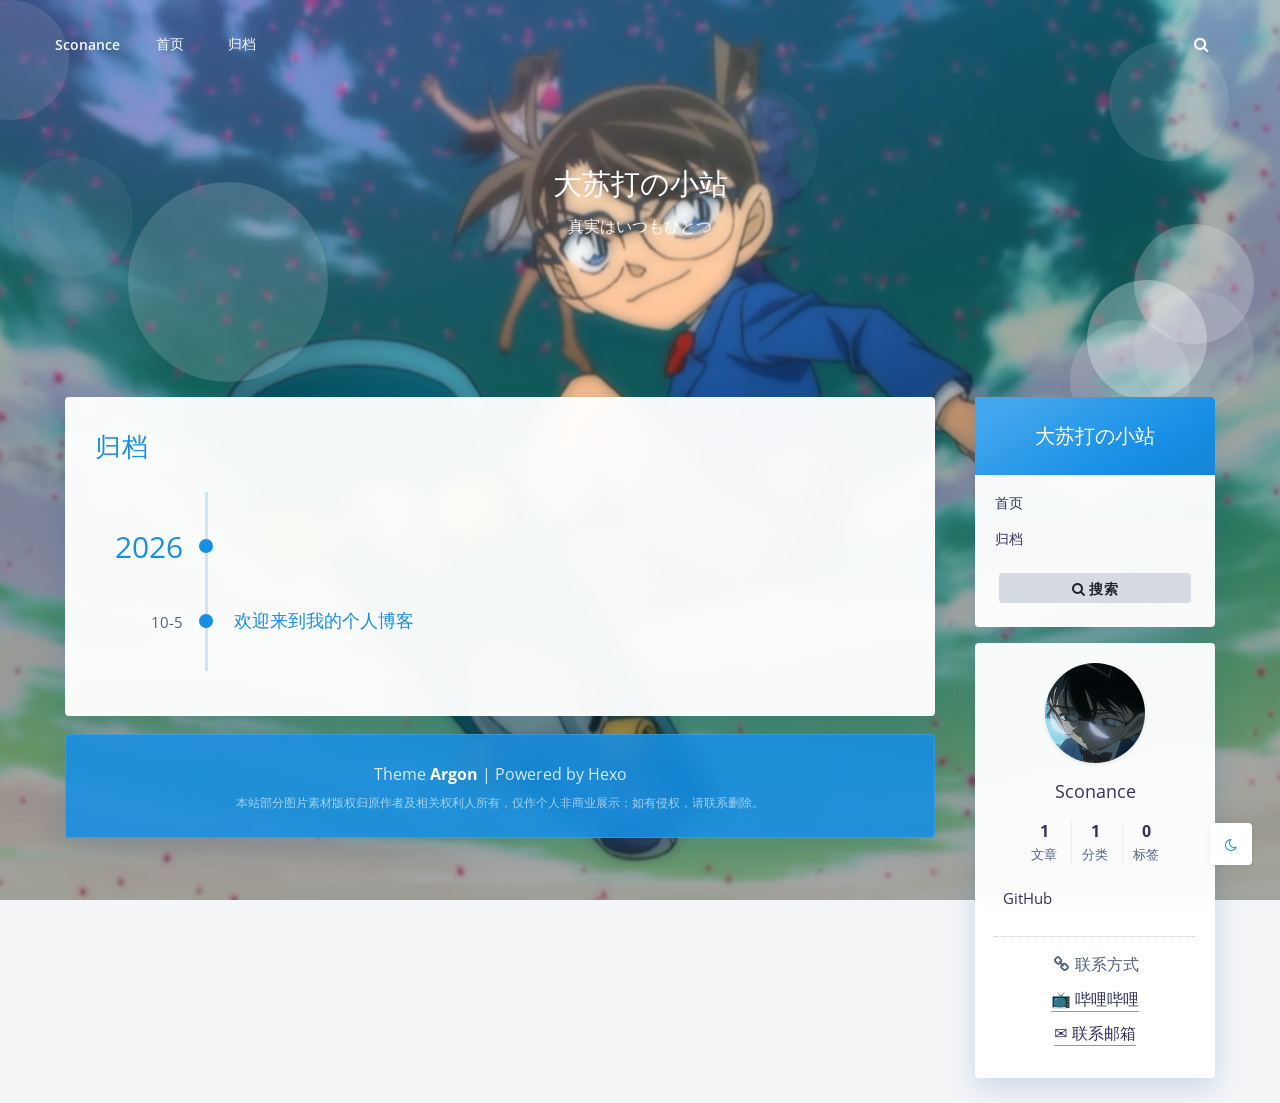
==== archives/index.html @ a4f04bf8 "Site updated: 2026-10-06 13:23:00" ====
<!DOCTYPE html>

<html class="article-header-style-default">
<head>
	
	<title>归档 - 大苏打の小站</title>
	<meta charset="utf-8">
	
		<meta name="viewport" content="width=device-width, initial-scale=1, maximum-scale=1, user-scalable=no">
	
	<meta name="description" content="阿巴阿巴阿巴测试测试">
<meta property="og:type" content="website">
<meta property="og:title" content="大苏打の小站">
<meta property="og:url" content="https://sconance.github.io/archives/index.html">
<meta property="og:site_name" content="大苏打の小站">
<meta property="og:description" content="阿巴阿巴阿巴测试测试">
<meta property="og:locale" content="zh_CN">
<meta property="article:author" content="Sconance">
<meta name="twitter:card" content="summary">

	<meta name="theme-color" content="#168fe5">
	<meta name="theme-color-rgb" content="22,143,229">
	<meta name="theme-color-origin" content="#168fe5">
	<meta name="argon-enable-custom-theme-color" content="true">
	<meta name="theme-card-radius" content="4">
	<meta name="theme-version" content="1.0.2">
	<link rel="icon" href="/assets/img/favicon.ico" type="image/x-icon">
	<link rel="shortcut icon" href="/assets/img/favicon.ico" type="image/x-icon">

	
<link rel="stylesheet" href="/assets/argon_css_merged.css">

	
<link rel="stylesheet" href="/style.css">

	
<link rel="stylesheet" href="//fonts.loli.net/css?family=Open+Sans:300,400,600,700|Noto+Serif+SC:300,600&display=swap.css">

	
<script src="/assets/argon_js_merged.js"></script>

	
<script src="/assets/js/argon.min.js"></script>

	
<script src="//busuanzi.ibruce.info/busuanzi/2.3/busuanzi.pure.mini.js"></script>


	

	<script>
		var argonConfig = {
			language: "zh_CN",
			
				zoomify: {
					duration: 200,
					easing: "cubic-bezier(0.4,0,0,1)",
					scale: 0.9
				},
			
			pangu: "false",
			
				lazyload: {
					threshold: 800,
					effect: "fadeIn"
				},
			
			disable_pjax: false,
			headroom: false
		}
	</script>
	<script>
		var darkmodeAutoSwitch = "false";
		function setDarkmode(enable){
			if (enable == true){
				$("html").addClass("darkmode");
			}else{
				$("html").removeClass("darkmode");
			}
			$(window).trigger("scroll");
		}
		function toggleDarkmode(){
			if ($("html").hasClass("darkmode")){
				setDarkmode(false);
				sessionStorage.setItem("Argon_Enable_Dark_Mode", "false");
			}else{
				setDarkmode(true);
				sessionStorage.setItem("Argon_Enable_Dark_Mode", "true");
			}
		}
		if (sessionStorage.getItem("Argon_Enable_Dark_Mode") == "true"){
			setDarkmode(true);
		}
		function toggleDarkmodeByPrefersColorScheme(media){
			if (sessionStorage.getItem('Argon_Enable_Dark_Mode') == "false" || sessionStorage.getItem('Argon_Enable_Dark_Mode') == "true"){
				return;
			}
			if (media.matches){
				setDarkmode(true);
			}else{
				setDarkmode(false);
			}
		}
		function toggleDarkmodeByTime(){
			if (sessionStorage.getItem('Argon_Enable_Dark_Mode') == "false" || sessionStorage.getItem('Argon_Enable_Dark_Mode') == "true"){
				return;
			}
			let hour = new Date().getHours();
			if (hour < 7 || hour >= 22){
				setDarkmode(true);
			}else{
				setDarkmode(false);
			}
		}
		if (darkmodeAutoSwitch == 'system'){
			var darkmodeMediaQuery = window.matchMedia("(prefers-color-scheme: dark)");
			darkmodeMediaQuery.addListener(toggleDarkmodeByPrefersColorScheme);
			toggleDarkmodeByPrefersColorScheme(darkmodeMediaQuery);
		}
		if (darkmodeAutoSwitch == 'time'){
			toggleDarkmodeByTime();
		}
		if (darkmodeAutoSwitch == 'alwayson'){
			setDarkmode(true);
		}

		function toggleAmoledDarkMode(){
			$("html").toggleClass("amoled-dark");
			if ($("html").hasClass("amoled-dark")){
				localStorage.setItem("Argon_Enable_Amoled_Dark_Mode", "true");
			}else{
				localStorage.setItem("Argon_Enable_Amoled_Dark_Mode", "false");
			}
		}
		if (localStorage.getItem("Argon_Enable_Amoled_Dark_Mode") == "true"){
			$("html").addClass("amoled-dark");
		}else if (localStorage.getItem("Argon_Enable_Amoled_Dark_Mode") == "false"){
			$("html").removeClass("amoled-dark");
		}
	</script>
	<script>
		if (navigator.userAgent.indexOf("Safari") !== -1 && navigator.userAgent.indexOf("Chrome") === -1){
			$("html").addClass("using-safari");
		}
	</script>

	
		
<script src="/assets/vendor/smoothscroll/smoothscroll1.js"></script>

	
<meta name="generator" content="Hexo 8.1.2"></head>



<style id="themecolor_css">
	
	:root{
		--themecolor: #168fe5;
		--themecolor-dark0: #1588D9;
		--themecolor-dark: #1480CE;
		--themecolor-dark2: #1272B6;
		--themecolor-dark3: #0F639F;
		--themecolor-light: #41A6ED;
		--themecolor-rgbstr: 22,143,229;
		--themecolor-gradient: linear-gradient(150deg,var(--themecolor-light) 15%, var(--themecolor) 70%, var(--themecolor-dark0) 94%);

	}
</style>
<style id="theme_cardradius_css">
	:root{
		--card-radius: 4px;
	}
</style>

<body>
<div id="toolbar">
	<header class="header-global">
		<nav id="navbar-main" class="navbar navbar-main navbar-expand-lg navbar-transparent navbar-light bg-primary headroom--not-bottom headroom--not-top headroom--pinned">
			<div class="container">
				
				<button class="navbar-toggler" type="button" data-toggle="collapse" data-target="#navbar_global" aria-controls="navbar_global" aria-expanded="false" aria-label="Toggle navigation">
					<span class="navbar-toggler-icon"></span>
				</button>
				<a class="navbar-brand" href="/">Sconance</a>
				<div class="navbar-collapse collapse" id="navbar_global">
					<div class="navbar-collapse-header">
						<div class="row">
							<div class="col-6 collapse-brand"></div>
							<div class="col-6 collapse-close">
								<button type="button" class="navbar-toggler" data-toggle="collapse" data-target="#navbar_global" aria-controls="navbar_global" aria-expanded="false" aria-label="Toggle navigation">
									<span></span>
									<span></span>
								</button>
							</div>
						</div>
					</div>
					<ul id="navbar_search_btn_mobile" class="navbar-nav align-items-lg-center ml-lg-auto">
						<li class="nav-item" data-toggle="modal" data-target="#argon_search_modal" style="padding-left: 5px;">
							<a class="nav-link nav-link-icon">
								<i class="fa fa-search"></i>
								<span class="nav-link-inner--text d-lg-none">搜索</span>
							</a>
						</li>
					</ul>
					
							<ul class='navbar-nav navbar-nav-hover align-items-lg-center'>
								
										<li class='nav-item'>
											<a href='/' class='nav-link' >
												<i class='ni ni-book-bookmark d-lg-none'></i>
												<span class='nav-link-inner--text'>首页</span>
											</a>
											
										</li>
									
										<li class='nav-item'>
											<a href='/archives' class='nav-link' >
												<i class='ni ni-book-bookmark d-lg-none'></i>
												<span class='nav-link-inner--text'>归档</span>
											</a>
											
										</li>
									
							</ul>
						
					<ul class="navbar-nav align-items-lg-center ml-lg-auto">
						<li class="nav-item" data-toggle="modal" data-target="#argon_search_modal" id="navbar_search_btn_pc">
							<a class="nav-link nav-link-icon">
								<i class="fa fa-search"></i>
								<span class="nav-link-inner--text d-lg-none">搜索</span>
							</a>
						</li>
					</ul>
				</div>
				
				<div id="navbar_menu_mask" data-toggle="collapse" data-target="#navbar_global"></div>
			</div>
		</nav>
	</header>
</div>
<div class="modal fade" id="argon_search_modal" tabindex="-1" role="dialog" aria-labelledby="" aria-hidden="true">
	<div class="modal-dialog modal-dialog-centered modal-lg" role="document">
		<div class="modal-content">
			<div class="modal-header">
				<h5 class="modal-title">搜索</h5>
				<button type="button" class="close" data-dismiss="modal" aria-label="Close">
					<span aria-hidden="true">&times;</span>
				</button>
			</div>
			<div class="modal-body">
				<!-- TODO -->
<div class="form-group mb-3">
	<div class="input-group input-group-alternative">
		<div class="input-group-prepend">
			<span class="input-group-text"><i class="fa fa-search"></i></span>
		</div>
		<input id="local-search-input" class="form-control" placeholder="搜索什么..." type="text"  autocomplete="off" data-search.path="search.xml" data-config.root="/">
	</div>
	<div id="local-search-result"></div>
</div>

			</div>
		</div>
	</div>
</div>
<!--Banner-->
<section id="banner" class="banner section section-lg section-shaped">
	<div class="shape shape-style-1 shape-primary">
		<span></span>
		<span></span>
		<span></span>
		<span></span>
		<span></span>
		<span></span>
		<span></span>
		<span></span>
		<span></span>
	</div>

	
	<div id="banner_container" class="banner-container container text-center">
		
			<div class="banner-title text-white"><span class="banner-title-inner">大苏打の小站</span>
		
		<span class="banner-subtitle d-block">真実はいつもひとつ</span></div>
	</div>

	
	
	
		<style>
			section.banner{
				background-image: url(/assets/img/backgrounds/3.png) !important;
			}
		</style>
	
</section>


	<style>
		#content:before {
			content: '';
			display: block;
			position: fixed;
			left: 0;
			right: 0;
			top: 0;
			bottom: 0;
			z-index: -2;
			background: url(/assets/img/backgrounds/3.png);
			background-position: center;
			background-size: cover;
			background-repeat: no-repeat;
			opacity: 1;
			transition: opacity .5s ease;
		}
		html.darkmode #content:before{
			filter: brightness(0.65);
		}
		
			#content:after {
				content: '';
				display: block;
				position: fixed;
				left: 0;
				right: 0;
				top: 0;
				bottom: 0;
				z-index: -2;
				background: url(/assets/img/backgrounds/1.png);
				background-position: center;
				background-size: cover;
				background-repeat: no-repeat;
				opacity: 0;
				transition: opacity .5s ease;
			}
			html.darkmode #content:after {
				opacity: 1;
			}
			html.darkmode #content:before {
				opacity: 0;
			}
		
		
			#banner, #banner .shape {
				background: transparent !important;
			}
		
	</style>




<div id="float_action_buttons" class="float-action-buttons fabtns-unloaded">
	<button id="fabtn_toggle_sides" class="btn btn-icon btn-neutral fabtn shadow-sm" type="button" aria-hidden="true" tooltip-move-to-left="移至左侧" tooltip-move-to-right="移至右侧">
		<span class="btn-inner--icon fabtn-show-on-right"><i class="fa fa-caret-left"></i></span>
		<span class="btn-inner--icon fabtn-show-on-left"><i class="fa fa-caret-right"></i></span>
	</button>
	<button id="fabtn_back_to_top" class="btn btn-icon btn-neutral fabtn shadow-sm" type="button" aria-label="Back To Top" tooltip="回到顶部">
		<span class="btn-inner--icon"><i class="fa fa-angle-up"></i></span>
	</button>
	<button id="fabtn_go_to_comment" class="btn btn-icon btn-neutral fabtn shadow-sm d-none" type="button" style='display: none;'  aria-label="Comment" tooltip="评论">
		<span class="btn-inner--icon"><i class="fa fa-comment-o"></i></span>
	</button>
	<button id="fabtn_toggle_darkmode" class="btn btn-icon btn-neutral fabtn shadow-sm" type="button"  aria-label="Toggle Darkmode" tooltip-darkmode="夜间模式" tooltip-blackmode="暗黑模式" tooltip-lightmode="日间模式">
		<span class="btn-inner--icon"><i class="fa fa-moon-o"></i><i class='fa fa-lightbulb-o'></i></span>
	</button>
	<button id="fabtn_toggle_blog_settings_popup" class="btn btn-icon btn-neutral fabtn shadow-sm" type="button" style='display: none;'  aria-label="Open Blog Settings Menu" tooltip="设置">
		<span class="btn-inner--icon"><i class="fa fa-cog"></i></span>
	</button>
	<div id="fabtn_blog_settings_popup" class="card shadow-sm" style="opacity: 0;" aria-hidden="true">
		<div id="close_blog_settings"><i class="fa fa-close"></i></div>
		<div class="blog-setting-item mt-3">
			<div style="transform: translateY(-4px);"><div id="blog_setting_toggle_darkmode_and_amoledarkmode" tooltip-switch-to-darkmode="切换到夜间模式" tooltip-switch-to-blackmode="切换到暗黑模式"><span>夜间模式</span><span>暗黑模式</span></div></div>
			<div style="flex: 1;"></div>
			<label id="blog_setting_darkmode_switch" class="custom-toggle">
				<span class="custom-toggle-slider rounded-circle"></span>
			</label>
		</div>
		<div class="blog-setting-item mt-3">
			<div style="flex: 1;">字体</div>
			<div>
				<button id="blog_setting_font_sans_serif" type="button" class="blog-setting-font btn btn-outline-primary blog-setting-selector-left">Sans Serif</button><button id="blog_setting_font_serif" type="button" class="blog-setting-font btn btn-outline-primary blog-setting-selector-right">Serif</button>
			</div>
		</div>
		<div class="blog-setting-item mt-3">
			<div style="flex: 1;">阴影</div>
			<div>
				<button id="blog_setting_shadow_small" type="button" class="blog-setting-shadow btn btn-outline-primary blog-setting-selector-left">浅阴影</button><button id="blog_setting_shadow_big" type="button" class="blog-setting-shadow btn btn-outline-primary blog-setting-selector-right">深阴影</button>
			</div>
		</div>
		<div class="blog-setting-item mt-3 mb-3">
			<div style="flex: 1;">滤镜</div>
			<div id="blog_setting_filters" class="ml-3">
				<button id="blog_setting_filter_off" type="button" class="blog-setting-filter-btn ml-0" filter-name="off">关闭</button>
				<button id="blog_setting_filter_sunset" type="button" class="blog-setting-filter-btn" filter-name="sunset">日落</button>
				<button id="blog_setting_filter_darkness" type="button" class="blog-setting-filter-btn" filter-name="darkness">暗化</button>
				<button id="blog_setting_filter_grayscale" type="button" class="blog-setting-filter-btn" filter-name="grayscale">灰度</button>
			</div>
		</div>
		<div class="blog-setting-item mb-3">
			<div id="blog_setting_card_radius_to_default" style="cursor: pointer;" tooltip="恢复默认">圆角</div>
			<div style="flex: 1;margin-left: 20px;margin-right: 8px;transform: translateY(2px);">
				<div id="blog_setting_card_radius"></div>
			</div>
		</div>
		
			<div class="blog-setting-item mt-1 mb-3">
				<div style="flex: 1;">主题色</div>
				<div id="theme-color-picker" class="ml-3"></div>
			</div>
		
	</div>
	<button id="fabtn_open_sidebar" class="btn btn-icon btn-neutral fabtn shadow-sm" type="button" aria-label="Open Sidebar Menu" tooltip="菜单">
		<span class="btn-inner--icon"><i class="fa fa-bars"></i></span>
	</button>
	<button id="fabtn_reading_progress" class="btn btn-icon btn-neutral fabtn shadow-sm" type="button" aria-hidden="true" tooltip="阅读进度">
		<div id="fabtn_reading_progress_bar" style="width: 0%;"></div>
		<span id="fabtn_reading_progress_details">0%</span>
	</button>
</div>

<div id="content" class="site-content">









<div class="page-information-card-container">
	
</div>

<div id="sidebar_mask"></div>
<aside id="leftbar" class="leftbar widget-area" role="complementary">
		
		<div id="leftbar_part1" class="widget widget_search card bg-white shadow-sm border-0">
			<div class="leftbar-banner card-body">
				<span class="leftbar-banner-title text-white">大苏打の小站</span>
				
				
			</div>
			
			
				<ul id='leftbar_part1_menu' class='leftbar-menu'>
					<li class='leftbar-menu-item'><a href='/'>首页</a></li><li class='leftbar-menu-item current'><a href='/archives'>归档</a></li>
				</ul>
			
			<div class="card-body text-center leftbar-search-button">
				<button id="leftbar_search" class="btn btn-secondary btn-lg active btn-sm btn-block border-0" role="button" data-toggle="modal" data-target="#argon_search_modal" >
					<i class="menu-item-icon fa fa-search mr-0"></i> 搜索
				</button>
			</div>
		</div>
		<div id="leftbar_part2" class="widget widget_search card bg-white shadow-sm border-0">
			<div id="leftbar_part2_inner" class="card-body">
				
				<div class="nav-wrapper" style="padding-top: 5px; display:none; ">
	                <ul class="nav nav-pills nav-fill" role="tablist">
						
						<li class="nav-item sidebar-tab-switcher">
							<a class="active show" id="leftbar_tab_overview_btn" data-toggle="tab" href="#leftbar_tab_overview" role="tab" aria-controls="leftbar_tab_overview" no-pjax>站点概览</a>
						</li>
	                </ul>
				</div>
				<div>
					<div class="tab-content" style="padding: 10px 10px 0 10px;">
						
						<div class="tab-pane fade text-center active show" id="leftbar_tab_overview" role="tabpanel" aria-labelledby="leftbar_tab_overview_btn">
							<img id="leftbar_overview_author_image" src="/assets/img/Conan1.png" class="img-fluid rounded-circle shadow-sm" style="width: 100px;" alt="avatar">
							<h6 id="leftbar_overview_author_name">Sconance</h6>
							<nav class="site-state">
								<div class="site-state-item site-state-posts">
									<a href="/archives">
										<span class="site-state-item-count">1</span>
										<span class="site-state-item-name">文章</span>
									</a>
								</div>
								<div class="site-state-item site-state-categories">
									<a data-toggle="modal" data-target="#blog_categories">
										<span class="site-state-item-count">1</span>
										<span class="site-state-item-name">分类</span>
									</a>
								</div>      
								<div class="site-state-item site-state-tags">
									<a data-toggle="modal" data-target="#blog_tags">
										<span class="site-state-item-count">0</span>
										<span class="site-state-item-name">标签</span>
									</a>
								</div>
							</nav>
							
									<div class="site-author-links">
										
											<div class='site-author-links-item'>
												<a href="https://github.com/Sconance" rel='noopener' target='_blank'>GitHub</a>
											</div>
										
									</div>
								
							<div class='site-friend-links'>
    <div class='site-friend-links-title'>
        <i class='fa fa-fw fa-link'></i> 联系方式
    </div>

    <ul class='site-friend-links-ul'>
        <li class='site-friend-links-item'>
            <a href='https://space.bilibili.com/393615749'
               rel='noopener'
               target='_blank'>
                📺 哔哩哔哩
            </a>
        </li>

        <li class='site-friend-links-item'>
            <a href='mailto:3560176896@qq.com'>
                ✉️ 联系邮箱
            </a>
        </li>
    </ul>
</div>
						</div>
					</div>
				</div>
			</div>
		</div>
</aside>
<div class="modal fade" id="blog_categories" tabindex="-1" role="dialog" aria-labelledby="" aria-hidden="true">
	<div class="modal-dialog modal-dialog-centered">
		<div class="modal-content">
			<div class="modal-header">
				<h5 class="modal-title">分类</h5>
				<button type="button" class="close" data-dismiss="modal" aria-label="Close">
					<span aria-hidden="true">&times;</span>
				</button>
			</div>
			<div class="modal-body">
				<a class="badge badge-secondary tag" href="/categories/%E9%9A%8F%E7%AC%94/" rel="tag">随笔 <span class="tag-num">1</span></a>
			</div>
		</div>
	</div>
</div>
<div class="modal fade" id="blog_tags" tabindex="-1" role="dialog" aria-labelledby="" aria-hidden="true">
	<div class="modal-dialog modal-dialog-centered">
		<div class="modal-content">
			<div class="modal-header">
				<h5 class="modal-title">标签</h5>
				<button type="button" class="close" data-dismiss="modal" aria-label="Close">
					<span aria-hidden="true">&times;</span>
				</button>
			</div>
			<div class="modal-body">
				
			</div>
		</div>
	</div>
</div>


<div id="primary" class="content-area">
	<main id="main" class="site-main" role="main">
		
		
		
				<article class="post post-full card bg-white shadow-sm border-0">
	<header class="post-header text-center">
		<a class="post-title" href="/archives/">归档</a>
	</header>

	<div class="post-content" id="post_content">
		<div class='argon-timeline'>
			
						<div class='argon-timeline-node'>
							<div class='argon-timeline-time archive-timeline-year'>2026</div>
							<div class='argon-timeline-card card bg-gradient-secondary archive-timeline-title'></div>
						</div>
						
					<div class='argon-timeline-node'>
						<div class='argon-timeline-time'>10-5</div>
						<div class='argon-timeline-card card bg-gradient-secondary archive-timeline-title'>
							<a href="/%E6%AC%A2%E8%BF%8E%E6%9D%A5%E5%88%B0%E6%88%91%E7%9A%84%E4%B8%AA%E4%BA%BA%E5%8D%9A%E5%AE%A2/">欢迎来到我的个人博客</a>
						</div>
					</div>
			
		</div>
	</div>
</article>

		
		
		

					<footer id="footer" class="site-footer card shadow-sm border-0">
						
						<div>Theme <a target="_blank" rel="noopener" href="https://github.com/solstice23/hexo-theme-argon"><strong>Argon</strong></a> | Powered by Hexo</div>
						<div class="footer-image-notice">本站部分图片素材版权归原作者及相关权利人所有，仅作个人非商业展示；如有侵权，请联系删除。</div>
					</footer>
				</main>
			</div>
		</div>
		
<script src="/argontheme.js"></script>

		
		
		

		

	</div>
</div>
<noscript>
	<style>
		article img.lazyload[src^="[data-uri]"]{display: none;}
		.comment-item-text .comment-sticker.lazyload{display: none;}
	</style>
</noscript>
</body>



</html>
---- assets/argon_css_merged.css ----
/* assets/css/argon.min.css */
:root{--blue:#5e72e4;--indigo:#5603ad;--purple:#8965e0;--pink:#f3a4b5;--red:#f5365c;--orange:#fb6340;--yellow:#ffd600;--green:#2dce89;--teal:#11cdef;--cyan:#2bffc6;--white:#fff;--gray:#8898aa;--gray-dark:#32325d;--light:#ced4da;--lighter:#e9ecef;--primary:#5e72e4;--secondary:#f4f5f7;--success:#2dce89;--info:#11cdef;--warning:#fb6340;--danger:#f5365c;--light:#adb5bd;--dark:#212529;--default:#172b4d;--white:#fff;--neutral:#fff;--darker:black;--breakpoint-xs:0;--breakpoint-sm:576px;--breakpoint-md:768px;--breakpoint-lg:992px;--breakpoint-xl:1200px;--font-family-sans-serif:-apple-system,BlinkMacSystemFont,'Segoe UI',Roboto,'Helvetica Neue',Arial,'Noto Sans',sans-serif,'Apple Color Emoji','Segoe UI Emoji','Segoe UI Symbol','Noto Color Emoji';--font-family-monospace:SFMono-Regular,Menlo,Monaco,Consolas,'Liberation Mono','Courier New',monospace}*,::after,::before{box-sizing:border-box}html{font-family:sans-serif;line-height:1.15;-webkit-text-size-adjust:100%;-webkit-tap-highlight-color:transparent}article,aside,figcaption,figure,footer,header,hgroup,main,nav,section{display:block}body{font-family:'Open Sans',sans-serif;font-size:1rem;font-weight:400;line-height:1.5;margin:0;text-align:left;color:#525f7f;background-color:#fff}[tabindex='-1']:focus{outline:0!important}hr{overflow:visible;box-sizing:content-box;height:0}h1,h2,h3,h4,h5,h6{margin-top:0;margin-bottom:.5rem}p{margin-top:0;margin-bottom:1rem}abbr[data-original-title],abbr[title]{cursor:help;text-decoration:underline;text-decoration:underline dotted;border-bottom:0;-webkit-text-decoration:underline dotted;text-decoration-skip-ink:none}address{font-style:normal;line-height:inherit;margin-bottom:1rem}dl,ol,ul{margin-top:0;margin-bottom:1rem}ol ol,ol ul,ul ol,ul ul{margin-bottom:0}dt{font-weight:600}dd{margin-bottom:.5rem;margin-left:0}blockquote{margin:0 0 1rem}b,strong{font-weight:bolder}small{font-size:80%}sub,sup{font-size:75%;line-height:0;position:relative;vertical-align:baseline}sub{bottom:-.25em}sup{top:-.5em}a{text-decoration:none;color:#5e72e4;background-color:transparent}a:hover{text-decoration:none;color:#233dd2}a:not([href]):not([tabindex]){text-decoration:none;color:inherit}a:not([href]):not([tabindex]):focus,a:not([href]):not([tabindex]):hover{text-decoration:none;color:inherit}a:not([href]):not([tabindex]):focus{outline:0}code,kbd,pre,samp{font-family:SFMono-Regular,Menlo,Monaco,Consolas,'Liberation Mono','Courier New',monospace;font-size:1em}pre{overflow:auto;margin-top:0;margin-bottom:1rem}figure{margin:0 0 1rem}img{vertical-align:middle;border-style:none}svg{overflow:hidden;vertical-align:middle}table{border-collapse:collapse}caption{padding-top:1rem;padding-bottom:1rem;caption-side:bottom;text-align:left;color:#8898aa}th{text-align:inherit}label{display:inline-block;margin-bottom:.5rem}button{border-radius:0}button:focus{outline:1px dotted;outline:5px auto -webkit-focus-ring-color}button,input,optgroup,select,textarea{font-family:inherit;font-size:inherit;line-height:inherit;margin:0}button,input{overflow:visible}button,select{text-transform:none}select{word-wrap:normal}[type=button],[type=reset],[type=submit],button{-webkit-appearance:button}[type=button]:not(:disabled),[type=reset]:not(:disabled),[type=submit]:not(:disabled),button:not(:disabled){cursor:pointer}[type=button]::-moz-focus-inner,[type=reset]::-moz-focus-inner,[type=submit]::-moz-focus-inner,button::-moz-focus-inner{padding:0;border-style:none}input[type=checkbox],input[type=radio]{box-sizing:border-box;padding:0}input[type=date],input[type=datetime-local],input[type=month],input[type=time]{-webkit-appearance:listbox}textarea{overflow:auto;resize:vertical}fieldset{min-width:0;margin:0;padding:0;border:0}legend{font-size:1.5rem;line-height:inherit;display:block;width:100%;max-width:100%;margin-bottom:.5rem;padding:0;white-space:normal;color:inherit}progress{vertical-align:baseline}[type=number]::-webkit-inner-spin-button,[type=number]::-webkit-outer-spin-button{height:auto}[type=search]{outline-offset:-2px;-webkit-appearance:none}[type=search]::-webkit-search-decoration{-webkit-appearance:none}::-webkit-file-upload-button{font:inherit;-webkit-appearance:button}output{display:inline-block}summary{display:list-item;cursor:pointer}template{display:none}[hidden]{display:none!important}.h1,.h2,.h3,.h4,.h5,.h6,h1,h2,h3,h4,h5,h6{font-family:inherit;font-weight:400;line-height:1.5;margin-bottom:.5rem;color:#32325d}.h1,h1{font-size:2.5rem}.h2,h2{font-size:2rem}.h3,h3{font-size:1.75rem}.h4,h4{font-size:1.5rem}.h5,h5{font-size:1.25rem}.h6,h6{font-size:1rem}.lead{font-size:1.25rem;font-weight:300}.display-1{font-size:3.3rem;font-weight:600;line-height:1.5}.display-2{font-size:2.75rem;font-weight:600;line-height:1.5}.display-3{font-size:2.1875rem;font-weight:600;line-height:1.5}.display-4{font-size:1.6275rem;font-weight:600;line-height:1.5}hr{margin-top:2rem;margin-bottom:2rem;border:0;border-top:.0625rem solid rgba(0,0,0,.1)}.small,small{font-size:80%;font-weight:400}.mark,mark{padding:.2em;background-color:#fcf8e3}.list-unstyled{padding-left:0;list-style:none}.list-inline{padding-left:0;list-style:none}.list-inline-item{display:inline-block}.list-inline-item:not(:last-child){margin-right:.5rem}.initialism{font-size:90%;text-transform:uppercase}.blockquote{font-size:1.25rem;margin-bottom:1rem}.blockquote-footer{font-size:80%;display:block;color:#8898aa}.blockquote-footer::before{content:'\2014\00A0'}.img-fluid{max-width:100%;height:auto}.img-thumbnail{max-width:100%;height:auto;padding:.25rem;border:.0625rem solid #dee2e6;border-radius:.25rem;background-color:#fff;box-shadow:0 1px 2px rgba(0,0,0,.075)}.figure{display:inline-block}.figure-img{line-height:1;margin-bottom:.5rem}.figure-caption{font-size:90%;color:#8898aa}code{font-size:87.5%;word-break:break-word;color:#f3a4b5}a>code{color:inherit}kbd{font-size:87.5%;padding:.2rem .4rem;color:#fff;border-radius:.2rem;background-color:#212529;box-shadow:inset 0 -.1rem 0 rgba(0,0,0,.25)}kbd kbd{font-size:100%;font-weight:600;padding:0;box-shadow:none}pre{font-size:87.5%;display:block;color:#212529}pre code{font-size:inherit;word-break:normal;color:inherit}.pre-scrollable{overflow-y:scroll;max-height:340px}.container{width:100%;margin-right:auto;margin-left:auto;padding-right:15px;padding-left:15px}@media (min-width:576px){.container{max-width:540px}}@media (min-width:768px){.container{max-width:720px}}@media (min-width:992px){.container{max-width:960px}}@media (min-width:1200px){.container{max-width:1040px}}.container-fluid{width:100%;margin-right:auto;margin-left:auto;padding-right:15px;padding-left:15px}.row{display:flex;margin-right:-15px;margin-left:-15px;flex-wrap:wrap}.no-gutters{margin-right:0;margin-left:0}.no-gutters>.col,.no-gutters>[class*=col-]{padding-right:0;padding-left:0}.col,.col-1,.col-10,.col-11,.col-12,.col-2,.col-3,.col-4,.col-5,.col-6,.col-7,.col-8,.col-9,.col-auto,.col-lg,.col-lg-1,.col-lg-10,.col-lg-11,.col-lg-12,.col-lg-2,.col-lg-3,.col-lg-4,.col-lg-5,.col-lg-6,.col-lg-7,.col-lg-8,.col-lg-9,.col-lg-auto,.col-md,.col-md-1,.col-md-10,.col-md-11,.col-md-12,.col-md-2,.col-md-3,.col-md-4,.col-md-5,.col-md-6,.col-md-7,.col-md-8,.col-md-9,.col-md-auto,.col-sm,.col-sm-1,.col-sm-10,.col-sm-11,.col-sm-12,.col-sm-2,.col-sm-3,.col-sm-4,.col-sm-5,.col-sm-6,.col-sm-7,.col-sm-8,.col-sm-9,.col-sm-auto,.col-xl,.col-xl-1,.col-xl-10,.col-xl-11,.col-xl-12,.col-xl-2,.col-xl-3,.col-xl-4,.col-xl-5,.col-xl-6,.col-xl-7,.col-xl-8,.col-xl-9,.col-xl-auto{position:relative;width:100%;padding-right:15px;padding-left:15px}.col{max-width:100%;flex-basis:0;flex-grow:1}.col-auto{width:auto;max-width:100%;flex:0 0 auto}.col-1{max-width:8.33333%;flex:0 0 8.33333%}.col-2{max-width:16.66667%;flex:0 0 16.66667%}.col-3{max-width:25%;flex:0 0 25%}.col-4{max-width:33.33333%;flex:0 0 33.33333%}.col-5{max-width:41.66667%;flex:0 0 41.66667%}.col-6{max-width:50%;flex:0 0 50%}.col-7{max-width:58.33333%;flex:0 0 58.33333%}.col-8{max-width:66.66667%;flex:0 0 66.66667%}.col-9{max-width:75%;flex:0 0 75%}.col-10{max-width:83.33333%;flex:0 0 83.33333%}.col-11{max-width:91.66667%;flex:0 0 91.66667%}.col-12{max-width:100%;flex:0 0 100%}.order-first{order:-1}.order-last{order:13}.order-0{order:0}.order-1{order:1}.order-2{order:2}.order-3{order:3}.order-4{order:4}.order-5{order:5}.order-6{order:6}.order-7{order:7}.order-8{order:8}.order-9{order:9}.order-10{order:10}.order-11{order:11}.order-12{order:12}.offset-1{margin-left:8.33333%}.offset-2{margin-left:16.66667%}.offset-3{margin-left:25%}.offset-4{margin-left:33.33333%}.offset-5{margin-left:41.66667%}.offset-6{margin-left:50%}.offset-7{margin-left:58.33333%}.offset-8{margin-left:66.66667%}.offset-9{margin-left:75%}.offset-10{margin-left:83.33333%}.offset-11{margin-left:91.66667%}@media (min-width:576px){.col-sm{max-width:100%;flex-basis:0;flex-grow:1}.col-sm-auto{width:auto;max-width:100%;flex:0 0 auto}.col-sm-1{max-width:8.33333%;flex:0 0 8.33333%}.col-sm-2{max-width:16.66667%;flex:0 0 16.66667%}.col-sm-3{max-width:25%;flex:0 0 25%}.col-sm-4{max-width:33.33333%;flex:0 0 33.33333%}.col-sm-5{max-width:41.66667%;flex:0 0 41.66667%}.col-sm-6{max-width:50%;flex:0 0 50%}.col-sm-7{max-width:58.33333%;flex:0 0 58.33333%}.col-sm-8{max-width:66.66667%;flex:0 0 66.66667%}.col-sm-9{max-width:75%;flex:0 0 75%}.col-sm-10{max-width:83.33333%;flex:0 0 83.33333%}.col-sm-11{max-width:91.66667%;flex:0 0 91.66667%}.col-sm-12{max-width:100%;flex:0 0 100%}.order-sm-first{order:-1}.order-sm-last{order:13}.order-sm-0{order:0}.order-sm-1{order:1}.order-sm-2{order:2}.order-sm-3{order:3}.order-sm-4{order:4}.order-sm-5{order:5}.order-sm-6{order:6}.order-sm-7{order:7}.order-sm-8{order:8}.order-sm-9{order:9}.order-sm-10{order:10}.order-sm-11{order:11}.order-sm-12{order:12}.offset-sm-0{margin-left:0}.offset-sm-1{margin-left:8.33333%}.offset-sm-2{margin-left:16.66667%}.offset-sm-3{margin-left:25%}.offset-sm-4{margin-left:33.33333%}.offset-sm-5{margin-left:41.66667%}.offset-sm-6{margin-left:50%}.offset-sm-7{margin-left:58.33333%}.offset-sm-8{margin-left:66.66667%}.offset-sm-9{margin-left:75%}.offset-sm-10{margin-left:83.33333%}.offset-sm-11{margin-left:91.66667%}}@media (min-width:768px){.col-md{max-width:100%;flex-basis:0;flex-grow:1}.col-md-auto{width:auto;max-width:100%;flex:0 0 auto}.col-md-1{max-width:8.33333%;flex:0 0 8.33333%}.col-md-2{max-width:16.66667%;flex:0 0 16.66667%}.col-md-3{max-width:25%;flex:0 0 25%}.col-md-4{max-width:33.33333%;flex:0 0 33.33333%}.col-md-5{max-width:41.66667%;flex:0 0 41.66667%}.col-md-6{max-width:50%;flex:0 0 50%}.col-md-7{max-width:58.33333%;flex:0 0 58.33333%}.col-md-8{max-width:66.66667%;flex:0 0 66.66667%}.col-md-9{max-width:75%;flex:0 0 75%}.col-md-10{max-width:83.33333%;flex:0 0 83.33333%}.col-md-11{max-width:91.66667%;flex:0 0 91.66667%}.col-md-12{max-width:100%;flex:0 0 100%}.order-md-first{order:-1}.order-md-last{order:13}.order-md-0{order:0}.order-md-1{order:1}.order-md-2{order:2}.order-md-3{order:3}.order-md-4{order:4}.order-md-5{order:5}.order-md-6{order:6}.order-md-7{order:7}.order-md-8{order:8}.order-md-9{order:9}.order-md-10{order:10}.order-md-11{order:11}.order-md-12{order:12}.offset-md-0{margin-left:0}.offset-md-1{margin-left:8.33333%}.offset-md-2{margin-left:16.66667%}.offset-md-3{margin-left:25%}.offset-md-4{margin-left:33.33333%}.offset-md-5{margin-left:41.66667%}.offset-md-6{margin-left:50%}.offset-md-7{margin-left:58.33333%}.offset-md-8{margin-left:66.66667%}.offset-md-9{margin-left:75%}.offset-md-10{margin-left:83.33333%}.offset-md-11{margin-left:91.66667%}}@media (min-width:992px){.col-lg{max-width:100%;flex-basis:0;flex-grow:1}.col-lg-auto{width:auto;max-width:100%;flex:0 0 auto}.col-lg-1{max-width:8.33333%;flex:0 0 8.33333%}.col-lg-2{max-width:16.66667%;flex:0 0 16.66667%}.col-lg-3{max-width:25%;flex:0 0 25%}.col-lg-4{max-width:33.33333%;flex:0 0 33.33333%}.col-lg-5{max-width:41.66667%;flex:0 0 41.66667%}.col-lg-6{max-width:50%;flex:0 0 50%}.col-lg-7{max-width:58.33333%;flex:0 0 58.33333%}.col-lg-8{max-width:66.66667%;flex:0 0 66.66667%}.col-lg-9{max-width:75%;flex:0 0 75%}.col-lg-10{max-width:83.33333%;flex:0 0 83.33333%}.col-lg-11{max-width:91.66667%;flex:0 0 91.66667%}.col-lg-12{max-width:100%;flex:0 0 100%}.order-lg-first{order:-1}.order-lg-last{order:13}.order-lg-0{order:0}.order-lg-1{order:1}.order-lg-2{order:2}.order-lg-3{order:3}.order-lg-4{order:4}.order-lg-5{order:5}.order-lg-6{order:6}.order-lg-7{order:7}.order-lg-8{order:8}.order-lg-9{order:9}.order-lg-10{order:10}.order-lg-11{order:11}.order-lg-12{order:12}.offset-lg-0{margin-left:0}.offset-lg-1{margin-left:8.33333%}.offset-lg-2{margin-left:16.66667%}.offset-lg-3{margin-left:25%}.offset-lg-4{margin-left:33.33333%}.offset-lg-5{margin-left:41.66667%}.offset-lg-6{margin-left:50%}.offset-lg-7{margin-left:58.33333%}.offset-lg-8{margin-left:66.66667%}.offset-lg-9{margin-left:75%}.offset-lg-10{margin-left:83.33333%}.offset-lg-11{margin-left:91.66667%}}@media (min-width:1200px){.col-xl{max-width:100%;flex-basis:0;flex-grow:1}.col-xl-auto{width:auto;max-width:100%;flex:0 0 auto}.col-xl-1{max-width:8.33333%;flex:0 0 8.33333%}.col-xl-2{max-width:16.66667%;flex:0 0 16.66667%}.col-xl-3{max-width:25%;flex:0 0 25%}.col-xl-4{max-width:33.33333%;flex:0 0 33.33333%}.col-xl-5{max-width:41.66667%;flex:0 0 41.66667%}.col-xl-6{max-width:50%;flex:0 0 50%}.col-xl-7{max-width:58.33333%;flex:0 0 58.33333%}.col-xl-8{max-width:66.66667%;flex:0 0 66.66667%}.col-xl-9{max-width:75%;flex:0 0 75%}.col-xl-10{max-width:83.33333%;flex:0 0 83.33333%}.col-xl-11{max-width:91.66667%;flex:0 0 91.66667%}.col-xl-12{max-width:100%;flex:0 0 100%}.order-xl-first{order:-1}.order-xl-last{order:13}.order-xl-0{order:0}.order-xl-1{order:1}.order-xl-2{order:2}.order-xl-3{order:3}.order-xl-4{order:4}.order-xl-5{order:5}.order-xl-6{order:6}.order-xl-7{order:7}.order-xl-8{order:8}.order-xl-9{order:9}.order-xl-10{order:10}.order-xl-11{order:11}.order-xl-12{order:12}.offset-xl-0{margin-left:0}.offset-xl-1{margin-left:8.33333%}.offset-xl-2{margin-left:16.66667%}.offset-xl-3{margin-left:25%}.offset-xl-4{margin-left:33.33333%}.offset-xl-5{margin-left:41.66667%}.offset-xl-6{margin-left:50%}.offset-xl-7{margin-left:58.33333%}.offset-xl-8{margin-left:66.66667%}.offset-xl-9{margin-left:75%}.offset-xl-10{margin-left:83.33333%}.offset-xl-11{margin-left:91.66667%}}.table{width:100%;margin-bottom:1rem;color:#525f7f;background-color:transparent}.table td,.table th{padding:1rem;vertical-align:top;border-top:.0625rem solid #dee2e6}.table thead th{vertical-align:bottom;border-bottom:.125rem solid #dee2e6}.table tbody+tbody{border-top:.125rem solid #dee2e6}.table-sm td,.table-sm th{padding:.3rem}.table-bordered{border:.0625rem solid #dee2e6}.table-bordered td,.table-bordered th{border:.0625rem solid #dee2e6}.table-bordered thead td,.table-bordered thead th{border-bottom-width:.125rem}.table-borderless tbody+tbody,.table-borderless td,.table-borderless th,.table-borderless thead th{border:0}.table-striped tbody tr:nth-of-type(odd){background-color:rgba(0,0,0,.05)}.table-hover tbody tr:hover{color:#525f7f;background-color:rgba(0,0,0,.075)}.table-primary,.table-primary>td,.table-primary>th{background-color:#d2d8f7}.table-primary tbody+tbody,.table-primary td,.table-primary th,.table-primary thead th{border-color:#abb6f1}.table-hover .table-primary:hover{background-color:#bcc5f3}.table-hover .table-primary:hover>td,.table-hover .table-primary:hover>th{background-color:#bcc5f3}.table-secondary,.table-secondary>td,.table-secondary>th{background-color:#fcfcfd}.table-secondary tbody+tbody,.table-secondary td,.table-secondary th,.table-secondary thead th{border-color:#f9fafb}.table-hover .table-secondary:hover{background-color:#ededf3}.table-hover .table-secondary:hover>td,.table-hover .table-secondary:hover>th{background-color:#ededf3}.table-success,.table-success>td,.table-success>th{background-color:#c4f1de}.table-success tbody+tbody,.table-success td,.table-success th,.table-success thead th{border-color:#92e6c2}.table-hover .table-success:hover{background-color:#afecd2}.table-hover .table-success:hover>td,.table-hover .table-success:hover>th{background-color:#afecd2}.table-info,.table-info>td,.table-info>th{background-color:#bcf1fb}.table-info tbody+tbody,.table-info td,.table-info th,.table-info thead th{border-color:#83e5f7}.table-hover .table-info:hover{background-color:#a4ecfa}.table-hover .table-info:hover>td,.table-hover .table-info:hover>th{background-color:#a4ecfa}.table-warning,.table-warning>td,.table-warning>th{background-color:#fed3ca}.table-warning tbody+tbody,.table-warning td,.table-warning th,.table-warning thead th{border-color:#fdae9c}.table-hover .table-warning:hover{background-color:#febeb1}.table-hover .table-warning:hover>td,.table-hover .table-warning:hover>th{background-color:#febeb1}.table-danger,.table-danger>td,.table-danger>th{background-color:#fcc7d1}.table-danger tbody+tbody,.table-danger td,.table-danger th,.table-danger thead th{border-color:#fa96aa}.table-hover .table-danger:hover{background-color:#fbafbd}.table-hover .table-danger:hover>td,.table-hover .table-danger:hover>th{background-color:#fbafbd}.table-light,.table-light>td,.table-light>th{background-color:#e8eaed}.table-light tbody+tbody,.table-light td,.table-light th,.table-light thead th{border-color:#d4d9dd}.table-hover .table-light:hover{background-color:#dadde2}.table-hover .table-light:hover>td,.table-hover .table-light:hover>th{background-color:#dadde2}.table-dark,.table-dark>td,.table-dark>th{background-color:#c1c2c3}.table-dark tbody+tbody,.table-dark td,.table-dark th,.table-dark thead th{border-color:#8c8e90}.table-hover .table-dark:hover{background-color:#b4b5b6}.table-hover .table-dark:hover>td,.table-hover .table-dark:hover>th{background-color:#b4b5b6}.table-default,.table-default>td,.table-default>th{background-color:#bec4cd}.table-default tbody+tbody,.table-default td,.table-default th,.table-default thead th{border-color:#8691a2}.table-hover .table-default:hover{background-color:#b0b7c2}.table-hover .table-default:hover>td,.table-hover .table-default:hover>th{background-color:#b0b7c2}.table-white,.table-white>td,.table-white>th{background-color:#fff}.table-white tbody+tbody,.table-white td,.table-white th,.table-white thead th{border-color:#fff}.table-hover .table-white:hover{background-color:#f2f2f2}.table-hover .table-white:hover>td,.table-hover .table-white:hover>th{background-color:#f2f2f2}.table-neutral,.table-neutral>td,.table-neutral>th{background-color:#fff}.table-neutral tbody+tbody,.table-neutral td,.table-neutral th,.table-neutral thead th{border-color:#fff}.table-hover .table-neutral:hover{background-color:#f2f2f2}.table-hover .table-neutral:hover>td,.table-hover .table-neutral:hover>th{background-color:#f2f2f2}.table-darker,.table-darker>td,.table-darker>th{background-color:#b8b8b8}.table-darker tbody+tbody,.table-darker td,.table-darker th,.table-darker thead th{border-color:#7a7a7a}.table-hover .table-darker:hover{background-color:#ababab}.table-hover .table-darker:hover>td,.table-hover .table-darker:hover>th{background-color:#ababab}.table-active,.table-active>td,.table-active>th{background-color:rgba(0,0,0,.075)}.table-hover .table-active:hover{background-color:rgba(0,0,0,.075)}.table-hover .table-active:hover>td,.table-hover .table-active:hover>th{background-color:rgba(0,0,0,.075)}.table .thead-dark th{color:#fff;border-color:#32383e;background-color:#212529}.table .thead-light th{color:#525f7f;border-color:#dee2e6;background-color:#e9ecef}.table-dark{color:#fff;background-color:#212529}.table-dark td,.table-dark th,.table-dark thead th{border-color:#32383e}.table-dark.table-bordered{border:0}.table-dark.table-striped tbody tr:nth-of-type(odd){background-color:rgba(255,255,255,.05)}.table-dark.table-hover tbody tr:hover{color:#fff;background-color:rgba(255,255,255,.075)}@media (max-width:575.98px){.table-responsive-sm{display:block;overflow-x:auto;width:100%;-webkit-overflow-scrolling:touch}.table-responsive-sm>.table-bordered{border:0}}@media (max-width:767.98px){.table-responsive-md{display:block;overflow-x:auto;width:100%;-webkit-overflow-scrolling:touch}.table-responsive-md>.table-bordered{border:0}}@media (max-width:991.98px){.table-responsive-lg{display:block;overflow-x:auto;width:100%;-webkit-overflow-scrolling:touch}.table-responsive-lg>.table-bordered{border:0}}@media (max-width:1199.98px){.table-responsive-xl{display:block;overflow-x:auto;width:100%;-webkit-overflow-scrolling:touch}.table-responsive-xl>.table-bordered{border:0}}.table-responsive{display:block;overflow-x:auto;width:100%;-webkit-overflow-scrolling:touch}.table-responsive>.table-bordered{border:0}.form-control{font-size:.875rem;font-weight:400;line-height:1.5;display:block;width:100%;height:calc(1.5em + 1.25rem + 2px);padding:.625rem .75rem;transition:all .2s cubic-bezier(.68,-.55,.265,1.55);color:#8898aa;border:1px solid #cad1d7;border-radius:.25rem;background-color:#fff;background-clip:padding-box;box-shadow:none}@media (prefers-reduced-motion:reduce){.form-control{transition:none}}.form-control::-ms-expand{border:0;background-color:transparent}.form-control:focus{color:#8898aa;border-color:rgba(50,151,211,.25);outline:0;background-color:#fff;box-shadow:none,none}.form-control::-ms-input-placeholder{opacity:1;color:#adb5bd}.form-control::placeholder{opacity:1;color:#adb5bd}.form-control:disabled,.form-control[readonly]{opacity:1;background-color:#e9ecef}select.form-control:focus::-ms-value{color:#8898aa;background-color:#fff}.form-control-file,.form-control-range{display:block;width:100%}.col-form-label{font-size:inherit;line-height:1.5;margin-bottom:0;padding-top:calc(.625rem + 1px);padding-bottom:calc(.625rem + 1px)}.col-form-label-lg{font-size:.875rem;line-height:1.5;padding-top:calc(.875rem + 1px);padding-bottom:calc(.875rem + 1px)}.col-form-label-sm{font-size:.75rem;line-height:1.5;padding-top:calc(.25rem + 1px);padding-bottom:calc(.25rem + 1px)}.form-control-plaintext{line-height:1.5;display:block;width:100%;margin-bottom:0;padding-top:.625rem;padding-bottom:.625rem;color:#525f7f;border:solid transparent;border-width:1px 0;background-color:transparent}.form-control-plaintext.form-control-lg,.form-control-plaintext.form-control-sm{padding-right:0;padding-left:0}.form-control-sm{font-size:.75rem;line-height:1.5;height:calc(1.5em + .5rem + 2px);padding:.25rem .5rem;border-radius:.2rem}.form-control-lg{font-size:.875rem;line-height:1.5;height:calc(1.5em + 1.75rem + 2px);padding:.875rem 1rem;border-radius:.3rem}select.form-control[multiple],select.form-control[size]{height:auto}textarea.form-control{height:auto}.form-group{margin-bottom:1rem}.form-text{display:block;margin-top:.25rem}.form-row{display:flex;margin-right:-5px;margin-left:-5px;flex-wrap:wrap}.form-row>.col,.form-row>[class*=col-]{padding-right:5px;padding-left:5px}.form-check{position:relative;display:block;padding-left:1.25rem}.form-check-input{position:absolute;margin-top:.3rem;margin-left:-1.25rem}.form-check-input:disabled~.form-check-label{color:#8898aa}.form-check-label{margin-bottom:0}.form-check-inline{display:inline-flex;margin-right:.75rem;padding-left:0;align-items:center}.form-check-inline .form-check-input{position:static;margin-top:0;margin-right:.3125rem;margin-left:0}.valid-feedback{font-size:80%;display:none;width:100%;margin-top:.25rem;color:#2dce89}.valid-tooltip{font-size:.875rem;line-height:1;position:absolute;z-index:5;top:100%;display:none;max-width:100%;margin-top:.1rem;padding:.5rem;color:#fff;border-radius:.2rem;background-color:rgba(45,206,137,.8)}.custom-select.is-valid,.form-control.is-valid,.was-validated .custom-select:valid,.was-validated .form-control:valid{border-color:#2dce89}.custom-select.is-valid:focus,.form-control.is-valid:focus,.was-validated .custom-select:valid:focus,.was-validated .form-control:valid:focus{border-color:#2dce89}.custom-select.is-valid~.valid-feedback,.custom-select.is-valid~.valid-tooltip,.form-control.is-valid~.valid-feedback,.form-control.is-valid~.valid-tooltip,.was-validated .custom-select:valid~.valid-feedback,.was-validated .custom-select:valid~.valid-tooltip,.was-validated .form-control:valid~.valid-feedback,.was-validated .form-control:valid~.valid-tooltip{display:block}.form-check-input.is-valid~.form-check-label,.was-validated .form-check-input:valid~.form-check-label{color:#2dce89}.form-check-input.is-valid~.valid-feedback,.form-check-input.is-valid~.valid-tooltip,.was-validated .form-check-input:valid~.valid-feedback,.was-validated .form-check-input:valid~.valid-tooltip{display:block}.custom-control-input.is-valid~.custom-control-label,.was-validated .custom-control-input:valid~.custom-control-label{color:#2dce89}.custom-control-input.is-valid~.custom-control-label::before,.was-validated .custom-control-input:valid~.custom-control-label::before{border-color:#93e7c3;background-color:#93e7c3}.custom-control-input.is-valid~.valid-feedback,.custom-control-input.is-valid~.valid-tooltip,.was-validated .custom-control-input:valid~.valid-feedback,.was-validated .custom-control-input:valid~.valid-tooltip{display:block}.custom-control-input.is-valid:checked~.custom-control-label::before,.was-validated .custom-control-input:valid:checked~.custom-control-label::before{border-color:#93e7c3;background-color:#54daa1}.custom-control-input.is-valid:focus~.custom-control-label::before,.was-validated .custom-control-input:valid:focus~.custom-control-label::before{box-shadow:0 0 0 1px #fff,0 0 0 0 rgba(45,206,137,.25)}.custom-file-input.is-valid~.custom-file-label,.was-validated .custom-file-input:valid~.custom-file-label{border-color:#2dce89}.custom-file-input.is-valid~.custom-file-label::before,.was-validated .custom-file-input:valid~.custom-file-label::before{border-color:inherit}.custom-file-input.is-valid~.valid-feedback,.custom-file-input.is-valid~.valid-tooltip,.was-validated .custom-file-input:valid~.valid-feedback,.was-validated .custom-file-input:valid~.valid-tooltip{display:block}.custom-file-input.is-valid:focus~.custom-file-label,.was-validated .custom-file-input:valid:focus~.custom-file-label{box-shadow:0 0 0 0 rgba(45,206,137,.25)}.invalid-feedback{font-size:80%;display:none;width:100%;margin-top:.25rem;color:#fb6340}.invalid-tooltip{font-size:.875rem;line-height:1;position:absolute;z-index:5;top:100%;display:none;max-width:100%;margin-top:.1rem;padding:.5rem;color:#fff;border-radius:.2rem;background-color:rgba(251,99,64,.8)}.custom-select.is-invalid,.form-control.is-invalid,.was-validated .custom-select:invalid,.was-validated .form-control:invalid{border-color:#fb6340}.custom-select.is-invalid:focus,.form-control.is-invalid:focus,.was-validated .custom-select:invalid:focus,.was-validated .form-control:invalid:focus{border-color:#fb6340}.custom-select.is-invalid~.invalid-feedback,.custom-select.is-invalid~.invalid-tooltip,.form-control.is-invalid~.invalid-feedback,.form-control.is-invalid~.invalid-tooltip,.was-validated .custom-select:invalid~.invalid-feedback,.was-validated .custom-select:invalid~.invalid-tooltip,.was-validated .form-control:invalid~.invalid-feedback,.was-validated .form-control:invalid~.invalid-tooltip{display:block}.form-check-input.is-invalid~.form-check-label,.was-validated .form-check-input:invalid~.form-check-label{color:#fb6340}.form-check-input.is-invalid~.invalid-feedback,.form-check-input.is-invalid~.invalid-tooltip,.was-validated .form-check-input:invalid~.invalid-feedback,.was-validated .form-check-input:invalid~.invalid-tooltip{display:block}.custom-control-input.is-invalid~.custom-control-label,.was-validated .custom-control-input:invalid~.custom-control-label{color:#fb6340}.custom-control-input.is-invalid~.custom-control-label::before,.was-validated .custom-control-input:invalid~.custom-control-label::before{border-color:#fec9bd;background-color:#fec9bd}.custom-control-input.is-invalid~.invalid-feedback,.custom-control-input.is-invalid~.invalid-tooltip,.was-validated .custom-control-input:invalid~.invalid-feedback,.was-validated .custom-control-input:invalid~.invalid-tooltip{display:block}.custom-control-input.is-invalid:checked~.custom-control-label::before,.was-validated .custom-control-input:invalid:checked~.custom-control-label::before{border-color:#fec9bd;background-color:#fc8c72}.custom-control-input.is-invalid:focus~.custom-control-label::before,.was-validated .custom-control-input:invalid:focus~.custom-control-label::before{box-shadow:0 0 0 1px #fff,0 0 0 0 rgba(251,99,64,.25)}.custom-file-input.is-invalid~.custom-file-label,.was-validated .custom-file-input:invalid~.custom-file-label{border-color:#fb6340}.custom-file-input.is-invalid~.custom-file-label::before,.was-validated .custom-file-input:invalid~.custom-file-label::before{border-color:inherit}.custom-file-input.is-invalid~.invalid-feedback,.custom-file-input.is-invalid~.invalid-tooltip,.was-validated .custom-file-input:invalid~.invalid-feedback,.was-validated .custom-file-input:invalid~.invalid-tooltip{display:block}.custom-file-input.is-invalid:focus~.custom-file-label,.was-validated .custom-file-input:invalid:focus~.custom-file-label{box-shadow:0 0 0 0 rgba(251,99,64,.25)}.form-inline{display:flex;flex-flow:row wrap;align-items:center}.form-inline .form-check{width:100%}@media (min-width:576px){.form-inline label{display:flex;margin-bottom:0;align-items:center;justify-content:center}.form-inline .form-group{display:flex;margin-bottom:0;flex:0 0 auto;flex-flow:row wrap;align-items:center}.form-inline .form-control{display:inline-block;width:auto;vertical-align:middle}.form-inline .form-control-plaintext{display:inline-block}.form-inline .custom-select,.form-inline .input-group{width:auto}.form-inline .form-check{display:flex;width:auto;padding-left:0;align-items:center;justify-content:center}.form-inline .form-check-input{position:relative;margin-top:0;margin-right:.25rem;margin-left:0;flex-shrink:0}.form-inline .custom-control{align-items:center;justify-content:center}.form-inline .custom-control-label{margin-bottom:0}}.btn{font-size:.875rem;font-weight:600;line-height:1.5;display:inline-block;padding:.625rem 1.25rem;-webkit-user-select:none;-moz-user-select:none;-ms-user-select:none;user-select:none;transition:color .15s ease-in-out,background-color .15s ease-in-out,border-color .15s ease-in-out,box-shadow .15s ease-in-out;text-align:center;vertical-align:middle;color:#525f7f;border:1px solid transparent;border-radius:.25rem;background-color:transparent}@media (prefers-reduced-motion:reduce){.btn{transition:none}}.btn:hover{text-decoration:none;color:#525f7f}.btn.focus,.btn:focus{outline:0;box-shadow:0 7px 14px rgba(50,50,93,.1),0 3px 6px rgba(0,0,0,.08)}.btn.disabled,.btn:disabled{opacity:.65;box-shadow:none}.btn:not(:disabled):not(.disabled).active,.btn:not(:disabled):not(.disabled):active{box-shadow:none}.btn:not(:disabled):not(.disabled).active:focus,.btn:not(:disabled):not(.disabled):active:focus{box-shadow:0 7px 14px rgba(50,50,93,.1),0 3px 6px rgba(0,0,0,.08)}a.btn.disabled,fieldset:disabled a.btn{pointer-events:none}.btn-primary{color:#fff;border-color:#5e72e4;background-color:#5e72e4;box-shadow:0 4px 6px rgba(50,50,93,.11),0 1px 3px rgba(0,0,0,.08)}.btn-primary:hover{color:#fff;border-color:#5e72e4;background-color:#5e72e4}.btn-primary.focus,.btn-primary:focus{box-shadow:0 4px 6px rgba(50,50,93,.11),0 1px 3px rgba(0,0,0,.08),0 0 0 0 rgba(94,114,228,.5)}.btn-primary.disabled,.btn-primary:disabled{color:#fff;border-color:#5e72e4;background-color:#5e72e4}.btn-primary:not(:disabled):not(.disabled).active,.btn-primary:not(:disabled):not(.disabled):active,.show>.btn-primary.dropdown-toggle{color:#fff;border-color:#5e72e4;background-color:#324cdd}.btn-primary:not(:disabled):not(.disabled).active:focus,.btn-primary:not(:disabled):not(.disabled):active:focus,.show>.btn-primary.dropdown-toggle:focus{box-shadow:none,0 0 0 0 rgba(94,114,228,.5)}.btn-secondary{color:#212529;border-color:#f4f5f7;background-color:#f4f5f7;box-shadow:0 4px 6px rgba(50,50,93,.11),0 1px 3px rgba(0,0,0,.08)}.btn-secondary:hover{color:#212529;border-color:#f4f5f7;background-color:#f4f5f7}.btn-secondary.focus,.btn-secondary:focus{box-shadow:0 4px 6px rgba(50,50,93,.11),0 1px 3px rgba(0,0,0,.08),0 0 0 0 rgba(244,245,247,.5)}.btn-secondary.disabled,.btn-secondary:disabled{color:#212529;border-color:#f4f5f7;background-color:#f4f5f7}.btn-secondary:not(:disabled):not(.disabled).active,.btn-secondary:not(:disabled):not(.disabled):active,.show>.btn-secondary.dropdown-toggle{color:#212529;border-color:#f4f5f7;background-color:#d6dae2}.btn-secondary:not(:disabled):not(.disabled).active:focus,.btn-secondary:not(:disabled):not(.disabled):active:focus,.show>.btn-secondary.dropdown-toggle:focus{box-shadow:none,0 0 0 0 rgba(244,245,247,.5)}.btn-success{color:#fff;border-color:#2dce89;background-color:#2dce89;box-shadow:0 4px 6px rgba(50,50,93,.11),0 1px 3px rgba(0,0,0,.08)}.btn-success:hover{color:#fff;border-color:#2dce89;background-color:#2dce89}.btn-success.focus,.btn-success:focus{box-shadow:0 4px 6px rgba(50,50,93,.11),0 1px 3px rgba(0,0,0,.08),0 0 0 0 rgba(45,206,137,.5)}.btn-success.disabled,.btn-success:disabled{color:#fff;border-color:#2dce89;background-color:#2dce89}.btn-success:not(:disabled):not(.disabled).active,.btn-success:not(:disabled):not(.disabled):active,.show>.btn-success.dropdown-toggle{color:#fff;border-color:#2dce89;background-color:#24a46d}.btn-success:not(:disabled):not(.disabled).active:focus,.btn-success:not(:disabled):not(.disabled):active:focus,.show>.btn-success.dropdown-toggle:focus{box-shadow:none,0 0 0 0 rgba(45,206,137,.5)}.btn-info{color:#fff;border-color:#11cdef;background-color:#11cdef;box-shadow:0 4px 6px rgba(50,50,93,.11),0 1px 3px rgba(0,0,0,.08)}.btn-info:hover{color:#fff;border-color:#11cdef;background-color:#11cdef}.btn-info.focus,.btn-info:focus{box-shadow:0 4px 6px rgba(50,50,93,.11),0 1px 3px rgba(0,0,0,.08),0 0 0 0 rgba(17,205,239,.5)}.btn-info.disabled,.btn-info:disabled{color:#fff;border-color:#11cdef;background-color:#11cdef}.btn-info:not(:disabled):not(.disabled).active,.btn-info:not(:disabled):not(.disabled):active,.show>.btn-info.dropdown-toggle{color:#fff;border-color:#11cdef;background-color:#0da5c0}.btn-info:not(:disabled):not(.disabled).active:focus,.btn-info:not(:disabled):not(.disabled):active:focus,.show>.btn-info.dropdown-toggle:focus{box-shadow:none,0 0 0 0 rgba(17,205,239,.5)}.btn-warning{color:#fff;border-color:#fb6340;background-color:#fb6340;box-shadow:0 4px 6px rgba(50,50,93,.11),0 1px 3px rgba(0,0,0,.08)}.btn-warning:hover{color:#fff;border-color:#fb6340;background-color:#fb6340}.btn-warning.focus,.btn-warning:focus{box-shadow:0 4px 6px rgba(50,50,93,.11),0 1px 3px rgba(0,0,0,.08),0 0 0 0 rgba(251,99,64,.5)}.btn-warning.disabled,.btn-warning:disabled{color:#fff;border-color:#fb6340;background-color:#fb6340}.btn-warning:not(:disabled):not(.disabled).active,.btn-warning:not(:disabled):not(.disabled):active,.show>.btn-warning.dropdown-toggle{color:#fff;border-color:#fb6340;background-color:#fa3a0e}.btn-warning:not(:disabled):not(.disabled).active:focus,.btn-warning:not(:disabled):not(.disabled):active:focus,.show>.btn-warning.dropdown-toggle:focus{box-shadow:none,0 0 0 0 rgba(251,99,64,.5)}.btn-danger{color:#fff;border-color:#f5365c;background-color:#f5365c;box-shadow:0 4px 6px rgba(50,50,93,.11),0 1px 3px rgba(0,0,0,.08)}.btn-danger:hover{color:#fff;border-color:#f5365c;background-color:#f5365c}.btn-danger.focus,.btn-danger:focus{box-shadow:0 4px 6px rgba(50,50,93,.11),0 1px 3px rgba(0,0,0,.08),0 0 0 0 rgba(245,54,92,.5)}.btn-danger.disabled,.btn-danger:disabled{color:#fff;border-color:#f5365c;background-color:#f5365c}.btn-danger:not(:disabled):not(.disabled).active,.btn-danger:not(:disabled):not(.disabled):active,.show>.btn-danger.dropdown-toggle{color:#fff;border-color:#f5365c;background-color:#ec0c38}.btn-danger:not(:disabled):not(.disabled).active:focus,.btn-danger:not(:disabled):not(.disabled):active:focus,.show>.btn-danger.dropdown-toggle:focus{box-shadow:none,0 0 0 0 rgba(245,54,92,.5)}.btn-light{color:#fff;border-color:#adb5bd;background-color:#adb5bd;box-shadow:0 4px 6px rgba(50,50,93,.11),0 1px 3px rgba(0,0,0,.08)}.btn-light:hover{color:#fff;border-color:#adb5bd;background-color:#adb5bd}.btn-light.focus,.btn-light:focus{box-shadow:0 4px 6px rgba(50,50,93,.11),0 1px 3px rgba(0,0,0,.08),0 0 0 0 rgba(173,181,189,.5)}.btn-light.disabled,.btn-light:disabled{color:#fff;border-color:#adb5bd;background-color:#adb5bd}.btn-light:not(:disabled):not(.disabled).active,.btn-light:not(:disabled):not(.disabled):active,.show>.btn-light.dropdown-toggle{color:#fff;border-color:#adb5bd;background-color:#919ca6}.btn-light:not(:disabled):not(.disabled).active:focus,.btn-light:not(:disabled):not(.disabled):active:focus,.show>.btn-light.dropdown-toggle:focus{box-shadow:none,0 0 0 0 rgba(173,181,189,.5)}.btn-dark{color:#fff;border-color:#212529;background-color:#212529;box-shadow:0 4px 6px rgba(50,50,93,.11),0 1px 3px rgba(0,0,0,.08)}.btn-dark:hover{color:#fff;border-color:#212529;background-color:#212529}.btn-dark.focus,.btn-dark:focus{box-shadow:0 4px 6px rgba(50,50,93,.11),0 1px 3px rgba(0,0,0,.08),0 0 0 0 rgba(33,37,41,.5)}.btn-dark.disabled,.btn-dark:disabled{color:#fff;border-color:#212529;background-color:#212529}.btn-dark:not(:disabled):not(.disabled).active,.btn-dark:not(:disabled):not(.disabled):active,.show>.btn-dark.dropdown-toggle{color:#fff;border-color:#212529;background-color:#0a0c0d}.btn-dark:not(:disabled):not(.disabled).active:focus,.btn-dark:not(:disabled):not(.disabled):active:focus,.show>.btn-dark.dropdown-toggle:focus{box-shadow:none,0 0 0 0 rgba(33,37,41,.5)}.btn-default{color:#fff;border-color:#172b4d;background-color:#172b4d;box-shadow:0 4px 6px rgba(50,50,93,.11),0 1px 3px rgba(0,0,0,.08)}.btn-default:hover{color:#fff;border-color:#172b4d;background-color:#172b4d}.btn-default.focus,.btn-default:focus{box-shadow:0 4px 6px rgba(50,50,93,.11),0 1px 3px rgba(0,0,0,.08),0 0 0 0 rgba(23,43,77,.5)}.btn-default.disabled,.btn-default:disabled{color:#fff;border-color:#172b4d;background-color:#172b4d}.btn-default:not(:disabled):not(.disabled).active,.btn-default:not(:disabled):not(.disabled):active,.show>.btn-default.dropdown-toggle{color:#fff;border-color:#172b4d;background-color:#0b1526}.btn-default:not(:disabled):not(.disabled).active:focus,.btn-default:not(:disabled):not(.disabled):active:focus,.show>.btn-default.dropdown-toggle:focus{box-shadow:none,0 0 0 0 rgba(23,43,77,.5)}.btn-white{color:#212529;border-color:#fff;background-color:#fff;box-shadow:0 4px 6px rgba(50,50,93,.11),0 1px 3px rgba(0,0,0,.08)}.btn-white:hover{color:#212529;border-color:#fff;background-color:#fff}.btn-white.focus,.btn-white:focus{box-shadow:0 4px 6px rgba(50,50,93,.11),0 1px 3px rgba(0,0,0,.08),0 0 0 0 rgba(255,255,255,.5)}.btn-white.disabled,.btn-white:disabled{color:#212529;border-color:#fff;background-color:#fff}.btn-white:not(:disabled):not(.disabled).active,.btn-white:not(:disabled):not(.disabled):active,.show>.btn-white.dropdown-toggle{color:#212529;border-color:#fff;background-color:#e6e6e6}.btn-white:not(:disabled):not(.disabled).active:focus,.btn-white:not(:disabled):not(.disabled):active:focus,.show>.btn-white.dropdown-toggle:focus{box-shadow:none,0 0 0 0 rgba(255,255,255,.5)}.btn-neutral{color:#212529;border-color:#fff;background-color:#fff;box-shadow:0 4px 6px rgba(50,50,93,.11),0 1px 3px rgba(0,0,0,.08)}.btn-neutral:hover{color:#212529;border-color:#fff;background-color:#fff}.btn-neutral.focus,.btn-neutral:focus{box-shadow:0 4px 6px rgba(50,50,93,.11),0 1px 3px rgba(0,0,0,.08),0 0 0 0 rgba(255,255,255,.5)}.btn-neutral.disabled,.btn-neutral:disabled{color:#212529;border-color:#fff;background-color:#fff}.btn-neutral:not(:disabled):not(.disabled).active,.btn-neutral:not(:disabled):not(.disabled):active,.show>.btn-neutral.dropdown-toggle{color:#212529;border-color:#fff;background-color:#e6e6e6}.btn-neutral:not(:disabled):not(.disabled).active:focus,.btn-neutral:not(:disabled):not(.disabled):active:focus,.show>.btn-neutral.dropdown-toggle:focus{box-shadow:none,0 0 0 0 rgba(255,255,255,.5)}.btn-darker{color:#fff;border-color:#000;background-color:#000;box-shadow:0 4px 6px rgba(50,50,93,.11),0 1px 3px rgba(0,0,0,.08)}.btn-darker:hover{color:#fff;border-color:#000;background-color:#000}.btn-darker.focus,.btn-darker:focus{box-shadow:0 4px 6px rgba(50,50,93,.11),0 1px 3px rgba(0,0,0,.08),0 0 0 0 rgba(0,0,0,.5)}.btn-darker.disabled,.btn-darker:disabled{color:#fff;border-color:#000;background-color:#000}.btn-darker:not(:disabled):not(.disabled).active,.btn-darker:not(:disabled):not(.disabled):active,.show>.btn-darker.dropdown-toggle{color:#fff;border-color:#000;background-color:#000}.btn-darker:not(:disabled):not(.disabled).active:focus,.btn-darker:not(:disabled):not(.disabled):active:focus,.show>.btn-darker.dropdown-toggle:focus{box-shadow:none,0 0 0 0 rgba(0,0,0,.5)}.btn-outline-primary{color:#5e72e4;border-color:#5e72e4;background-color:transparent;background-image:none}.btn-outline-primary:hover{color:#fff;border-color:#5e72e4;background-color:#5e72e4}.btn-outline-primary.focus,.btn-outline-primary:focus{box-shadow:0 0 0 0 rgba(94,114,228,.5)}.btn-outline-primary.disabled,.btn-outline-primary:disabled{color:#5e72e4;background-color:transparent}.btn-outline-primary:not(:disabled):not(.disabled).active,.btn-outline-primary:not(:disabled):not(.disabled):active,.show>.btn-outline-primary.dropdown-toggle{color:#fff;border-color:#5e72e4;background-color:#5e72e4}.btn-outline-primary:not(:disabled):not(.disabled).active:focus,.btn-outline-primary:not(:disabled):not(.disabled):active:focus,.show>.btn-outline-primary.dropdown-toggle:focus{box-shadow:0 0 0 0 rgba(94,114,228,.5)}.btn-outline-secondary{color:#f4f5f7;border-color:#f4f5f7;background-color:transparent;background-image:none}.btn-outline-secondary:hover{color:#212529;border-color:#f4f5f7;background-color:#f4f5f7}.btn-outline-secondary.focus,.btn-outline-secondary:focus{box-shadow:0 0 0 0 rgba(244,245,247,.5)}.btn-outline-secondary.disabled,.btn-outline-secondary:disabled{color:#f4f5f7;background-color:transparent}.btn-outline-secondary:not(:disabled):not(.disabled).active,.btn-outline-secondary:not(:disabled):not(.disabled):active,.show>.btn-outline-secondary.dropdown-toggle{color:#212529;border-color:#f4f5f7;background-color:#f4f5f7}.btn-outline-secondary:not(:disabled):not(.disabled).active:focus,.btn-outline-secondary:not(:disabled):not(.disabled):active:focus,.show>.btn-outline-secondary.dropdown-toggle:focus{box-shadow:0 0 0 0 rgba(244,245,247,.5)}.btn-outline-success{color:#2dce89;border-color:#2dce89;background-color:transparent;background-image:none}.btn-outline-success:hover{color:#fff;border-color:#2dce89;background-color:#2dce89}.btn-outline-success.focus,.btn-outline-success:focus{box-shadow:0 0 0 0 rgba(45,206,137,.5)}.btn-outline-success.disabled,.btn-outline-success:disabled{color:#2dce89;background-color:transparent}.btn-outline-success:not(:disabled):not(.disabled).active,.btn-outline-success:not(:disabled):not(.disabled):active,.show>.btn-outline-success.dropdown-toggle{color:#fff;border-color:#2dce89;background-color:#2dce89}.btn-outline-success:not(:disabled):not(.disabled).active:focus,.btn-outline-success:not(:disabled):not(.disabled):active:focus,.show>.btn-outline-success.dropdown-toggle:focus{box-shadow:0 0 0 0 rgba(45,206,137,.5)}.btn-outline-info{color:#11cdef;border-color:#11cdef;background-color:transparent;background-image:none}.btn-outline-info:hover{color:#fff;border-color:#11cdef;background-color:#11cdef}.btn-outline-info.focus,.btn-outline-info:focus{box-shadow:0 0 0 0 rgba(17,205,239,.5)}.btn-outline-info.disabled,.btn-outline-info:disabled{color:#11cdef;background-color:transparent}.btn-outline-info:not(:disabled):not(.disabled).active,.btn-outline-info:not(:disabled):not(.disabled):active,.show>.btn-outline-info.dropdown-toggle{color:#fff;border-color:#11cdef;background-color:#11cdef}.btn-outline-info:not(:disabled):not(.disabled).active:focus,.btn-outline-info:not(:disabled):not(.disabled):active:focus,.show>.btn-outline-info.dropdown-toggle:focus{box-shadow:0 0 0 0 rgba(17,205,239,.5)}.btn-outline-warning{color:#fb6340;border-color:#fb6340;background-color:transparent;background-image:none}.btn-outline-warning:hover{color:#fff;border-color:#fb6340;background-color:#fb6340}.btn-outline-warning.focus,.btn-outline-warning:focus{box-shadow:0 0 0 0 rgba(251,99,64,.5)}.btn-outline-warning.disabled,.btn-outline-warning:disabled{color:#fb6340;background-color:transparent}.btn-outline-warning:not(:disabled):not(.disabled).active,.btn-outline-warning:not(:disabled):not(.disabled):active,.show>.btn-outline-warning.dropdown-toggle{color:#fff;border-color:#fb6340;background-color:#fb6340}.btn-outline-warning:not(:disabled):not(.disabled).active:focus,.btn-outline-warning:not(:disabled):not(.disabled):active:focus,.show>.btn-outline-warning.dropdown-toggle:focus{box-shadow:0 0 0 0 rgba(251,99,64,.5)}.btn-outline-danger{color:#f5365c;border-color:#f5365c;background-color:transparent;background-image:none}.btn-outline-danger:hover{color:#fff;border-color:#f5365c;background-color:#f5365c}.btn-outline-danger.focus,.btn-outline-danger:focus{box-shadow:0 0 0 0 rgba(245,54,92,.5)}.btn-outline-danger.disabled,.btn-outline-danger:disabled{color:#f5365c;background-color:transparent}.btn-outline-danger:not(:disabled):not(.disabled).active,.btn-outline-danger:not(:disabled):not(.disabled):active,.show>.btn-outline-danger.dropdown-toggle{color:#fff;border-color:#f5365c;background-color:#f5365c}.btn-outline-danger:not(:disabled):not(.disabled).active:focus,.btn-outline-danger:not(:disabled):not(.disabled):active:focus,.show>.btn-outline-danger.dropdown-toggle:focus{box-shadow:0 0 0 0 rgba(245,54,92,.5)}.btn-outline-light{color:#adb5bd;border-color:#adb5bd;background-color:transparent;background-image:none}.btn-outline-light:hover{color:#fff;border-color:#adb5bd;background-color:#adb5bd}.btn-outline-light.focus,.btn-outline-light:focus{box-shadow:0 0 0 0 rgba(173,181,189,.5)}.btn-outline-light.disabled,.btn-outline-light:disabled{color:#adb5bd;background-color:transparent}.btn-outline-light:not(:disabled):not(.disabled).active,.btn-outline-light:not(:disabled):not(.disabled):active,.show>.btn-outline-light.dropdown-toggle{color:#fff;border-color:#adb5bd;background-color:#adb5bd}.btn-outline-light:not(:disabled):not(.disabled).active:focus,.btn-outline-light:not(:disabled):not(.disabled):active:focus,.show>.btn-outline-light.dropdown-toggle:focus{box-shadow:0 0 0 0 rgba(173,181,189,.5)}.btn-outline-dark{color:#212529;border-color:#212529;background-color:transparent;background-image:none}.btn-outline-dark:hover{color:#fff;border-color:#212529;background-color:#212529}.btn-outline-dark.focus,.btn-outline-dark:focus{box-shadow:0 0 0 0 rgba(33,37,41,.5)}.btn-outline-dark.disabled,.btn-outline-dark:disabled{color:#212529;background-color:transparent}.btn-outline-dark:not(:disabled):not(.disabled).active,.btn-outline-dark:not(:disabled):not(.disabled):active,.show>.btn-outline-dark.dropdown-toggle{color:#fff;border-color:#212529;background-color:#212529}.btn-outline-dark:not(:disabled):not(.disabled).active:focus,.btn-outline-dark:not(:disabled):not(.disabled):active:focus,.show>.btn-outline-dark.dropdown-toggle:focus{box-shadow:0 0 0 0 rgba(33,37,41,.5)}.btn-outline-default{color:#172b4d;border-color:#172b4d;background-color:transparent;background-image:none}.btn-outline-default:hover{color:#fff;border-color:#172b4d;background-color:#172b4d}.btn-outline-default.focus,.btn-outline-default:focus{box-shadow:0 0 0 0 rgba(23,43,77,.5)}.btn-outline-default.disabled,.btn-outline-default:disabled{color:#172b4d;background-color:transparent}.btn-outline-default:not(:disabled):not(.disabled).active,.btn-outline-default:not(:disabled):not(.disabled):active,.show>.btn-outline-default.dropdown-toggle{color:#fff;border-color:#172b4d;background-color:#172b4d}.btn-outline-default:not(:disabled):not(.disabled).active:focus,.btn-outline-default:not(:disabled):not(.disabled):active:focus,.show>.btn-outline-default.dropdown-toggle:focus{box-shadow:0 0 0 0 rgba(23,43,77,.5)}.btn-outline-white{color:#fff;border-color:#fff;background-color:transparent;background-image:none}.btn-outline-white:hover{color:#212529;border-color:#fff;background-color:#fff}.btn-outline-white.focus,.btn-outline-white:focus{box-shadow:0 0 0 0 rgba(255,255,255,.5)}.btn-outline-white.disabled,.btn-outline-white:disabled{color:#fff;background-color:transparent}.btn-outline-white:not(:disabled):not(.disabled).active,.btn-outline-white:not(:disabled):not(.disabled):active,.show>.btn-outline-white.dropdown-toggle{color:#212529;border-color:#fff;background-color:#fff}.btn-outline-white:not(:disabled):not(.disabled).active:focus,.btn-outline-white:not(:disabled):not(.disabled):active:focus,.show>.btn-outline-white.dropdown-toggle:focus{box-shadow:0 0 0 0 rgba(255,255,255,.5)}.btn-outline-neutral{color:#fff;border-color:#fff;background-color:transparent;background-image:none}.btn-outline-neutral:hover{color:#212529;border-color:#fff;background-color:#fff}.btn-outline-neutral.focus,.btn-outline-neutral:focus{box-shadow:0 0 0 0 rgba(255,255,255,.5)}.btn-outline-neutral.disabled,.btn-outline-neutral:disabled{color:#fff;background-color:transparent}.btn-outline-neutral:not(:disabled):not(.disabled).active,.btn-outline-neutral:not(:disabled):not(.disabled):active,.show>.btn-outline-neutral.dropdown-toggle{color:#212529;border-color:#fff;background-color:#fff}.btn-outline-neutral:not(:disabled):not(.disabled).active:focus,.btn-outline-neutral:not(:disabled):not(.disabled):active:focus,.show>.btn-outline-neutral.dropdown-toggle:focus{box-shadow:0 0 0 0 rgba(255,255,255,.5)}.btn-outline-darker{color:#000;border-color:#000;background-color:transparent;background-image:none}.btn-outline-darker:hover{color:#fff;border-color:#000;background-color:#000}.btn-outline-darker.focus,.btn-outline-darker:focus{box-shadow:0 0 0 0 rgba(0,0,0,.5)}.btn-outline-darker.disabled,.btn-outline-darker:disabled{color:#000;background-color:transparent}.btn-outline-darker:not(:disabled):not(.disabled).active,.btn-outline-darker:not(:disabled):not(.disabled):active,.show>.btn-outline-darker.dropdown-toggle{color:#fff;border-color:#000;background-color:#000}.btn-outline-darker:not(:disabled):not(.disabled).active:focus,.btn-outline-darker:not(:disabled):not(.disabled):active:focus,.show>.btn-outline-darker.dropdown-toggle:focus{box-shadow:0 0 0 0 rgba(0,0,0,.5)}.btn-link{font-weight:400;text-decoration:none;color:#5e72e4}.btn-link:hover{text-decoration:none;color:#233dd2}.btn-link.focus,.btn-link:focus{text-decoration:none;box-shadow:none}.btn-link.disabled,.btn-link:disabled{pointer-events:none;color:#8898aa}.btn-group-lg>.btn,.btn-lg{font-size:.875rem;line-height:1.5;padding:.875rem 1rem;border-radius:.3rem}.btn-group-sm>.btn,.btn-sm{font-size:.75rem;line-height:1.5;padding:.25rem .5rem;border-radius:.25rem}.btn-block{display:block;width:100%}.btn-block+.btn-block{margin-top:.5rem}input[type=button].btn-block,input[type=reset].btn-block,input[type=submit].btn-block{width:100%}.fade{transition:opacity .15s linear}@media (prefers-reduced-motion:reduce){.fade{transition:none}}.fade:not(.show){opacity:0}.collapse:not(.show){display:none}.collapsing{position:relative;overflow:hidden;height:0;transition:height .35s ease}@media (prefers-reduced-motion:reduce){.collapsing{transition:none}}.dropdown,.dropleft,.dropright,.dropup{position:relative}.dropdown-toggle{white-space:nowrap}.dropdown-toggle::after{display:inline-block;margin-left:.255em;content:'';vertical-align:.255em;border-top:.3em solid;border-right:.3em solid transparent;border-bottom:0;border-left:.3em solid transparent}.dropdown-toggle:empty::after{margin-left:0}.dropdown-menu{font-size:1rem;position:absolute;z-index:1000;top:100%;left:0;display:none;float:left;min-width:10rem;margin:.125rem 0 0;padding:.5rem 0;list-style:none;text-align:left;color:#525f7f;border:0 solid rgba(0,0,0,.15);border-radius:.3rem;background-color:#fff;background-clip:padding-box;box-shadow:0 50px 100px rgba(50,50,93,.1),0 15px 35px rgba(50,50,93,.15),0 5px 15px rgba(0,0,0,.1)}.dropdown-menu-left{right:auto;left:0}.dropdown-menu-right{right:0;left:auto}@media (min-width:576px){.dropdown-menu-sm-left{right:auto;left:0}.dropdown-menu-sm-right{right:0;left:auto}}@media (min-width:768px){.dropdown-menu-md-left{right:auto;left:0}.dropdown-menu-md-right{right:0;left:auto}}@media (min-width:992px){.dropdown-menu-lg-left{right:auto;left:0}.dropdown-menu-lg-right{right:0;left:auto}}@media (min-width:1200px){.dropdown-menu-xl-left{right:auto;left:0}.dropdown-menu-xl-right{right:0;left:auto}}.dropup .dropdown-menu{top:auto;bottom:100%;margin-top:0;margin-bottom:.125rem}.dropup .dropdown-toggle::after{display:inline-block;margin-left:.255em;content:'';vertical-align:.255em;border-top:0;border-right:.3em solid transparent;border-bottom:.3em solid;border-left:.3em solid transparent}.dropup .dropdown-toggle:empty::after{margin-left:0}.dropright .dropdown-menu{top:0;right:auto;left:100%;margin-top:0;margin-left:.125rem}.dropright .dropdown-toggle::after{display:inline-block;margin-left:.255em;content:'';vertical-align:.255em;border-top:.3em solid transparent;border-right:0;border-bottom:.3em solid transparent;border-left:.3em solid}.dropright .dropdown-toggle:empty::after{margin-left:0}.dropright .dropdown-toggle::after{vertical-align:0}.dropleft .dropdown-menu{top:0;right:100%;left:auto;margin-top:0;margin-right:.125rem}.dropleft .dropdown-toggle::after{display:inline-block;margin-left:.255em;content:'';vertical-align:.255em}.dropleft .dropdown-toggle::after{display:none}.dropleft .dropdown-toggle::before{display:inline-block;margin-right:.255em;content:'';vertical-align:.255em;border-top:.3em solid transparent;border-right:.3em solid;border-bottom:.3em solid transparent}.dropleft .dropdown-toggle:empty::after{margin-left:0}.dropleft .dropdown-toggle::before{vertical-align:0}.dropdown-menu[x-placement^=bottom],.dropdown-menu[x-placement^=left],.dropdown-menu[x-placement^=right],.dropdown-menu[x-placement^=top]{right:auto;bottom:auto}.dropdown-divider{overflow:hidden;height:0;margin:.5rem 0;border-top:1px solid #e9ecef}.dropdown-item{font-weight:400;display:block;clear:both;width:100%;padding:.25rem 1.5rem;text-align:inherit;white-space:nowrap;color:#212529;border:0;background-color:transparent}.dropdown-item:focus,.dropdown-item:hover{text-decoration:none;color:#16181b;background-color:#f6f9fc}.dropdown-item.active,.dropdown-item:active{text-decoration:none;color:#fff;background-color:#5e72e4}.dropdown-item.disabled,.dropdown-item:disabled{pointer-events:none;color:#8898aa;background-color:transparent}.dropdown-menu.show{display:block}.dropdown-header{font-size:.875rem;display:block;margin-bottom:0;padding:.5rem 1.5rem;white-space:nowrap;color:#8898aa}.dropdown-item-text{display:block;padding:.25rem 1.5rem;color:#212529}.btn-group,.btn-group-vertical{position:relative;display:inline-flex;vertical-align:middle}.btn-group-vertical>.btn,.btn-group>.btn{position:relative;flex:1 1 auto}.btn-group-vertical>.btn:hover,.btn-group>.btn:hover{z-index:1}.btn-group-vertical>.btn.active,.btn-group-vertical>.btn:active,.btn-group-vertical>.btn:focus,.btn-group>.btn.active,.btn-group>.btn:active,.btn-group>.btn:focus{z-index:1}.btn-toolbar{display:flex;flex-wrap:wrap;justify-content:flex-start}.btn-toolbar .input-group{width:auto}.btn-group>.btn-group:not(:first-child),.btn-group>.btn:not(:first-child){margin-left:-1px}.btn-group>.btn-group:not(:last-child)>.btn,.btn-group>.btn:not(:last-child):not(.dropdown-toggle){border-top-right-radius:0;border-bottom-right-radius:0}.btn-group>.btn-group:not(:first-child)>.btn,.btn-group>.btn:not(:first-child){border-top-left-radius:0;border-bottom-left-radius:0}.dropdown-toggle-split{padding-right:.9375rem;padding-left:.9375rem}.dropdown-toggle-split::after,.dropright .dropdown-toggle-split::after,.dropup .dropdown-toggle-split::after{margin-left:0}.dropleft .dropdown-toggle-split::before{margin-right:0}.btn-group-sm>.btn+.dropdown-toggle-split,.btn-sm+.dropdown-toggle-split{padding-right:.375rem;padding-left:.375rem}.btn-group-lg>.btn+.dropdown-toggle-split,.btn-lg+.dropdown-toggle-split{padding-right:.75rem;padding-left:.75rem}.btn-group.show .dropdown-toggle{box-shadow:none}.btn-group.show .dropdown-toggle.btn-link{box-shadow:none}.btn-group-vertical{flex-direction:column;align-items:flex-start;justify-content:center}.btn-group-vertical>.btn,.btn-group-vertical>.btn-group{width:100%}.btn-group-vertical>.btn-group:not(:first-child),.btn-group-vertical>.btn:not(:first-child){margin-top:-1px}.btn-group-vertical>.btn-group:not(:last-child)>.btn,.btn-group-vertical>.btn:not(:last-child):not(.dropdown-toggle){border-bottom-right-radius:0;border-bottom-left-radius:0}.btn-group-vertical>.btn-group:not(:first-child)>.btn,.btn-group-vertical>.btn:not(:first-child){border-top-left-radius:0;border-top-right-radius:0}.btn-group-toggle>.btn,.btn-group-toggle>.btn-group>.btn{margin-bottom:0}.btn-group-toggle>.btn input[type=checkbox],.btn-group-toggle>.btn input[type=radio],.btn-group-toggle>.btn-group>.btn input[type=checkbox],.btn-group-toggle>.btn-group>.btn input[type=radio]{position:absolute;clip:rect(0,0,0,0);pointer-events:none}.input-group{position:relative;display:flex;width:100%;flex-wrap:wrap;align-items:stretch}.input-group>.custom-file,.input-group>.custom-select,.input-group>.form-control,.input-group>.form-control-plaintext{position:relative;width:1%;margin-bottom:0;flex:1 1 auto}.input-group>.custom-file+.custom-file,.input-group>.custom-file+.custom-select,.input-group>.custom-file+.form-control,.input-group>.custom-select+.custom-file,.input-group>.custom-select+.custom-select,.input-group>.custom-select+.form-control,.input-group>.form-control+.custom-file,.input-group>.form-control+.custom-select,.input-group>.form-control+.form-control,.input-group>.form-control-plaintext+.custom-file,.input-group>.form-control-plaintext+.custom-select,.input-group>.form-control-plaintext+.form-control{margin-left:-1px}.input-group>.custom-file .custom-file-input:focus~.custom-file-label,.input-group>.custom-select:focus,.input-group>.form-control:focus{z-index:3}.input-group>.custom-file .custom-file-input:focus{z-index:4}.input-group>.custom-select:not(:last-child),.input-group>.form-control:not(:last-child){border-top-right-radius:0;border-bottom-right-radius:0}.input-group>.custom-select:not(:first-child),.input-group>.form-control:not(:first-child){border-top-left-radius:0;border-bottom-left-radius:0}.input-group>.custom-file{display:flex;align-items:center}.input-group>.custom-file:not(:last-child) .custom-file-label,.input-group>.custom-file:not(:last-child) .custom-file-label::after{border-top-right-radius:0;border-bottom-right-radius:0}.input-group>.custom-file:not(:first-child) .custom-file-label{border-top-left-radius:0;border-bottom-left-radius:0}.input-group-append,.input-group-prepend{display:flex}.input-group-append .btn,.input-group-prepend .btn{position:relative;z-index:2}.input-group-append .btn:focus,.input-group-prepend .btn:focus{z-index:3}.input-group-append .btn+.btn,.input-group-append .btn+.input-group-text,.input-group-append .input-group-text+.btn,.input-group-append .input-group-text+.input-group-text,.input-group-prepend .btn+.btn,.input-group-prepend .btn+.input-group-text,.input-group-prepend .input-group-text+.btn,.input-group-prepend .input-group-text+.input-group-text{margin-left:-1px}.input-group-prepend{margin-right:-1px}.input-group-append{margin-left:-1px}.input-group-text{font-size:.875rem;font-weight:400;line-height:1.5;display:flex;margin-bottom:0;padding:.625rem .75rem;text-align:center;white-space:nowrap;color:#adb5bd;border:1px solid #cad1d7;border-radius:.25rem;background-color:#fff;align-items:center}.input-group-text input[type=checkbox],.input-group-text input[type=radio]{margin-top:0}.input-group-lg>.custom-select,.input-group-lg>.form-control:not(textarea){height:calc(1.5em + 1.75rem + 2px)}.input-group-lg>.custom-select,.input-group-lg>.form-control,.input-group-lg>.input-group-append>.btn,.input-group-lg>.input-group-append>.input-group-text,.input-group-lg>.input-group-prepend>.btn,.input-group-lg>.input-group-prepend>.input-group-text{font-size:.875rem;line-height:1.5;padding:.875rem 1rem;border-radius:.3rem}.input-group-sm>.custom-select,.input-group-sm>.form-control:not(textarea){height:calc(1.5em + .5rem + 2px)}.input-group-sm>.custom-select,.input-group-sm>.form-control,.input-group-sm>.input-group-append>.btn,.input-group-sm>.input-group-append>.input-group-text,.input-group-sm>.input-group-prepend>.btn,.input-group-sm>.input-group-prepend>.input-group-text{font-size:.75rem;line-height:1.5;padding:.25rem .5rem;border-radius:.2rem}.input-group-lg>.custom-select,.input-group-sm>.custom-select{padding-right:1.75rem}.input-group>.input-group-append:last-child>.btn:not(:last-child):not(.dropdown-toggle),.input-group>.input-group-append:last-child>.input-group-text:not(:last-child),.input-group>.input-group-append:not(:last-child)>.btn,.input-group>.input-group-append:not(:last-child)>.input-group-text,.input-group>.input-group-prepend>.btn,.input-group>.input-group-prepend>.input-group-text{border-top-right-radius:0;border-bottom-right-radius:0}.input-group>.input-group-append>.btn,.input-group>.input-group-append>.input-group-text,.input-group>.input-group-prepend:first-child>.btn:not(:first-child),.input-group>.input-group-prepend:first-child>.input-group-text:not(:first-child),.input-group>.input-group-prepend:not(:first-child)>.btn,.input-group>.input-group-prepend:not(:first-child)>.input-group-text{border-top-left-radius:0;border-bottom-left-radius:0}.custom-control{position:relative;display:block;min-height:1.5rem;padding-left:3rem}.custom-control-inline{display:inline-flex;margin-right:1rem}.custom-control-input{position:absolute;z-index:-1;opacity:0}.custom-control-input:checked~.custom-control-label::before{color:#fff;border-color:#5e72e4;background-color:#5e72e4;box-shadow:none}.custom-control-input:focus~.custom-control-label::before{box-shadow:none,none}.custom-control-input:focus:not(:checked)~.custom-control-label::before{border-color:rgba(50,151,211,.25)}.custom-control-input:not(:disabled):active~.custom-control-label::before{color:#fff;border-color:#5e72e4;background-color:#5e72e4;box-shadow:none}.custom-control-input:disabled~.custom-control-label{color:#8898aa}.custom-control-input:disabled~.custom-control-label::before{background-color:#e9ecef}.custom-control-label{position:relative;margin-bottom:0;vertical-align:top}.custom-control-label::before{position:absolute;top:.125rem;left:-3rem;display:block;width:1.25rem;height:1.25rem;content:'';pointer-events:none;border:#cad1d7 solid 1px;background-color:#fff;box-shadow:none}.custom-control-label::after{position:absolute;top:.125rem;left:-3rem;display:block;width:1.25rem;height:1.25rem;content:'';background:no-repeat 50%/50% 50%}.custom-checkbox .custom-control-label::before{border-radius:.2rem}.custom-checkbox .custom-control-input:checked~.custom-control-label::after{background-image:url('data:image/svg+xml,%3csvg xmlns=\'http://www.w3.org/2000/svg\' viewBox=\'0 0 8 8\'%3e%3cpath fill=\'%23fff\' d=\'M6.564.75l-3.59 3.612-1.538-1.55L0 4.26 2.974 7.25 8 2.193z\'/%3e%3c/svg%3e')}.custom-checkbox .custom-control-input:indeterminate~.custom-control-label::before{border-color:#5e72e4;background-color:#5e72e4;box-shadow:none}.custom-checkbox .custom-control-input:indeterminate~.custom-control-label::after{background-image:url('data:image/svg+xml,%3csvg xmlns=\'http://www.w3.org/2000/svg\' viewBox=\'0 0 4 4\'%3e%3cpath stroke=\'%23fff\' d=\'M0 2h4\'/%3e%3c/svg%3e')}.custom-checkbox .custom-control-input:disabled:checked~.custom-control-label::before{background-color:rgba(94,114,228,.5)}.custom-checkbox .custom-control-input:disabled:indeterminate~.custom-control-label::before{background-color:rgba(94,114,228,.5)}.custom-radio .custom-control-label::before{border-radius:50%}.custom-radio .custom-control-input:checked~.custom-control-label::after{background-image:url('data:image/svg+xml,%3csvg xmlns=\'http://www.w3.org/2000/svg\' viewBox=\'-4 -4 8 8\'%3e%3ccircle r=\'3\' fill=\'%23fff\'/%3e%3c/svg%3e')}.custom-radio .custom-control-input:disabled:checked~.custom-control-label::before{background-color:rgba(94,114,228,.5)}.custom-switch{padding-left:3.9375rem}.custom-switch .custom-control-label::before{left:-3.9375rem;width:2.1875rem;pointer-events:all;border-radius:.625rem}.custom-switch .custom-control-label::after{top:calc(.125rem + 2px);left:calc(-3.9375rem + 2px);width:calc(1.25rem - 4px);height:calc(1.25rem - 4px);transition:transform .15s ease-in-out,background-color .15s ease-in-out,border-color .15s ease-in-out,box-shadow .15s ease-in-out;border-radius:.625rem;background-color:#cad1d7}@media (prefers-reduced-motion:reduce){.custom-switch .custom-control-label::after{transition:none}}.custom-switch .custom-control-input:checked~.custom-control-label::after{transform:translateX(.9375rem);background-color:#fff}.custom-switch .custom-control-input:disabled:checked~.custom-control-label::before{background-color:rgba(94,114,228,.5)}.custom-select{font-size:.875rem;font-weight:400;line-height:1.5;display:inline-block;width:100%;height:calc(1.5em + 1.25rem + 2px);padding:.625rem 1.75rem .625rem .75rem;vertical-align:middle;color:#8898aa;border:1px solid #cad1d7;border-radius:.25rem;background:url('data:image/svg+xml,%3csvg xmlns=\'http://www.w3.org/2000/svg\' viewBox=\'0 0 4 5\'%3e%3cpath fill=\'%2332325d\' d=\'M2 0L0 2h4zm0 5L0 3h4z\'/%3e%3c/svg%3e') no-repeat right .75rem center/8px 10px;background-color:#fff;box-shadow:inset 0 1px 2px rgba(0,0,0,.075);-webkit-appearance:none;-moz-appearance:none;appearance:none}.custom-select:focus{border-color:rgba(50,151,211,.25);outline:0;box-shadow:inset 0 1px 2px rgba(0,0,0,.075),0 0 0 0 #5e72e4}.custom-select:focus::-ms-value{color:#8898aa;background-color:#fff}.custom-select[multiple],.custom-select[size]:not([size='1']){height:auto;padding-right:.75rem;background-image:none}.custom-select:disabled{color:#8898aa;background-color:#e9ecef}.custom-select::-ms-expand{display:none}.custom-select-sm{font-size:.75rem;height:calc(1.5em + .5rem + 2px);padding-top:.25rem;padding-bottom:.25rem;padding-left:.5rem}.custom-select-lg{font-size:.875rem;height:calc(1.5em + 1.75rem + 2px);padding-top:.875rem;padding-bottom:.875rem;padding-left:1rem}.custom-file{position:relative;display:inline-block;width:100%;height:calc(1.5em + 1.25rem + 2px);margin-bottom:0}.custom-file-input{position:relative;z-index:2;width:100%;height:calc(1.5em + 1.25rem + 2px);margin:0;opacity:0}.custom-file-input:focus~.custom-file-label{border-color:rgba(50,151,211,.25);box-shadow:none}.custom-file-input:disabled~.custom-file-label{background-color:#e9ecef}.custom-file-input:lang(en)~.custom-file-label::after{content:'Browse'}.custom-file-input~.custom-file-label[data-browse]::after{content:attr(data-browse)}.custom-file-label{font-weight:400;line-height:1.5;position:absolute;z-index:1;top:0;right:0;left:0;height:calc(1.5em + 1.25rem + 2px);padding:.625rem .75rem;color:#8898aa;border:1px solid #cad1d7;border-radius:.25rem;background-color:#fff;box-shadow:none}.custom-file-label::after{line-height:1.5;position:absolute;z-index:3;top:0;right:0;bottom:0;display:block;height:calc(1.5em + 1.25rem);padding:.625rem .75rem;content:'Browse';color:#8898aa;border-left:inherit;border-radius:0 .25rem .25rem 0;background-color:#fff}.custom-range{width:100%;height:calc(1rem + 0);padding:0;background-color:transparent;-webkit-appearance:none;-moz-appearance:none;appearance:none}.custom-range:focus{outline:0}.custom-range:focus::-webkit-slider-thumb{box-shadow:0 0 0 1px #fff,none}.custom-range:focus::-moz-range-thumb{box-shadow:0 0 0 1px #fff,none}.custom-range:focus::-ms-thumb{box-shadow:0 0 0 1px #fff,none}.custom-range::-moz-focus-outer{border:0}.custom-range::-webkit-slider-thumb{width:1rem;height:1rem;margin-top:-.25rem;transition:background-color .15s ease-in-out,border-color .15s ease-in-out,box-shadow .15s ease-in-out;border:0;border-radius:1rem;background-color:#5e72e4;box-shadow:0 .1rem .25rem rgba(0,0,0,.1);-webkit-appearance:none;appearance:none}@media (prefers-reduced-motion:reduce){.custom-range::-webkit-slider-thumb{transition:none}}.custom-range::-webkit-slider-thumb:active{background-color:#f7f8fe}.custom-range::-webkit-slider-runnable-track{width:100%;height:.5rem;cursor:pointer;color:transparent;border-color:transparent;border-radius:1rem;background-color:#dee2e6;box-shadow:inset 0 .25rem .25rem rgba(0,0,0,.1)}.custom-range::-moz-range-thumb{width:1rem;height:1rem;transition:background-color .15s ease-in-out,border-color .15s ease-in-out,box-shadow .15s ease-in-out;border:0;border-radius:1rem;background-color:#5e72e4;box-shadow:0 .1rem .25rem rgba(0,0,0,.1);-moz-appearance:none;appearance:none}@media (prefers-reduced-motion:reduce){.custom-range::-moz-range-thumb{transition:none}}.custom-range::-moz-range-thumb:active{background-color:#f7f8fe}.custom-range::-moz-range-track{width:100%;height:.5rem;cursor:pointer;color:transparent;border-color:transparent;border-radius:1rem;background-color:#dee2e6;box-shadow:inset 0 .25rem .25rem rgba(0,0,0,.1)}.custom-range::-ms-thumb{width:1rem;height:1rem;margin-top:0;margin-right:0;margin-left:0;transition:background-color .15s ease-in-out,border-color .15s ease-in-out,box-shadow .15s ease-in-out;border:0;border-radius:1rem;background-color:#5e72e4;box-shadow:0 .1rem .25rem rgba(0,0,0,.1);appearance:none}@media (prefers-reduced-motion:reduce){.custom-range::-ms-thumb{transition:none}}.custom-range::-ms-thumb:active{background-color:#f7f8fe}.custom-range::-ms-track{width:100%;height:.5rem;cursor:pointer;color:transparent;border-width:.5rem;border-color:transparent;background-color:transparent;box-shadow:inset 0 .25rem .25rem rgba(0,0,0,.1)}.custom-range::-ms-fill-lower{border-radius:1rem;background-color:#dee2e6}.custom-range::-ms-fill-upper{margin-right:15px;border-radius:1rem;background-color:#dee2e6}.custom-range:disabled::-webkit-slider-thumb{background-color:#adb5bd}.custom-range:disabled::-webkit-slider-runnable-track{cursor:default}.custom-range:disabled::-moz-range-thumb{background-color:#adb5bd}.custom-range:disabled::-moz-range-track{cursor:default}.custom-range:disabled::-ms-thumb{background-color:#adb5bd}.custom-control-label::before,.custom-file-label,.custom-select{transition:background-color .15s ease-in-out,border-color .15s ease-in-out,box-shadow .15s ease-in-out}@media (prefers-reduced-motion:reduce){.custom-control-label::before,.custom-file-label,.custom-select{transition:none}}.nav{display:flex;margin-bottom:0;padding-left:0;list-style:none;flex-wrap:wrap}.nav-link{display:block;padding:.25rem .75rem}.nav-link:focus,.nav-link:hover{text-decoration:none}.nav-link.disabled{cursor:default;pointer-events:none;color:#8898aa}.nav-tabs{border-bottom:.0625rem solid #dee2e6}.nav-tabs .nav-item{margin-bottom:-.0625rem}.nav-tabs .nav-link{border:.0625rem solid transparent;border-top-left-radius:.25rem;border-top-right-radius:.25rem}.nav-tabs .nav-link:focus,.nav-tabs .nav-link:hover{border-color:#e9ecef #e9ecef #dee2e6}.nav-tabs .nav-link.disabled{color:#8898aa;border-color:transparent;background-color:transparent}.nav-tabs .nav-item.show .nav-link,.nav-tabs .nav-link.active{color:#525f7f;border-color:#dee2e6 #dee2e6 #fff;background-color:#fff}.nav-tabs .dropdown-menu{margin-top:-.0625rem;border-top-left-radius:0;border-top-right-radius:0}.nav-pills .nav-link{border-radius:.25rem}.nav-pills .nav-link.active,.nav-pills .show>.nav-link{color:#fff;background-color:#5e72e4}.nav-fill .nav-item{text-align:center;flex:1 1 auto}.nav-justified .nav-item{text-align:center;flex-basis:0;flex-grow:1}.tab-content>.tab-pane{display:none}.tab-content>.active{display:block}.navbar{position:relative;display:flex;padding:1rem 1rem;flex-wrap:wrap;align-items:center;justify-content:space-between}.navbar>.container,.navbar>.container-fluid{display:flex;flex-wrap:wrap;align-items:center;justify-content:space-between}.navbar-brand{font-size:1.25rem;line-height:inherit;display:inline-block;margin-right:1rem;padding-top:.0625rem;padding-bottom:.0625rem;white-space:nowrap}.navbar-brand:focus,.navbar-brand:hover{text-decoration:none}.navbar-nav{display:flex;flex-direction:column;margin-bottom:0;padding-left:0;list-style:none}.navbar-nav .nav-link{padding-right:0;padding-left:0}.navbar-nav .dropdown-menu{position:static;float:none}.navbar-text{display:inline-block;padding-top:.25rem;padding-bottom:.25rem}.navbar-collapse{flex-basis:100%;flex-grow:1;align-items:center}.navbar-toggler{font-size:1.25rem;line-height:1;padding:.25rem .75rem;border:.0625rem solid transparent;border-radius:.25rem;background-color:transparent}.navbar-toggler:focus,.navbar-toggler:hover{text-decoration:none}.navbar-toggler-icon{display:inline-block;width:1.5em;height:1.5em;content:'';vertical-align:middle;background:no-repeat center center;background-size:100% 100%}@media (max-width:575.98px){.navbar-expand-sm>.container,.navbar-expand-sm>.container-fluid{padding-right:0;padding-left:0}}@media (min-width:576px){.navbar-expand-sm{flex-flow:row nowrap;justify-content:flex-start}.navbar-expand-sm .navbar-nav{flex-direction:row}.navbar-expand-sm .navbar-nav .dropdown-menu{position:absolute}.navbar-expand-sm .navbar-nav .nav-link{padding-right:1rem;padding-left:1rem}.navbar-expand-sm>.container,.navbar-expand-sm>.container-fluid{flex-wrap:nowrap}.navbar-expand-sm .navbar-collapse{display:flex!important;flex-basis:auto}.navbar-expand-sm .navbar-toggler{display:none}}@media (max-width:767.98px){.navbar-expand-md>.container,.navbar-expand-md>.container-fluid{padding-right:0;padding-left:0}}@media (min-width:768px){.navbar-expand-md{flex-flow:row nowrap;justify-content:flex-start}.navbar-expand-md .navbar-nav{flex-direction:row}.navbar-expand-md .navbar-nav .dropdown-menu{position:absolute}.navbar-expand-md .navbar-nav .nav-link{padding-right:1rem;padding-left:1rem}.navbar-expand-md>.container,.navbar-expand-md>.container-fluid{flex-wrap:nowrap}.navbar-expand-md .navbar-collapse{display:flex!important;flex-basis:auto}.navbar-expand-md .navbar-toggler{display:none}}@media (max-width:991.98px){.navbar-expand-lg>.container,.navbar-expand-lg>.container-fluid{padding-right:0;padding-left:0}}@media (min-width:992px){.navbar-expand-lg{flex-flow:row nowrap;justify-content:flex-start}.navbar-expand-lg .navbar-nav{flex-direction:row}.navbar-expand-lg .navbar-nav .dropdown-menu{position:absolute}.navbar-expand-lg .navbar-nav .nav-link{padding-right:1rem;padding-left:1rem}.navbar-expand-lg>.container,.navbar-expand-lg>.container-fluid{flex-wrap:nowrap}.navbar-expand-lg .navbar-collapse{display:flex!important;flex-basis:auto}.navbar-expand-lg .navbar-toggler{display:none}}@media (max-width:1199.98px){.navbar-expand-xl>.container,.navbar-expand-xl>.container-fluid{padding-right:0;padding-left:0}}@media (min-width:1200px){.navbar-expand-xl{flex-flow:row nowrap;justify-content:flex-start}.navbar-expand-xl .navbar-nav{flex-direction:row}.navbar-expand-xl .navbar-nav .dropdown-menu{position:absolute}.navbar-expand-xl .navbar-nav .nav-link{padding-right:1rem;padding-left:1rem}.navbar-expand-xl>.container,.navbar-expand-xl>.container-fluid{flex-wrap:nowrap}.navbar-expand-xl .navbar-collapse{display:flex!important;flex-basis:auto}.navbar-expand-xl .navbar-toggler{display:none}}.navbar-expand{flex-flow:row nowrap;justify-content:flex-start}.navbar-expand>.container,.navbar-expand>.container-fluid{padding-right:0;padding-left:0}.navbar-expand .navbar-nav{flex-direction:row}.navbar-expand .navbar-nav .dropdown-menu{position:absolute}.navbar-expand .navbar-nav .nav-link{padding-right:1rem;padding-left:1rem}.navbar-expand>.container,.navbar-expand>.container-fluid{flex-wrap:nowrap}.navbar-expand .navbar-collapse{display:flex!important;flex-basis:auto}.navbar-expand .navbar-toggler{display:none}.navbar-light .navbar-brand{color:rgba(0,0,0,.9)}.navbar-light .navbar-brand:focus,.navbar-light .navbar-brand:hover{color:rgba(0,0,0,.9)}.navbar-light .navbar-nav .nav-link{color:rgba(0,0,0,.5)}.navbar-light .navbar-nav .nav-link:focus,.navbar-light .navbar-nav .nav-link:hover{color:rgba(0,0,0,.7)}.navbar-light .navbar-nav .nav-link.disabled{color:rgba(0,0,0,.3)}.navbar-light .navbar-nav .active>.nav-link,.navbar-light .navbar-nav .nav-link.active,.navbar-light .navbar-nav .nav-link.show,.navbar-light .navbar-nav .show>.nav-link{color:rgba(0,0,0,.9)}.navbar-light .navbar-toggler{color:rgba(0,0,0,.5);border-color:transparent}.navbar-light .navbar-toggler-icon{background-image:url('data:image/svg+xml !default;charset=utf8,%3Csvg viewBox=\'0 0 30 30\' xmlns=\'http://www.w3.org/2000/svg\'%3E%3Cpath stroke=\'rgba(0, 0, 0, 0.5)\' stroke-width=\'2\' stroke-linecap=\'round\' stroke-miterlimit=\'10\' d=\'M4 7h22M4 15h22M4 23h22\'/%3E%3C/svg%3E')}.navbar-light .navbar-text{color:rgba(0,0,0,.5)}.navbar-light .navbar-text a{color:rgba(0,0,0,.9)}.navbar-light .navbar-text a:focus,.navbar-light .navbar-text a:hover{color:rgba(0,0,0,.9)}.navbar-dark .navbar-brand{color:rgba(255,255,255,.65)}.navbar-dark .navbar-brand:focus,.navbar-dark .navbar-brand:hover{color:rgba(255,255,255,.65)}.navbar-dark .navbar-nav .nav-link{color:rgba(255,255,255,.95)}.navbar-dark .navbar-nav .nav-link:focus,.navbar-dark .navbar-nav .nav-link:hover{color:rgba(255,255,255,.65)}.navbar-dark .navbar-nav .nav-link.disabled{color:rgba(255,255,255,.25)}.navbar-dark .navbar-nav .active>.nav-link,.navbar-dark .navbar-nav .nav-link.active,.navbar-dark .navbar-nav .nav-link.show,.navbar-dark .navbar-nav .show>.nav-link{color:rgba(255,255,255,.65)}.navbar-dark .navbar-toggler{color:rgba(255,255,255,.95);border-color:transparent}.navbar-dark .navbar-toggler-icon{background-image:url('data:image/svg+xml,%3csvg viewBox=\'0 0 30 30\' xmlns=\'http://www.w3.org/2000/svg\'%3e%3cpath stroke=\'rgba(255, 255, 255, 0.95)\' stroke-width=\'2\' stroke-linecap=\'round\' stroke-miterlimit=\'10\' d=\'M4 7h22M4 15h22M4 23h22\'/%3e%3c/svg%3e')}.navbar-dark .navbar-text{color:rgba(255,255,255,.95)}.navbar-dark .navbar-text a{color:rgba(255,255,255,.65)}.navbar-dark .navbar-text a:focus,.navbar-dark .navbar-text a:hover{color:rgba(255,255,255,.65)}.card{position:relative;display:flex;flex-direction:column;min-width:0;word-wrap:break-word;border:.0625rem solid rgba(0,0,0,.05);border-radius:.25rem;background-color:#fff;background-clip:border-box}.card>hr{margin-right:0;margin-left:0}.card>.list-group:first-child .list-group-item:first-child{border-top-left-radius:.25rem;border-top-right-radius:.25rem}.card>.list-group:last-child .list-group-item:last-child{border-bottom-right-radius:.25rem;border-bottom-left-radius:.25rem}.card-body{padding:1.5rem;flex:1 1 auto}.card-title{margin-bottom:1.25rem}.card-subtitle{margin-top:-.625rem;margin-bottom:0}.card-text:last-child{margin-bottom:0}.card-link:hover{text-decoration:none}.card-link+.card-link{margin-left:1.5rem}.card-header{margin-bottom:0;padding:1.25rem 1.5rem;border-bottom:.0625rem solid rgba(0,0,0,.05);background-color:#f6f9fc}.card-header:first-child{border-radius:calc(.25rem - .0625rem) calc(.25rem - .0625rem) 0 0}.card-header+.list-group .list-group-item:first-child{border-top:0}.card-footer{padding:1.25rem 1.5rem;border-top:.0625rem solid rgba(0,0,0,.05);background-color:#f6f9fc}.card-footer:last-child{border-radius:0 0 calc(.25rem - .0625rem) calc(.25rem - .0625rem)}.card-header-tabs{margin-right:-.75rem;margin-bottom:-1.25rem;margin-left:-.75rem;border-bottom:0}.card-header-pills{margin-right:-.75rem;margin-left:-.75rem}.card-img-overlay{position:absolute;top:0;right:0;bottom:0;left:0;padding:1.25rem}.card-img{width:100%;border-radius:calc(.25rem - .0625rem)}.card-img-top{width:100%;border-top-left-radius:calc(.25rem - .0625rem);border-top-right-radius:calc(.25rem - .0625rem)}.card-img-bottom{width:100%;border-bottom-right-radius:calc(.25rem - .0625rem);border-bottom-left-radius:calc(.25rem - .0625rem)}.card-deck{display:flex;flex-direction:column}.card-deck .card{margin-bottom:15px}@media (min-width:576px){.card-deck{margin-right:-15px;margin-left:-15px;flex-flow:row wrap}.card-deck .card{display:flex;flex-direction:column;margin-right:15px;margin-bottom:0;margin-left:15px;flex:1 0}}.card-group{display:flex;flex-direction:column}.card-group>.card{margin-bottom:15px}@media (min-width:576px){.card-group{flex-flow:row wrap}.card-group>.card{margin-bottom:0;flex:1 0}.card-group>.card+.card{margin-left:0;border-left:0}.card-group>.card:not(:last-child){border-top-right-radius:0;border-bottom-right-radius:0}.card-group>.card:not(:last-child) .card-header,.card-group>.card:not(:last-child) .card-img-top{border-top-right-radius:0}.card-group>.card:not(:last-child) .card-footer,.card-group>.card:not(:last-child) .card-img-bottom{border-bottom-right-radius:0}.card-group>.card:not(:first-child){border-top-left-radius:0;border-bottom-left-radius:0}.card-group>.card:not(:first-child) .card-header,.card-group>.card:not(:first-child) .card-img-top{border-top-left-radius:0}.card-group>.card:not(:first-child) .card-footer,.card-group>.card:not(:first-child) .card-img-bottom{border-bottom-left-radius:0}}.card-columns .card{margin-bottom:1.25rem}@media (min-width:576px){.card-columns{column-count:3;column-gap:1.25rem;orphans:1;widows:1}.card-columns .card{display:inline-block;width:100%}}.accordion>.card{overflow:hidden}.accordion>.card:not(:first-of-type) .card-header:first-child{border-radius:0}.accordion>.card:not(:first-of-type):not(:last-of-type){border-bottom:0;border-radius:0}.accordion>.card:first-of-type{border-bottom:0;border-bottom-right-radius:0;border-bottom-left-radius:0}.accordion>.card:last-of-type{border-top-left-radius:0;border-top-right-radius:0}.accordion>.card .card-header{margin-bottom:-.0625rem}.breadcrumb{display:flex;margin-bottom:1rem;padding:.75rem 1rem;list-style:none;border-radius:.25rem;background-color:#e9ecef;flex-wrap:wrap}.breadcrumb-item+.breadcrumb-item{padding-left:.5rem}.breadcrumb-item+.breadcrumb-item::before{display:inline-block;padding-right:.5rem;content:'/';color:#8898aa}.breadcrumb-item+.breadcrumb-item:hover::before{text-decoration:underline}.breadcrumb-item+.breadcrumb-item:hover::before{text-decoration:none}.breadcrumb-item.active{color:#8898aa}.pagination{display:flex;padding-left:0;list-style:none;border-radius:.25rem}.page-link{line-height:1.25;position:relative;display:block;margin-left:-.0625rem;padding:.5rem .75rem;color:#8898aa;border:.0625rem solid #dee2e6;background-color:#fff}.page-link:hover{z-index:2;text-decoration:none;color:#8898aa;border-color:#dee2e6;background-color:#dee2e6}.page-link:focus{z-index:2;outline:0;box-shadow:none}.page-item:first-child .page-link{margin-left:0;border-top-left-radius:.25rem;border-bottom-left-radius:.25rem}.page-item:last-child .page-link{border-top-right-radius:.25rem;border-bottom-right-radius:.25rem}.page-item.active .page-link{z-index:1;color:#fff;border-color:#5e72e4;background-color:#5e72e4}.page-item.disabled .page-link{cursor:auto;pointer-events:none;color:#8898aa;border-color:#dee2e6;background-color:#fff}.pagination-lg .page-link{font-size:1.25rem;line-height:1.5;padding:.75rem 1.5rem}.pagination-lg .page-item:first-child .page-link{border-top-left-radius:.3rem;border-bottom-left-radius:.3rem}.pagination-lg .page-item:last-child .page-link{border-top-right-radius:.3rem;border-bottom-right-radius:.3rem}.pagination-sm .page-link{font-size:.875rem;line-height:1.5;padding:.25rem .5rem}.pagination-sm .page-item:first-child .page-link{border-top-left-radius:.2rem;border-bottom-left-radius:.2rem}.pagination-sm .page-item:last-child .page-link{border-top-right-radius:.2rem;border-bottom-right-radius:.2rem}.badge{font-size:66%;font-weight:600;line-height:1;display:inline-block;padding:.35rem .375rem;transition:color .15s ease-in-out,background-color .15s ease-in-out,border-color .15s ease-in-out,box-shadow .15s ease-in-out;text-align:center;vertical-align:baseline;white-space:nowrap;border-radius:.25rem}@media (prefers-reduced-motion:reduce){.badge{transition:none}}a.badge:focus,a.badge:hover{text-decoration:none}.badge:empty{display:none}.btn .badge{position:relative;top:-1px}.badge-pill{padding-right:.875em;padding-left:.875em;border-radius:10rem}.badge-primary{color:#2643e9;background-color:rgba(203,210,246,.5)}.badge-primary[href]:focus,.badge-primary[href]:hover{text-decoration:none;color:#fff;background-color:#324cdd}.badge-secondary{color:#d3d9e5;background-color:rgba(255,255,255,.5)}.badge-secondary[href]:focus,.badge-secondary[href]:hover{text-decoration:none;color:#212529;background-color:#d6dae2}.badge-success{color:#1aae6f;background-color:rgba(147,231,195,.5)}.badge-success[href]:focus,.badge-success[href]:hover{text-decoration:none;color:#fff;background-color:#24a46d}.badge-info{color:#03acca;background-color:rgba(136,230,247,.5)}.badge-info[href]:focus,.badge-info[href]:hover{text-decoration:none;color:#fff;background-color:#0da5c0}.badge-warning{color:#ff3709;background-color:rgba(254,201,189,.5)}.badge-warning[href]:focus,.badge-warning[href]:hover{text-decoration:none;color:#fff;background-color:#fa3a0e}.badge-danger{color:#f80031;background-color:rgba(251,175,190,.5)}.badge-danger[href]:focus,.badge-danger[href]:hover{text-decoration:none;color:#fff;background-color:#ec0c38}.badge-light{color:#879cb0;background-color:rgba(244,245,246,.5)}.badge-light[href]:focus,.badge-light[href]:hover{text-decoration:none;color:#fff;background-color:#919ca6}.badge-dark{color:#090c0e;background-color:rgba(90,101,112,.5)}.badge-dark[href]:focus,.badge-dark[href]:hover{text-decoration:none;color:#fff;background-color:#0a0c0d}.badge-default{color:#091428;background-color:rgba(52,98,175,.5)}.badge-default[href]:focus,.badge-default[href]:hover{text-decoration:none;color:#fff;background-color:#0b1526}.badge-white{color:#e8e3e3;background-color:rgba(255,255,255,.5)}.badge-white[href]:focus,.badge-white[href]:hover{text-decoration:none;color:#212529;background-color:#e6e6e6}.badge-neutral{color:#e8e3e3;background-color:rgba(255,255,255,.5)}.badge-neutral[href]:focus,.badge-neutral[href]:hover{text-decoration:none;color:#212529;background-color:#e6e6e6}.badge-darker{color:#000;background-color:rgba(64,64,64,.5)}.badge-darker[href]:focus,.badge-darker[href]:hover{text-decoration:none;color:#fff;background-color:#000}.jumbotron{margin-bottom:2rem;padding:2rem 1rem;border-radius:.3rem;background-color:#e9ecef}@media (min-width:576px){.jumbotron{padding:4rem 2rem}}.jumbotron-fluid{padding-right:0;padding-left:0;border-radius:0}.alert{position:relative;margin-bottom:1rem;padding:1rem 1.5rem;border:.0625rem solid transparent;border-radius:.25rem}.alert-heading{color:inherit}.alert-link{font-weight:600}.alert-dismissible{padding-right:4.5rem}.alert-dismissible .close{position:absolute;top:0;right:0;padding:1rem 1.5rem;color:inherit}.alert-primary{color:#fff;border-color:#7889e8;background-color:#7889e8}.alert-primary hr{border-top-color:#6276e4}.alert-primary .alert-link{color:#324cdd}.alert-secondary{color:#212529;border-color:#f6f7f8;background-color:#f6f7f8}.alert-secondary hr{border-top-color:#e8eaed}.alert-secondary .alert-link{color:#d6dae2}.alert-success{color:#fff;border-color:#4fd69c;background-color:#4fd69c}.alert-success hr{border-top-color:#3ad190}.alert-success .alert-link{color:#24a46d}.alert-info{color:#fff;border-color:#37d5f2;background-color:#37d5f2}.alert-info hr{border-top-color:#1fd0f0}.alert-info .alert-link{color:#0da5c0}.alert-warning{color:#fff;border-color:#fc7c5f;background-color:#fc7c5f}.alert-warning hr{border-top-color:#fc6846}.alert-warning .alert-link{color:#fa3a0e}.alert-danger{color:#fff;border-color:#f75676;background-color:#f75676}.alert-danger hr{border-top-color:#f63e62}.alert-danger .alert-link{color:#ec0c38}.alert-light{color:#fff;border-color:#bac1c8;background-color:#bac1c8}.alert-light hr{border-top-color:#acb4bd}.alert-light .alert-link{color:#919ca6}.alert-dark{color:#fff;border-color:#45484b;background-color:#45484b}.alert-dark hr{border-top-color:#393b3e}.alert-dark .alert-link{color:#0a0c0d}.alert-default{color:#fff;border-color:#3c4d69;background-color:#3c4d69}.alert-default hr{border-top-color:#334159}.alert-default .alert-link{color:#0b1526}.alert-white{color:#212529;border-color:#fff;background-color:#fff}.alert-white hr{border-top-color:#f2f2f2}.alert-white .alert-link{color:#e6e6e6}.alert-neutral{color:#212529;border-color:#fff;background-color:#fff}.alert-neutral hr{border-top-color:#f2f2f2}.alert-neutral .alert-link{color:#e6e6e6}.alert-darker{color:#fff;border-color:#292929;background-color:#292929}.alert-darker hr{border-top-color:#1c1c1c}.alert-darker .alert-link{color:#000}@keyframes progress-bar-stripes{from{background-position:1rem 0}to{background-position:0 0}}.progress{font-size:.75rem;display:flex;overflow:hidden;height:1rem;border-radius:.25rem;background-color:#e9ecef;box-shadow:inset 0 .1rem .1rem rgba(0,0,0,.1)}.progress-bar{display:flex;flex-direction:column;transition:width .6s ease;text-align:center;white-space:nowrap;color:#fff;background-color:#5e72e4;justify-content:center}@media (prefers-reduced-motion:reduce){.progress-bar{transition:none}}.progress-bar-striped{background-image:linear-gradient(45deg,rgba(255,255,255,.15) 25%,transparent 25%,transparent 50%,rgba(255,255,255,.15) 50%,rgba(255,255,255,.15) 75%,transparent 75%,transparent);background-size:1rem 1rem}.progress-bar-animated{animation:progress-bar-stripes 1s linear infinite}@media (prefers-reduced-motion:reduce){.progress-bar-animated{animation:none}}.media{display:flex;align-items:flex-start}.media-body{flex:1 1}.list-group{display:flex;flex-direction:column;margin-bottom:0;padding-left:0}.list-group-item-action{width:100%;text-align:inherit;color:#525f7f}.list-group-item-action:focus,.list-group-item-action:hover{z-index:1;text-decoration:none;color:#525f7f;background-color:#f6f9fc}.list-group-item-action:active{color:#525f7f;background-color:#e9ecef}.list-group-item{position:relative;display:block;margin-bottom:-.0625rem;padding:1rem 1rem;border:.0625rem solid #e9ecef;background-color:#fff}.list-group-item:first-child{border-top-left-radius:.25rem;border-top-right-radius:.25rem}.list-group-item:last-child{margin-bottom:0;border-bottom-right-radius:.25rem;border-bottom-left-radius:.25rem}.list-group-item.disabled,.list-group-item:disabled{pointer-events:none;color:#8898aa;background-color:#fff}.list-group-item.active{z-index:2;color:#fff;border-color:#5e72e4;background-color:#5e72e4}.list-group-horizontal{flex-direction:row}.list-group-horizontal .list-group-item{margin-right:-.0625rem;margin-bottom:0}.list-group-horizontal .list-group-item:first-child{border-top-left-radius:.25rem;border-top-right-radius:0;border-bottom-left-radius:.25rem}.list-group-horizontal .list-group-item:last-child{margin-right:0;border-top-right-radius:.25rem;border-bottom-right-radius:.25rem;border-bottom-left-radius:0}@media (min-width:576px){.list-group-horizontal-sm{flex-direction:row}.list-group-horizontal-sm .list-group-item{margin-right:-.0625rem;margin-bottom:0}.list-group-horizontal-sm .list-group-item:first-child{border-top-left-radius:.25rem;border-top-right-radius:0;border-bottom-left-radius:.25rem}.list-group-horizontal-sm .list-group-item:last-child{margin-right:0;border-top-right-radius:.25rem;border-bottom-right-radius:.25rem;border-bottom-left-radius:0}}@media (min-width:768px){.list-group-horizontal-md{flex-direction:row}.list-group-horizontal-md .list-group-item{margin-right:-.0625rem;margin-bottom:0}.list-group-horizontal-md .list-group-item:first-child{border-top-left-radius:.25rem;border-top-right-radius:0;border-bottom-left-radius:.25rem}.list-group-horizontal-md .list-group-item:last-child{margin-right:0;border-top-right-radius:.25rem;border-bottom-right-radius:.25rem;border-bottom-left-radius:0}}@media (min-width:992px){.list-group-horizontal-lg{flex-direction:row}.list-group-horizontal-lg .list-group-item{margin-right:-.0625rem;margin-bottom:0}.list-group-horizontal-lg .list-group-item:first-child{border-top-left-radius:.25rem;border-top-right-radius:0;border-bottom-left-radius:.25rem}.list-group-horizontal-lg .list-group-item:last-child{margin-right:0;border-top-right-radius:.25rem;border-bottom-right-radius:.25rem;border-bottom-left-radius:0}}@media (min-width:1200px){.list-group-horizontal-xl{flex-direction:row}.list-group-horizontal-xl .list-group-item{margin-right:-.0625rem;margin-bottom:0}.list-group-horizontal-xl .list-group-item:first-child{border-top-left-radius:.25rem;border-top-right-radius:0;border-bottom-left-radius:.25rem}.list-group-horizontal-xl .list-group-item:last-child{margin-right:0;border-top-right-radius:.25rem;border-bottom-right-radius:.25rem;border-bottom-left-radius:0}}.list-group-flush .list-group-item{border-right:0;border-left:0;border-radius:0}.list-group-flush .list-group-item:last-child{margin-bottom:-.0625rem}.list-group-flush:first-child .list-group-item:first-child{border-top:0}.list-group-flush:last-child .list-group-item:last-child{margin-bottom:0;border-bottom:0}.list-group-item-primary{color:#313b77;background-color:#d2d8f7}.list-group-item-primary.list-group-item-action:focus,.list-group-item-primary.list-group-item-action:hover{color:#313b77;background-color:#bcc5f3}.list-group-item-primary.list-group-item-action.active{color:#fff;border-color:#313b77;background-color:#313b77}.list-group-item-secondary{color:#7f7f80;background-color:#fcfcfd}.list-group-item-secondary.list-group-item-action:focus,.list-group-item-secondary.list-group-item-action:hover{color:#7f7f80;background-color:#ededf3}.list-group-item-secondary.list-group-item-action.active{color:#fff;border-color:#7f7f80;background-color:#7f7f80}.list-group-item-success{color:#176b47;background-color:#c4f1de}.list-group-item-success.list-group-item-action:focus,.list-group-item-success.list-group-item-action:hover{color:#176b47;background-color:#afecd2}.list-group-item-success.list-group-item-action.active{color:#fff;border-color:#176b47;background-color:#176b47}.list-group-item-info{color:#096b7c;background-color:#bcf1fb}.list-group-item-info.list-group-item-action:focus,.list-group-item-info.list-group-item-action:hover{color:#096b7c;background-color:#a4ecfa}.list-group-item-info.list-group-item-action.active{color:#fff;border-color:#096b7c;background-color:#096b7c}.list-group-item-warning{color:#833321;background-color:#fed3ca}.list-group-item-warning.list-group-item-action:focus,.list-group-item-warning.list-group-item-action:hover{color:#833321;background-color:#febeb1}.list-group-item-warning.list-group-item-action.active{color:#fff;border-color:#833321;background-color:#833321}.list-group-item-danger{color:#7f1c30;background-color:#fcc7d1}.list-group-item-danger.list-group-item-action:focus,.list-group-item-danger.list-group-item-action:hover{color:#7f1c30;background-color:#fbafbd}.list-group-item-danger.list-group-item-action.active{color:#fff;border-color:#7f1c30;background-color:#7f1c30}.list-group-item-light{color:#5a5e62;background-color:#e8eaed}.list-group-item-light.list-group-item-action:focus,.list-group-item-light.list-group-item-action:hover{color:#5a5e62;background-color:#dadde2}.list-group-item-light.list-group-item-action.active{color:#fff;border-color:#5a5e62;background-color:#5a5e62}.list-group-item-dark{color:#111315;background-color:#c1c2c3}.list-group-item-dark.list-group-item-action:focus,.list-group-item-dark.list-group-item-action:hover{color:#111315;background-color:#b4b5b6}.list-group-item-dark.list-group-item-action.active{color:#fff;border-color:#111315;background-color:#111315}.list-group-item-default{color:#0c1628;background-color:#bec4cd}.list-group-item-default.list-group-item-action:focus,.list-group-item-default.list-group-item-action:hover{color:#0c1628;background-color:#b0b7c2}.list-group-item-default.list-group-item-action.active{color:#fff;border-color:#0c1628;background-color:#0c1628}.list-group-item-white{color:#858585;background-color:#fff}.list-group-item-white.list-group-item-action:focus,.list-group-item-white.list-group-item-action:hover{color:#858585;background-color:#f2f2f2}.list-group-item-white.list-group-item-action.active{color:#fff;border-color:#858585;background-color:#858585}.list-group-item-neutral{color:#858585;background-color:#fff}.list-group-item-neutral.list-group-item-action:focus,.list-group-item-neutral.list-group-item-action:hover{color:#858585;background-color:#f2f2f2}.list-group-item-neutral.list-group-item-action.active{color:#fff;border-color:#858585;background-color:#858585}.list-group-item-darker{color:#000;background-color:#b8b8b8}.list-group-item-darker.list-group-item-action:focus,.list-group-item-darker.list-group-item-action:hover{color:#000;background-color:#ababab}.list-group-item-darker.list-group-item-action.active{color:#fff;border-color:#000;background-color:#000}.close{font-size:1.5rem;font-weight:600;line-height:1;float:right;opacity:.5;color:rgba(0,0,0,.6);text-shadow:none}.close:hover{text-decoration:none;color:rgba(0,0,0,.6)}.close:not(:disabled):not(.disabled):focus,.close:not(:disabled):not(.disabled):hover{opacity:.75}button.close{padding:0;border:0;background-color:transparent;-webkit-appearance:none;-moz-appearance:none;appearance:none}a.close.disabled{pointer-events:none}.modal-open{overflow:hidden}.modal-open .modal{overflow-x:hidden;overflow-y:auto}.modal{position:fixed;z-index:1050;top:0;left:0;display:none;overflow:hidden;width:100%;height:100%;outline:0}.modal-dialog{position:relative;width:auto;margin:.5rem;pointer-events:none}.modal.fade .modal-dialog{transition:transform .3s ease-out;transform:translate(0,-50px)}@media (prefers-reduced-motion:reduce){.modal.fade .modal-dialog{transition:none}}.modal.show .modal-dialog{transform:none}.modal-dialog-scrollable{display:flex;max-height:calc(100% - 1rem)}.modal-dialog-scrollable .modal-content{overflow:hidden;max-height:calc(100vh - 1rem)}.modal-dialog-scrollable .modal-footer,.modal-dialog-scrollable .modal-header{flex-shrink:0}.modal-dialog-scrollable .modal-body{overflow-y:auto}.modal-dialog-centered{display:flex;min-height:calc(100% - 1rem);align-items:center}.modal-dialog-centered::before{display:block;height:calc(100vh - 1rem);content:''}.modal-dialog-centered.modal-dialog-scrollable{flex-direction:column;height:100%;justify-content:center}.modal-dialog-centered.modal-dialog-scrollable .modal-content{max-height:none}.modal-dialog-centered.modal-dialog-scrollable::before{content:none}.modal-content{position:relative;display:flex;flex-direction:column;width:100%;pointer-events:auto;border:1px solid rgba(0,0,0,.2);border-radius:.3rem;outline:0;background-color:#fff;background-clip:padding-box;box-shadow:0 15px 35px rgba(50,50,93,.2),0 5px 15px rgba(0,0,0,.17)}.modal-backdrop{position:fixed;z-index:1040;top:0;left:0;width:100vw;height:100vh;background-color:#000}.modal-backdrop.fade{opacity:0}.modal-backdrop.show{opacity:.16}.modal-header{display:flex;padding:1.25rem;border-bottom:1px solid #e9ecef;border-top-left-radius:.3rem;border-top-right-radius:.3rem;align-items:flex-start;justify-content:space-between}.modal-header .close{margin:-1rem -1rem -1rem auto;padding:1.25rem}.modal-title{line-height:1.1;margin-bottom:0}.modal-body{position:relative;padding:1.5rem;flex:1 1 auto}.modal-footer{display:flex;padding:1.5rem;border-top:1px solid #e9ecef;border-bottom-right-radius:.3rem;border-bottom-left-radius:.3rem;align-items:center;justify-content:flex-end}.modal-footer>:not(:first-child){margin-left:.25rem}.modal-footer>:not(:last-child){margin-right:.25rem}.modal-scrollbar-measure{position:absolute;top:-9999px;overflow:scroll;width:50px;height:50px}@media (min-width:576px){.modal-dialog{max-width:500px;margin:1.75rem auto}.modal-dialog-scrollable{max-height:calc(100% - 3.5rem)}.modal-dialog-scrollable .modal-content{max-height:calc(100vh - 3.5rem)}.modal-dialog-centered{min-height:calc(100% - 3.5rem)}.modal-dialog-centered::before{height:calc(100vh - 3.5rem)}.modal-content{box-shadow:0 15px 35px rgba(50,50,93,.2),0 5px 15px rgba(0,0,0,.17)}.modal-sm{max-width:380px}}@media (min-width:992px){.modal-lg,.modal-xl{max-width:800px}}@media (min-width:1200px){.modal-xl{max-width:1140px}}.tooltip{font-family:'Open Sans',sans-serif;font-size:.875rem;font-weight:400;font-style:normal;line-height:1.5;position:absolute;z-index:1070;display:block;margin:0;text-align:left;text-align:start;white-space:normal;text-decoration:none;letter-spacing:normal;word-spacing:normal;text-transform:none;word-wrap:break-word;word-break:normal;opacity:0;text-shadow:none;line-break:auto}.tooltip.show{opacity:.9}.tooltip .arrow{position:absolute;display:block;width:.8rem;height:.4rem}.tooltip .arrow::before{position:absolute;content:'';border-style:solid;border-color:transparent}.bs-tooltip-auto[x-placement^=top],.bs-tooltip-top{padding:.4rem 0}.bs-tooltip-auto[x-placement^=top] .arrow,.bs-tooltip-top .arrow{bottom:0}.bs-tooltip-auto[x-placement^=top] .arrow::before,.bs-tooltip-top .arrow::before{top:0;border-width:.4rem .4rem 0;border-top-color:#000}.bs-tooltip-auto[x-placement^=right],.bs-tooltip-right{padding:0 .4rem}.bs-tooltip-auto[x-placement^=right] .arrow,.bs-tooltip-right .arrow{left:0;width:.4rem;height:.8rem}.bs-tooltip-auto[x-placement^=right] .arrow::before,.bs-tooltip-right .arrow::before{right:0;border-width:.4rem .4rem .4rem 0;border-right-color:#000}.bs-tooltip-auto[x-placement^=bottom],.bs-tooltip-bottom{padding:.4rem 0}.bs-tooltip-auto[x-placement^=bottom] .arrow,.bs-tooltip-bottom .arrow{top:0}.bs-tooltip-auto[x-placement^=bottom] .arrow::before,.bs-tooltip-bottom .arrow::before{bottom:0;border-width:0 .4rem .4rem;border-bottom-color:#000}.bs-tooltip-auto[x-placement^=left],.bs-tooltip-left{padding:0 .4rem}.bs-tooltip-auto[x-placement^=left] .arrow,.bs-tooltip-left .arrow{right:0;width:.4rem;height:.8rem}.bs-tooltip-auto[x-placement^=left] .arrow::before,.bs-tooltip-left .arrow::before{left:0;border-width:.4rem 0 .4rem .4rem;border-left-color:#000}.tooltip-inner{max-width:200px;padding:.25rem .5rem;text-align:center;color:#fff;border-radius:.25rem;background-color:#000}.popover{font-family:'Open Sans',sans-serif;font-size:.875rem;font-weight:400;font-style:normal;line-height:1.5;position:absolute;z-index:1060;top:0;left:0;display:block;max-width:276px;text-align:left;text-align:start;white-space:normal;text-decoration:none;letter-spacing:normal;word-spacing:normal;text-transform:none;word-wrap:break-word;word-break:normal;border:1px solid rgba(0,0,0,.05);border-radius:.3rem;background-color:#fff;background-clip:padding-box;box-shadow:0 .5rem 2rem 0 rgba(0,0,0,.2);text-shadow:none;line-break:auto}.popover .arrow{position:absolute;display:block;width:1.5rem;height:.75rem;margin:0 .3rem}.popover .arrow::after,.popover .arrow::before{position:absolute;display:block;content:'';border-style:solid;border-color:transparent}.bs-popover-auto[x-placement^=top],.bs-popover-top{margin-bottom:.75rem}.bs-popover-auto[x-placement^=top]>.arrow,.bs-popover-top>.arrow{bottom:calc((.75rem + 1px) * -1)}.bs-popover-auto[x-placement^=top]>.arrow::before,.bs-popover-top>.arrow::before{bottom:0;border-width:.75rem .75rem 0;border-top-color:transparent}.bs-popover-auto[x-placement^=top]>.arrow::after,.bs-popover-top>.arrow::after{bottom:1px;border-width:.75rem .75rem 0;border-top-color:#fff}.bs-popover-auto[x-placement^=right],.bs-popover-right{margin-left:.75rem}.bs-popover-auto[x-placement^=right]>.arrow,.bs-popover-right>.arrow{left:calc((.75rem + 1px) * -1);width:.75rem;height:1.5rem;margin:.3rem 0}.bs-popover-auto[x-placement^=right]>.arrow::before,.bs-popover-right>.arrow::before{left:0;border-width:.75rem .75rem .75rem 0;border-right-color:transparent}.bs-popover-auto[x-placement^=right]>.arrow::after,.bs-popover-right>.arrow::after{left:1px;border-width:.75rem .75rem .75rem 0;border-right-color:#fff}.bs-popover-auto[x-placement^=bottom],.bs-popover-bottom{margin-top:.75rem}.bs-popover-auto[x-placement^=bottom]>.arrow,.bs-popover-bottom>.arrow{top:calc((.75rem + 1px) * -1)}.bs-popover-auto[x-placement^=bottom]>.arrow::before,.bs-popover-bottom>.arrow::before{top:0;border-width:0 .75rem .75rem .75rem;border-bottom-color:transparent}.bs-popover-auto[x-placement^=bottom]>.arrow::after,.bs-popover-bottom>.arrow::after{top:1px;border-width:0 .75rem .75rem .75rem;border-bottom-color:#fff}.bs-popover-auto[x-placement^=bottom] .popover-header::before,.bs-popover-bottom .popover-header::before{position:absolute;top:0;left:50%;display:block;width:1.5rem;margin-left:-.75rem;content:'';border-bottom:1px solid #fff}.bs-popover-auto[x-placement^=left],.bs-popover-left{margin-right:.75rem}.bs-popover-auto[x-placement^=left]>.arrow,.bs-popover-left>.arrow{right:calc((.75rem + 1px) * -1);width:.75rem;height:1.5rem;margin:.3rem 0}.bs-popover-auto[x-placement^=left]>.arrow::before,.bs-popover-left>.arrow::before{right:0;border-width:.75rem 0 .75rem .75rem;border-left-color:transparent}.bs-popover-auto[x-placement^=left]>.arrow::after,.bs-popover-left>.arrow::after{right:1px;border-width:.75rem 0 .75rem .75rem;border-left-color:#fff}.popover-header{font-size:1rem;margin-bottom:0;padding:.75rem .75rem;color:#32325d;border-bottom:1px solid #f2f2f2;border-top-left-radius:calc(.3rem - 1px);border-top-right-radius:calc(.3rem - 1px);background-color:#fff}.popover-header:empty{display:none}.popover-body{padding:.75rem .75rem;color:#525f7f}.carousel{position:relative}.carousel.pointer-event{touch-action:pan-y}.carousel-inner{position:relative;overflow:hidden;width:100%}.carousel-inner::after{display:block;clear:both;content:''}.carousel-item{position:relative;display:none;float:left;width:100%;margin-right:-100%;transition:transform .6s ease-in-out;-webkit-backface-visibility:hidden;backface-visibility:hidden}@media (prefers-reduced-motion:reduce){.carousel-item{transition:none}}.carousel-item-next,.carousel-item-prev,.carousel-item.active{display:block}.active.carousel-item-right,.carousel-item-next:not(.carousel-item-left){transform:translateX(100%)}.active.carousel-item-left,.carousel-item-prev:not(.carousel-item-right){transform:translateX(-100%)}.carousel-fade .carousel-item{transition-property:opacity;transform:none;opacity:0}.carousel-fade .carousel-item-next.carousel-item-left,.carousel-fade .carousel-item-prev.carousel-item-right,.carousel-fade .carousel-item.active{z-index:1;opacity:1}.carousel-fade .active.carousel-item-left,.carousel-fade .active.carousel-item-right{z-index:0;transition:0s .6s opacity;opacity:0}@media (prefers-reduced-motion:reduce){.carousel-fade .active.carousel-item-left,.carousel-fade .active.carousel-item-right{transition:none}}.carousel-control-next,.carousel-control-prev{position:absolute;z-index:1;top:0;bottom:0;display:flex;width:15%;transition:opacity .15s ease;text-align:center;opacity:.5;color:#fff;align-items:center;justify-content:center}@media (prefers-reduced-motion:reduce){.carousel-control-next,.carousel-control-prev{transition:none}}.carousel-control-next:focus,.carousel-control-next:hover,.carousel-control-prev:focus,.carousel-control-prev:hover{text-decoration:none;opacity:.9;color:#fff;outline:0}.carousel-control-prev{left:0}.carousel-control-next{right:0}.carousel-control-next-icon,.carousel-control-prev-icon{display:inline-block;width:20px;height:20px;background:no-repeat 50%/100% 100%}.carousel-control-prev-icon{background-image:url('data:image/svg+xml,%3csvg xmlns=\'http://www.w3.org/2000/svg\' fill=\'%23fff\' viewBox=\'0 0 8 8\'%3e%3cpath d=\'M5.25 0l-4 4 4 4 1.5-1.5-2.5-2.5 2.5-2.5-1.5-1.5z\'/%3e%3c/svg%3e')}.carousel-control-next-icon{background-image:url('data:image/svg+xml,%3csvg xmlns=\'http://www.w3.org/2000/svg\' fill=\'%23fff\' viewBox=\'0 0 8 8\'%3e%3cpath d=\'M2.75 0l-1.5 1.5 2.5 2.5-2.5 2.5 1.5 1.5 4-4-4-4z\'/%3e%3c/svg%3e')}.carousel-indicators{position:absolute;z-index:15;right:0;bottom:0;left:0;display:flex;margin-right:15%;margin-left:15%;padding-left:0;list-style:none;justify-content:center}.carousel-indicators li{box-sizing:content-box;width:30px;height:3px;margin-right:3px;margin-left:3px;cursor:pointer;transition:opacity .6s ease;text-indent:-999px;opacity:.5;border-top:10px solid transparent;border-bottom:10px solid transparent;background-color:#fff;background-clip:padding-box;flex:0 1 auto}@media (prefers-reduced-motion:reduce){.carousel-indicators li{transition:none}}.carousel-indicators .active{opacity:1}.carousel-caption{position:absolute;z-index:10;right:15%;bottom:20px;left:15%;padding-top:20px;padding-bottom:20px;text-align:center;color:#fff}.align-baseline{vertical-align:baseline!important}.align-top{vertical-align:top!important}.align-middle{vertical-align:middle!important}.align-bottom{vertical-align:bottom!important}.align-text-bottom{vertical-align:text-bottom!important}.align-text-top{vertical-align:text-top!important}.bg-primary{background-color:#5e72e4!important}a.bg-primary:focus,a.bg-primary:hover,button.bg-primary:focus,button.bg-primary:hover{background-color:#324cdd!important}.bg-secondary{background-color:#f4f5f7!important}a.bg-secondary:focus,a.bg-secondary:hover,button.bg-secondary:focus,button.bg-secondary:hover{background-color:#d6dae2!important}.bg-success{background-color:#2dce89!important}a.bg-success:focus,a.bg-success:hover,button.bg-success:focus,button.bg-success:hover{background-color:#24a46d!important}.bg-info{background-color:#11cdef!important}a.bg-info:focus,a.bg-info:hover,button.bg-info:focus,button.bg-info:hover{background-color:#0da5c0!important}.bg-warning{background-color:#fb6340!important}a.bg-warning:focus,a.bg-warning:hover,button.bg-warning:focus,button.bg-warning:hover{background-color:#fa3a0e!important}.bg-danger{background-color:#f5365c!important}a.bg-danger:focus,a.bg-danger:hover,button.bg-danger:focus,button.bg-danger:hover{background-color:#ec0c38!important}.bg-light{background-color:#adb5bd!important}a.bg-light:focus,a.bg-light:hover,button.bg-light:focus,button.bg-light:hover{background-color:#919ca6!important}.bg-dark{background-color:#212529!important}a.bg-dark:focus,a.bg-dark:hover,button.bg-dark:focus,button.bg-dark:hover{background-color:#0a0c0d!important}.bg-default{background-color:#172b4d!important}a.bg-default:focus,a.bg-default:hover,button.bg-default:focus,button.bg-default:hover{background-color:#0b1526!important}.bg-white{background-color:#fff!important}a.bg-white:focus,a.bg-white:hover,button.bg-white:focus,button.bg-white:hover{background-color:#e6e6e6!important}.bg-neutral{background-color:#fff!important}a.bg-neutral:focus,a.bg-neutral:hover,button.bg-neutral:focus,button.bg-neutral:hover{background-color:#e6e6e6!important}.bg-darker{background-color:#000!important}a.bg-darker:focus,a.bg-darker:hover,button.bg-darker:focus,button.bg-darker:hover{background-color:#000!important}.bg-white{background-color:#fff!important}.bg-transparent{background-color:transparent!important}.border{border:.0625rem solid #e9ecef!important}.border-top{border-top:.0625rem solid #e9ecef!important}.border-right{border-right:.0625rem solid #e9ecef!important}.border-bottom{border-bottom:.0625rem solid #e9ecef!important}.border-left{border-left:.0625rem solid #e9ecef!important}.border-0{border:0!important}.border-top-0{border-top:0!important}.border-right-0{border-right:0!important}.border-bottom-0{border-bottom:0!important}.border-left-0{border-left:0!important}.border-primary{border-color:#5e72e4!important}.border-secondary{border-color:#f4f5f7!important}.border-success{border-color:#2dce89!important}.border-info{border-color:#11cdef!important}.border-warning{border-color:#fb6340!important}.border-danger{border-color:#f5365c!important}.border-light{border-color:#adb5bd!important}.border-dark{border-color:#212529!important}.border-default{border-color:#172b4d!important}.border-white{border-color:#fff!important}.border-neutral{border-color:#fff!important}.border-darker{border-color:#000!important}.border-white{border-color:#fff!important}.rounded-sm{border-radius:.2rem!important}.rounded{border-radius:.25rem!important}.rounded-top{border-top-left-radius:.25rem!important;border-top-right-radius:.25rem!important}.rounded-right{border-top-right-radius:.25rem!important;border-bottom-right-radius:.25rem!important}.rounded-bottom{border-bottom-right-radius:.25rem!important;border-bottom-left-radius:.25rem!important}.rounded-left{border-top-left-radius:.25rem!important;border-bottom-left-radius:.25rem!important}.rounded-lg{border-radius:.3rem!important}.rounded-circle{border-radius:50%!important}.rounded-pill{border-radius:50rem!important}.rounded-0{border-radius:0!important}.clearfix::after{display:block;clear:both;content:''}.d-none{display:none!important}.d-inline{display:inline!important}.d-inline-block{display:inline-block!important}.d-block{display:block!important}.d-table{display:table!important}.d-table-row{display:table-row!important}.d-table-cell{display:table-cell!important}.d-flex{display:flex!important}.d-inline-flex{display:inline-flex!important}@media (min-width:576px){.d-sm-none{display:none!important}.d-sm-inline{display:inline!important}.d-sm-inline-block{display:inline-block!important}.d-sm-block{display:block!important}.d-sm-table{display:table!important}.d-sm-table-row{display:table-row!important}.d-sm-table-cell{display:table-cell!important}.d-sm-flex{display:flex!important}.d-sm-inline-flex{display:inline-flex!important}}@media (min-width:768px){.d-md-none{display:none!important}.d-md-inline{display:inline!important}.d-md-inline-block{display:inline-block!important}.d-md-block{display:block!important}.d-md-table{display:table!important}.d-md-table-row{display:table-row!important}.d-md-table-cell{display:table-cell!important}.d-md-flex{display:flex!important}.d-md-inline-flex{display:inline-flex!important}}@media (min-width:992px){.d-lg-none{display:none!important}.d-lg-inline{display:inline!important}.d-lg-inline-block{display:inline-block!important}.d-lg-block{display:block!important}.d-lg-table{display:table!important}.d-lg-table-row{display:table-row!important}.d-lg-table-cell{display:table-cell!important}.d-lg-flex{display:flex!important}.d-lg-inline-flex{display:inline-flex!important}}@media (min-width:1200px){.d-xl-none{display:none!important}.d-xl-inline{display:inline!important}.d-xl-inline-block{display:inline-block!important}.d-xl-block{display:block!important}.d-xl-table{display:table!important}.d-xl-table-row{display:table-row!important}.d-xl-table-cell{display:table-cell!important}.d-xl-flex{display:flex!important}.d-xl-inline-flex{display:inline-flex!important}}@media print{.d-print-none{display:none!important}.d-print-inline{display:inline!important}.d-print-inline-block{display:inline-block!important}.d-print-block{display:block!important}.d-print-table{display:table!important}.d-print-table-row{display:table-row!important}.d-print-table-cell{display:table-cell!important}.d-print-flex{display:flex!important}.d-print-inline-flex{display:inline-flex!important}}.embed-responsive{position:relative;display:block;overflow:hidden;width:100%;padding:0}.embed-responsive::before{display:block;content:''}.embed-responsive .embed-responsive-item,.embed-responsive embed,.embed-responsive iframe,.embed-responsive object,.embed-responsive video{position:absolute;top:0;bottom:0;left:0;width:100%;height:100%;border:0}.embed-responsive-21by9::before{padding-top:42.85714%}.embed-responsive-16by9::before{padding-top:56.25%}.embed-responsive-4by3::before{padding-top:75%}.embed-responsive-1by1::before{padding-top:100%}.flex-row{flex-direction:row!important}.flex-column{flex-direction:column!important}.flex-row-reverse{flex-direction:row-reverse!important}.flex-column-reverse{flex-direction:column-reverse!important}.flex-wrap{flex-wrap:wrap!important}.flex-nowrap{flex-wrap:nowrap!important}.flex-wrap-reverse{flex-wrap:wrap-reverse!important}.flex-fill{flex:1 1 auto!important}.flex-grow-0{flex-grow:0!important}.flex-grow-1{flex-grow:1!important}.flex-shrink-0{flex-shrink:0!important}.flex-shrink-1{flex-shrink:1!important}.justify-content-start{justify-content:flex-start!important}.justify-content-end{justify-content:flex-end!important}.justify-content-center{justify-content:center!important}.justify-content-between{justify-content:space-between!important}.justify-content-around{justify-content:space-around!important}.align-items-start{align-items:flex-start!important}.align-items-end{align-items:flex-end!important}.align-items-center{align-items:center!important}.align-items-baseline{align-items:baseline!important}.align-items-stretch{align-items:stretch!important}.align-content-start{align-content:flex-start!important}.align-content-end{align-content:flex-end!important}.align-content-center{align-content:center!important}.align-content-between{align-content:space-between!important}.align-content-around{align-content:space-around!important}.align-content-stretch{align-content:stretch!important}.align-self-auto{align-self:auto!important}.align-self-start{align-self:flex-start!important}.align-self-end{align-self:flex-end!important}.align-self-center{align-self:center!important}.align-self-baseline{align-self:baseline!important}.align-self-stretch{align-self:stretch!important}@media (min-width:576px){.flex-sm-row{flex-direction:row!important}.flex-sm-column{flex-direction:column!important}.flex-sm-row-reverse{flex-direction:row-reverse!important}.flex-sm-column-reverse{flex-direction:column-reverse!important}.flex-sm-wrap{flex-wrap:wrap!important}.flex-sm-nowrap{flex-wrap:nowrap!important}.flex-sm-wrap-reverse{flex-wrap:wrap-reverse!important}.flex-sm-fill{flex:1 1 auto!important}.flex-sm-grow-0{flex-grow:0!important}.flex-sm-grow-1{flex-grow:1!important}.flex-sm-shrink-0{flex-shrink:0!important}.flex-sm-shrink-1{flex-shrink:1!important}.justify-content-sm-start{justify-content:flex-start!important}.justify-content-sm-end{justify-content:flex-end!important}.justify-content-sm-center{justify-content:center!important}.justify-content-sm-between{justify-content:space-between!important}.justify-content-sm-around{justify-content:space-around!important}.align-items-sm-start{align-items:flex-start!important}.align-items-sm-end{align-items:flex-end!important}.align-items-sm-center{align-items:center!important}.align-items-sm-baseline{align-items:baseline!important}.align-items-sm-stretch{align-items:stretch!important}.align-content-sm-start{align-content:flex-start!important}.align-content-sm-end{align-content:flex-end!important}.align-content-sm-center{align-content:center!important}.align-content-sm-between{align-content:space-between!important}.align-content-sm-around{align-content:space-around!important}.align-content-sm-stretch{align-content:stretch!important}.align-self-sm-auto{align-self:auto!important}.align-self-sm-start{align-self:flex-start!important}.align-self-sm-end{align-self:flex-end!important}.align-self-sm-center{align-self:center!important}.align-self-sm-baseline{align-self:baseline!important}.align-self-sm-stretch{align-self:stretch!important}}@media (min-width:768px){.flex-md-row{flex-direction:row!important}.flex-md-column{flex-direction:column!important}.flex-md-row-reverse{flex-direction:row-reverse!important}.flex-md-column-reverse{flex-direction:column-reverse!important}.flex-md-wrap{flex-wrap:wrap!important}.flex-md-nowrap{flex-wrap:nowrap!important}.flex-md-wrap-reverse{flex-wrap:wrap-reverse!important}.flex-md-fill{flex:1 1 auto!important}.flex-md-grow-0{flex-grow:0!important}.flex-md-grow-1{flex-grow:1!important}.flex-md-shrink-0{flex-shrink:0!important}.flex-md-shrink-1{flex-shrink:1!important}.justify-content-md-start{justify-content:flex-start!important}.justify-content-md-end{justify-content:flex-end!important}.justify-content-md-center{justify-content:center!important}.justify-content-md-between{justify-content:space-between!important}.justify-content-md-around{justify-content:space-around!important}.align-items-md-start{align-items:flex-start!important}.align-items-md-end{align-items:flex-end!important}.align-items-md-center{align-items:center!important}.align-items-md-baseline{align-items:baseline!important}.align-items-md-stretch{align-items:stretch!important}.align-content-md-start{align-content:flex-start!important}.align-content-md-end{align-content:flex-end!important}.align-content-md-center{align-content:center!important}.align-content-md-between{align-content:space-between!important}.align-content-md-around{align-content:space-around!important}.align-content-md-stretch{align-content:stretch!important}.align-self-md-auto{align-self:auto!important}.align-self-md-start{align-self:flex-start!important}.align-self-md-end{align-self:flex-end!important}.align-self-md-center{align-self:center!important}.align-self-md-baseline{align-self:baseline!important}.align-self-md-stretch{align-self:stretch!important}}@media (min-width:992px){.flex-lg-row{flex-direction:row!important}.flex-lg-column{flex-direction:column!important}.flex-lg-row-reverse{flex-direction:row-reverse!important}.flex-lg-column-reverse{flex-direction:column-reverse!important}.flex-lg-wrap{flex-wrap:wrap!important}.flex-lg-nowrap{flex-wrap:nowrap!important}.flex-lg-wrap-reverse{flex-wrap:wrap-reverse!important}.flex-lg-fill{flex:1 1 auto!important}.flex-lg-grow-0{flex-grow:0!important}.flex-lg-grow-1{flex-grow:1!important}.flex-lg-shrink-0{flex-shrink:0!important}.flex-lg-shrink-1{flex-shrink:1!important}.justify-content-lg-start{justify-content:flex-start!important}.justify-content-lg-end{justify-content:flex-end!important}.justify-content-lg-center{justify-content:center!important}.justify-content-lg-between{justify-content:space-between!important}.justify-content-lg-around{justify-content:space-around!important}.align-items-lg-start{align-items:flex-start!important}.align-items-lg-end{align-items:flex-end!important}.align-items-lg-center{align-items:center!important}.align-items-lg-baseline{align-items:baseline!important}.align-items-lg-stretch{align-items:stretch!important}.align-content-lg-start{align-content:flex-start!important}.align-content-lg-end{align-content:flex-end!important}.align-content-lg-center{align-content:center!important}.align-content-lg-between{align-content:space-between!important}.align-content-lg-around{align-content:space-around!important}.align-content-lg-stretch{align-content:stretch!important}.align-self-lg-auto{align-self:auto!important}.align-self-lg-start{align-self:flex-start!important}.align-self-lg-end{align-self:flex-end!important}.align-self-lg-center{align-self:center!important}.align-self-lg-baseline{align-self:baseline!important}.align-self-lg-stretch{align-self:stretch!important}}@media (min-width:1200px){.flex-xl-row{flex-direction:row!important}.flex-xl-column{flex-direction:column!important}.flex-xl-row-reverse{flex-direction:row-reverse!important}.flex-xl-column-reverse{flex-direction:column-reverse!important}.flex-xl-wrap{flex-wrap:wrap!important}.flex-xl-nowrap{flex-wrap:nowrap!important}.flex-xl-wrap-reverse{flex-wrap:wrap-reverse!important}.flex-xl-fill{flex:1 1 auto!important}.flex-xl-grow-0{flex-grow:0!important}.flex-xl-grow-1{flex-grow:1!important}.flex-xl-shrink-0{flex-shrink:0!important}.flex-xl-shrink-1{flex-shrink:1!important}.justify-content-xl-start{justify-content:flex-start!important}.justify-content-xl-end{justify-content:flex-end!important}.justify-content-xl-center{justify-content:center!important}.justify-content-xl-between{justify-content:space-between!important}.justify-content-xl-around{justify-content:space-around!important}.align-items-xl-start{align-items:flex-start!important}.align-items-xl-end{align-items:flex-end!important}.align-items-xl-center{align-items:center!important}.align-items-xl-baseline{align-items:baseline!important}.align-items-xl-stretch{align-items:stretch!important}.align-content-xl-start{align-content:flex-start!important}.align-content-xl-end{align-content:flex-end!important}.align-content-xl-center{align-content:center!important}.align-content-xl-between{align-content:space-between!important}.align-content-xl-around{align-content:space-around!important}.align-content-xl-stretch{align-content:stretch!important}.align-self-xl-auto{align-self:auto!important}.align-self-xl-start{align-self:flex-start!important}.align-self-xl-end{align-self:flex-end!important}.align-self-xl-center{align-self:center!important}.align-self-xl-baseline{align-self:baseline!important}.align-self-xl-stretch{align-self:stretch!important}}.float-left{float:left!important}.float-right{float:right!important}.float-none{float:none!important}@media (min-width:576px){.float-sm-left{float:left!important}.float-sm-right{float:right!important}.float-sm-none{float:none!important}}@media (min-width:768px){.float-md-left{float:left!important}.float-md-right{float:right!important}.float-md-none{float:none!important}}@media (min-width:992px){.float-lg-left{float:left!important}.float-lg-right{float:right!important}.float-lg-none{float:none!important}}@media (min-width:1200px){.float-xl-left{float:left!important}.float-xl-right{float:right!important}.float-xl-none{float:none!important}}.overflow-auto{overflow:auto!important}.overflow-hidden{overflow:hidden!important}.position-static{position:static!important}.position-relative{position:relative!important}.position-absolute{position:absolute!important}.headroom--pinned,.headroom--unpinned,.position-fixed{position:fixed!important}.position-sticky{position:-webkit-sticky!important;position:sticky!important}.fixed-top{position:fixed;z-index:1030;top:0;right:0;left:0}.fixed-bottom{position:fixed;z-index:1030;right:0;bottom:0;left:0}@supports ((position:-webkit-sticky) or (position:sticky)){.sticky-top{position:-webkit-sticky;position:sticky;z-index:1020;top:0}}.sr-only{position:absolute;overflow:hidden;clip:rect(0,0,0,0);width:1px;height:1px;padding:0;white-space:nowrap;border:0}.sr-only-focusable:active,.sr-only-focusable:focus{position:static;overflow:visible;clip:auto;width:auto;height:auto;white-space:normal}.shadow-sm{box-shadow:0 .125rem .25rem rgba(0,0,0,.075)!important}.profile-page .card-profile .card-profile-image img,.shadow{box-shadow:0 15px 35px rgba(50,50,93,.1),0 5px 15px rgba(0,0,0,.07)!important}.shadow-lg{box-shadow:0 1rem 3rem rgba(0,0,0,.175)!important}.shadow-none{box-shadow:none!important}.w-25{width:25%!important}.w-50{width:50%!important}.w-75{width:75%!important}.w-100{width:100%!important}.w-auto{width:auto!important}.h-25{height:25%!important}.h-50{height:50%!important}.h-75{height:75%!important}.h-100{height:100%!important}.h-auto{height:auto!important}.mw-100{max-width:100%!important}.mh-100{max-height:100%!important}.min-vw-100{min-width:100vw!important}.min-vh-100{min-height:100vh!important}.vw-100{width:100vw!important}.vh-100{height:100vh!important}.stretched-link::after{position:absolute;z-index:1;top:0;right:0;bottom:0;left:0;content:'';pointer-events:auto;background-color:rgba(0,0,0,0)}.m-0{margin:0!important}.mt-0,.my-0{margin-top:0!important}.mr-0,.mx-0{margin-right:0!important}.mb-0,.my-0{margin-bottom:0!important}.ml-0,.mx-0{margin-left:0!important}.m-1{margin:.25rem!important}.mt-1,.my-1{margin-top:.25rem!important}.mr-1,.mx-1{margin-right:.25rem!important}.mb-1,.my-1{margin-bottom:.25rem!important}.ml-1,.mx-1{margin-left:.25rem!important}.m-2{margin:.5rem!important}.mt-2,.my-2{margin-top:.5rem!important}.mr-2,.mx-2{margin-right:.5rem!important}.mb-2,.my-2{margin-bottom:.5rem!important}.ml-2,.mx-2{margin-left:.5rem!important}.m-3{margin:1rem!important}.mt-3,.my-3{margin-top:1rem!important}.mr-3,.mx-3{margin-right:1rem!important}.mb-3,.my-3{margin-bottom:1rem!important}.ml-3,.mx-3{margin-left:1rem!important}.m-4{margin:1.5rem!important}.mt-4,.my-4{margin-top:1.5rem!important}.mr-4,.mx-4{margin-right:1.5rem!important}.mb-4,.my-4{margin-bottom:1.5rem!important}.ml-4,.mx-4{margin-left:1.5rem!important}.m-5{margin:3rem!important}.mt-5,.my-5{margin-top:3rem!important}.mr-5,.mx-5{margin-right:3rem!important}.mb-5,.my-5{margin-bottom:3rem!important}.ml-5,.mx-5{margin-left:3rem!important}.m-sm{margin:2rem!important}.mt-sm,.my-sm{margin-top:2rem!important}.mr-sm,.mx-sm{margin-right:2rem!important}.mb-sm,.my-sm{margin-bottom:2rem!important}.ml-sm,.mx-sm{margin-left:2rem!important}.m-md{margin:4rem!important}.mt-md,.my-md{margin-top:4rem!important}.mr-md,.mx-md{margin-right:4rem!important}.mb-md,.my-md{margin-bottom:4rem!important}.ml-md,.mx-md{margin-left:4rem!important}.m-lg{margin:6rem!important}.mt-lg,.my-lg{margin-top:6rem!important}.mr-lg,.mx-lg{margin-right:6rem!important}.mb-lg,.my-lg{margin-bottom:6rem!important}.ml-lg,.mx-lg{margin-left:6rem!important}.m-xl{margin:8rem!important}.mt-xl,.my-xl{margin-top:8rem!important}.mr-xl,.mx-xl{margin-right:8rem!important}.mb-xl,.my-xl{margin-bottom:8rem!important}.ml-xl,.mx-xl{margin-left:8rem!important}.p-0{padding:0!important}.pt-0,.py-0{padding-top:0!important}.pr-0,.px-0{padding-right:0!important}.pb-0,.py-0{padding-bottom:0!important}.pl-0,.px-0{padding-left:0!important}.p-1{padding:.25rem!important}.pt-1,.py-1{padding-top:.25rem!important}.pr-1,.px-1{padding-right:.25rem!important}.pb-1,.py-1{padding-bottom:.25rem!important}.pl-1,.px-1{padding-left:.25rem!important}.p-2{padding:.5rem!important}.pt-2,.py-2{padding-top:.5rem!important}.pr-2,.px-2{padding-right:.5rem!important}.pb-2,.py-2{padding-bottom:.5rem!important}.pl-2,.px-2{padding-left:.5rem!important}.p-3{padding:1rem!important}.pt-3,.py-3{padding-top:1rem!important}.pr-3,.px-3{padding-right:1rem!important}.pb-3,.py-3{padding-bottom:1rem!important}.pl-3,.px-3{padding-left:1rem!important}.p-4{padding:1.5rem!important}.pt-4,.py-4{padding-top:1.5rem!important}.pr-4,.px-4{padding-right:1.5rem!important}.pb-4,.py-4{padding-bottom:1.5rem!important}.pl-4,.px-4{padding-left:1.5rem!important}.p-5{padding:3rem!important}.pt-5,.py-5{padding-top:3rem!important}.pr-5,.px-5{padding-right:3rem!important}.pb-5,.py-5{padding-bottom:3rem!important}.pl-5,.px-5{padding-left:3rem!important}.p-sm{padding:2rem!important}.pt-sm,.py-sm{padding-top:2rem!important}.pr-sm,.px-sm{padding-right:2rem!important}.pb-sm,.py-sm{padding-bottom:2rem!important}.pl-sm,.px-sm{padding-left:2rem!important}.p-md{padding:4rem!important}.pt-md,.py-md{padding-top:4rem!important}.pr-md,.px-md{padding-right:4rem!important}.pb-md,.py-md{padding-bottom:4rem!important}.pl-md,.px-md{padding-left:4rem!important}.p-lg{padding:6rem!important}.pt-lg,.py-lg{padding-top:6rem!important}.pr-lg,.px-lg{padding-right:6rem!important}.pb-lg,.py-lg{padding-bottom:6rem!important}.pl-lg,.px-lg{padding-left:6rem!important}.p-xl{padding:8rem!important}.pt-xl,.py-xl{padding-top:8rem!important}.pr-xl,.px-xl{padding-right:8rem!important}.pb-xl,.py-xl{padding-bottom:8rem!important}.pl-xl,.px-xl{padding-left:8rem!important}.m-n1{margin:-.25rem!important}.mt-n1,.my-n1{margin-top:-.25rem!important}.mr-n1,.mx-n1{margin-right:-.25rem!important}.mb-n1,.my-n1{margin-bottom:-.25rem!important}.ml-n1,.mx-n1{margin-left:-.25rem!important}.m-n2{margin:-.5rem!important}.mt-n2,.my-n2{margin-top:-.5rem!important}.mr-n2,.mx-n2{margin-right:-.5rem!important}.mb-n2,.my-n2{margin-bottom:-.5rem!important}.ml-n2,.mx-n2{margin-left:-.5rem!important}.m-n3{margin:-1rem!important}.mt-n3,.my-n3{margin-top:-1rem!important}.mr-n3,.mx-n3{margin-right:-1rem!important}.mb-n3,.my-n3{margin-bottom:-1rem!important}.ml-n3,.mx-n3{margin-left:-1rem!important}.m-n4{margin:-1.5rem!important}.mt-n4,.my-n4{margin-top:-1.5rem!important}.mr-n4,.mx-n4{margin-right:-1.5rem!important}.mb-n4,.my-n4{margin-bottom:-1.5rem!important}.ml-n4,.mx-n4{margin-left:-1.5rem!important}.m-n5{margin:-3rem!important}.mt-n5,.my-n5{margin-top:-3rem!important}.mr-n5,.mx-n5{margin-right:-3rem!important}.mb-n5,.my-n5{margin-bottom:-3rem!important}.ml-n5,.mx-n5{margin-left:-3rem!important}.m-nsm{margin:-2rem!important}.mt-nsm,.my-nsm{margin-top:-2rem!important}.mr-nsm,.mx-nsm{margin-right:-2rem!important}.mb-nsm,.my-nsm{margin-bottom:-2rem!important}.ml-nsm,.mx-nsm{margin-left:-2rem!important}.m-nmd{margin:-4rem!important}.mt-nmd,.my-nmd{margin-top:-4rem!important}.mr-nmd,.mx-nmd{margin-right:-4rem!important}.mb-nmd,.my-nmd{margin-bottom:-4rem!important}.ml-nmd,.mx-nmd{margin-left:-4rem!important}.m-nlg{margin:-6rem!important}.mt-nlg,.my-nlg{margin-top:-6rem!important}.mr-nlg,.mx-nlg{margin-right:-6rem!important}.mb-nlg,.my-nlg{margin-bottom:-6rem!important}.ml-nlg,.mx-nlg{margin-left:-6rem!important}.m-nxl{margin:-8rem!important}.mt-nxl,.my-nxl{margin-top:-8rem!important}.mr-nxl,.mx-nxl{margin-right:-8rem!important}.mb-nxl,.my-nxl{margin-bottom:-8rem!important}.ml-nxl,.mx-nxl{margin-left:-8rem!important}.m-auto{margin:auto!important}.mt-auto,.my-auto{margin-top:auto!important}.mr-auto,.mx-auto{margin-right:auto!important}.mb-auto,.my-auto{margin-bottom:auto!important}.ml-auto,.mx-auto{margin-left:auto!important}@media (min-width:576px){.m-sm-0{margin:0!important}.mt-sm-0,.my-sm-0{margin-top:0!important}.mr-sm-0,.mx-sm-0{margin-right:0!important}.mb-sm-0,.my-sm-0{margin-bottom:0!important}.ml-sm-0,.mx-sm-0{margin-left:0!important}.m-sm-1{margin:.25rem!important}.mt-sm-1,.my-sm-1{margin-top:.25rem!important}.mr-sm-1,.mx-sm-1{margin-right:.25rem!important}.mb-sm-1,.my-sm-1{margin-bottom:.25rem!important}.ml-sm-1,.mx-sm-1{margin-left:.25rem!important}.m-sm-2{margin:.5rem!important}.mt-sm-2,.my-sm-2{margin-top:.5rem!important}.mr-sm-2,.mx-sm-2{margin-right:.5rem!important}.mb-sm-2,.my-sm-2{margin-bottom:.5rem!important}.ml-sm-2,.mx-sm-2{margin-left:.5rem!important}.m-sm-3{margin:1rem!important}.mt-sm-3,.my-sm-3{margin-top:1rem!important}.mr-sm-3,.mx-sm-3{margin-right:1rem!important}.mb-sm-3,.my-sm-3{margin-bottom:1rem!important}.ml-sm-3,.mx-sm-3{margin-left:1rem!important}.m-sm-4{margin:1.5rem!important}.mt-sm-4,.my-sm-4{margin-top:1.5rem!important}.mr-sm-4,.mx-sm-4{margin-right:1.5rem!important}.mb-sm-4,.my-sm-4{margin-bottom:1.5rem!important}.ml-sm-4,.mx-sm-4{margin-left:1.5rem!important}.m-sm-5{margin:3rem!important}.mt-sm-5,.my-sm-5{margin-top:3rem!important}.mr-sm-5,.mx-sm-5{margin-right:3rem!important}.mb-sm-5,.my-sm-5{margin-bottom:3rem!important}.ml-sm-5,.mx-sm-5{margin-left:3rem!important}.m-sm-sm{margin:2rem!important}.mt-sm-sm,.my-sm-sm{margin-top:2rem!important}.mr-sm-sm,.mx-sm-sm{margin-right:2rem!important}.mb-sm-sm,.my-sm-sm{margin-bottom:2rem!important}.ml-sm-sm,.mx-sm-sm{margin-left:2rem!important}.m-sm-md{margin:4rem!important}.mt-sm-md,.my-sm-md{margin-top:4rem!important}.mr-sm-md,.mx-sm-md{margin-right:4rem!important}.mb-sm-md,.my-sm-md{margin-bottom:4rem!important}.ml-sm-md,.mx-sm-md{margin-left:4rem!important}.m-sm-lg{margin:6rem!important}.mt-sm-lg,.my-sm-lg{margin-top:6rem!important}.mr-sm-lg,.mx-sm-lg{margin-right:6rem!important}.mb-sm-lg,.my-sm-lg{margin-bottom:6rem!important}.ml-sm-lg,.mx-sm-lg{margin-left:6rem!important}.m-sm-xl{margin:8rem!important}.mt-sm-xl,.my-sm-xl{margin-top:8rem!important}.mr-sm-xl,.mx-sm-xl{margin-right:8rem!important}.mb-sm-xl,.my-sm-xl{margin-bottom:8rem!important}.ml-sm-xl,.mx-sm-xl{margin-left:8rem!important}.p-sm-0{padding:0!important}.pt-sm-0,.py-sm-0{padding-top:0!important}.pr-sm-0,.px-sm-0{padding-right:0!important}.pb-sm-0,.py-sm-0{padding-bottom:0!important}.pl-sm-0,.px-sm-0{padding-left:0!important}.p-sm-1{padding:.25rem!important}.pt-sm-1,.py-sm-1{padding-top:.25rem!important}.pr-sm-1,.px-sm-1{padding-right:.25rem!important}.pb-sm-1,.py-sm-1{padding-bottom:.25rem!important}.pl-sm-1,.px-sm-1{padding-left:.25rem!important}.p-sm-2{padding:.5rem!important}.pt-sm-2,.py-sm-2{padding-top:.5rem!important}.pr-sm-2,.px-sm-2{padding-right:.5rem!important}.pb-sm-2,.py-sm-2{padding-bottom:.5rem!important}.pl-sm-2,.px-sm-2{padding-left:.5rem!important}.p-sm-3{padding:1rem!important}.pt-sm-3,.py-sm-3{padding-top:1rem!important}.pr-sm-3,.px-sm-3{padding-right:1rem!important}.pb-sm-3,.py-sm-3{padding-bottom:1rem!important}.pl-sm-3,.px-sm-3{padding-left:1rem!important}.p-sm-4{padding:1.5rem!important}.pt-sm-4,.py-sm-4{padding-top:1.5rem!important}.pr-sm-4,.px-sm-4{padding-right:1.5rem!important}.pb-sm-4,.py-sm-4{padding-bottom:1.5rem!important}.pl-sm-4,.px-sm-4{padding-left:1.5rem!important}.p-sm-5{padding:3rem!important}.pt-sm-5,.py-sm-5{padding-top:3rem!important}.pr-sm-5,.px-sm-5{padding-right:3rem!important}.pb-sm-5,.py-sm-5{padding-bottom:3rem!important}.pl-sm-5,.px-sm-5{padding-left:3rem!important}.p-sm-sm{padding:2rem!important}.pt-sm-sm,.py-sm-sm{padding-top:2rem!important}.pr-sm-sm,.px-sm-sm{padding-right:2rem!important}.pb-sm-sm,.py-sm-sm{padding-bottom:2rem!important}.pl-sm-sm,.px-sm-sm{padding-left:2rem!important}.p-sm-md{padding:4rem!important}.pt-sm-md,.py-sm-md{padding-top:4rem!important}.pr-sm-md,.px-sm-md{padding-right:4rem!important}.pb-sm-md,.py-sm-md{padding-bottom:4rem!important}.pl-sm-md,.px-sm-md{padding-left:4rem!important}.p-sm-lg{padding:6rem!important}.pt-sm-lg,.py-sm-lg{padding-top:6rem!important}.pr-sm-lg,.px-sm-lg{padding-right:6rem!important}.pb-sm-lg,.py-sm-lg{padding-bottom:6rem!important}.pl-sm-lg,.px-sm-lg{padding-left:6rem!important}.p-sm-xl{padding:8rem!important}.pt-sm-xl,.py-sm-xl{padding-top:8rem!important}.pr-sm-xl,.px-sm-xl{padding-right:8rem!important}.pb-sm-xl,.py-sm-xl{padding-bottom:8rem!important}.pl-sm-xl,.px-sm-xl{padding-left:8rem!important}.m-sm-n1{margin:-.25rem!important}.mt-sm-n1,.my-sm-n1{margin-top:-.25rem!important}.mr-sm-n1,.mx-sm-n1{margin-right:-.25rem!important}.mb-sm-n1,.my-sm-n1{margin-bottom:-.25rem!important}.ml-sm-n1,.mx-sm-n1{margin-left:-.25rem!important}.m-sm-n2{margin:-.5rem!important}.mt-sm-n2,.my-sm-n2{margin-top:-.5rem!important}.mr-sm-n2,.mx-sm-n2{margin-right:-.5rem!important}.mb-sm-n2,.my-sm-n2{margin-bottom:-.5rem!important}.ml-sm-n2,.mx-sm-n2{margin-left:-.5rem!important}.m-sm-n3{margin:-1rem!important}.mt-sm-n3,.my-sm-n3{margin-top:-1rem!important}.mr-sm-n3,.mx-sm-n3{margin-right:-1rem!important}.mb-sm-n3,.my-sm-n3{margin-bottom:-1rem!important}.ml-sm-n3,.mx-sm-n3{margin-left:-1rem!important}.m-sm-n4{margin:-1.5rem!important}.mt-sm-n4,.my-sm-n4{margin-top:-1.5rem!important}.mr-sm-n4,.mx-sm-n4{margin-right:-1.5rem!important}.mb-sm-n4,.my-sm-n4{margin-bottom:-1.5rem!important}.ml-sm-n4,.mx-sm-n4{margin-left:-1.5rem!important}.m-sm-n5{margin:-3rem!important}.mt-sm-n5,.my-sm-n5{margin-top:-3rem!important}.mr-sm-n5,.mx-sm-n5{margin-right:-3rem!important}.mb-sm-n5,.my-sm-n5{margin-bottom:-3rem!important}.ml-sm-n5,.mx-sm-n5{margin-left:-3rem!important}.m-sm-nsm{margin:-2rem!important}.mt-sm-nsm,.my-sm-nsm{margin-top:-2rem!important}.mr-sm-nsm,.mx-sm-nsm{margin-right:-2rem!important}.mb-sm-nsm,.my-sm-nsm{margin-bottom:-2rem!important}.ml-sm-nsm,.mx-sm-nsm{margin-left:-2rem!important}.m-sm-nmd{margin:-4rem!important}.mt-sm-nmd,.my-sm-nmd{margin-top:-4rem!important}.mr-sm-nmd,.mx-sm-nmd{margin-right:-4rem!important}.mb-sm-nmd,.my-sm-nmd{margin-bottom:-4rem!important}.ml-sm-nmd,.mx-sm-nmd{margin-left:-4rem!important}.m-sm-nlg{margin:-6rem!important}.mt-sm-nlg,.my-sm-nlg{margin-top:-6rem!important}.mr-sm-nlg,.mx-sm-nlg{margin-right:-6rem!important}.mb-sm-nlg,.my-sm-nlg{margin-bottom:-6rem!important}.ml-sm-nlg,.mx-sm-nlg{margin-left:-6rem!important}.m-sm-nxl{margin:-8rem!important}.mt-sm-nxl,.my-sm-nxl{margin-top:-8rem!important}.mr-sm-nxl,.mx-sm-nxl{margin-right:-8rem!important}.mb-sm-nxl,.my-sm-nxl{margin-bottom:-8rem!important}.ml-sm-nxl,.mx-sm-nxl{margin-left:-8rem!important}.m-sm-auto{margin:auto!important}.mt-sm-auto,.my-sm-auto{margin-top:auto!important}.mr-sm-auto,.mx-sm-auto{margin-right:auto!important}.mb-sm-auto,.my-sm-auto{margin-bottom:auto!important}.ml-sm-auto,.mx-sm-auto{margin-left:auto!important}}@media (min-width:768px){.m-md-0{margin:0!important}.mt-md-0,.my-md-0{margin-top:0!important}.mr-md-0,.mx-md-0{margin-right:0!important}.mb-md-0,.my-md-0{margin-bottom:0!important}.ml-md-0,.mx-md-0{margin-left:0!important}.m-md-1{margin:.25rem!important}.mt-md-1,.my-md-1{margin-top:.25rem!important}.mr-md-1,.mx-md-1{margin-right:.25rem!important}.mb-md-1,.my-md-1{margin-bottom:.25rem!important}.ml-md-1,.mx-md-1{margin-left:.25rem!important}.m-md-2{margin:.5rem!important}.mt-md-2,.my-md-2{margin-top:.5rem!important}.mr-md-2,.mx-md-2{margin-right:.5rem!important}.mb-md-2,.my-md-2{margin-bottom:.5rem!important}.ml-md-2,.mx-md-2{margin-left:.5rem!important}.m-md-3{margin:1rem!important}.mt-md-3,.my-md-3{margin-top:1rem!important}.mr-md-3,.mx-md-3{margin-right:1rem!important}.mb-md-3,.my-md-3{margin-bottom:1rem!important}.ml-md-3,.mx-md-3{margin-left:1rem!important}.m-md-4{margin:1.5rem!important}.mt-md-4,.my-md-4{margin-top:1.5rem!important}.mr-md-4,.mx-md-4{margin-right:1.5rem!important}.mb-md-4,.my-md-4{margin-bottom:1.5rem!important}.ml-md-4,.mx-md-4{margin-left:1.5rem!important}.m-md-5{margin:3rem!important}.mt-md-5,.my-md-5{margin-top:3rem!important}.mr-md-5,.mx-md-5{margin-right:3rem!important}.mb-md-5,.my-md-5{margin-bottom:3rem!important}.ml-md-5,.mx-md-5{margin-left:3rem!important}.m-md-sm{margin:2rem!important}.mt-md-sm,.my-md-sm{margin-top:2rem!important}.mr-md-sm,.mx-md-sm{margin-right:2rem!important}.mb-md-sm,.my-md-sm{margin-bottom:2rem!important}.ml-md-sm,.mx-md-sm{margin-left:2rem!important}.m-md-md{margin:4rem!important}.mt-md-md,.my-md-md{margin-top:4rem!important}.mr-md-md,.mx-md-md{margin-right:4rem!important}.mb-md-md,.my-md-md{margin-bottom:4rem!important}.ml-md-md,.mx-md-md{margin-left:4rem!important}.m-md-lg{margin:6rem!important}.mt-md-lg,.my-md-lg{margin-top:6rem!important}.mr-md-lg,.mx-md-lg{margin-right:6rem!important}.mb-md-lg,.my-md-lg{margin-bottom:6rem!important}.ml-md-lg,.mx-md-lg{margin-left:6rem!important}.m-md-xl{margin:8rem!important}.mt-md-xl,.my-md-xl{margin-top:8rem!important}.mr-md-xl,.mx-md-xl{margin-right:8rem!important}.mb-md-xl,.my-md-xl{margin-bottom:8rem!important}.ml-md-xl,.mx-md-xl{margin-left:8rem!important}.p-md-0{padding:0!important}.pt-md-0,.py-md-0{padding-top:0!important}.pr-md-0,.px-md-0{padding-right:0!important}.pb-md-0,.py-md-0{padding-bottom:0!important}.pl-md-0,.px-md-0{padding-left:0!important}.p-md-1{padding:.25rem!important}.pt-md-1,.py-md-1{padding-top:.25rem!important}.pr-md-1,.px-md-1{padding-right:.25rem!important}.pb-md-1,.py-md-1{padding-bottom:.25rem!important}.pl-md-1,.px-md-1{padding-left:.25rem!important}.p-md-2{padding:.5rem!important}.pt-md-2,.py-md-2{padding-top:.5rem!important}.pr-md-2,.px-md-2{padding-right:.5rem!important}.pb-md-2,.py-md-2{padding-bottom:.5rem!important}.pl-md-2,.px-md-2{padding-left:.5rem!important}.p-md-3{padding:1rem!important}.pt-md-3,.py-md-3{padding-top:1rem!important}.pr-md-3,.px-md-3{padding-right:1rem!important}.pb-md-3,.py-md-3{padding-bottom:1rem!important}.pl-md-3,.px-md-3{padding-left:1rem!important}.p-md-4{padding:1.5rem!important}.pt-md-4,.py-md-4{padding-top:1.5rem!important}.pr-md-4,.px-md-4{padding-right:1.5rem!important}.pb-md-4,.py-md-4{padding-bottom:1.5rem!important}.pl-md-4,.px-md-4{padding-left:1.5rem!important}.p-md-5{padding:3rem!important}.pt-md-5,.py-md-5{padding-top:3rem!important}.pr-md-5,.px-md-5{padding-right:3rem!important}.pb-md-5,.py-md-5{padding-bottom:3rem!important}.pl-md-5,.px-md-5{padding-left:3rem!important}.p-md-sm{padding:2rem!important}.pt-md-sm,.py-md-sm{padding-top:2rem!important}.pr-md-sm,.px-md-sm{padding-right:2rem!important}.pb-md-sm,.py-md-sm{padding-bottom:2rem!important}.pl-md-sm,.px-md-sm{padding-left:2rem!important}.p-md-md{padding:4rem!important}.pt-md-md,.py-md-md{padding-top:4rem!important}.pr-md-md,.px-md-md{padding-right:4rem!important}.pb-md-md,.py-md-md{padding-bottom:4rem!important}.pl-md-md,.px-md-md{padding-left:4rem!important}.p-md-lg{padding:6rem!important}.pt-md-lg,.py-md-lg{padding-top:6rem!important}.pr-md-lg,.px-md-lg{padding-right:6rem!important}.pb-md-lg,.py-md-lg{padding-bottom:6rem!important}.pl-md-lg,.px-md-lg{padding-left:6rem!important}.p-md-xl{padding:8rem!important}.pt-md-xl,.py-md-xl{padding-top:8rem!important}.pr-md-xl,.px-md-xl{padding-right:8rem!important}.pb-md-xl,.py-md-xl{padding-bottom:8rem!important}.pl-md-xl,.px-md-xl{padding-left:8rem!important}.m-md-n1{margin:-.25rem!important}.mt-md-n1,.my-md-n1{margin-top:-.25rem!important}.mr-md-n1,.mx-md-n1{margin-right:-.25rem!important}.mb-md-n1,.my-md-n1{margin-bottom:-.25rem!important}.ml-md-n1,.mx-md-n1{margin-left:-.25rem!important}.m-md-n2{margin:-.5rem!important}.mt-md-n2,.my-md-n2{margin-top:-.5rem!important}.mr-md-n2,.mx-md-n2{margin-right:-.5rem!important}.mb-md-n2,.my-md-n2{margin-bottom:-.5rem!important}.ml-md-n2,.mx-md-n2{margin-left:-.5rem!important}.m-md-n3{margin:-1rem!important}.mt-md-n3,.my-md-n3{margin-top:-1rem!important}.mr-md-n3,.mx-md-n3{margin-right:-1rem!important}.mb-md-n3,.my-md-n3{margin-bottom:-1rem!important}.ml-md-n3,.mx-md-n3{margin-left:-1rem!important}.m-md-n4{margin:-1.5rem!important}.mt-md-n4,.my-md-n4{margin-top:-1.5rem!important}.mr-md-n4,.mx-md-n4{margin-right:-1.5rem!important}.mb-md-n4,.my-md-n4{margin-bottom:-1.5rem!important}.ml-md-n4,.mx-md-n4{margin-left:-1.5rem!important}.m-md-n5{margin:-3rem!important}.mt-md-n5,.my-md-n5{margin-top:-3rem!important}.mr-md-n5,.mx-md-n5{margin-right:-3rem!important}.mb-md-n5,.my-md-n5{margin-bottom:-3rem!important}.ml-md-n5,.mx-md-n5{margin-left:-3rem!important}.m-md-nsm{margin:-2rem!important}.mt-md-nsm,.my-md-nsm{margin-top:-2rem!important}.mr-md-nsm,.mx-md-nsm{margin-right:-2rem!important}.mb-md-nsm,.my-md-nsm{margin-bottom:-2rem!important}.ml-md-nsm,.mx-md-nsm{margin-left:-2rem!important}.m-md-nmd{margin:-4rem!important}.mt-md-nmd,.my-md-nmd{margin-top:-4rem!important}.mr-md-nmd,.mx-md-nmd{margin-right:-4rem!important}.mb-md-nmd,.my-md-nmd{margin-bottom:-4rem!important}.ml-md-nmd,.mx-md-nmd{margin-left:-4rem!important}.m-md-nlg{margin:-6rem!important}.mt-md-nlg,.my-md-nlg{margin-top:-6rem!important}.mr-md-nlg,.mx-md-nlg{margin-right:-6rem!important}.mb-md-nlg,.my-md-nlg{margin-bottom:-6rem!important}.ml-md-nlg,.mx-md-nlg{margin-left:-6rem!important}.m-md-nxl{margin:-8rem!important}.mt-md-nxl,.my-md-nxl{margin-top:-8rem!important}.mr-md-nxl,.mx-md-nxl{margin-right:-8rem!important}.mb-md-nxl,.my-md-nxl{margin-bottom:-8rem!important}.ml-md-nxl,.mx-md-nxl{margin-left:-8rem!important}.m-md-auto{margin:auto!important}.mt-md-auto,.my-md-auto{margin-top:auto!important}.mr-md-auto,.mx-md-auto{margin-right:auto!important}.mb-md-auto,.my-md-auto{margin-bottom:auto!important}.ml-md-auto,.mx-md-auto{margin-left:auto!important}}@media (min-width:992px){.m-lg-0{margin:0!important}.mt-lg-0,.my-lg-0{margin-top:0!important}.mr-lg-0,.mx-lg-0{margin-right:0!important}.mb-lg-0,.my-lg-0{margin-bottom:0!important}.ml-lg-0,.mx-lg-0{margin-left:0!important}.m-lg-1{margin:.25rem!important}.mt-lg-1,.my-lg-1{margin-top:.25rem!important}.mr-lg-1,.mx-lg-1{margin-right:.25rem!important}.mb-lg-1,.my-lg-1{margin-bottom:.25rem!important}.ml-lg-1,.mx-lg-1{margin-left:.25rem!important}.m-lg-2{margin:.5rem!important}.mt-lg-2,.my-lg-2{margin-top:.5rem!important}.mr-lg-2,.mx-lg-2{margin-right:.5rem!important}.mb-lg-2,.my-lg-2{margin-bottom:.5rem!important}.ml-lg-2,.mx-lg-2{margin-left:.5rem!important}.m-lg-3{margin:1rem!important}.mt-lg-3,.my-lg-3{margin-top:1rem!important}.mr-lg-3,.mx-lg-3{margin-right:1rem!important}.mb-lg-3,.my-lg-3{margin-bottom:1rem!important}.ml-lg-3,.mx-lg-3{margin-left:1rem!important}.m-lg-4{margin:1.5rem!important}.mt-lg-4,.my-lg-4{margin-top:1.5rem!important}.mr-lg-4,.mx-lg-4{margin-right:1.5rem!important}.mb-lg-4,.my-lg-4{margin-bottom:1.5rem!important}.ml-lg-4,.mx-lg-4{margin-left:1.5rem!important}.m-lg-5{margin:3rem!important}.mt-lg-5,.my-lg-5{margin-top:3rem!important}.mr-lg-5,.mx-lg-5{margin-right:3rem!important}.mb-lg-5,.my-lg-5{margin-bottom:3rem!important}.ml-lg-5,.mx-lg-5{margin-left:3rem!important}.m-lg-sm{margin:2rem!important}.mt-lg-sm,.my-lg-sm{margin-top:2rem!important}.mr-lg-sm,.mx-lg-sm{margin-right:2rem!important}.mb-lg-sm,.my-lg-sm{margin-bottom:2rem!important}.ml-lg-sm,.mx-lg-sm{margin-left:2rem!important}.m-lg-md{margin:4rem!important}.mt-lg-md,.my-lg-md{margin-top:4rem!important}.mr-lg-md,.mx-lg-md{margin-right:4rem!important}.mb-lg-md,.my-lg-md{margin-bottom:4rem!important}.ml-lg-md,.mx-lg-md{margin-left:4rem!important}.m-lg-lg{margin:6rem!important}.mt-lg-lg,.my-lg-lg{margin-top:6rem!important}.mr-lg-lg,.mx-lg-lg{margin-right:6rem!important}.mb-lg-lg,.my-lg-lg{margin-bottom:6rem!important}.ml-lg-lg,.mx-lg-lg{margin-left:6rem!important}.m-lg-xl{margin:8rem!important}.mt-lg-xl,.my-lg-xl{margin-top:8rem!important}.mr-lg-xl,.mx-lg-xl{margin-right:8rem!important}.mb-lg-xl,.my-lg-xl{margin-bottom:8rem!important}.ml-lg-xl,.mx-lg-xl{margin-left:8rem!important}.p-lg-0{padding:0!important}.pt-lg-0,.py-lg-0{padding-top:0!important}.pr-lg-0,.px-lg-0{padding-right:0!important}.pb-lg-0,.py-lg-0{padding-bottom:0!important}.pl-lg-0,.px-lg-0{padding-left:0!important}.p-lg-1{padding:.25rem!important}.pt-lg-1,.py-lg-1{padding-top:.25rem!important}.pr-lg-1,.px-lg-1{padding-right:.25rem!important}.pb-lg-1,.py-lg-1{padding-bottom:.25rem!important}.pl-lg-1,.px-lg-1{padding-left:.25rem!important}.p-lg-2{padding:.5rem!important}.pt-lg-2,.py-lg-2{padding-top:.5rem!important}.pr-lg-2,.px-lg-2{padding-right:.5rem!important}.pb-lg-2,.py-lg-2{padding-bottom:.5rem!important}.pl-lg-2,.px-lg-2{padding-left:.5rem!important}.p-lg-3{padding:1rem!important}.pt-lg-3,.py-lg-3{padding-top:1rem!important}.pr-lg-3,.px-lg-3{padding-right:1rem!important}.pb-lg-3,.py-lg-3{padding-bottom:1rem!important}.pl-lg-3,.px-lg-3{padding-left:1rem!important}.p-lg-4{padding:1.5rem!important}.pt-lg-4,.py-lg-4{padding-top:1.5rem!important}.pr-lg-4,.px-lg-4{padding-right:1.5rem!important}.pb-lg-4,.py-lg-4{padding-bottom:1.5rem!important}.pl-lg-4,.px-lg-4{padding-left:1.5rem!important}.p-lg-5{padding:3rem!important}.pt-lg-5,.py-lg-5{padding-top:3rem!important}.pr-lg-5,.px-lg-5{padding-right:3rem!important}.pb-lg-5,.py-lg-5{padding-bottom:3rem!important}.pl-lg-5,.px-lg-5{padding-left:3rem!important}.p-lg-sm{padding:2rem!important}.pt-lg-sm,.py-lg-sm{padding-top:2rem!important}.pr-lg-sm,.px-lg-sm{padding-right:2rem!important}.pb-lg-sm,.py-lg-sm{padding-bottom:2rem!important}.pl-lg-sm,.px-lg-sm{padding-left:2rem!important}.p-lg-md{padding:4rem!important}.pt-lg-md,.py-lg-md{padding-top:4rem!important}.pr-lg-md,.px-lg-md{padding-right:4rem!important}.pb-lg-md,.py-lg-md{padding-bottom:4rem!important}.pl-lg-md,.px-lg-md{padding-left:4rem!important}.p-lg-lg{padding:6rem!important}.pt-lg-lg,.py-lg-lg{padding-top:6rem!important}.pr-lg-lg,.px-lg-lg{padding-right:6rem!important}.pb-lg-lg,.py-lg-lg{padding-bottom:6rem!important}.pl-lg-lg,.px-lg-lg{padding-left:6rem!important}.p-lg-xl{padding:8rem!important}.pt-lg-xl,.py-lg-xl{padding-top:8rem!important}.pr-lg-xl,.px-lg-xl{padding-right:8rem!important}.pb-lg-xl,.py-lg-xl{padding-bottom:8rem!important}.pl-lg-xl,.px-lg-xl{padding-left:8rem!important}.m-lg-n1{margin:-.25rem!important}.mt-lg-n1,.my-lg-n1{margin-top:-.25rem!important}.mr-lg-n1,.mx-lg-n1{margin-right:-.25rem!important}.mb-lg-n1,.my-lg-n1{margin-bottom:-.25rem!important}.ml-lg-n1,.mx-lg-n1{margin-left:-.25rem!important}.m-lg-n2{margin:-.5rem!important}.mt-lg-n2,.my-lg-n2{margin-top:-.5rem!important}.mr-lg-n2,.mx-lg-n2{margin-right:-.5rem!important}.mb-lg-n2,.my-lg-n2{margin-bottom:-.5rem!important}.ml-lg-n2,.mx-lg-n2{margin-left:-.5rem!important}.m-lg-n3{margin:-1rem!important}.mt-lg-n3,.my-lg-n3{margin-top:-1rem!important}.mr-lg-n3,.mx-lg-n3{margin-right:-1rem!important}.mb-lg-n3,.my-lg-n3{margin-bottom:-1rem!important}.ml-lg-n3,.mx-lg-n3{margin-left:-1rem!important}.m-lg-n4{margin:-1.5rem!important}.mt-lg-n4,.my-lg-n4{margin-top:-1.5rem!important}.mr-lg-n4,.mx-lg-n4{margin-right:-1.5rem!important}.mb-lg-n4,.my-lg-n4{margin-bottom:-1.5rem!important}.ml-lg-n4,.mx-lg-n4{margin-left:-1.5rem!important}.m-lg-n5{margin:-3rem!important}.mt-lg-n5,.my-lg-n5{margin-top:-3rem!important}.mr-lg-n5,.mx-lg-n5{margin-right:-3rem!important}.mb-lg-n5,.my-lg-n5{margin-bottom:-3rem!important}.ml-lg-n5,.mx-lg-n5{margin-left:-3rem!important}.m-lg-nsm{margin:-2rem!important}.mt-lg-nsm,.my-lg-nsm{margin-top:-2rem!important}.mr-lg-nsm,.mx-lg-nsm{margin-right:-2rem!important}.mb-lg-nsm,.my-lg-nsm{margin-bottom:-2rem!important}.ml-lg-nsm,.mx-lg-nsm{margin-left:-2rem!important}.m-lg-nmd{margin:-4rem!important}.mt-lg-nmd,.my-lg-nmd{margin-top:-4rem!important}.mr-lg-nmd,.mx-lg-nmd{margin-right:-4rem!important}.mb-lg-nmd,.my-lg-nmd{margin-bottom:-4rem!important}.ml-lg-nmd,.mx-lg-nmd{margin-left:-4rem!important}.m-lg-nlg{margin:-6rem!important}.mt-lg-nlg,.my-lg-nlg{margin-top:-6rem!important}.mr-lg-nlg,.mx-lg-nlg{margin-right:-6rem!important}.mb-lg-nlg,.my-lg-nlg{margin-bottom:-6rem!important}.ml-lg-nlg,.mx-lg-nlg{margin-left:-6rem!important}.m-lg-nxl{margin:-8rem!important}.mt-lg-nxl,.my-lg-nxl{margin-top:-8rem!important}.mr-lg-nxl,.mx-lg-nxl{margin-right:-8rem!important}.mb-lg-nxl,.my-lg-nxl{margin-bottom:-8rem!important}.ml-lg-nxl,.mx-lg-nxl{margin-left:-8rem!important}.m-lg-auto{margin:auto!important}.mt-lg-auto,.my-lg-auto{margin-top:auto!important}.mr-lg-auto,.mx-lg-auto{margin-right:auto!important}.mb-lg-auto,.my-lg-auto{margin-bottom:auto!important}.ml-lg-auto,.mx-lg-auto{margin-left:auto!important}}@media (min-width:1200px){.m-xl-0{margin:0!important}.mt-xl-0,.my-xl-0{margin-top:0!important}.mr-xl-0,.mx-xl-0{margin-right:0!important}.mb-xl-0,.my-xl-0{margin-bottom:0!important}.ml-xl-0,.mx-xl-0{margin-left:0!important}.m-xl-1{margin:.25rem!important}.mt-xl-1,.my-xl-1{margin-top:.25rem!important}.mr-xl-1,.mx-xl-1{margin-right:.25rem!important}.mb-xl-1,.my-xl-1{margin-bottom:.25rem!important}.ml-xl-1,.mx-xl-1{margin-left:.25rem!important}.m-xl-2{margin:.5rem!important}.mt-xl-2,.my-xl-2{margin-top:.5rem!important}.mr-xl-2,.mx-xl-2{margin-right:.5rem!important}.mb-xl-2,.my-xl-2{margin-bottom:.5rem!important}.ml-xl-2,.mx-xl-2{margin-left:.5rem!important}.m-xl-3{margin:1rem!important}.mt-xl-3,.my-xl-3{margin-top:1rem!important}.mr-xl-3,.mx-xl-3{margin-right:1rem!important}.mb-xl-3,.my-xl-3{margin-bottom:1rem!important}.ml-xl-3,.mx-xl-3{margin-left:1rem!important}.m-xl-4{margin:1.5rem!important}.mt-xl-4,.my-xl-4{margin-top:1.5rem!important}.mr-xl-4,.mx-xl-4{margin-right:1.5rem!important}.mb-xl-4,.my-xl-4{margin-bottom:1.5rem!important}.ml-xl-4,.mx-xl-4{margin-left:1.5rem!important}.m-xl-5{margin:3rem!important}.mt-xl-5,.my-xl-5{margin-top:3rem!important}.mr-xl-5,.mx-xl-5{margin-right:3rem!important}.mb-xl-5,.my-xl-5{margin-bottom:3rem!important}.ml-xl-5,.mx-xl-5{margin-left:3rem!important}.m-xl-sm{margin:2rem!important}.mt-xl-sm,.my-xl-sm{margin-top:2rem!important}.mr-xl-sm,.mx-xl-sm{margin-right:2rem!important}.mb-xl-sm,.my-xl-sm{margin-bottom:2rem!important}.ml-xl-sm,.mx-xl-sm{margin-left:2rem!important}.m-xl-md{margin:4rem!important}.mt-xl-md,.my-xl-md{margin-top:4rem!important}.mr-xl-md,.mx-xl-md{margin-right:4rem!important}.mb-xl-md,.my-xl-md{margin-bottom:4rem!important}.ml-xl-md,.mx-xl-md{margin-left:4rem!important}.m-xl-lg{margin:6rem!important}.mt-xl-lg,.my-xl-lg{margin-top:6rem!important}.mr-xl-lg,.mx-xl-lg{margin-right:6rem!important}.mb-xl-lg,.my-xl-lg{margin-bottom:6rem!important}.ml-xl-lg,.mx-xl-lg{margin-left:6rem!important}.m-xl-xl{margin:8rem!important}.mt-xl-xl,.my-xl-xl{margin-top:8rem!important}.mr-xl-xl,.mx-xl-xl{margin-right:8rem!important}.mb-xl-xl,.my-xl-xl{margin-bottom:8rem!important}.ml-xl-xl,.mx-xl-xl{margin-left:8rem!important}.p-xl-0{padding:0!important}.pt-xl-0,.py-xl-0{padding-top:0!important}.pr-xl-0,.px-xl-0{padding-right:0!important}.pb-xl-0,.py-xl-0{padding-bottom:0!important}.pl-xl-0,.px-xl-0{padding-left:0!important}.p-xl-1{padding:.25rem!important}.pt-xl-1,.py-xl-1{padding-top:.25rem!important}.pr-xl-1,.px-xl-1{padding-right:.25rem!important}.pb-xl-1,.py-xl-1{padding-bottom:.25rem!important}.pl-xl-1,.px-xl-1{padding-left:.25rem!important}.p-xl-2{padding:.5rem!important}.pt-xl-2,.py-xl-2{padding-top:.5rem!important}.pr-xl-2,.px-xl-2{padding-right:.5rem!important}.pb-xl-2,.py-xl-2{padding-bottom:.5rem!important}.pl-xl-2,.px-xl-2{padding-left:.5rem!important}.p-xl-3{padding:1rem!important}.pt-xl-3,.py-xl-3{padding-top:1rem!important}.pr-xl-3,.px-xl-3{padding-right:1rem!important}.pb-xl-3,.py-xl-3{padding-bottom:1rem!important}.pl-xl-3,.px-xl-3{padding-left:1rem!important}.p-xl-4{padding:1.5rem!important}.pt-xl-4,.py-xl-4{padding-top:1.5rem!important}.pr-xl-4,.px-xl-4{padding-right:1.5rem!important}.pb-xl-4,.py-xl-4{padding-bottom:1.5rem!important}.pl-xl-4,.px-xl-4{padding-left:1.5rem!important}.p-xl-5{padding:3rem!important}.pt-xl-5,.py-xl-5{padding-top:3rem!important}.pr-xl-5,.px-xl-5{padding-right:3rem!important}.pb-xl-5,.py-xl-5{padding-bottom:3rem!important}.pl-xl-5,.px-xl-5{padding-left:3rem!important}.p-xl-sm{padding:2rem!important}.pt-xl-sm,.py-xl-sm{padding-top:2rem!important}.pr-xl-sm,.px-xl-sm{padding-right:2rem!important}.pb-xl-sm,.py-xl-sm{padding-bottom:2rem!important}.pl-xl-sm,.px-xl-sm{padding-left:2rem!important}.p-xl-md{padding:4rem!important}.pt-xl-md,.py-xl-md{padding-top:4rem!important}.pr-xl-md,.px-xl-md{padding-right:4rem!important}.pb-xl-md,.py-xl-md{padding-bottom:4rem!important}.pl-xl-md,.px-xl-md{padding-left:4rem!important}.p-xl-lg{padding:6rem!important}.pt-xl-lg,.py-xl-lg{padding-top:6rem!important}.pr-xl-lg,.px-xl-lg{padding-right:6rem!important}.pb-xl-lg,.py-xl-lg{padding-bottom:6rem!important}.pl-xl-lg,.px-xl-lg{padding-left:6rem!important}.p-xl-xl{padding:8rem!important}.pt-xl-xl,.py-xl-xl{padding-top:8rem!important}.pr-xl-xl,.px-xl-xl{padding-right:8rem!important}.pb-xl-xl,.py-xl-xl{padding-bottom:8rem!important}.pl-xl-xl,.px-xl-xl{padding-left:8rem!important}.m-xl-n1{margin:-.25rem!important}.mt-xl-n1,.my-xl-n1{margin-top:-.25rem!important}.mr-xl-n1,.mx-xl-n1{margin-right:-.25rem!important}.mb-xl-n1,.my-xl-n1{margin-bottom:-.25rem!important}.ml-xl-n1,.mx-xl-n1{margin-left:-.25rem!important}.m-xl-n2{margin:-.5rem!important}.mt-xl-n2,.my-xl-n2{margin-top:-.5rem!important}.mr-xl-n2,.mx-xl-n2{margin-right:-.5rem!important}.mb-xl-n2,.my-xl-n2{margin-bottom:-.5rem!important}.ml-xl-n2,.mx-xl-n2{margin-left:-.5rem!important}.m-xl-n3{margin:-1rem!important}.mt-xl-n3,.my-xl-n3{margin-top:-1rem!important}.mr-xl-n3,.mx-xl-n3{margin-right:-1rem!important}.mb-xl-n3,.my-xl-n3{margin-bottom:-1rem!important}.ml-xl-n3,.mx-xl-n3{margin-left:-1rem!important}.m-xl-n4{margin:-1.5rem!important}.mt-xl-n4,.my-xl-n4{margin-top:-1.5rem!important}.mr-xl-n4,.mx-xl-n4{margin-right:-1.5rem!important}.mb-xl-n4,.my-xl-n4{margin-bottom:-1.5rem!important}.ml-xl-n4,.mx-xl-n4{margin-left:-1.5rem!important}.m-xl-n5{margin:-3rem!important}.mt-xl-n5,.my-xl-n5{margin-top:-3rem!important}.mr-xl-n5,.mx-xl-n5{margin-right:-3rem!important}.mb-xl-n5,.my-xl-n5{margin-bottom:-3rem!important}.ml-xl-n5,.mx-xl-n5{margin-left:-3rem!important}.m-xl-nsm{margin:-2rem!important}.mt-xl-nsm,.my-xl-nsm{margin-top:-2rem!important}.mr-xl-nsm,.mx-xl-nsm{margin-right:-2rem!important}.mb-xl-nsm,.my-xl-nsm{margin-bottom:-2rem!important}.ml-xl-nsm,.mx-xl-nsm{margin-left:-2rem!important}.m-xl-nmd{margin:-4rem!important}.mt-xl-nmd,.my-xl-nmd{margin-top:-4rem!important}.mr-xl-nmd,.mx-xl-nmd{margin-right:-4rem!important}.mb-xl-nmd,.my-xl-nmd{margin-bottom:-4rem!important}.ml-xl-nmd,.mx-xl-nmd{margin-left:-4rem!important}.m-xl-nlg{margin:-6rem!important}.mt-xl-nlg,.my-xl-nlg{margin-top:-6rem!important}.mr-xl-nlg,.mx-xl-nlg{margin-right:-6rem!important}.mb-xl-nlg,.my-xl-nlg{margin-bottom:-6rem!important}.ml-xl-nlg,.mx-xl-nlg{margin-left:-6rem!important}.m-xl-nxl{margin:-8rem!important}.mt-xl-nxl,.my-xl-nxl{margin-top:-8rem!important}.mr-xl-nxl,.mx-xl-nxl{margin-right:-8rem!important}.mb-xl-nxl,.my-xl-nxl{margin-bottom:-8rem!important}.ml-xl-nxl,.mx-xl-nxl{margin-left:-8rem!important}.m-xl-auto{margin:auto!important}.mt-xl-auto,.my-xl-auto{margin-top:auto!important}.mr-xl-auto,.mx-xl-auto{margin-right:auto!important}.mb-xl-auto,.my-xl-auto{margin-bottom:auto!important}.ml-xl-auto,.mx-xl-auto{margin-left:auto!important}}.text-monospace{font-family:SFMono-Regular,Menlo,Monaco,Consolas,'Liberation Mono','Courier New',monospace!important}.text-justify{text-align:justify!important}.text-wrap{white-space:normal!important}.text-nowrap{white-space:nowrap!important}.text-truncate{overflow:hidden;white-space:nowrap;text-overflow:ellipsis}.text-left{text-align:left!important}.text-right{text-align:right!important}.text-center{text-align:center!important}@media (min-width:576px){.text-sm-left{text-align:left!important}.text-sm-right{text-align:right!important}.text-sm-center{text-align:center!important}}@media (min-width:768px){.text-md-left{text-align:left!important}.text-md-right{text-align:right!important}.text-md-center{text-align:center!important}}@media (min-width:992px){.text-lg-left{text-align:left!important}.text-lg-right{text-align:right!important}.text-lg-center{text-align:center!important}}@media (min-width:1200px){.text-xl-left{text-align:left!important}.text-xl-right{text-align:right!important}.text-xl-center{text-align:center!important}}.text-lowercase{text-transform:lowercase!important}.text-uppercase{text-transform:uppercase!important}.text-capitalize{text-transform:capitalize!important}.font-weight-light{font-weight:300!important}.font-weight-lighter{font-weight:lighter!important}.font-weight-normal{font-weight:400!important}.font-weight-bold{font-weight:600!important}.font-weight-bolder{font-weight:bolder!important}.font-italic{font-style:italic!important}.text-white{color:#fff!important}.text-primary{color:#5e72e4!important}a.text-primary:focus,a.text-primary:hover{color:#233dd2!important}.text-secondary{color:#f4f5f7!important}a.text-secondary:focus,a.text-secondary:hover{color:#c8cdd7!important}.text-success{color:#2dce89!important}a.text-success:focus,a.text-success:hover{color:#1f8f5f!important}.text-info{color:#11cdef!important}a.text-info:focus,a.text-info:hover{color:#0b90a8!important}.text-warning{color:#fb6340!important}a.text-warning:focus,a.text-warning:hover{color:#ea3005!important}.text-danger{color:#f5365c!important}a.text-danger:focus,a.text-danger:hover{color:#d40b33!important}.text-light{color:#adb5bd!important}a.text-light:focus,a.text-light:hover{color:#838f9b!important}.text-dark{color:#212529!important}a.text-dark:focus,a.text-dark:hover{color:#000!important}.text-default{color:#172b4d!important}a.text-default:focus,a.text-default:hover{color:#050a12!important}.text-white{color:#fff!important}a.text-white:focus,a.text-white:hover{color:#d9d9d9!important}.text-neutral{color:#fff!important}a.text-neutral:focus,a.text-neutral:hover{color:#d9d9d9!important}.text-darker{color:#000!important}a.text-darker:focus,a.text-darker:hover{color:#000!important}.text-body{color:#525f7f!important}.text-muted{color:#8898aa!important}.text-black-50{color:rgba(0,0,0,.5)!important}.text-white-50{color:rgba(255,255,255,.5)!important}.text-hide{font:0/0 a;color:transparent;border:0;background-color:transparent;text-shadow:none}.text-decoration-none{text-decoration:none!important}.text-break{word-break:break-word!important;overflow-wrap:break-word!important}.text-reset{color:inherit!important}.visible{visibility:visible!important}.invisible{visibility:hidden!important}@media print{*,::after,::before{box-shadow:none!important;text-shadow:none!important}a:not(.btn){text-decoration:underline}abbr[title]::after{content:' (' attr(title) ')'}pre{white-space:pre-wrap!important}blockquote,pre{border:.0625rem solid #adb5bd;page-break-inside:avoid}thead{display:table-header-group}img,tr{page-break-inside:avoid}h2,h3,p{orphans:3;widows:3}h2,h3{page-break-after:avoid}@page{size:a3}body{min-width:992px!important}.container{min-width:992px!important}.navbar{display:none}.badge{border:.0625rem solid #000}.table{border-collapse:collapse!important}.table td,.table th{background-color:#fff!important}.table-bordered td,.table-bordered th{border:1px solid #dee2e6!important}.table-dark{color:inherit}.table-dark tbody+tbody,.table-dark td,.table-dark th,.table-dark thead th{border-color:#dee2e6}.table .thead-dark th{color:inherit;border-color:#dee2e6}}iframe{border:0}figcaption,figure,main{display:block}main{overflow:hidden}.section-nucleo-icons .icons-container{position:relative;z-index:1;max-width:100%;height:360px;margin:0 auto}.section-nucleo-icons{--icon-size:5rem;--icon-sm-size:3.75rem;--gutter:7rem}.section-nucleo-icons .icons-container i{position:absolute;z-index:1;display:inline-flex;transition:all .2s cubic-bezier(.25,.65,.9,.75);transform:translate(-50%,-50%);border-radius:50%;background:#fff;box-shadow:0 15px 35px rgba(50,50,93,.1),0 5px 15px rgba(0,0,0,.07);align-items:center;justify-content:center}.section-nucleo-icons .icons-container i.icon{font-size:1.7em;width:var(--icon-size);height:var(--icon-size)}.section-nucleo-icons .icons-container i.icon-sm{font-size:1.5em;width:var(--icon-sm-size);height:var(--icon-sm-size)}.section-nucleo-icons .icons-container i:nth-child(1){font-size:42px;z-index:2;color:#fb6340}.section-nucleo-icons .icons-container:not(.on-screen) i{top:50%;left:50%;transform:translate(-50%,-50%)}.section-nucleo-icons .icons-container:not(.on-screen) i:not(:nth-child(1)){opacity:0}.section-nucleo-icons .icons-container.on-screen i{opacity:1}.section-nucleo-icons .icons-container.on-screen i:nth-child(1){font-size:42px;top:50%;left:50%;color:#fb6340}.section-nucleo-icons .icons-container.on-screen i:nth-child(2){top:50%;left:calc(50% + (var(--gutter) * 1.7))}.section-nucleo-icons .icons-container.on-screen i:nth-child(3){top:calc(50% + var(--gutter));left:calc(50% + var(--gutter))}.section-nucleo-icons .icons-container.on-screen i:nth-child(4){top:calc(50% - var(--gutter));left:calc(50% + var(--gutter))}.section-nucleo-icons .icons-container.on-screen i:nth-child(5){top:50%;left:calc(50% + (var(--gutter) * 4))}.section-nucleo-icons .icons-container.on-screen i:nth-child(6){top:calc(50% + (var(--gutter) * 1.5));left:calc(50% + (var(--gutter) * 2.7))}.section-nucleo-icons .icons-container.on-screen i:nth-child(7){top:calc(50% - (var(--gutter) * 1.5));left:calc(50% + (var(--gutter) * 2.7))}.section-nucleo-icons .icons-container.on-screen i:nth-child(8){top:50%;left:calc(50% - (var(--gutter) * 1.7))}.section-nucleo-icons .icons-container.on-screen i:nth-child(9){top:calc(50% + var(--gutter));left:calc(50% - var(--gutter))}.section-nucleo-icons .icons-container.on-screen i:nth-child(10){top:calc(50% - var(--gutter));left:calc(50% - var(--gutter))}.section-nucleo-icons .icons-container.on-screen i:nth-child(11){top:50%;left:calc(50% - (var(--gutter) * 4))}.section-nucleo-icons .icons-container.on-screen i:nth-child(12){top:calc(50% + (var(--gutter) * 1.5));left:calc(50% - (var(--gutter) * 2.7))}.section-nucleo-icons .icons-container.on-screen i:nth-child(13){top:calc(50% - (var(--gutter) * 1.5));left:calc(50% - (var(--gutter) * 2.7))}.blur--hover{position:relative}.blur--hover .blur-item{transition:1s cubic-bezier(.19,1,.22,1);opacity:1;will-change:transform;filter:blur(0)}.blur--hover .blur-hidden{position:absolute;z-index:100;top:calc(50% + 7px);left:50%;transition:all .15s ease;transform:translate(-50%,-50%);opacity:0}.blur--hover:hover .blur-item{z-index:1;transform:scale(.95);opacity:.8;filter:blur(10px)}.blur--hover:hover .blur-hidden{top:50%;opacity:1}.bg-blue{background-color:#5e72e4!important}a.bg-blue:focus,a.bg-blue:hover,button.bg-blue:focus,button.bg-blue:hover{background-color:#324cdd!important}.bg-indigo{background-color:#5603ad!important}a.bg-indigo:focus,a.bg-indigo:hover,button.bg-indigo:focus,button.bg-indigo:hover{background-color:#3d027b!important}.bg-purple{background-color:#8965e0!important}a.bg-purple:focus,a.bg-purple:hover,button.bg-purple:focus,button.bg-purple:hover{background-color:#683bd7!important}.bg-pink{background-color:#f3a4b5!important}a.bg-pink:focus,a.bg-pink:hover,button.bg-pink:focus,button.bg-pink:hover{background-color:#ed7790!important}.bg-red{background-color:#f5365c!important}a.bg-red:focus,a.bg-red:hover,button.bg-red:focus,button.bg-red:hover{background-color:#ec0c38!important}.bg-orange{background-color:#fb6340!important}a.bg-orange:focus,a.bg-orange:hover,button.bg-orange:focus,button.bg-orange:hover{background-color:#fa3a0e!important}.bg-yellow{background-color:#ffd600!important}a.bg-yellow:focus,a.bg-yellow:hover,button.bg-yellow:focus,button.bg-yellow:hover{background-color:#ccab00!important}.bg-green{background-color:#2dce89!important}a.bg-green:focus,a.bg-green:hover,button.bg-green:focus,button.bg-green:hover{background-color:#24a46d!important}.bg-teal{background-color:#11cdef!important}a.bg-teal:focus,a.bg-teal:hover,button.bg-teal:focus,button.bg-teal:hover{background-color:#0da5c0!important}.bg-cyan{background-color:#2bffc6!important}a.bg-cyan:focus,a.bg-cyan:hover,button.bg-cyan:focus,button.bg-cyan:hover{background-color:#00f7b5!important}.bg-white{background-color:#fff!important}a.bg-white:focus,a.bg-white:hover,button.bg-white:focus,button.bg-white:hover{background-color:#e6e6e6!important}.bg-gray{background-color:#8898aa!important}a.bg-gray:focus,a.bg-gray:hover,button.bg-gray:focus,button.bg-gray:hover{background-color:#6a7e95!important}.bg-gray-dark{background-color:#32325d!important}a.bg-gray-dark:focus,a.bg-gray-dark:hover,button.bg-gray-dark:focus,button.bg-gray-dark:hover{background-color:#20203c!important}.bg-light{background-color:#ced4da!important}a.bg-light:focus,a.bg-light:hover,button.bg-light:focus,button.bg-light:hover{background-color:#b1bbc4!important}.bg-lighter{background-color:#e9ecef!important}a.bg-lighter:focus,a.bg-lighter:hover,button.bg-lighter:focus,button.bg-lighter:hover{background-color:#cbd3da!important}.bg-gradient-primary{background:linear-gradient(87deg,#5e72e4 0,#825ee4 100%)!important}.bg-gradient-secondary{background:linear-gradient(87deg,#f4f5f7 0,#f4f4f7 100%)!important}.bg-gradient-success{background:linear-gradient(87deg,#2dce89 0,#2dcecc 100%)!important}.bg-gradient-info{background:linear-gradient(87deg,#11cdef 0,#1171ef 100%)!important}.bg-gradient-warning{background:linear-gradient(87deg,#fb6340 0,#fbb140 100%)!important}.bg-gradient-danger{background:linear-gradient(87deg,#f5365c 0,#f56036 100%)!important}.bg-gradient-light{background:linear-gradient(87deg,#adb5bd 0,#adaebd 100%)!important}.bg-gradient-dark{background:linear-gradient(87deg,#212529 0,#212229 100%)!important}.bg-gradient-default{background:linear-gradient(87deg,#172b4d 0,#1a174d 100%)!important}.bg-gradient-white{background:linear-gradient(87deg,#fff 0,#fff 100%)!important}.bg-gradient-neutral{background:linear-gradient(87deg,#fff 0,#fff 100%)!important}.bg-gradient-darker{background:linear-gradient(87deg,#000 0,#000 100%)!important}.bg-gradient-blue{background:linear-gradient(87deg,#5e72e4 0,#825ee4 100%)!important}.bg-gradient-indigo{background:linear-gradient(87deg,#5603ad 0,#9d03ad 100%)!important}.bg-gradient-purple{background:linear-gradient(87deg,#8965e0 0,#bc65e0 100%)!important}.bg-gradient-pink{background:linear-gradient(87deg,#f3a4b5 0,#f3b4a4 100%)!important}.bg-gradient-red{background:linear-gradient(87deg,#f5365c 0,#f56036 100%)!important}.bg-gradient-orange{background:linear-gradient(87deg,#fb6340 0,#fbb140 100%)!important}.bg-gradient-yellow{background:linear-gradient(87deg,#ffd600 0,#beff00 100%)!important}.bg-gradient-green{background:linear-gradient(87deg,#2dce89 0,#2dcecc 100%)!important}.bg-gradient-teal{background:linear-gradient(87deg,#11cdef 0,#1171ef 100%)!important}.bg-gradient-cyan{background:linear-gradient(87deg,#2bffc6 0,#2be0ff 100%)!important}.bg-gradient-white{background:linear-gradient(87deg,#fff 0,#fff 100%)!important}.bg-gradient-gray{background:linear-gradient(87deg,#8898aa 0,#888aaa 100%)!important}.bg-gradient-gray-dark{background:linear-gradient(87deg,#32325d 0,#44325d 100%)!important}.bg-gradient-light{background:linear-gradient(87deg,#ced4da 0,#cecfda 100%)!important}.bg-gradient-lighter{background:linear-gradient(87deg,#e9ecef 0,#e9eaef 100%)!important}.section-primary{background-color:#fff!important}a.section-primary:focus,a.section-primary:hover,button.section-primary:focus,button.section-primary:hover{background-color:#e6e6e6!important}.section-secondary{background-color:#f4f5f7!important}a.section-secondary:focus,a.section-secondary:hover,button.section-secondary:focus,button.section-secondary:hover{background-color:#d6dae2!important}.section-light{background-color:#ced4da!important}a.section-light:focus,a.section-light:hover,button.section-light:focus,button.section-light:hover{background-color:#b1bbc4!important}.section-dark{background-color:#212529!important}a.section-dark:focus,a.section-dark:hover,button.section-dark:focus,button.section-dark:hover{background-color:#0a0c0d!important}.section-darker{background-color:#000!important}a.section-darker:focus,a.section-darker:hover,button.section-darker:focus,button.section-darker:hover{background-color:#000!important}.bg-gradient-primary{background:linear-gradient(87deg,#5e72e4 0,#825ee4 100%)!important}.bg-gradient-secondary{background:linear-gradient(87deg,#f4f5f7 0,#f4f4f7 100%)!important}.bg-gradient-success{background:linear-gradient(87deg,#2dce89 0,#2dcecc 100%)!important}.bg-gradient-info{background:linear-gradient(87deg,#11cdef 0,#1171ef 100%)!important}.bg-gradient-warning{background:linear-gradient(87deg,#fb6340 0,#fbb140 100%)!important}.bg-gradient-danger{background:linear-gradient(87deg,#f5365c 0,#f56036 100%)!important}.bg-gradient-light{background:linear-gradient(87deg,#adb5bd 0,#adaebd 100%)!important}.bg-gradient-dark{background:linear-gradient(87deg,#212529 0,#212229 100%)!important}.bg-gradient-default{background:linear-gradient(87deg,#172b4d 0,#1a174d 100%)!important}.bg-gradient-white{background:linear-gradient(87deg,#fff 0,#fff 100%)!important}.bg-gradient-neutral{background:linear-gradient(87deg,#fff 0,#fff 100%)!important}.bg-gradient-darker{background:linear-gradient(87deg,#000 0,#000 100%)!important}.fill-primary{fill:#5e72e4}.stroke-primary{stroke:#5e72e4}.fill-secondary{fill:#f4f5f7}.stroke-secondary{stroke:#f4f5f7}.fill-success{fill:#2dce89}.stroke-success{stroke:#2dce89}.fill-info{fill:#11cdef}.stroke-info{stroke:#11cdef}.fill-warning{fill:#fb6340}.stroke-warning{stroke:#fb6340}.fill-danger{fill:#f5365c}.stroke-danger{stroke:#f5365c}.fill-light{fill:#adb5bd}.stroke-light{stroke:#adb5bd}.fill-dark{fill:#212529}.stroke-dark{stroke:#212529}.fill-default{fill:#172b4d}.stroke-default{stroke:#172b4d}.fill-white{fill:#fff}.stroke-white{stroke:#fff}.fill-neutral{fill:#fff}.stroke-neutral{stroke:#fff}.fill-darker{fill:#000}.stroke-darker{stroke:#000}.fill-opacity-8{fill-opacity:.8}.floating{animation:floating 3s ease infinite;will-change:transform}.floating:hover{animation-play-state:paused}.floating-lg{animation:floating-lg 3s ease infinite}.floating-sm{animation:floating-sm 3s ease infinite}@keyframes floating-lg{0%{transform:translateY(0)}50%{transform:translateY(15px)}100%{transform:translateY(0)}}@keyframes floating{0%{transform:translateY(0)}50%{transform:translateY(10px)}100%{transform:translateY(0)}}@keyframes floating-sm{0%{transform:translateY(0)}50%{transform:translateY(5px)}100%{transform:translateY(0)}}.img-center{display:block;margin-right:auto;margin-left:auto}.floatfix:after,.floatfix:before{display:table;content:''}.floatfix:after{clear:both}.overflow-visible{overflow:visible!important}.overflow-hidden{overflow:hidden!important}.opacity-1{opacity:.1!important}.opacity-2{opacity:.2!important}.opacity-3{opacity:.3!important}.opacity-4{opacity:.4!important}.opacity-5{opacity:.5!important}.opacity-6{opacity:.6!important}.opacity-7{opacity:.7!important}.opacity-8{opacity:.8!important}.opacity-8{opacity:.9!important}.opacity-10{opacity:1!important}.top-0{top:0}.right-0{right:0}.bottom-0{bottom:0}.left-0{left:0}.top-1{top:.25rem}.right-1{right:.25rem}.bottom-1{bottom:.25rem}.left-1{left:.25rem}.top-2{top:.5rem}.right-2{right:.5rem}.bottom-2{bottom:.5rem}.left-2{left:.5rem}.top-3{top:1rem}.right-3{right:1rem}.bottom-3{bottom:1rem}.left-3{left:1rem}.top-4{top:1.5rem}.right-4{right:1.5rem}.bottom-4{bottom:1.5rem}.left-4{left:1.5rem}.top-5{top:3rem}.right-5{right:3rem}.bottom-5{bottom:3rem}.left-5{left:3rem}.top-sm{top:2rem}.right-sm{right:2rem}.bottom-sm{bottom:2rem}.left-sm{left:2rem}.top-md{top:4rem}.right-md{right:4rem}.bottom-md{bottom:4rem}.left-md{left:4rem}.top-lg{top:6rem}.right-lg{right:6rem}.bottom-lg{bottom:6rem}.left-lg{left:6rem}.top-xl{top:8rem}.right-xl{right:8rem}.bottom-xl{bottom:8rem}.left-xl{left:8rem}.center{left:50%;transform:translateX(-50%)}.h-100vh{height:100vh!important}.row.row-grid>[class*=col-]+[class*=col-]{margin-top:3rem}@media (min-width:992px){.row.row-grid>[class*=col-lg-]+[class*=col-lg-]{margin-top:0}}@media (min-width:768px){.row.row-grid>[class*=col-md-]+[class*=col-md-]{margin-top:0}}@media (min-width:576px){.row.row-grid>[class*=col-sm-]+[class*=col-sm-]{margin-top:0}}.row-grid+.row-grid{margin-top:3rem}@media (min-width:992px){[class*=mb--],[class*=ml--],[class*=mr--],[class*=mt--]{position:relative;z-index:5}.mt--100{margin-top:-100px!important}.mr--100{margin-right:-100px!important}.mb--100{margin-bottom:-100px!important}.ml--100{margin-left:-100px!important}.mt--150{margin-top:-150px!important}.mb--150{margin-bottom:-150px!important}.mt--200{margin-top:-200px!important}.mb--200{margin-bottom:-200px!important}.mt--300{margin-top:-300px!important}.mb--300{margin-bottom:-300px!important}.pt-100{padding-top:100px!important}.pb-100{padding-bottom:100px!important}.pt-150{padding-top:150px!important}.pb-150{padding-bottom:150px!important}.pt-200{padding-top:200px!important}.pb-200{padding-bottom:200px!important}.pt-250{padding-top:250px!important}.pb-250{padding-bottom:250px!important}.pt-300{padding-top:300px!important}.pb-300{padding-bottom:300px!important}}[class*=shadow]{transition:all .15s ease}.shadow-sm--hover:hover{box-shadow:0 .125rem .25rem rgba(0,0,0,.075)!important}.shadow--hover:hover{box-shadow:0 15px 35px rgba(50,50,93,.1),0 5px 15px rgba(0,0,0,.07)!important}.shadow-lg--hover:hover{box-shadow:0 1rem 3rem rgba(0,0,0,.175)!important}.shadow-none--hover:hover{box-shadow:none!important}.font-weight-300{font-weight:300!important}.font-weight-400{font-weight:400!important}.font-weight-500{font-weight:500!important}.font-weight-600{font-weight:600!important}.font-weight-700{font-weight:700!important}.font-weight-800{font-weight:800!important}.font-weight-900{font-weight:900!important}.text-underline{text-decoration:underline}.text-through{text-decoration:line-through}.lh-100{line-height:1}.lh-110{line-height:1.1}.lh-120{line-height:1.2}.lh-130{line-height:1.3}.lh-140{line-height:1.4}.lh-150{line-height:1.5}.lh-160{line-height:1.6}.lh-170{line-height:1.7}.lh-180{line-height:1.8}.ls-1{letter-spacing:.0625rem}.ls-15{letter-spacing:.09375rem}.ls-2{letter-spacing:.125rem}@media (min-width:992px){.transform-perspective-right{transform:scale(1) perspective(1040px) rotateY(-11deg) rotateX(2deg) rotate(2deg)}.transform-perspective-left{transform:scale(1) perspective(2000px) rotateY(11deg) rotateX(2deg) rotate(-2deg)}}.alert{font-size:.875rem;padding:1rem 1.5rem;border:0;border-radius:.25rem}.alert .alert-inner--icon{font-size:1.25rem;display:inline-block;margin-right:1.25rem;vertical-align:middle}.alert .alert-inner--icon i.ni{position:relative;top:1px}.alert .alert-inner--text{display:inline-block;vertical-align:middle}.alert:not(.alert-secondary){color:#fff}[class*=alert-] .alert-link{color:#fff;border-bottom:1px dotted rgba(255,255,255,.5)}.alert-heading{font-size:1.5rem;font-weight:600;margin-top:.15rem}.alert-dismissible .close{top:50%;right:1.5rem;padding:0;transform:translateY(-50%);opacity:1;color:rgba(255,255,255,.6)}.alert-dismissible .close:focus,.alert-dismissible .close:hover{opacity:1!important;color:rgba(255,255,255,.9)}@media (max-width:575.98px){.alert-dismissible .close{top:1rem;right:.5rem}}.alert-dismissible .close>span:not(.sr-only){font-size:1.5rem;color:rgba(255,255,255,.6);background-color:transparent}.alert-dismissible .close:focus>span:not(.sr-only),.alert-dismissible .close:hover>span:not(.sr-only){color:rgba(255,255,255,.9);background-color:transparent}.avatar{font-size:1rem;display:inline-flex;width:48px;height:48px;color:#fff;border-radius:50%;background-color:#adb5bd;align-items:center;justify-content:center}.avatar img{width:100%;border-radius:50%}.avatar+.avatar-content{display:inline-block;margin-left:.75rem}.avatar-lg{font-size:.875rem;width:58px;height:58px}.avatar-sm{font-size:.875rem;width:38px;height:38px}.avatar-group .avatar{position:relative;z-index:2;border:2px solid #fff}.avatar-group .avatar:hover{z-index:3}.avatar-group .avatar+.avatar{margin-left:-1rem}.badge{text-transform:uppercase}.badge a{color:#fff}.badge-pill{padding-right:.875em;padding-left:.875em}.badge-circle{font-size:.875rem;display:inline-flex;width:2rem;height:2rem;text-align:center;border-radius:50%;align-items:center;justify-content:center}.badge-inline{margin-right:.625rem}.badge-inline+span{position:relative;top:2px}.badge-inline+span>a{text-decoration:underline}.badge-md{padding:.65em 1em}.badge-lg{padding:.85em 1.375em}.badge-secondary{color:#32325d}.btn .badge:not(:first-child){margin-left:.5rem}.btn .badge:not(:last-child){margin-right:.5rem}.btn{font-size:.875rem;position:relative;transition:all .15s ease;letter-spacing:.025em;text-transform:uppercase;will-change:transform}.btn:hover{transform:translateY(-1px);box-shadow:0 7px 14px rgba(50,50,93,.1),0 3px 6px rgba(0,0,0,.08)}.btn:not(:last-child){margin-right:.5rem}.btn-group .btn,.input-group .btn{margin-right:0;transform:translateY(0)}.btn-group-sm>.btn,.btn-sm{font-size:.75rem}.btn-group-lg>.btn,.btn-lg{font-size:.875rem}[class*=btn-outline-]{border-width:1px}.btn-outline-secondary{color:#637089}.btn-inner--icon i:not(.fa){position:relative;top:2px}.btn-link{font-weight:600;box-shadow:none}.btn-link:hover{transform:none;box-shadow:none}.btn-neutral{color:#5e72e4}.btn i:not(:first-child),.btn svg:not(:first-child){margin-left:.5rem}.btn i:not(:last-child),.btn svg:not(:last-child){margin-right:.5rem}.btn-icon-label{position:relative}.btn-icon-label .btn-inner--icon{line-height:1;position:absolute;width:3em;height:100%;margin:0;text-align:center;border-radius:0;background-color:rgba(0,0,0,.1)}.btn-icon-label .btn-inner--icon:not(:first-child){top:0;right:0;border-top-right-radius:inherit;border-bottom-right-radius:inherit}.btn-icon-label .btn-inner--icon:not(:last-child){top:0;left:0;border-top-left-radius:inherit;border-bottom-left-radius:inherit}.btn-icon-label .btn-inner--icon svg{position:relative;top:50%;transform:translateY(-50%)}.btn-icon-label .btn-inner--text:not(:first-child){padding-left:3em}.btn-icon-label .btn-inner--text:not(:last-child){padding-right:3em}.btn-icon .btn-inner--icon img{width:20px}.btn-icon .btn-inner--text:not(:first-child){margin-left:.75em}.btn-icon .btn-inner--text:not(:last-child){margin-right:.75em}.btn-icon-only{width:2.375rem;height:2.375rem;padding:0}a.btn-icon-only{line-height:2.5}.btn-group-sm>.btn-icon-only.btn,.btn-icon-only.btn-sm{width:2rem;height:2rem}.btn-facebook{color:#fff;border-color:#3b5999;background-color:#3b5999;box-shadow:0 4px 6px rgba(50,50,93,.11),0 1px 3px rgba(0,0,0,.08)}.btn-facebook:hover{color:#fff;border-color:#3b5999;background-color:#3b5999}.btn-facebook.focus,.btn-facebook:focus{box-shadow:0 4px 6px rgba(50,50,93,.11),0 1px 3px rgba(0,0,0,.08),0 0 0 0 rgba(59,89,153,.5)}.btn-facebook.disabled,.btn-facebook:disabled{color:#fff;border-color:#3b5999;background-color:#3b5999}.btn-facebook:not(:disabled):not(.disabled).active,.btn-facebook:not(:disabled):not(.disabled):active,.show>.btn-facebook.dropdown-toggle{color:#fff;border-color:#3b5999;background-color:#2d4474}.btn-facebook:not(:disabled):not(.disabled).active:focus,.btn-facebook:not(:disabled):not(.disabled):active:focus,.show>.btn-facebook.dropdown-toggle:focus{box-shadow:none,0 0 0 0 rgba(59,89,153,.5)}.btn-twitter{color:#fff;border-color:#1da1f2;background-color:#1da1f2;box-shadow:0 4px 6px rgba(50,50,93,.11),0 1px 3px rgba(0,0,0,.08)}.btn-twitter:hover{color:#fff;border-color:#1da1f2;background-color:#1da1f2}.btn-twitter.focus,.btn-twitter:focus{box-shadow:0 4px 6px rgba(50,50,93,.11),0 1px 3px rgba(0,0,0,.08),0 0 0 0 rgba(29,161,242,.5)}.btn-twitter.disabled,.btn-twitter:disabled{color:#fff;border-color:#1da1f2;background-color:#1da1f2}.btn-twitter:not(:disabled):not(.disabled).active,.btn-twitter:not(:disabled):not(.disabled):active,.show>.btn-twitter.dropdown-toggle{color:#fff;border-color:#1da1f2;background-color:#0c85d0}.btn-twitter:not(:disabled):not(.disabled).active:focus,.btn-twitter:not(:disabled):not(.disabled):active:focus,.show>.btn-twitter.dropdown-toggle:focus{box-shadow:none,0 0 0 0 rgba(29,161,242,.5)}.btn-google-plus{color:#fff;border-color:#dd4b39;background-color:#dd4b39;box-shadow:0 4px 6px rgba(50,50,93,.11),0 1px 3px rgba(0,0,0,.08)}.btn-google-plus:hover{color:#fff;border-color:#dd4b39;background-color:#dd4b39}.btn-google-plus.focus,.btn-google-plus:focus{box-shadow:0 4px 6px rgba(50,50,93,.11),0 1px 3px rgba(0,0,0,.08),0 0 0 0 rgba(221,75,57,.5)}.btn-google-plus.disabled,.btn-google-plus:disabled{color:#fff;border-color:#dd4b39;background-color:#dd4b39}.btn-google-plus:not(:disabled):not(.disabled).active,.btn-google-plus:not(:disabled):not(.disabled):active,.show>.btn-google-plus.dropdown-toggle{color:#fff;border-color:#dd4b39;background-color:#c23321}.btn-google-plus:not(:disabled):not(.disabled).active:focus,.btn-google-plus:not(:disabled):not(.disabled):active:focus,.show>.btn-google-plus.dropdown-toggle:focus{box-shadow:none,0 0 0 0 rgba(221,75,57,.5)}.btn-instagram{color:#fff;border-color:#e4405f;background-color:#e4405f;box-shadow:0 4px 6px rgba(50,50,93,.11),0 1px 3px rgba(0,0,0,.08)}.btn-instagram:hover{color:#fff;border-color:#e4405f;background-color:#e4405f}.btn-instagram.focus,.btn-instagram:focus{box-shadow:0 4px 6px rgba(50,50,93,.11),0 1px 3px rgba(0,0,0,.08),0 0 0 0 rgba(228,64,95,.5)}.btn-instagram.disabled,.btn-instagram:disabled{color:#fff;border-color:#e4405f;background-color:#e4405f}.btn-instagram:not(:disabled):not(.disabled).active,.btn-instagram:not(:disabled):not(.disabled):active,.show>.btn-instagram.dropdown-toggle{color:#fff;border-color:#e4405f;background-color:#d31e40}.btn-instagram:not(:disabled):not(.disabled).active:focus,.btn-instagram:not(:disabled):not(.disabled):active:focus,.show>.btn-instagram.dropdown-toggle:focus{box-shadow:none,0 0 0 0 rgba(228,64,95,.5)}.btn-pinterest{color:#fff;border-color:#bd081c;background-color:#bd081c;box-shadow:0 4px 6px rgba(50,50,93,.11),0 1px 3px rgba(0,0,0,.08)}.btn-pinterest:hover{color:#fff;border-color:#bd081c;background-color:#bd081c}.btn-pinterest.focus,.btn-pinterest:focus{box-shadow:0 4px 6px rgba(50,50,93,.11),0 1px 3px rgba(0,0,0,.08),0 0 0 0 rgba(189,8,28,.5)}.btn-pinterest.disabled,.btn-pinterest:disabled{color:#fff;border-color:#bd081c;background-color:#bd081c}.btn-pinterest:not(:disabled):not(.disabled).active,.btn-pinterest:not(:disabled):not(.disabled):active,.show>.btn-pinterest.dropdown-toggle{color:#fff;border-color:#bd081c;background-color:#8c0615}.btn-pinterest:not(:disabled):not(.disabled).active:focus,.btn-pinterest:not(:disabled):not(.disabled):active:focus,.show>.btn-pinterest.dropdown-toggle:focus{box-shadow:none,0 0 0 0 rgba(189,8,28,.5)}.btn-youtube{color:#fff;border-color:#cd201f;background-color:#cd201f;box-shadow:0 4px 6px rgba(50,50,93,.11),0 1px 3px rgba(0,0,0,.08)}.btn-youtube:hover{color:#fff;border-color:#cd201f;background-color:#cd201f}.btn-youtube.focus,.btn-youtube:focus{box-shadow:0 4px 6px rgba(50,50,93,.11),0 1px 3px rgba(0,0,0,.08),0 0 0 0 rgba(205,32,31,.5)}.btn-youtube.disabled,.btn-youtube:disabled{color:#fff;border-color:#cd201f;background-color:#cd201f}.btn-youtube:not(:disabled):not(.disabled).active,.btn-youtube:not(:disabled):not(.disabled):active,.show>.btn-youtube.dropdown-toggle{color:#fff;border-color:#cd201f;background-color:#a11918}.btn-youtube:not(:disabled):not(.disabled).active:focus,.btn-youtube:not(:disabled):not(.disabled):active:focus,.show>.btn-youtube.dropdown-toggle:focus{box-shadow:none,0 0 0 0 rgba(205,32,31,.5)}.btn-slack{color:#fff;border-color:#3aaf85;background-color:#3aaf85;box-shadow:0 4px 6px rgba(50,50,93,.11),0 1px 3px rgba(0,0,0,.08)}.btn-slack:hover{color:#fff;border-color:#3aaf85;background-color:#3aaf85}.btn-slack.focus,.btn-slack:focus{box-shadow:0 4px 6px rgba(50,50,93,.11),0 1px 3px rgba(0,0,0,.08),0 0 0 0 rgba(58,175,133,.5)}.btn-slack.disabled,.btn-slack:disabled{color:#fff;border-color:#3aaf85;background-color:#3aaf85}.btn-slack:not(:disabled):not(.disabled).active,.btn-slack:not(:disabled):not(.disabled):active,.show>.btn-slack.dropdown-toggle{color:#fff;border-color:#3aaf85;background-color:#2d8968}.btn-slack:not(:disabled):not(.disabled).active:focus,.btn-slack:not(:disabled):not(.disabled):active:focus,.show>.btn-slack.dropdown-toggle:focus{box-shadow:none,0 0 0 0 rgba(58,175,133,.5)}.btn-dribbble{color:#fff;border-color:#ea4c89;background-color:#ea4c89;box-shadow:0 4px 6px rgba(50,50,93,.11),0 1px 3px rgba(0,0,0,.08)}.btn-dribbble:hover{color:#fff;border-color:#ea4c89;background-color:#ea4c89}.btn-dribbble.focus,.btn-dribbble:focus{box-shadow:0 4px 6px rgba(50,50,93,.11),0 1px 3px rgba(0,0,0,.08),0 0 0 0 rgba(234,76,137,.5)}.btn-dribbble.disabled,.btn-dribbble:disabled{color:#fff;border-color:#ea4c89;background-color:#ea4c89}.btn-dribbble:not(:disabled):not(.disabled).active,.btn-dribbble:not(:disabled):not(.disabled):active,.show>.btn-dribbble.dropdown-toggle{color:#fff;border-color:#ea4c89;background-color:#e51e6b}.btn-dribbble:not(:disabled):not(.disabled).active:focus,.btn-dribbble:not(:disabled):not(.disabled):active:focus,.show>.btn-dribbble.dropdown-toggle:focus{box-shadow:none,0 0 0 0 rgba(234,76,137,.5)}.btn-github{color:#fff;border-color:#222;background-color:#222;box-shadow:0 4px 6px rgba(50,50,93,.11),0 1px 3px rgba(0,0,0,.08)}.btn-github:hover{color:#fff;border-color:#222;background-color:#222}.btn-github.focus,.btn-github:focus{box-shadow:0 4px 6px rgba(50,50,93,.11),0 1px 3px rgba(0,0,0,.08),0 0 0 0 rgba(34,34,34,.5)}.btn-github.disabled,.btn-github:disabled{color:#fff;border-color:#222;background-color:#222}.btn-github:not(:disabled):not(.disabled).active,.btn-github:not(:disabled):not(.disabled):active,.show>.btn-github.dropdown-toggle{color:#fff;border-color:#222;background-color:#090909}.btn-github:not(:disabled):not(.disabled).active:focus,.btn-github:not(:disabled):not(.disabled):active:focus,.show>.btn-github.dropdown-toggle:focus{box-shadow:none,0 0 0 0 rgba(34,34,34,.5)}.card{position:relative}.profile-page .card-profile{margin-top:-150px}.profile-page .card-profile .card-profile-image{position:relative}.profile-page .card-profile .card-profile-image img{position:absolute;left:50%;max-width:180px;transition:all .15s ease;transform:translate(-50%,-30%);border-radius:.25rem}.profile-page .card-profile .card-profile-image img:hover{transform:translate(-50%,-33%)}.profile-page .card-profile .card-profile-stats{padding:1rem 0}.profile-page .card-profile .card-profile-stats>div{margin-right:1rem;padding:.875rem;text-align:center}.profile-page .card-profile .card-profile-stats>div:last-child{margin-right:0}.profile-page .card-profile .card-profile-stats>div .heading{font-size:1.1rem;font-weight:700;display:block}.profile-page .card-profile .card-profile-stats>div .description{font-size:.875rem;color:#adb5bd}.profile-page .card-profile .card-profile-actions{padding:.875rem}@media (max-width:575.98px){.profile-page .card-profile .card-profile-actions{margin-top:110px}}@media (min-width:576px) and (max-width:991.98px){.profile-page .card-profile .card-profile-stats{margin-top:30px}}.card .card-blockquote{position:relative;padding:2rem}.card .card-blockquote .svg-bg{position:absolute;top:-94px;left:0;display:block;width:100%;height:95px}.card-lift--hover:hover{transition:all .15s ease;transform:translateY(-20px)}@media (prefers-reduced-motion:reduce){.card-lift--hover:hover{transition:none}}.close{transition:all .15s ease}.close>span:not(.sr-only){font-size:1.25rem;line-height:17px;display:block;width:1.25rem;height:1.25rem;transition:all .15s ease;color:rgba(0,0,0,.6);border-radius:50%;background-color:transparent}.close:focus,.close:hover{color:rgba(0,0,0,.9);outline:0;background-color:transparent}.close:focus span:not(.sr-only),.close:hover span:not(.sr-only){background-color:transparent}.custom-control{padding-left:1.75rem}.custom-control-label::before{top:.225rem;left:-1.75rem;transition:all .2s cubic-bezier(.68,-.55,.265,1.55);border:1px solid #cad1d7}.custom-control-label::after{top:.225rem;left:-1.75rem}.custom-control-label span{position:relative;top:4px}.custom-control-label{margin-bottom:0}.custom-control-input:active~.custom-control-label::before{border-color:#5e72e4}.custom-control-alternative .custom-control-label::before{border:0;box-shadow:0 1px 3px rgba(50,50,93,.15),0 1px 0 rgba(0,0,0,.02)}.custom-control-alternative .custom-control-input:checked~.custom-control-label::before{box-shadow:0 4px 6px rgba(50,50,93,.11),0 1px 3px rgba(0,0,0,.08)}.custom-control-alternative .custom-control-input:active~.custom-control-label::before,.custom-control-alternative .custom-control-input:focus~.custom-control-label::before{box-shadow:0 1px 3px rgba(50,50,93,.15),0 1px 0 rgba(0,0,0,.02)}.custom-checkbox .custom-control-input~.custom-control-label{font-size:.875rem;cursor:pointer}.custom-checkbox .custom-control-input:checked~.custom-control-label::before{border-color:#5e72e4}.custom-checkbox .custom-control-input:checked~.custom-control-label::after{background-image:url('data:image/svg+xml,%3csvg xmlns=\'http://www.w3.org/2000/svg\' viewBox=\'0 0 8 8\'%3e%3cpath fill=\'%23fff\' d=\'M6.564.75l-3.59 3.612-1.538-1.55L0 4.26 2.974 7.25 8 2.193z\'/%3e%3c/svg%3e')}.custom-checkbox .custom-control-input:disabled~.custom-control-label::before{border-color:#e9ecef}.custom-checkbox .custom-control-input:disabled:checked::before{border-color:rgba(94,114,228,.5)}.custom-radio .custom-control-input~.custom-control-label{font-size:.875rem;cursor:pointer}.custom-radio .custom-control-input:checked~.custom-control-label::before{border-color:#5e72e4}.custom-radio .custom-control-input:checked~.custom-control-label::after{background-image:url('data:image/svg+xml,%3csvg xmlns=\'http://www.w3.org/2000/svg\' viewBox=\'-4 -4 8 8\'%3e%3ccircle r=\'3\' fill=\'%23fff\'/%3e%3c/svg%3e')}.custom-radio .custom-control-input:disabled~.custom-control-label::before{border-color:#e9ecef}.custom-radio .custom-control-input:disabled:checked::before{border-color:rgba(94,114,228,.5)}.custom-toggle{position:relative;display:inline-block;width:50px;height:1.5rem}.custom-toggle input{display:none}.custom-toggle input:checked+.custom-toggle-slider{border:1px solid #5e72e4}.custom-toggle input:checked+.custom-toggle-slider:before{transform:translateX(1.625rem);background:#5e72e4}.custom-toggle input:disabled+.custom-toggle-slider{border:1px solid #e9ecef}.custom-toggle input:disabled:checked+.custom-toggle-slider{border:1px solid #e9ecef}.custom-toggle input:disabled:checked+.custom-toggle-slider:before{background-color:#8a98eb}.custom-toggle-slider{position:absolute;top:0;right:0;bottom:0;left:0;cursor:pointer;border:1px solid #cad1d7;border-radius:34px!important;background-color:transparent}.custom-toggle-slider:before{position:absolute;bottom:2px;left:2px;width:18px;height:18px;content:'';transition:all .2s cubic-bezier(.68,-.55,.265,1.55);border-radius:50%!important;background-color:#ddd}.dropdown,.dropleft,.dropright,.dropup{display:inline-block}.dropdown-menu{min-width:12rem}.dropdown-menu .dropdown-item{font-size:.875rem;padding:.5rem 1rem}.dropdown-menu .dropdown-item>i,.dropdown-menu .dropdown-item>svg{font-size:1rem;margin-right:1rem;vertical-align:-17%}.dropdown-header{font-size:.625rem;font-weight:700;padding-right:1rem;padding-left:1rem;text-transform:uppercase;color:#f6f9fc}.dropdown-menu-inverse{border-color:#242a31;background:#282f37}.dropdown-menu-inverse .dropdown-item{color:#dadada}.dropdown-menu-inverse .dropdown-item:active,.dropdown-menu-inverse .dropdown-item:focus,.dropdown-menu-inverse .dropdown-item:hover{color:#fff;background:#31353e}.dropdown-menu-inverse .dropdown-divider{background:#191e23}.dropdown-menu a.media>div:first-child{line-height:1}.dropdown-menu a.media p{color:#8898aa}.dropdown-menu a.media:hover .heading,.dropdown-menu a.media:hover p{color:#172b4d!important}.dropdown-menu-sm{min-width:100px;border:.3rem}.dropdown-menu-lg{min-width:260px;border-radius:.3rem}.dropdown-menu-xl{min-width:450px;border-radius:.3rem}.footer{padding:3rem 0;background:#f4f5f7}.footer .col-footer .heading{font-size:.875rem;font-weight:600;margin-bottom:1rem;letter-spacing:0;text-transform:uppercase;color:#8898aa}.footer .footer-link,.footer .nav .nav-item .nav-link{color:#8898aa!important}.footer .footer-link:hover,.footer .nav .nav-item .nav-link:hover{color:#525f7f!important}.footer .list-unstyled li a{font-size:.85rem;display:inline-block;padding:.125rem 0;color:#8898aa}.footer .list-unstyled li a:hover{color:#525f7f}.footer .copyright{font-size:.875rem}.footer-dark .col-footer .heading{color:#fff}.footer.has-cards{position:relative;overflow:hidden;margin-top:-420px;padding-top:500px;pointer-events:none;background:0 0}.footer.has-cards:before{position:absolute;top:600px;right:0;left:0;height:2000px;content:'';transform:skew(0,-8deg);background:#f4f5f7}.footer.has-cards .container{position:relative;pointer-events:auto}.nav-footer .nav-link{font-size:.875rem}.nav-footer .nav-item:last-child .nav-link{padding-right:0}label{font-size:.875rem}.form-control{font-size:.875rem;height:calc(2.75rem + 2px)}.form-control:focus::-ms-input-placeholder{color:#adb5bd}.form-control:focus::placeholder{color:#adb5bd}textarea[resize=none]{resize:none!important}textarea[resize=both]{resize:both!important}textarea[resize=vertical]{resize:vertical!important}textarea[resize=horizontal]{resize:horizontal!important}.form-control-muted{border-color:#edf0f5;background-color:#edf0f5;box-shadow:none}.form-control-muted:focus{background-color:#edf0f5}.form-control-alternative{transition:box-shadow .15s ease;border:0;box-shadow:0 1px 3px rgba(50,50,93,.15),0 1px 0 rgba(0,0,0,.02)}.form-control-alternative:focus{box-shadow:0 4px 6px rgba(50,50,93,.11),0 1px 3px rgba(0,0,0,.08)}.form-control-lg{font-size:1rem}.has-danger,.has-success{position:relative}.has-danger:after,.has-success:after{font-family:NucleoIcons;font-size:9px;line-height:19px;position:absolute;top:2px;right:15px;display:inline-block;width:19px;height:19px;transform:translateY(50%);text-align:center;opacity:1;border-radius:50%}.has-success:after{content:'\ea26';color:daken(#2dce89,18%);background-color:#69deac}.has-success .form-control{background-color:#fff}.has-success .form-control:focus{border-color:rgba(50,151,211,.25)}.has-success .form-control::-ms-input-placeholder{color:#2dce89}.has-success .form-control::placeholder{color:#2dce89}.has-danger:after{content:'\ea53';color:daken(#fb6340,18%);background-color:#fda08b}.has-danger .form-control{background-color:#fff}.has-danger .form-control:focus{border-color:rgba(50,151,211,.25)}.has-danger .form-control::-ms-input-placeholder{color:#fb6340}.has-danger .form-control::placeholder{color:#fb6340}@media (min-width:992px){.container-lg{max-width:1160px}}.icon{width:3rem;height:3rem}.icon i,.icon svg{font-size:2.25rem}.icon+.icon-text{width:calc(100% - 3rem - 1);padding-left:1rem}.icon-xl{width:5rem;height:5rem}.icon-xl i,.icon-xl svg{font-size:4.25rem}.icon-xl+.icon-text{width:calc(100% - 5rem - 1)}.icon-lg{width:4rem;height:4rem}.icon-lg i,.icon-lg svg{font-size:3.25rem}.icon-lg+.icon-text{width:calc(100% - 4rem - 1)}.icon-sm{width:2rem;height:2rem}.icon-sm i,.icon-sm svg{font-size:1.25rem}.icon-sm+.icon-text{width:calc(100% - 2rem - 1)}.icon-shape{display:inline-flex;padding:12px;text-align:center;border-radius:50%;align-items:center;justify-content:center}.icon-shape i,.icon-shape svg{font-size:1.25rem}.icon-shape.icon-lg i,.icon-shape.icon-lg svg{font-size:1.625rem}.icon-shape.icon-sm i,.icon-shape.icon-sm svg{font-size:.875rem}.icon-shape svg{width:30px;height:30px}.icon-shape-primary{color:#2643e9;background-color:rgba(138,152,235,.5)}.icon-shape-secondary{color:#d3d9e5;background-color:rgba(255,255,255,.5)}.icon-shape-success{color:#1aae6f;background-color:rgba(84,218,161,.5)}.icon-shape-info{color:#03acca;background-color:rgba(65,215,242,.5)}.icon-shape-warning{color:#ff3709;background-color:rgba(252,140,114,.5)}.icon-shape-danger{color:#f80031;background-color:rgba(247,103,131,.5)}.icon-shape-light{color:#879cb0;background-color:rgba(201,207,212,.5)}.icon-shape-dark{color:#090c0e;background-color:rgba(56,63,69,.5)}.icon-shape-default{color:#091428;background-color:rgba(35,65,116,.5)}.icon-shape-white{color:#e8e3e3;background-color:rgba(255,255,255,.5)}.icon-shape-neutral{color:#e8e3e3;background-color:rgba(255,255,255,.5)}.icon-shape-darker{color:#000;background-color:rgba(26,26,26,.5)}.input-group{transition:all .15s ease;border-radius:.25rem;box-shadow:none}.input-group .form-control{box-shadow:none}.input-group .form-control:not(:first-child){padding-left:0;border-left:0}.input-group .form-control:not(:last-child){padding-right:0;border-right:0}.input-group .form-control:focus{box-shadow:none}.input-group-text{font-size:1rem!important;transition:all .2s cubic-bezier(.68,-.55,.265,1.55)}.input-group-alternative{transition:box-shadow .15s ease;border:0;box-shadow:0 1px 3px rgba(50,50,93,.15),0 1px 0 rgba(0,0,0,.02)}.input-group-alternative .form-control,.input-group-alternative .input-group-text{border:0;box-shadow:none}.focused .input-group-alternative{box-shadow:0 4px 6px rgba(50,50,93,.11),0 1px 3px rgba(0,0,0,.08)!important}.focused .input-group{box-shadow:none}.focused .input-group-text{color:#8898aa;border-color:rgba(50,151,211,.25);background-color:#fff}.focused .form-control{border-color:rgba(50,151,211,.25)}.list-group-space .list-group-item{margin-bottom:1.5rem;border-radius:.25rem}.list-group-img{width:3rem;height:3rem;margin:-.1rem 1.2rem 0 -.2rem;vertical-align:top;border-radius:50%}.list-group-content{min-width:0;flex:1 1}.list-group-content>p{line-height:1.5;margin:.2rem 0 0;color:#adb5bd}.list-group-heading{font-size:1rem;color:#32325d}.list-group-heading>small{font-weight:500;float:right;color:#adb5bd}.modal-content{border:0;border-radius:.3rem}.modal-content .modal-header .close{margin:-1.25rem -1.25rem -1.25rem auto}.modal-fluid .modal-dialog{margin-top:0;margin-bottom:0}.modal-fluid .modal-content{border-radius:0}.modal-primary .modal-title{color:#fff}.modal-primary .modal-footer,.modal-primary .modal-header{border-color:rgba(255,255,255,.075)}.modal-primary .modal-content{color:#fff;background-color:#5e72e4}.modal-primary .modal-content .heading{color:#fff}.modal-primary .close>span:not(.sr-only){color:#fff}.modal-secondary .modal-title{color:#212529}.modal-secondary .modal-footer,.modal-secondary .modal-header{border-color:rgba(33,37,41,.075)}.modal-secondary .modal-content{color:#212529;background-color:#f4f5f7}.modal-secondary .modal-content .heading{color:#212529}.modal-secondary .close>span:not(.sr-only){color:#fff}.modal-success .modal-title{color:#fff}.modal-success .modal-footer,.modal-success .modal-header{border-color:rgba(255,255,255,.075)}.modal-success .modal-content{color:#fff;background-color:#2dce89}.modal-success .modal-content .heading{color:#fff}.modal-success .close>span:not(.sr-only){color:#fff}.modal-info .modal-title{color:#fff}.modal-info .modal-footer,.modal-info .modal-header{border-color:rgba(255,255,255,.075)}.modal-info .modal-content{color:#fff;background-color:#11cdef}.modal-info .modal-content .heading{color:#fff}.modal-info .close>span:not(.sr-only){color:#fff}.modal-warning .modal-title{color:#fff}.modal-warning .modal-footer,.modal-warning .modal-header{border-color:rgba(255,255,255,.075)}.modal-warning .modal-content{color:#fff;background-color:#fb6340}.modal-warning .modal-content .heading{color:#fff}.modal-warning .close>span:not(.sr-only){color:#fff}.modal-danger .modal-title{color:#fff}.modal-danger .modal-footer,.modal-danger .modal-header{border-color:rgba(255,255,255,.075)}.modal-danger .modal-content{color:#fff;background-color:#f5365c}.modal-danger .modal-content .heading{color:#fff}.modal-danger .close>span:not(.sr-only){color:#fff}.modal-light .modal-title{color:#fff}.modal-light .modal-footer,.modal-light .modal-header{border-color:rgba(255,255,255,.075)}.modal-light .modal-content{color:#fff;background-color:#adb5bd}.modal-light .modal-content .heading{color:#fff}.modal-light .close>span:not(.sr-only){color:#fff}.modal-dark .modal-title{color:#fff}.modal-dark .modal-footer,.modal-dark .modal-header{border-color:rgba(255,255,255,.075)}.modal-dark .modal-content{color:#fff;background-color:#212529}.modal-dark .modal-content .heading{color:#fff}.modal-dark .close>span:not(.sr-only){color:#fff}.modal-default .modal-title{color:#fff}.modal-default .modal-footer,.modal-default .modal-header{border-color:rgba(255,255,255,.075)}.modal-default .modal-content{color:#fff;background-color:#172b4d}.modal-default .modal-content .heading{color:#fff}.modal-default .close>span:not(.sr-only){color:#fff}.modal-white .modal-title{color:#212529}.modal-white .modal-footer,.modal-white .modal-header{border-color:rgba(33,37,41,.075)}.modal-white .modal-content{color:#212529;background-color:#fff}.modal-white .modal-content .heading{color:#212529}.modal-white .close>span:not(.sr-only){color:#fff}.modal-neutral .modal-title{color:#212529}.modal-neutral .modal-footer,.modal-neutral .modal-header{border-color:rgba(33,37,41,.075)}.modal-neutral .modal-content{color:#212529;background-color:#fff}.modal-neutral .modal-content .heading{color:#212529}.modal-neutral .close>span:not(.sr-only){color:#fff}.modal-darker .modal-title{color:#fff}.modal-darker .modal-footer,.modal-darker .modal-header{border-color:rgba(255,255,255,.075)}.modal-darker .modal-content{color:#fff;background-color:#000}.modal-darker .modal-content .heading{color:#fff}.modal-darker .close>span:not(.sr-only){color:#fff}.nav-link{color:#525f7f}.nav-link:hover{color:#5e72e4}.nav-link i:not(.fa){position:relative;top:2px}.nav-pills .nav-item:not(:last-child){padding-right:1rem}.nav-pills .nav-link{font-size:.875rem;font-weight:500;padding:.75rem 1rem;transition:all .15s ease;color:#5e72e4;background-color:#fff;box-shadow:0 4px 6px rgba(50,50,93,.11),0 1px 3px rgba(0,0,0,.08)}.nav-pills .nav-link:hover{color:#485fe0}.nav-pills .nav-link.active,.nav-pills .show>.nav-link{color:#fff;background-color:#5e72e4}@media (max-width:575.98px){.nav-pills .nav-item{margin-bottom:1rem}}@media (max-width:767.98px){.nav-pills:not(.nav-pills-circle) .nav-item{padding-right:0}}.nav-pills-circle .nav-link{line-height:60px;width:60px;height:60px;padding:0;text-align:center;border-radius:50%}.nav-pills-circle .nav-link-icon i,.nav-pills-circle .nav-link-icon svg{font-size:1rem}.nav-wrapper{padding:1rem 0;border-top-left-radius:.25rem;border-top-right-radius:.25rem}.nav-wrapper+.card{border-top-left-radius:0;border-top-right-radius:0;border-bottom-right-radius:.25rem;border-bottom-left-radius:.25rem}.navbar-nav .nav-link{font-family:'Open Sans',sans-serif;font-size:.9rem;font-weight:400;transition:all .15s linear;letter-spacing:0;text-transform:normal}@media (prefers-reduced-motion:reduce){.navbar-nav .nav-link{transition:none}}.navbar-nav .nav-link .nav-link-inner--text{margin-left:.25rem}.navbar-brand{font-size:.875rem;font-size:.875rem;font-weight:600;letter-spacing:.05px;text-transform:uppercase}.navbar-brand img{height:30px}.navbar-dark .navbar-brand{color:#fff}.navbar-light .navbar-brand{color:#32325d}.navbar-nav .nav-item .media:not(:last-child){margin-bottom:1.5rem}@media (min-width:992px){.navbar-nav .nav-item{margin-right:.5rem}.navbar-nav .nav-item [data-toggle=dropdown]::after{transition:all .15s ease}.navbar-nav .nav-item.show [data-toggle=dropdown]::after{transform:rotate(180deg)}.navbar-nav .nav-link{padding-top:1rem;padding-bottom:1rem;border-radius:.25rem}.navbar-nav .nav-link i{margin-right:.625rem}.navbar-nav .nav-link-icon{font-size:1rem;padding-right:.5rem!important;padding-left:.5rem!important;border-radius:.25rem}.navbar-nav .nav-link-icon i{margin-right:0}.navbar-nav .dropdown-menu{margin:0;pointer-events:none;opacity:0}.navbar-nav .dropdown-menu:before{position:absolute;z-index:-5;bottom:100%;left:20px;display:block;width:16px;height:16px;content:'';transform:rotate(-45deg) translateY(1rem);border-radius:.2rem;background:#fff;box-shadow:none}.navbar-nav .dropdown-menu-right:before{right:20px;left:auto}.navbar-nav:not(.navbar-nav-hover) .dropdown-menu.show{animation:show-navbar-dropdown .25s ease forwards;pointer-events:auto;opacity:1}.navbar-nav:not(.navbar-nav-hover) .dropdown-menu.close{display:block;animation:hide-navbar-dropdown .15s ease backwards}.navbar-nav.navbar-nav-hover .dropdown-menu{display:block;transition:visibility .25s,opacity .25s,transform .25s;transform:translate(0,10px) perspective(200px) rotateX(-2deg);pointer-events:none;opacity:0}.navbar-nav.navbar-nav-hover .nav-item.dropdown:hover>.dropdown-menu{display:block;visibility:visible;transform:translate(0,0);animation:none;pointer-events:auto;opacity:1}.navbar-nav .dropdown-menu-inner{position:relative;padding:1rem}}.navbar-transparent{position:absolute;z-index:100;top:0;width:100%;border:0;background-color:transparent;box-shadow:none}.navbar-transparent .navbar-brand{color:#fff}.navbar-transparent .navbar-toggler{color:#fff}.navbar-transparent .navbar-toggler-icon{background-image:url('data:image/svg+xml,%3csvg viewBox=\'0 0 30 30\' xmlns=\'http://www.w3.org/2000/svg\'%3e%3cpath stroke=\'rgba(255, 255, 255, 0.95)\' stroke-width=\'2\' stroke-linecap=\'round\' stroke-miterlimit=\'10\' d=\'M4 7h22M4 15h22M4 23h22\'/%3e%3c/svg%3e')}@media (min-width:768px){.navbar-transparent .navbar-nav .nav-link{color:rgba(255,255,255,.95)}.navbar-transparent .navbar-nav .nav-link:focus,.navbar-transparent .navbar-nav .nav-link:hover{color:rgba(255,255,255,.65)}.navbar-transparent .navbar-nav .nav-link.disabled{color:rgba(255,255,255,.25)}.navbar-transparent .navbar-nav .active>.nav-link,.navbar-transparent .navbar-nav .nav-link.active,.navbar-transparent .navbar-nav .nav-link.show,.navbar-transparent .navbar-nav .show>.nav-link{color:rgba(255,255,255,.65)}.navbar-transparent .navbar-brand{color:rgba(255,255,255,.95)}.navbar-transparent .navbar-brand:focus,.navbar-transparent .navbar-brand:hover{color:rgba(255,255,255,.95)}}.navbar-collapse-header{display:none}@media (max-width:991.98px){.navbar-nav .nav-link{padding:.625rem 0;color:#172b4d!important}.navbar-nav .dropdown-menu{min-width:auto;box-shadow:none}.navbar-nav .dropdown-menu .media svg{width:30px}.navbar-collapse{position:absolute;z-index:1050;top:0;right:0;left:0;overflow-y:auto;width:calc(100% - 1.4rem);height:auto!important;margin:.7rem;opacity:0}.navbar-collapse .navbar-toggler{position:relative;display:inline-block;width:20px;height:20px;padding:0;cursor:pointer}.navbar-collapse .navbar-toggler span{position:absolute;display:block;width:100%;height:2px;opacity:1;border-radius:2px;background:#283448}.navbar-collapse .navbar-toggler :nth-child(1){transform:rotate(135deg)}.navbar-collapse .navbar-toggler :nth-child(2){transform:rotate(-135deg)}.navbar-collapse .navbar-collapse-header{display:block;margin-bottom:1rem;padding-bottom:1rem;border-bottom:1px solid rgba(0,0,0,.1)}.navbar-collapse .collapse-brand img{height:36px}.navbar-collapse .collapse-close{text-align:right}.navbar-collapse.collapsing,.navbar-collapse.show{padding:1.5rem;animation:show-navbar-collapse .2s ease forwards;border-radius:.25rem;background:#fff;box-shadow:0 50px 100px rgba(50,50,93,.1),0 15px 35px rgba(50,50,93,.15),0 5px 15px rgba(0,0,0,.1)}.navbar-collapse.collapsing-out{animation:hide-navbar-collapse .2s ease forwards}}@keyframes show-navbar-collapse{0%{transform:scale(.95);transform-origin:100% 0;opacity:0}100%{transform:scale(1);opacity:1}}@keyframes hide-navbar-collapse{from{transform:scale(1);transform-origin:100% 0;opacity:1}to{transform:scale(.95);opacity:0}}@keyframes show-navbar-dropdown{0%{transition:visibility .25s,opacity .25s,transform .25s;transform:translate(0,10px) perspective(200px) rotateX(-2deg);opacity:0}100%{transform:translate(0,0);opacity:1}}@keyframes hide-navbar-dropdown{from{opacity:1}to{transform:translate(0,10px);opacity:0}}.page-item.active .page-link{box-shadow:0 7px 14px rgba(50,50,93,.1),0 3px 6px rgba(0,0,0,.08)}.page-item .page-link,.page-item span{font-size:.875rem;display:flex;width:36px;height:36px;margin:0 3px;padding:0;border-radius:50%!important;align-items:center;justify-content:center}.pagination-lg .page-item .page-link,.pagination-lg .page-item span{line-height:46px;width:46px;height:46px}.pagination-sm .page-item .page-link,.pagination-sm .page-item span{line-height:30px;width:30px;height:30px}.popover{border:0}.popover-header{font-weight:600}.popover-primary{background-color:#5e72e4}.popover-primary .popover-header{color:#fff;background-color:#5e72e4}.popover-primary .popover-body{color:#fff}.popover-primary .popover-header{border-color:rgba(255,255,255,.2)}.popover-primary.bs-popover-auto[x-placement^=top] .arrow::after,.popover-primary.bs-popover-top .arrow::after{border-top-color:#5e72e4}.popover-primary.bs-popover-auto[x-placement^=right] .arrow::after,.popover-primary.bs-popover-right .arrow::after{border-right-color:#5e72e4}.popover-primary.bs-popover-auto[x-placement^=bottom] .arrow::after,.popover-primary.bs-popover-bottom .arrow::after{border-bottom-color:#5e72e4}.popover-primary.bs-popover-auto[x-placement^=left] .arrow::after,.popover-primary.bs-popover-left .arrow::after{border-left-color:#5e72e4}.popover-secondary{background-color:#f4f5f7}.popover-secondary .popover-header{color:#212529;background-color:#f4f5f7}.popover-secondary .popover-body{color:#212529}.popover-secondary .popover-header{border-color:rgba(33,37,41,.2)}.popover-secondary.bs-popover-auto[x-placement^=top] .arrow::after,.popover-secondary.bs-popover-top .arrow::after{border-top-color:#f4f5f7}.popover-secondary.bs-popover-auto[x-placement^=right] .arrow::after,.popover-secondary.bs-popover-right .arrow::after{border-right-color:#f4f5f7}.popover-secondary.bs-popover-auto[x-placement^=bottom] .arrow::after,.popover-secondary.bs-popover-bottom .arrow::after{border-bottom-color:#f4f5f7}.popover-secondary.bs-popover-auto[x-placement^=left] .arrow::after,.popover-secondary.bs-popover-left .arrow::after{border-left-color:#f4f5f7}.popover-success{background-color:#2dce89}.popover-success .popover-header{color:#fff;background-color:#2dce89}.popover-success .popover-body{color:#fff}.popover-success .popover-header{border-color:rgba(255,255,255,.2)}.popover-success.bs-popover-auto[x-placement^=top] .arrow::after,.popover-success.bs-popover-top .arrow::after{border-top-color:#2dce89}.popover-success.bs-popover-auto[x-placement^=right] .arrow::after,.popover-success.bs-popover-right .arrow::after{border-right-color:#2dce89}.popover-success.bs-popover-auto[x-placement^=bottom] .arrow::after,.popover-success.bs-popover-bottom .arrow::after{border-bottom-color:#2dce89}.popover-success.bs-popover-auto[x-placement^=left] .arrow::after,.popover-success.bs-popover-left .arrow::after{border-left-color:#2dce89}.popover-info{background-color:#11cdef}.popover-info .popover-header{color:#fff;background-color:#11cdef}.popover-info .popover-body{color:#fff}.popover-info .popover-header{border-color:rgba(255,255,255,.2)}.popover-info.bs-popover-auto[x-placement^=top] .arrow::after,.popover-info.bs-popover-top .arrow::after{border-top-color:#11cdef}.popover-info.bs-popover-auto[x-placement^=right] .arrow::after,.popover-info.bs-popover-right .arrow::after{border-right-color:#11cdef}.popover-info.bs-popover-auto[x-placement^=bottom] .arrow::after,.popover-info.bs-popover-bottom .arrow::after{border-bottom-color:#11cdef}.popover-info.bs-popover-auto[x-placement^=left] .arrow::after,.popover-info.bs-popover-left .arrow::after{border-left-color:#11cdef}.popover-warning{background-color:#fb6340}.popover-warning .popover-header{color:#fff;background-color:#fb6340}.popover-warning .popover-body{color:#fff}.popover-warning .popover-header{border-color:rgba(255,255,255,.2)}.popover-warning.bs-popover-auto[x-placement^=top] .arrow::after,.popover-warning.bs-popover-top .arrow::after{border-top-color:#fb6340}.popover-warning.bs-popover-auto[x-placement^=right] .arrow::after,.popover-warning.bs-popover-right .arrow::after{border-right-color:#fb6340}.popover-warning.bs-popover-auto[x-placement^=bottom] .arrow::after,.popover-warning.bs-popover-bottom .arrow::after{border-bottom-color:#fb6340}.popover-warning.bs-popover-auto[x-placement^=left] .arrow::after,.popover-warning.bs-popover-left .arrow::after{border-left-color:#fb6340}.popover-danger{background-color:#f5365c}.popover-danger .popover-header{color:#fff;background-color:#f5365c}.popover-danger .popover-body{color:#fff}.popover-danger .popover-header{border-color:rgba(255,255,255,.2)}.popover-danger.bs-popover-auto[x-placement^=top] .arrow::after,.popover-danger.bs-popover-top .arrow::after{border-top-color:#f5365c}.popover-danger.bs-popover-auto[x-placement^=right] .arrow::after,.popover-danger.bs-popover-right .arrow::after{border-right-color:#f5365c}.popover-danger.bs-popover-auto[x-placement^=bottom] .arrow::after,.popover-danger.bs-popover-bottom .arrow::after{border-bottom-color:#f5365c}.popover-danger.bs-popover-auto[x-placement^=left] .arrow::after,.popover-danger.bs-popover-left .arrow::after{border-left-color:#f5365c}.popover-light{background-color:#adb5bd}.popover-light .popover-header{color:#fff;background-color:#adb5bd}.popover-light .popover-body{color:#fff}.popover-light .popover-header{border-color:rgba(255,255,255,.2)}.popover-light.bs-popover-auto[x-placement^=top] .arrow::after,.popover-light.bs-popover-top .arrow::after{border-top-color:#adb5bd}.popover-light.bs-popover-auto[x-placement^=right] .arrow::after,.popover-light.bs-popover-right .arrow::after{border-right-color:#adb5bd}.popover-light.bs-popover-auto[x-placement^=bottom] .arrow::after,.popover-light.bs-popover-bottom .arrow::after{border-bottom-color:#adb5bd}.popover-light.bs-popover-auto[x-placement^=left] .arrow::after,.popover-light.bs-popover-left .arrow::after{border-left-color:#adb5bd}.popover-dark{background-color:#212529}.popover-dark .popover-header{color:#fff;background-color:#212529}.popover-dark .popover-body{color:#fff}.popover-dark .popover-header{border-color:rgba(255,255,255,.2)}.popover-dark.bs-popover-auto[x-placement^=top] .arrow::after,.popover-dark.bs-popover-top .arrow::after{border-top-color:#212529}.popover-dark.bs-popover-auto[x-placement^=right] .arrow::after,.popover-dark.bs-popover-right .arrow::after{border-right-color:#212529}.popover-dark.bs-popover-auto[x-placement^=bottom] .arrow::after,.popover-dark.bs-popover-bottom .arrow::after{border-bottom-color:#212529}.popover-dark.bs-popover-auto[x-placement^=left] .arrow::after,.popover-dark.bs-popover-left .arrow::after{border-left-color:#212529}.popover-default{background-color:#172b4d}.popover-default .popover-header{color:#fff;background-color:#172b4d}.popover-default .popover-body{color:#fff}.popover-default .popover-header{border-color:rgba(255,255,255,.2)}.popover-default.bs-popover-auto[x-placement^=top] .arrow::after,.popover-default.bs-popover-top .arrow::after{border-top-color:#172b4d}.popover-default.bs-popover-auto[x-placement^=right] .arrow::after,.popover-default.bs-popover-right .arrow::after{border-right-color:#172b4d}.popover-default.bs-popover-auto[x-placement^=bottom] .arrow::after,.popover-default.bs-popover-bottom .arrow::after{border-bottom-color:#172b4d}.popover-default.bs-popover-auto[x-placement^=left] .arrow::after,.popover-default.bs-popover-left .arrow::after{border-left-color:#172b4d}.popover-white{background-color:#fff}.popover-white .popover-header{color:#212529;background-color:#fff}.popover-white .popover-body{color:#212529}.popover-white .popover-header{border-color:rgba(33,37,41,.2)}.popover-white.bs-popover-auto[x-placement^=top] .arrow::after,.popover-white.bs-popover-top .arrow::after{border-top-color:#fff}.popover-white.bs-popover-auto[x-placement^=right] .arrow::after,.popover-white.bs-popover-right .arrow::after{border-right-color:#fff}.popover-white.bs-popover-auto[x-placement^=bottom] .arrow::after,.popover-white.bs-popover-bottom .arrow::after{border-bottom-color:#fff}.popover-white.bs-popover-auto[x-placement^=left] .arrow::after,.popover-white.bs-popover-left .arrow::after{border-left-color:#fff}.popover-neutral{background-color:#fff}.popover-neutral .popover-header{color:#212529;background-color:#fff}.popover-neutral .popover-body{color:#212529}.popover-neutral .popover-header{border-color:rgba(33,37,41,.2)}.popover-neutral.bs-popover-auto[x-placement^=top] .arrow::after,.popover-neutral.bs-popover-top .arrow::after{border-top-color:#fff}.popover-neutral.bs-popover-auto[x-placement^=right] .arrow::after,.popover-neutral.bs-popover-right .arrow::after{border-right-color:#fff}.popover-neutral.bs-popover-auto[x-placement^=bottom] .arrow::after,.popover-neutral.bs-popover-bottom .arrow::after{border-bottom-color:#fff}.popover-neutral.bs-popover-auto[x-placement^=left] .arrow::after,.popover-neutral.bs-popover-left .arrow::after{border-left-color:#fff}.popover-darker{background-color:#000}.popover-darker .popover-header{color:#fff;background-color:#000}.popover-darker .popover-body{color:#fff}.popover-darker .popover-header{border-color:rgba(255,255,255,.2)}.popover-darker.bs-popover-auto[x-placement^=top] .arrow::after,.popover-darker.bs-popover-top .arrow::after{border-top-color:#000}.popover-darker.bs-popover-auto[x-placement^=right] .arrow::after,.popover-darker.bs-popover-right .arrow::after{border-right-color:#000}.popover-darker.bs-popover-auto[x-placement^=bottom] .arrow::after,.popover-darker.bs-popover-bottom .arrow::after{border-bottom-color:#000}.popover-darker.bs-popover-auto[x-placement^=left] .arrow::after,.popover-darker.bs-popover-left .arrow::after{border-left-color:#000}.progress-wrapper{position:relative;padding-top:1.5rem}.progress{overflow:hidden;height:8px;margin-bottom:1rem;border-radius:.2rem;background-color:#e9ecef;box-shadow:inset 0 1px 2px rgba(0,0,0,.1)}.progress .sr-only{font-size:13px;line-height:20px;left:0;clip:auto;width:auto;height:20px;margin:0 0 0 30px}.progress-heading{font-size:14px;font-weight:500;margin:0 0 2px;padding:0}.progress-bar{height:auto;border-radius:0;box-shadow:none}.progress-info{display:flex;margin-bottom:.5rem;align-items:center;justify-content:space-between}.progress-label span{font-size:.625rem;font-weight:600;display:inline-block;padding:.25rem 1rem;text-transform:uppercase;color:#5e72e4;border-radius:30px;background:rgba(94,114,228,.1)}.progress-percentage{text-align:right}.progress-percentage span{font-size:.875rem;font-weight:600;display:inline-block;color:#8898aa}.section{position:relative;padding-top:4rem;padding-bottom:4rem}.section-xl{padding-top:8rem;padding-bottom:8rem}.section-lg{padding-top:6rem;padding-bottom:6rem}.section-sm{padding-top:2rem;padding-bottom:2rem}@media (min-width:768px){.section-hero{min-height:500px}}.section-shaped{position:relative}.section-shaped .stars-and-coded{margin-top:8rem}.section-shaped .shape{position:absolute;z-index:-1;top:0;width:100%;height:100%}.section-shaped .shape span{position:absolute}.section-shaped .shape+.container{position:relative;height:100%}.section-shaped .shape.shape-skew+.container{padding-top:0}.section-shaped .shape.shape-skew+.container .col{margin-top:-100px}.section-shaped .shape.shape-skew+.shape-container{padding-top:18rem;padding-bottom:19rem}.section-shaped .shape-skew{transform:skewY(-4deg);transform-origin:0}.section-shaped .shape-skew span{transform:skew(4deg)}.section-shaped .shape-primary{background:linear-gradient(150deg,#281483 15%,#8f6ed5 70%,#d782d9 94%)}.section-shaped .shape-primary :nth-child(1){background:#53f}.section-shaped .shape-primary :nth-child(2){background:#4553ff}.section-shaped .shape-primary :nth-child(3){background:#4f40ff}.section-shaped .shape-primary :nth-child(4){background:#25ddf5}.section-shaped .shape-primary :nth-child(5){background:#1fa2ff}.section-shaped .shape-default{background:linear-gradient(150deg,#7795f8 15%,#6772e5 70%,#555abf 94%)}.section-shaped .shape-default :nth-child(1){background:#7795f8}.section-shaped .shape-default :nth-child(2){background:#7b9aff}.section-shaped .shape-default :nth-child(3){background:#6f8ff8}.section-shaped .shape-default :nth-child(4){background:#76eea7}.section-shaped .shape-default :nth-child(5){background:#6adaff}.section-shaped .shape-light{background:linear-gradient(150deg, shapes-light-color('step-1-gradient-bg') 15%, shapes-light-color('step-2-gradient-bg') 70%, shapes-light-color('step-3-gradient-bg') 94%)}.section-shaped .shape-light :nth-child(1){background:shapes-light-color('span-1-bg')}.section-shaped .shape-light :nth-child(2){background:shapes-light-color('span-2-bg')}.section-shaped .shape-light :nth-child(3){background:shapes-light-color('span-3-bg')}.section-shaped .shape-light :nth-child(4){background:shapes-light-color('span-4-bg')}.section-shaped .shape-light :nth-child(5){background:shapes-light-color('span-5-bg')}.section-shaped .shape-dark{background:linear-gradient(150deg,#32325d 15%,#32325d 70%,#32325d 94%)}.section-shaped .shape-dark :nth-child(1){background:#2e2e57}.section-shaped .shape-dark :nth-child(2){background:#2b2b58}.section-shaped .shape-dark :nth-child(3){background:#25254d}.section-shaped .shape-dark :nth-child(4){background:#d782d9}.section-shaped .shape-dark :nth-child(5){background:#008169}.section-shaped .shape-style-1 span{width:120px;height:120px;border-radius:50%}.section-shaped .shape-style-1 .span-200{width:200px;height:200px}.section-shaped .shape-style-1 .span-150{width:150px;height:150px}.section-shaped .shape-style-1 .span-100{width:100px;height:100px}.section-shaped .shape-style-1 .span-75{width:75px;height:75px}.section-shaped .shape-style-1 .span-50{width:50px;height:50px}.section-shaped .shape-style-1 :nth-child(1){bottom:auto;left:-4%;background:rgba(255,255,255,.1)}.section-shaped .shape-style-1 :nth-child(2){top:10%;right:4%;background:rgba(255,255,255,.1)}.section-shaped .shape-style-1 :nth-child(3){top:280px;right:5.66666%;background:rgba(255,255,255,.3)}.section-shaped .shape-style-1 :nth-child(4){top:320px;right:7%;background:rgba(255,255,255,.15)}.section-shaped .shape-style-1 :nth-child(5){top:38%;right:auto;left:1%;background:rgba(255,255,255,.05)}.section-shaped .shape-style-1 :nth-child(6){top:44%;right:auto;left:10%;width:200px;height:200px;background:rgba(255,255,255,.15)}.section-shaped .shape-style-1 :nth-child(7){right:36%;bottom:50%;background:rgba(255,255,255,.04)}.section-shaped .shape-style-1 :nth-child(8){right:2%;bottom:70px;background:rgba(255,255,255,.2)}.section-shaped .shape-style-1 :nth-child(9){right:2%;bottom:1%;background:rgba(255,255,255,.1)}.section-shaped .shape-style-1 :nth-child(10){right:auto;bottom:1%;left:1%;background:rgba(255,255,255,.05)}@media (max-width:991.98px){.section-shaped .shape-style-1 span{height:120px}}@media (max-width:767.98px){.section-shaped .shape-style-1 span{height:90px}}.section-shaped .shape-style-1.shape-primary{background:linear-gradient(150deg,#281483 15%,#8f6ed5 70%,#d782d9 94%)}.section-shaped .shape-style-1.shape-default{background:linear-gradient(150deg,#7795f8 15%,#6772e5 70%,#555abf 94%)}.section-shaped .shape-style-1.shape-light{background:linear-gradient(150deg, shapes-light-color('step-1-gradient-bg') 15%, shapes-light-color('step-2-gradient-bg') 70%, shapes-light-color('step-3-gradient-bg') 94%)}.section-shaped .shape-style-1.shape-dark{background:linear-gradient(150deg,#32325d 15%,#32325d 70%,#32325d 94%)}.section-shaped .shape-style-2 span{height:190px}.section-shaped .shape-style-2 .span-sm{height:100px}.section-shaped .shape-style-2 :nth-child(1){top:0;left:-16.66666%;width:33.33333%}.section-shaped .shape-style-2 :nth-child(2){top:0;right:auto;left:16.66666%;width:33.33333%}.section-shaped .shape-style-2 :nth-child(3){bottom:auto;left:49.99999%;width:33.33333%}.section-shaped .shape-style-2 :nth-child(4){top:55%;right:-16.66666%;width:33.33333%}.section-shaped .shape-style-2 :nth-child(5){bottom:0;width:33.33333%}@media (max-width:991.98px){.section-shaped .shape-style-2 span{height:120px}}@media (max-width:767.98px){.section-shaped .shape-style-2 span{height:90px}}.section-shaped .shape-style-3 span{height:140px}.section-shaped .shape-style-3 .span-sm{height:100px}.section-shaped .shape-style-3 :nth-child(1){bottom:auto;left:-16.66666%;width:66%}.section-shaped .shape-style-3 :nth-child(2){top:54%;right:-16.66666%;width:40%}.section-shaped .shape-style-3 :nth-child(3){top:34%;right:auto;left:-16.66666%;width:33.33333%}.section-shaped .shape-style-3 :nth-child(4){right:-16.66666%;bottom:0;width:60%;opacity:.6}.section-shaped .shape-style-3 :nth-child(5){bottom:0;width:33.33333%}@media (max-width:991.98px){.section-shaped .shape-style-3 span{height:120px}}@media (max-width:767.98px){.section-shaped .shape-style-3 span{height:90px}}.device-ill{position:absolute;left:50%;display:flex;width:1287px;margin-left:-644px;transform:scale(.5) rotate(-12deg) translateX(50px);transform-origin:50% 20%;pointer-events:none;will-change:transform}.device-ill div{display:flex;padding:.875rem;border-radius:.25rem;background:#fff;box-shadow:inset 0 4px 7px 1px #fff,inset 0 -5px 20px rgba(173,186,204,.25),0 2px 6px rgba(0,21,64,.14),0 10px 20px rgba(0,21,64,.05);justify-content:center;align-items:center}.device-ill .tablet-landscape{width:512px;height:352px;margin:115px 50px 0}@media (min-width:670px){.device-ill{top:215px;width:512px;margin-left:-50px;transform:rotate(-12deg);transform-origin:100% 0;flex-wrap:wrap}.device-ill [class^=tablet]{margin:0}.device-ill .tablet-landscape{width:512px;height:352px}}@media (min-width:880px){.device-ill{top:20px;width:829px;margin-left:-10px}.device-ill .tablet-landscape{margin-right:50px;align-self:flex-end}.device-ill .phone-big{display:flex;width:267px;height:553px}}.section-profile-cover{height:580px;background-position:center center;background-size:cover}@media (max-width:991.98px){.section-profile-cover{height:400px}}.section-components>.form-control+.form-control{margin-top:.5rem}.section-components .badge,.section-components .btn,.section-components>.alert+.alert,.section-components>.nav+.nav,.section-components>.navbar+.navbar,.section-components>.progress+.btn,.section-components>.progress+.progress{margin-top:.5rem;margin-bottom:.5rem}.section-components .btn-group{margin-top:.5rem;margin-bottom:.5rem}.section-components .btn-group .btn{margin:0}.section-components .alert{margin:0}.section-components .alert+.alert{margin-top:1.25rem}.section-components .badge{margin-right:.5rem}.section-components .modal-footer .btn{margin:0}.floating-cards{position:relative;perspective:1500px;align-items:center}.floating-cards>div{position:absolute;overflow:hidden;border-radius:8px;flex-shrink:0}.floating-cards .shine{position:absolute;top:0;right:0;bottom:0;left:0;pointer-events:none}.separator{position:absolute;z-index:1;top:auto;right:0;left:0;overflow:hidden;width:100%;height:150px;transform:translateZ(0);pointer-events:none}.separator svg{position:absolute;pointer-events:none}.separator-top{top:0;bottom:auto}.separator-top svg{top:0}.separator-bottom{top:auto;bottom:0}.separator-bottom svg{bottom:0}.separator-inverse{transform:rotate(180deg)}.separator-skew{height:60px}@media (max-width:992px){.separator-skew{z-index:0}}p{font-size:1rem;font-weight:300;line-height:1.7}.lead{font-size:1.25rem;font-weight:300;line-height:1.7;margin-top:1.5rem}.lead+.btn-wrapper{margin-top:3rem}.description{font-size:.875rem}.heading{font-size:.95rem;font-weight:400;letter-spacing:.025em;text-transform:uppercase}.heading-title{font-size:1.375rem;font-weight:600;letter-spacing:.025em;text-transform:uppercase}.heading-section{font-size:1.375rem;font-weight:600;letter-spacing:.025em;text-transform:uppercase}.heading-section img{display:block;width:72px;height:72px;margin-bottom:1.5rem}.heading-section.text-center img{margin-right:auto;margin-left:auto}.display-1 span,.display-2 span,.display-3 span,.display-4 span{font-weight:300;display:block}article h4:not(:first-child),article h5:not(:first-child){margin-top:3rem}article h4,article h5{margin-bottom:1.5rem}article figure{margin:3rem 0}article h5+figure{margin-top:0}.datepicker{border-radius:.25rem;direction:ltr}.datepicker-inline{width:220px}.datepicker-rtl{direction:rtl}.datepicker-rtl.dropdown-menu{left:auto}.datepicker-rtl table tr td span{float:right}.datepicker-dropdown{top:0;left:0;padding:20px 22px;box-shadow:0 50px 100px rgba(50,50,93,.1),0 15px 35px rgba(50,50,93,.15),0 5px 15px rgba(0,0,0,.1)}.datepicker-dropdown.datepicker-orient-left:before{left:6px}.datepicker-dropdown.datepicker-orient-left:after{left:7px}.datepicker-dropdown.datepicker-orient-right:before{right:6px}.datepicker-dropdown.datepicker-orient-right:after{right:7px}.datepicker-dropdown.datepicker-orient-bottom:before{top:-7px}.datepicker-dropdown.datepicker-orient-bottom:after{top:-6px}.datepicker-dropdown.datepicker-orient-top:before{bottom:-7px;border-top:7px solid #fff;border-bottom:0}.datepicker-dropdown.datepicker-orient-top:after{bottom:-6px;border-top:6px solid #fff;border-bottom:0}.datepicker table{margin:0;-webkit-user-select:none;-moz-user-select:none;-ms-user-select:none;user-select:none;-webkit-touch-callout:none}.datepicker table tr td{border-radius:50%}.datepicker table tr th{font-weight:500;border-radius:.25rem}.datepicker table tr td,.datepicker table tr th{font-size:.875rem;width:36px;height:36px;transition:all .15s ease;text-align:center;border:none}.table-striped .datepicker table tr td,.table-striped .datepicker table tr th{background-color:transparent}.datepicker table tr td.new,.datepicker table tr td.old{color:#adb5bd}.datepicker table tr td.day:hover,.datepicker table tr td.focused{cursor:pointer;background:#fff}.datepicker table tr td.disabled,.datepicker table tr td.disabled:hover{cursor:default;color:#dee2e6;background:0 0}.datepicker table tr td.highlighted{border-radius:0}.datepicker table tr td.highlighted.focused{background:#5e72e4}.datepicker table tr td.highlighted.disabled,.datepicker table tr td.highlighted.disabled:active{color:#ced4da;background:#5e72e4}.datepicker table tr td.today{background:#fff}.datepicker table tr td.today.focused{background:#fff}.datepicker table tr td.today.disabled,.datepicker table tr td.today.disabled:active{color:#8898aa;background:#fff}.datepicker table tr td.range{color:#fff;border-radius:0;background:#5e72e4}.datepicker table tr td.range.focused{background:#3b53de}.datepicker table tr td.range.day.disabled:hover,.datepicker table tr td.range.disabled,.datepicker table tr td.range.disabled:active{color:#8a98eb;background:#324cdd}.datepicker table tr td.range.highlighted.focused{background:#cbd3da}.datepicker table tr td.range.highlighted.disabled,.datepicker table tr td.range.highlighted.disabled:active{color:#dee2e6;background:#e9ecef}.datepicker table tr td.range.today.disabled,.datepicker table tr td.range.today.disabled:active{color:#fff;background:#5e72e4}.datepicker table tr td.day.range-start{border-top-right-radius:0;border-bottom-right-radius:0}.datepicker table tr td.day.range-end{border-top-left-radius:0;border-bottom-left-radius:0}.datepicker table tr td.day.range-start.range-end{border-radius:50%}.datepicker table tr td.day.range:hover,.datepicker table tr td.selected,.datepicker table tr td.selected.highlighted,.datepicker table tr td.selected.highlighted:hover,.datepicker table tr td.selected:hover{color:#fff;background:#5e72e4}.datepicker table tr td.active,.datepicker table tr td.active.highlighted,.datepicker table tr td.active.highlighted:hover,.datepicker table tr td.active:hover{color:#fff;background:#5e72e4;box-shadow:none}.datepicker table tr td span{line-height:54px;display:block;float:left;width:23%;height:54px;margin:1%;cursor:pointer;border-radius:4px}.datepicker table tr td span.focused,.datepicker table tr td span:hover{background:#e9ecef}.datepicker table tr td span.disabled,.datepicker table tr td span.disabled:hover{cursor:default;color:#dee2e6;background:0 0}.datepicker table tr td span.active,.datepicker table tr td span.active.disabled,.datepicker table tr td span.active.disabled:hover,.datepicker table tr td span.active:hover{text-shadow:0 -1px 0 rgba(0,0,0,.25)}.datepicker table tr td span.new,.datepicker table tr td span.old{color:#8898aa}.datepicker .datepicker-switch{width:145px}.datepicker .datepicker-switch,.datepicker .next,.datepicker .prev,.datepicker tfoot tr th{cursor:pointer}.datepicker .datepicker-switch:hover,.datepicker .next:hover,.datepicker .prev:hover,.datepicker tfoot tr th:hover{background:#e9ecef}.datepicker .next.disabled,.datepicker .prev.disabled{visibility:hidden}.datepicker .cw{font-size:10px;width:12px;padding:0 2px 0 5px;vertical-align:middle}.headroom{transition:all .15s ease;background-color:inherit;will-change:transform}@media (prefers-reduced-motion:reduce){.headroom{transition:none}}.headroom--pinned{z-index:3;width:100%;transform:translateY(0)}.headroom--unpinned{transform:translateY(-100%)}.headroom--not-top{padding-top:.5rem;padding-bottom:.5rem;background-color:#172b4d!important;box-shadow:0 1px 10px rgba(130,130,134,.1)}.noUi-target,.noUi-target *{box-sizing:border-box;-webkit-user-select:none;-moz-user-select:none;-ms-user-select:none;user-select:none;-webkit-touch-callout:none;-webkit-tap-highlight-color:transparent;touch-action:none}.noUi-target{position:relative;direction:ltr}.noUi-base,.noUi-connects{position:relative;z-index:1;width:100%;height:100%}.noUi-connects{z-index:0;overflow:hidden}.noUi-connect,.noUi-origin{position:absolute;z-index:1;top:0;left:0;width:100%;height:100%;transform-origin:0 0;will-change:transform}html:not([dir=rtl]) .noUi-horizontal .noUi-origin{right:0;left:auto}.noUi-vertical .noUi-origin{width:0}.noUi-horizontal .noUi-origin{height:0}.noUi-handle{position:absolute}.noUi-state-tap .noUi-connect,.noUi-state-tap .noUi-origin{transition:transform .3s}.noUi-state-drag *{cursor:inherit!important}.noUi-horizontal{height:5px}.noUi-horizontal .noUi-handle{top:-6px;left:-17px;width:34px;height:28px}.noUi-vertical{width:5px}.noUi-vertical .noUi-handle{top:-17px;left:-6px;width:28px;height:34px}html:not([dir=rtl]) .noUi-horizontal .noUi-handle{right:-17px;left:auto}.noUi-connects{border-radius:3px}.noUi-connect{background:#5e72e4}.noUi-draggable{cursor:ew-resize}.noUi-vertical .noUi-draggable{cursor:ns-resize}.noUi-handle{cursor:default;border:1px solid #d9d9d9;border-radius:3px;outline:0;background:#fff;box-shadow:inset 0 0 1px #fff,inset 0 1px 7px #ebebeb,0 3px 6px -3px #bbb}.noUi-active{outline:0}[disabled] .noUi-connect{background:#b8b8b8}[disabled] .noUi-handle,[disabled].noUi-handle,[disabled].noUi-target{cursor:not-allowed}.noUi-pips,.noUi-pips *{box-sizing:border-box}.noUi-pips{position:absolute;color:#999}.noUi-value{position:absolute;text-align:center;white-space:nowrap}.noUi-value-sub{font-size:10px;color:#ccc}.noUi-marker{position:absolute;background:#ccc}.noUi-marker-sub{background:#aaa}.noUi-marker-large{background:#aaa}.noUi-pips-horizontal{top:100%;left:0;width:100%;height:80px;padding:10px 0}.noUi-value-horizontal{transform:translate(-50%,50%)}.noUi-rtl .noUi-value-horizontal{transform:translate(50%,50%)}.noUi-marker-horizontal.noUi-marker{width:2px;height:5px;margin-left:-1px}.noUi-marker-horizontal.noUi-marker-sub{height:10px}.noUi-marker-horizontal.noUi-marker-large{height:15px}.noUi-pips-vertical{top:0;left:100%;height:100%;padding:0 10px}.noUi-value-vertical{padding-left:25px;transform:translate(0,-50%,0)}.noUi-rtl .noUi-value-vertical{transform:translate(0,50%)}.noUi-marker-vertical.noUi-marker{width:5px;height:2px;margin-top:-1px}.noUi-marker-vertical.noUi-marker-sub{width:10px}.noUi-marker-vertical.noUi-marker-large{width:15px}.noUi-tooltip{position:absolute;display:block;padding:5px;text-align:center;white-space:nowrap;color:#000;border:1px solid #d9d9d9;border-radius:3px;background:#fff}.noUi-horizontal .noUi-tooltip{bottom:120%;left:50%;transform:translate(-50%,0)}.noUi-vertical .noUi-tooltip{top:50%;right:120%;transform:translate(0,-50%)}.noUi-target{margin:15px 0;cursor:pointer;border:0;border-radius:5px;background:#eceeef;box-shadow:inset 0 1px 2px rgba(90,97,105,.1)}.noUi-horizontal{height:5px}html:not([dir=rtl]) .noUi-horizontal .noUi-handle{right:-10px}.noUi-vertical{width:5px}.noUi-connect{background:#5e72e4;box-shadow:none}.noUi-horizontal .noUi-handle,.noUi-vertical .noUi-handle{top:-5px;width:15px;height:15px;cursor:pointer;transition:box-shadow .15s,transform .15s;border:0;border-radius:100%;background-color:#5e72e4;box-shadow:none}.noUi-horizontal .noUi-handle.noUi-active,.noUi-vertical .noUi-handle.noUi-active{transform:scale(1.2)}.input-slider--cyan .noUi-connect{background:#2bffc6}.input-slider--cyan.noUi-horizontal .noUi-handle,.input-slider--cyan.noUi-vertical .noUi-handle{background-color:#2bffc6}.input-slider--red .noUi-connect{background:#f5365c}.input-slider--red.noUi-horizontal .noUi-handle,.input-slider--red.noUi-vertical .noUi-handle{background-color:#f5365c}.input-slider--green .noUi-connect{background:#2dce89}.input-slider--green.noUi-horizontal .noUi-handle,.input-slider--green.noUi-vertical .noUi-handle{background-color:#2dce89}.input-slider--yellow .noUi-connect{background:#ffd600}.input-slider--yellow.noUi-horizontal .noUi-handle,.input-slider--yellow.noUi-vertical .noUi-handle{background-color:#ffd600}.input-slider--pink .noUi-connect{background:#f3a4b5}.input-slider--pink.noUi-horizontal .noUi-handle,.input-slider--pink.noUi-vertical .noUi-handle{background-color:#f3a4b5}[disabled] .noUi-connect,[disabled].noUi-connect{background:#b2b2b2}[disabled] .noUi-handle,[disabled].noUi-origin{cursor:not-allowed}.range-slider-value{font-size:.75rem;font-weight:500;padding:.4em .8em .3em .85em;color:#fff;border-radius:10px;background-color:rgba(33,37,41,.7)}.range-slider-wrapper .upper-info{font-weight:400;margin-bottom:5px}.input-slider-value-output{font-size:11px;position:relative;top:12px;padding:4px 8px;color:#fff;border-radius:2px;background:#333}.input-slider-value-output:after{position:absolute;bottom:100%;left:10px;width:0;height:0;margin-left:-4px;content:' ';pointer-events:none;border:solid transparent;border-width:4px;border-color:rgba(136,183,213,0);border-bottom-color:#333}.input-slider-value-output.left:after{right:auto;left:10px}.input-slider-value-output.right:after{right:10px;left:auto}
/* assets/vendor/font-awesome/css/font-awesome-min.css */
@font-face{font-family:'FontAwesome';src:url('vendor/font-awesome/fonts/fontawesome-webfont.eot?v=4.7.0');src:url('vendor/font-awesome/fonts/fontawesome-webfont.eot?#iefix&v=4.7.0') format('embedded-opentype'),url('vendor/font-awesome/fonts/fontawesome-webfont.woff2?v=4.7.0') format('woff2'),url('vendor/font-awesome/fonts/fontawesome-webfont.woff?v=4.7.0') format('woff'),url('vendor/font-awesome/fonts/fontawesome-webfont.ttf?v=4.7.0') format('truetype'),url('vendor/font-awesome/fonts/fontawesome-webfont.svg?v=4.7.0#fontawesomeregular') format('svg');font-weight:normal;font-style:normal}.fa{display:inline-block;font:normal normal normal 14px/1 FontAwesome;font-size:inherit;text-rendering:auto;-webkit-font-smoothing:antialiased;-moz-osx-font-smoothing:grayscale}.fa-lg{font-size:1.33333333em;line-height:.75em;vertical-align:-15%}.fa-2x{font-size:2em}.fa-3x{font-size:3em}.fa-4x{font-size:4em}.fa-5x{font-size:5em}.fa-fw{width:1.28571429em;text-align:center}.fa-ul{padding-left:0;margin-left:2.14285714em;list-style-type:none}.fa-ul>li{position:relative}.fa-li{position:absolute;left:-2.14285714em;width:2.14285714em;top:.14285714em;text-align:center}.fa-li.fa-lg{left:-1.85714286em}.fa-border{padding:.2em .25em .15em;border:solid .08em #eee;border-radius:.1em}.fa-pull-left{float:left}.fa-pull-right{float:right}.fa.fa-pull-left{margin-right:.3em}.fa.fa-pull-right{margin-left:.3em}.pull-right{float:right}.pull-left{float:left}.fa.pull-left{margin-right:.3em}.fa.pull-right{margin-left:.3em}.fa-spin{-webkit-animation:fa-spin 2s infinite linear;animation:fa-spin 2s infinite linear}.fa-pulse{-webkit-animation:fa-spin 1s infinite steps(8);animation:fa-spin 1s infinite steps(8)}@-webkit-keyframes fa-spin{0%{-webkit-transform:rotate(0deg);transform:rotate(0deg)}100%{-webkit-transform:rotate(359deg);transform:rotate(359deg)}}@keyframes fa-spin{0%{-webkit-transform:rotate(0deg);transform:rotate(0deg)}100%{-webkit-transform:rotate(359deg);transform:rotate(359deg)}}.fa-rotate-90{-ms-filter:"progid:DXImageTransform.Microsoft.BasicImage(rotation=1)";-webkit-transform:rotate(90deg);-ms-transform:rotate(90deg);transform:rotate(90deg)}.fa-rotate-180{-ms-filter:"progid:DXImageTransform.Microsoft.BasicImage(rotation=2)";-webkit-transform:rotate(180deg);-ms-transform:rotate(180deg);transform:rotate(180deg)}.fa-rotate-270{-ms-filter:"progid:DXImageTransform.Microsoft.BasicImage(rotation=3)";-webkit-transform:rotate(270deg);-ms-transform:rotate(270deg);transform:rotate(270deg)}.fa-flip-horizontal{-ms-filter:"progid:DXImageTransform.Microsoft.BasicImage(rotation=0, mirror=1)";-webkit-transform:scale(-1, 1);-ms-transform:scale(-1, 1);transform:scale(-1, 1)}.fa-flip-vertical{-ms-filter:"progid:DXImageTransform.Microsoft.BasicImage(rotation=2, mirror=1)";-webkit-transform:scale(1, -1);-ms-transform:scale(1, -1);transform:scale(1, -1)}:root .fa-rotate-90,:root .fa-rotate-180,:root .fa-rotate-270,:root .fa-flip-horizontal,:root .fa-flip-vertical{filter:none}.fa-stack{position:relative;display:inline-block;width:2em;height:2em;line-height:2em;vertical-align:middle}.fa-stack-1x,.fa-stack-2x{position:absolute;left:0;width:100%;text-align:center}.fa-stack-1x{line-height:inherit}.fa-stack-2x{font-size:2em}.fa-inverse{color:#fff}.fa-glass:before{content:"\f000"}.fa-music:before{content:"\f001"}.fa-search:before{content:"\f002"}.fa-envelope-o:before{content:"\f003"}.fa-heart:before{content:"\f004"}.fa-star:before{content:"\f005"}.fa-star-o:before{content:"\f006"}.fa-user:before{content:"\f007"}.fa-film:before{content:"\f008"}.fa-th-large:before{content:"\f009"}.fa-th:before{content:"\f00a"}.fa-th-list:before{content:"\f00b"}.fa-check:before{content:"\f00c"}.fa-remove:before,.fa-close:before,.fa-times:before{content:"\f00d"}.fa-search-plus:before{content:"\f00e"}.fa-search-minus:before{content:"\f010"}.fa-power-off:before{content:"\f011"}.fa-signal:before{content:"\f012"}.fa-gear:before,.fa-cog:before{content:"\f013"}.fa-trash-o:before{content:"\f014"}.fa-home:before{content:"\f015"}.fa-file-o:before{content:"\f016"}.fa-clock-o:before{content:"\f017"}.fa-road:before{content:"\f018"}.fa-download:before{content:"\f019"}.fa-arrow-circle-o-down:before{content:"\f01a"}.fa-arrow-circle-o-up:before{content:"\f01b"}.fa-inbox:before{content:"\f01c"}.fa-play-circle-o:before{content:"\f01d"}.fa-rotate-right:before,.fa-repeat:before{content:"\f01e"}.fa-refresh:before{content:"\f021"}.fa-list-alt:before{content:"\f022"}.fa-lock:before{content:"\f023"}.fa-flag:before{content:"\f024"}.fa-headphones:before{content:"\f025"}.fa-volume-off:before{content:"\f026"}.fa-volume-down:before{content:"\f027"}.fa-volume-up:before{content:"\f028"}.fa-qrcode:before{content:"\f029"}.fa-barcode:before{content:"\f02a"}.fa-tag:before{content:"\f02b"}.fa-tags:before{content:"\f02c"}.fa-book:before{content:"\f02d"}.fa-bookmark:before{content:"\f02e"}.fa-print:before{content:"\f02f"}.fa-camera:before{content:"\f030"}.fa-font:before{content:"\f031"}.fa-bold:before{content:"\f032"}.fa-italic:before{content:"\f033"}.fa-text-height:before{content:"\f034"}.fa-text-width:before{content:"\f035"}.fa-align-left:before{content:"\f036"}.fa-align-center:before{content:"\f037"}.fa-align-right:before{content:"\f038"}.fa-align-justify:before{content:"\f039"}.fa-list:before{content:"\f03a"}.fa-dedent:before,.fa-outdent:before{content:"\f03b"}.fa-indent:before{content:"\f03c"}.fa-video-camera:before{content:"\f03d"}.fa-photo:before,.fa-image:before,.fa-picture-o:before{content:"\f03e"}.fa-pencil:before{content:"\f040"}.fa-map-marker:before{content:"\f041"}.fa-adjust:before{content:"\f042"}.fa-tint:before{content:"\f043"}.fa-edit:before,.fa-pencil-square-o:before{content:"\f044"}.fa-share-square-o:before{content:"\f045"}.fa-check-square-o:before{content:"\f046"}.fa-arrows:before{content:"\f047"}.fa-step-backward:before{content:"\f048"}.fa-fast-backward:before{content:"\f049"}.fa-backward:before{content:"\f04a"}.fa-play:before{content:"\f04b"}.fa-pause:before{content:"\f04c"}.fa-stop:before{content:"\f04d"}.fa-forward:before{content:"\f04e"}.fa-fast-forward:before{content:"\f050"}.fa-step-forward:before{content:"\f051"}.fa-eject:before{content:"\f052"}.fa-chevron-left:before{content:"\f053"}.fa-chevron-right:before{content:"\f054"}.fa-plus-circle:before{content:"\f055"}.fa-minus-circle:before{content:"\f056"}.fa-times-circle:before{content:"\f057"}.fa-check-circle:before{content:"\f058"}.fa-question-circle:before{content:"\f059"}.fa-info-circle:before{content:"\f05a"}.fa-crosshairs:before{content:"\f05b"}.fa-times-circle-o:before{content:"\f05c"}.fa-check-circle-o:before{content:"\f05d"}.fa-ban:before{content:"\f05e"}.fa-arrow-left:before{content:"\f060"}.fa-arrow-right:before{content:"\f061"}.fa-arrow-up:before{content:"\f062"}.fa-arrow-down:before{content:"\f063"}.fa-mail-forward:before,.fa-share:before{content:"\f064"}.fa-expand:before{content:"\f065"}.fa-compress:before{content:"\f066"}.fa-plus:before{content:"\f067"}.fa-minus:before{content:"\f068"}.fa-asterisk:before{content:"\f069"}.fa-exclamation-circle:before{content:"\f06a"}.fa-gift:before{content:"\f06b"}.fa-leaf:before{content:"\f06c"}.fa-fire:before{content:"\f06d"}.fa-eye:before{content:"\f06e"}.fa-eye-slash:before{content:"\f070"}.fa-warning:before,.fa-exclamation-triangle:before{content:"\f071"}.fa-plane:before{content:"\f072"}.fa-calendar:before{content:"\f073"}.fa-random:before{content:"\f074"}.fa-comment:before{content:"\f075"}.fa-magnet:before{content:"\f076"}.fa-chevron-up:before{content:"\f077"}.fa-chevron-down:before{content:"\f078"}.fa-retweet:before{content:"\f079"}.fa-shopping-cart:before{content:"\f07a"}.fa-folder:before{content:"\f07b"}.fa-folder-open:before{content:"\f07c"}.fa-arrows-v:before{content:"\f07d"}.fa-arrows-h:before{content:"\f07e"}.fa-bar-chart-o:before,.fa-bar-chart:before{content:"\f080"}.fa-twitter-square:before{content:"\f081"}.fa-facebook-square:before{content:"\f082"}.fa-camera-retro:before{content:"\f083"}.fa-key:before{content:"\f084"}.fa-gears:before,.fa-cogs:before{content:"\f085"}.fa-comments:before{content:"\f086"}.fa-thumbs-o-up:before{content:"\f087"}.fa-thumbs-o-down:before{content:"\f088"}.fa-star-half:before{content:"\f089"}.fa-heart-o:before{content:"\f08a"}.fa-sign-out:before{content:"\f08b"}.fa-linkedin-square:before{content:"\f08c"}.fa-thumb-tack:before{content:"\f08d"}.fa-external-link:before{content:"\f08e"}.fa-sign-in:before{content:"\f090"}.fa-trophy:before{content:"\f091"}.fa-github-square:before{content:"\f092"}.fa-upload:before{content:"\f093"}.fa-lemon-o:before{content:"\f094"}.fa-phone:before{content:"\f095"}.fa-square-o:before{content:"\f096"}.fa-bookmark-o:before{content:"\f097"}.fa-phone-square:before{content:"\f098"}.fa-twitter:before{content:"\f099"}.fa-facebook-f:before,.fa-facebook:before{content:"\f09a"}.fa-github:before{content:"\f09b"}.fa-unlock:before{content:"\f09c"}.fa-credit-card:before{content:"\f09d"}.fa-feed:before,.fa-rss:before{content:"\f09e"}.fa-hdd-o:before{content:"\f0a0"}.fa-bullhorn:before{content:"\f0a1"}.fa-bell:before{content:"\f0f3"}.fa-certificate:before{content:"\f0a3"}.fa-hand-o-right:before{content:"\f0a4"}.fa-hand-o-left:before{content:"\f0a5"}.fa-hand-o-up:before{content:"\f0a6"}.fa-hand-o-down:before{content:"\f0a7"}.fa-arrow-circle-left:before{content:"\f0a8"}.fa-arrow-circle-right:before{content:"\f0a9"}.fa-arrow-circle-up:before{content:"\f0aa"}.fa-arrow-circle-down:before{content:"\f0ab"}.fa-globe:before{content:"\f0ac"}.fa-wrench:before{content:"\f0ad"}.fa-tasks:before{content:"\f0ae"}.fa-filter:before{content:"\f0b0"}.fa-briefcase:before{content:"\f0b1"}.fa-arrows-alt:before{content:"\f0b2"}.fa-group:before,.fa-users:before{content:"\f0c0"}.fa-chain:before,.fa-link:before{content:"\f0c1"}.fa-cloud:before{content:"\f0c2"}.fa-flask:before{content:"\f0c3"}.fa-cut:before,.fa-scissors:before{content:"\f0c4"}.fa-copy:before,.fa-files-o:before{content:"\f0c5"}.fa-paperclip:before{content:"\f0c6"}.fa-save:before,.fa-floppy-o:before{content:"\f0c7"}.fa-square:before{content:"\f0c8"}.fa-navicon:before,.fa-reorder:before,.fa-bars:before{content:"\f0c9"}.fa-list-ul:before{content:"\f0ca"}.fa-list-ol:before{content:"\f0cb"}.fa-strikethrough:before{content:"\f0cc"}.fa-underline:before{content:"\f0cd"}.fa-table:before{content:"\f0ce"}.fa-magic:before{content:"\f0d0"}.fa-truck:before{content:"\f0d1"}.fa-pinterest:before{content:"\f0d2"}.fa-pinterest-square:before{content:"\f0d3"}.fa-google-plus-square:before{content:"\f0d4"}.fa-google-plus:before{content:"\f0d5"}.fa-money:before{content:"\f0d6"}.fa-caret-down:before{content:"\f0d7"}.fa-caret-up:before{content:"\f0d8"}.fa-caret-left:before{content:"\f0d9"}.fa-caret-right:before{content:"\f0da"}.fa-columns:before{content:"\f0db"}.fa-unsorted:before,.fa-sort:before{content:"\f0dc"}.fa-sort-down:before,.fa-sort-desc:before{content:"\f0dd"}.fa-sort-up:before,.fa-sort-asc:before{content:"\f0de"}.fa-envelope:before{content:"\f0e0"}.fa-linkedin:before{content:"\f0e1"}.fa-rotate-left:before,.fa-undo:before{content:"\f0e2"}.fa-legal:before,.fa-gavel:before{content:"\f0e3"}.fa-dashboard:before,.fa-tachometer:before{content:"\f0e4"}.fa-comment-o:before{content:"\f0e5"}.fa-comments-o:before{content:"\f0e6"}.fa-flash:before,.fa-bolt:before{content:"\f0e7"}.fa-sitemap:before{content:"\f0e8"}.fa-umbrella:before{content:"\f0e9"}.fa-paste:before,.fa-clipboard:before{content:"\f0ea"}.fa-lightbulb-o:before{content:"\f0eb"}.fa-exchange:before{content:"\f0ec"}.fa-cloud-download:before{content:"\f0ed"}.fa-cloud-upload:before{content:"\f0ee"}.fa-user-md:before{content:"\f0f0"}.fa-stethoscope:before{content:"\f0f1"}.fa-suitcase:before{content:"\f0f2"}.fa-bell-o:before{content:"\f0a2"}.fa-coffee:before{content:"\f0f4"}.fa-cutlery:before{content:"\f0f5"}.fa-file-text-o:before{content:"\f0f6"}.fa-building-o:before{content:"\f0f7"}.fa-hospital-o:before{content:"\f0f8"}.fa-ambulance:before{content:"\f0f9"}.fa-medkit:before{content:"\f0fa"}.fa-fighter-jet:before{content:"\f0fb"}.fa-beer:before{content:"\f0fc"}.fa-h-square:before{content:"\f0fd"}.fa-plus-square:before{content:"\f0fe"}.fa-angle-double-left:before{content:"\f100"}.fa-angle-double-right:before{content:"\f101"}.fa-angle-double-up:before{content:"\f102"}.fa-angle-double-down:before{content:"\f103"}.fa-angle-left:before{content:"\f104"}.fa-angle-right:before{content:"\f105"}.fa-angle-up:before{content:"\f106"}.fa-angle-down:before{content:"\f107"}.fa-desktop:before{content:"\f108"}.fa-laptop:before{content:"\f109"}.fa-tablet:before{content:"\f10a"}.fa-mobile-phone:before,.fa-mobile:before{content:"\f10b"}.fa-circle-o:before{content:"\f10c"}.fa-quote-left:before{content:"\f10d"}.fa-quote-right:before{content:"\f10e"}.fa-spinner:before{content:"\f110"}.fa-circle:before{content:"\f111"}.fa-mail-reply:before,.fa-reply:before{content:"\f112"}.fa-github-alt:before{content:"\f113"}.fa-folder-o:before{content:"\f114"}.fa-folder-open-o:before{content:"\f115"}.fa-smile-o:before{content:"\f118"}.fa-frown-o:before{content:"\f119"}.fa-meh-o:before{content:"\f11a"}.fa-gamepad:before{content:"\f11b"}.fa-keyboard-o:before{content:"\f11c"}.fa-flag-o:before{content:"\f11d"}.fa-flag-checkered:before{content:"\f11e"}.fa-terminal:before{content:"\f120"}.fa-code:before{content:"\f121"}.fa-mail-reply-all:before,.fa-reply-all:before{content:"\f122"}.fa-star-half-empty:before,.fa-star-half-full:before,.fa-star-half-o:before{content:"\f123"}.fa-location-arrow:before{content:"\f124"}.fa-crop:before{content:"\f125"}.fa-code-fork:before{content:"\f126"}.fa-unlink:before,.fa-chain-broken:before{content:"\f127"}.fa-question:before{content:"\f128"}.fa-info:before{content:"\f129"}.fa-exclamation:before{content:"\f12a"}.fa-superscript:before{content:"\f12b"}.fa-subscript:before{content:"\f12c"}.fa-eraser:before{content:"\f12d"}.fa-puzzle-piece:before{content:"\f12e"}.fa-microphone:before{content:"\f130"}.fa-microphone-slash:before{content:"\f131"}.fa-shield:before{content:"\f132"}.fa-calendar-o:before{content:"\f133"}.fa-fire-extinguisher:before{content:"\f134"}.fa-rocket:before{content:"\f135"}.fa-maxcdn:before{content:"\f136"}.fa-chevron-circle-left:before{content:"\f137"}.fa-chevron-circle-right:before{content:"\f138"}.fa-chevron-circle-up:before{content:"\f139"}.fa-chevron-circle-down:before{content:"\f13a"}.fa-html5:before{content:"\f13b"}.fa-css3:before{content:"\f13c"}.fa-anchor:before{content:"\f13d"}.fa-unlock-alt:before{content:"\f13e"}.fa-bullseye:before{content:"\f140"}.fa-ellipsis-h:before{content:"\f141"}.fa-ellipsis-v:before{content:"\f142"}.fa-rss-square:before{content:"\f143"}.fa-play-circle:before{content:"\f144"}.fa-ticket:before{content:"\f145"}.fa-minus-square:before{content:"\f146"}.fa-minus-square-o:before{content:"\f147"}.fa-level-up:before{content:"\f148"}.fa-level-down:before{content:"\f149"}.fa-check-square:before{content:"\f14a"}.fa-pencil-square:before{content:"\f14b"}.fa-external-link-square:before{content:"\f14c"}.fa-share-square:before{content:"\f14d"}.fa-compass:before{content:"\f14e"}.fa-toggle-down:before,.fa-caret-square-o-down:before{content:"\f150"}.fa-toggle-up:before,.fa-caret-square-o-up:before{content:"\f151"}.fa-toggle-right:before,.fa-caret-square-o-right:before{content:"\f152"}.fa-euro:before,.fa-eur:before{content:"\f153"}.fa-gbp:before{content:"\f154"}.fa-dollar:before,.fa-usd:before{content:"\f155"}.fa-rupee:before,.fa-inr:before{content:"\f156"}.fa-cny:before,.fa-rmb:before,.fa-yen:before,.fa-jpy:before{content:"\f157"}.fa-ruble:before,.fa-rouble:before,.fa-rub:before{content:"\f158"}.fa-won:before,.fa-krw:before{content:"\f159"}.fa-bitcoin:before,.fa-btc:before{content:"\f15a"}.fa-file:before{content:"\f15b"}.fa-file-text:before{content:"\f15c"}.fa-sort-alpha-asc:before{content:"\f15d"}.fa-sort-alpha-desc:before{content:"\f15e"}.fa-sort-amount-asc:before{content:"\f160"}.fa-sort-amount-desc:before{content:"\f161"}.fa-sort-numeric-asc:before{content:"\f162"}.fa-sort-numeric-desc:before{content:"\f163"}.fa-thumbs-up:before{content:"\f164"}.fa-thumbs-down:before{content:"\f165"}.fa-youtube-square:before{content:"\f166"}.fa-youtube:before{content:"\f167"}.fa-xing:before{content:"\f168"}.fa-xing-square:before{content:"\f169"}.fa-youtube-play:before{content:"\f16a"}.fa-dropbox:before{content:"\f16b"}.fa-stack-overflow:before{content:"\f16c"}.fa-instagram:before{content:"\f16d"}.fa-flickr:before{content:"\f16e"}.fa-adn:before{content:"\f170"}.fa-bitbucket:before{content:"\f171"}.fa-bitbucket-square:before{content:"\f172"}.fa-tumblr:before{content:"\f173"}.fa-tumblr-square:before{content:"\f174"}.fa-long-arrow-down:before{content:"\f175"}.fa-long-arrow-up:before{content:"\f176"}.fa-long-arrow-left:before{content:"\f177"}.fa-long-arrow-right:before{content:"\f178"}.fa-apple:before{content:"\f179"}.fa-windows:before{content:"\f17a"}.fa-android:before{content:"\f17b"}.fa-linux:before{content:"\f17c"}.fa-dribbble:before{content:"\f17d"}.fa-skype:before{content:"\f17e"}.fa-foursquare:before{content:"\f180"}.fa-trello:before{content:"\f181"}.fa-female:before{content:"\f182"}.fa-male:before{content:"\f183"}.fa-gittip:before,.fa-gratipay:before{content:"\f184"}.fa-sun-o:before{content:"\f185"}.fa-moon-o:before{content:"\f186"}.fa-archive:before{content:"\f187"}.fa-bug:before{content:"\f188"}.fa-vk:before{content:"\f189"}.fa-weibo:before{content:"\f18a"}.fa-renren:before{content:"\f18b"}.fa-pagelines:before{content:"\f18c"}.fa-stack-exchange:before{content:"\f18d"}.fa-arrow-circle-o-right:before{content:"\f18e"}.fa-arrow-circle-o-left:before{content:"\f190"}.fa-toggle-left:before,.fa-caret-square-o-left:before{content:"\f191"}.fa-dot-circle-o:before{content:"\f192"}.fa-wheelchair:before{content:"\f193"}.fa-vimeo-square:before{content:"\f194"}.fa-turkish-lira:before,.fa-try:before{content:"\f195"}.fa-plus-square-o:before{content:"\f196"}.fa-space-shuttle:before{content:"\f197"}.fa-slack:before{content:"\f198"}.fa-envelope-square:before{content:"\f199"}.fa-wordpress:before{content:"\f19a"}.fa-openid:before{content:"\f19b"}.fa-institution:before,.fa-bank:before,.fa-university:before{content:"\f19c"}.fa-mortar-board:before,.fa-graduation-cap:before{content:"\f19d"}.fa-yahoo:before{content:"\f19e"}.fa-google:before{content:"\f1a0"}.fa-reddit:before{content:"\f1a1"}.fa-reddit-square:before{content:"\f1a2"}.fa-stumbleupon-circle:before{content:"\f1a3"}.fa-stumbleupon:before{content:"\f1a4"}.fa-delicious:before{content:"\f1a5"}.fa-digg:before{content:"\f1a6"}.fa-pied-piper-pp:before{content:"\f1a7"}.fa-pied-piper-alt:before{content:"\f1a8"}.fa-drupal:before{content:"\f1a9"}.fa-joomla:before{content:"\f1aa"}.fa-language:before{content:"\f1ab"}.fa-fax:before{content:"\f1ac"}.fa-building:before{content:"\f1ad"}.fa-child:before{content:"\f1ae"}.fa-paw:before{content:"\f1b0"}.fa-spoon:before{content:"\f1b1"}.fa-cube:before{content:"\f1b2"}.fa-cubes:before{content:"\f1b3"}.fa-behance:before{content:"\f1b4"}.fa-behance-square:before{content:"\f1b5"}.fa-steam:before{content:"\f1b6"}.fa-steam-square:before{content:"\f1b7"}.fa-recycle:before{content:"\f1b8"}.fa-automobile:before,.fa-car:before{content:"\f1b9"}.fa-cab:before,.fa-taxi:before{content:"\f1ba"}.fa-tree:before{content:"\f1bb"}.fa-spotify:before{content:"\f1bc"}.fa-deviantart:before{content:"\f1bd"}.fa-soundcloud:before{content:"\f1be"}.fa-database:before{content:"\f1c0"}.fa-file-pdf-o:before{content:"\f1c1"}.fa-file-word-o:before{content:"\f1c2"}.fa-file-excel-o:before{content:"\f1c3"}.fa-file-powerpoint-o:before{content:"\f1c4"}.fa-file-photo-o:before,.fa-file-picture-o:before,.fa-file-image-o:before{content:"\f1c5"}.fa-file-zip-o:before,.fa-file-archive-o:before{content:"\f1c6"}.fa-file-sound-o:before,.fa-file-audio-o:before{content:"\f1c7"}.fa-file-movie-o:before,.fa-file-video-o:before{content:"\f1c8"}.fa-file-code-o:before{content:"\f1c9"}.fa-vine:before{content:"\f1ca"}.fa-codepen:before{content:"\f1cb"}.fa-jsfiddle:before{content:"\f1cc"}.fa-life-bouy:before,.fa-life-buoy:before,.fa-life-saver:before,.fa-support:before,.fa-life-ring:before{content:"\f1cd"}.fa-circle-o-notch:before{content:"\f1ce"}.fa-ra:before,.fa-resistance:before,.fa-rebel:before{content:"\f1d0"}.fa-ge:before,.fa-empire:before{content:"\f1d1"}.fa-git-square:before{content:"\f1d2"}.fa-git:before{content:"\f1d3"}.fa-y-combinator-square:before,.fa-yc-square:before,.fa-hacker-news:before{content:"\f1d4"}.fa-tencent-weibo:before{content:"\f1d5"}.fa-qq:before{content:"\f1d6"}.fa-wechat:before,.fa-weixin:before{content:"\f1d7"}.fa-send:before,.fa-paper-plane:before{content:"\f1d8"}.fa-send-o:before,.fa-paper-plane-o:before{content:"\f1d9"}.fa-history:before{content:"\f1da"}.fa-circle-thin:before{content:"\f1db"}.fa-header:before{content:"\f1dc"}.fa-paragraph:before{content:"\f1dd"}.fa-sliders:before{content:"\f1de"}.fa-share-alt:before{content:"\f1e0"}.fa-share-alt-square:before{content:"\f1e1"}.fa-bomb:before{content:"\f1e2"}.fa-soccer-ball-o:before,.fa-futbol-o:before{content:"\f1e3"}.fa-tty:before{content:"\f1e4"}.fa-binoculars:before{content:"\f1e5"}.fa-plug:before{content:"\f1e6"}.fa-slideshare:before{content:"\f1e7"}.fa-twitch:before{content:"\f1e8"}.fa-yelp:before{content:"\f1e9"}.fa-newspaper-o:before{content:"\f1ea"}.fa-wifi:before{content:"\f1eb"}.fa-calculator:before{content:"\f1ec"}.fa-paypal:before{content:"\f1ed"}.fa-google-wallet:before{content:"\f1ee"}.fa-cc-visa:before{content:"\f1f0"}.fa-cc-mastercard:before{content:"\f1f1"}.fa-cc-discover:before{content:"\f1f2"}.fa-cc-amex:before{content:"\f1f3"}.fa-cc-paypal:before{content:"\f1f4"}.fa-cc-stripe:before{content:"\f1f5"}.fa-bell-slash:before{content:"\f1f6"}.fa-bell-slash-o:before{content:"\f1f7"}.fa-trash:before{content:"\f1f8"}.fa-copyright:before{content:"\f1f9"}.fa-at:before{content:"\f1fa"}.fa-eyedropper:before{content:"\f1fb"}.fa-paint-brush:before{content:"\f1fc"}.fa-birthday-cake:before{content:"\f1fd"}.fa-area-chart:before{content:"\f1fe"}.fa-pie-chart:before{content:"\f200"}.fa-line-chart:before{content:"\f201"}.fa-lastfm:before{content:"\f202"}.fa-lastfm-square:before{content:"\f203"}.fa-toggle-off:before{content:"\f204"}.fa-toggle-on:before{content:"\f205"}.fa-bicycle:before{content:"\f206"}.fa-bus:before{content:"\f207"}.fa-ioxhost:before{content:"\f208"}.fa-angellist:before{content:"\f209"}.fa-cc:before{content:"\f20a"}.fa-shekel:before,.fa-sheqel:before,.fa-ils:before{content:"\f20b"}.fa-meanpath:before{content:"\f20c"}.fa-buysellads:before{content:"\f20d"}.fa-connectdevelop:before{content:"\f20e"}.fa-dashcube:before{content:"\f210"}.fa-forumbee:before{content:"\f211"}.fa-leanpub:before{content:"\f212"}.fa-sellsy:before{content:"\f213"}.fa-shirtsinbulk:before{content:"\f214"}.fa-simplybuilt:before{content:"\f215"}.fa-skyatlas:before{content:"\f216"}.fa-cart-plus:before{content:"\f217"}.fa-cart-arrow-down:before{content:"\f218"}.fa-diamond:before{content:"\f219"}.fa-ship:before{content:"\f21a"}.fa-user-secret:before{content:"\f21b"}.fa-motorcycle:before{content:"\f21c"}.fa-street-view:before{content:"\f21d"}.fa-heartbeat:before{content:"\f21e"}.fa-venus:before{content:"\f221"}.fa-mars:before{content:"\f222"}.fa-mercury:before{content:"\f223"}.fa-intersex:before,.fa-transgender:before{content:"\f224"}.fa-transgender-alt:before{content:"\f225"}.fa-venus-double:before{content:"\f226"}.fa-mars-double:before{content:"\f227"}.fa-venus-mars:before{content:"\f228"}.fa-mars-stroke:before{content:"\f229"}.fa-mars-stroke-v:before{content:"\f22a"}.fa-mars-stroke-h:before{content:"\f22b"}.fa-neuter:before{content:"\f22c"}.fa-genderless:before{content:"\f22d"}.fa-facebook-official:before{content:"\f230"}.fa-pinterest-p:before{content:"\f231"}.fa-whatsapp:before{content:"\f232"}.fa-server:before{content:"\f233"}.fa-user-plus:before{content:"\f234"}.fa-user-times:before{content:"\f235"}.fa-hotel:before,.fa-bed:before{content:"\f236"}.fa-viacoin:before{content:"\f237"}.fa-train:before{content:"\f238"}.fa-subway:before{content:"\f239"}.fa-medium:before{content:"\f23a"}.fa-yc:before,.fa-y-combinator:before{content:"\f23b"}.fa-optin-monster:before{content:"\f23c"}.fa-opencart:before{content:"\f23d"}.fa-expeditedssl:before{content:"\f23e"}.fa-battery-4:before,.fa-battery:before,.fa-battery-full:before{content:"\f240"}.fa-battery-3:before,.fa-battery-three-quarters:before{content:"\f241"}.fa-battery-2:before,.fa-battery-half:before{content:"\f242"}.fa-battery-1:before,.fa-battery-quarter:before{content:"\f243"}.fa-battery-0:before,.fa-battery-empty:before{content:"\f244"}.fa-mouse-pointer:before{content:"\f245"}.fa-i-cursor:before{content:"\f246"}.fa-object-group:before{content:"\f247"}.fa-object-ungroup:before{content:"\f248"}.fa-sticky-note:before{content:"\f249"}.fa-sticky-note-o:before{content:"\f24a"}.fa-cc-jcb:before{content:"\f24b"}.fa-cc-diners-club:before{content:"\f24c"}.fa-clone:before{content:"\f24d"}.fa-balance-scale:before{content:"\f24e"}.fa-hourglass-o:before{content:"\f250"}.fa-hourglass-1:before,.fa-hourglass-start:before{content:"\f251"}.fa-hourglass-2:before,.fa-hourglass-half:before{content:"\f252"}.fa-hourglass-3:before,.fa-hourglass-end:before{content:"\f253"}.fa-hourglass:before{content:"\f254"}.fa-hand-grab-o:before,.fa-hand-rock-o:before{content:"\f255"}.fa-hand-stop-o:before,.fa-hand-paper-o:before{content:"\f256"}.fa-hand-scissors-o:before{content:"\f257"}.fa-hand-lizard-o:before{content:"\f258"}.fa-hand-spock-o:before{content:"\f259"}.fa-hand-pointer-o:before{content:"\f25a"}.fa-hand-peace-o:before{content:"\f25b"}.fa-trademark:before{content:"\f25c"}.fa-registered:before{content:"\f25d"}.fa-creative-commons:before{content:"\f25e"}.fa-gg:before{content:"\f260"}.fa-gg-circle:before{content:"\f261"}.fa-tripadvisor:before{content:"\f262"}.fa-odnoklassniki:before{content:"\f263"}.fa-odnoklassniki-square:before{content:"\f264"}.fa-get-pocket:before{content:"\f265"}.fa-wikipedia-w:before{content:"\f266"}.fa-safari:before{content:"\f267"}.fa-chrome:before{content:"\f268"}.fa-firefox:before{content:"\f269"}.fa-opera:before{content:"\f26a"}.fa-internet-explorer:before{content:"\f26b"}.fa-tv:before,.fa-television:before{content:"\f26c"}.fa-contao:before{content:"\f26d"}.fa-500px:before{content:"\f26e"}.fa-amazon:before{content:"\f270"}.fa-calendar-plus-o:before{content:"\f271"}.fa-calendar-minus-o:before{content:"\f272"}.fa-calendar-times-o:before{content:"\f273"}.fa-calendar-check-o:before{content:"\f274"}.fa-industry:before{content:"\f275"}.fa-map-pin:before{content:"\f276"}.fa-map-signs:before{content:"\f277"}.fa-map-o:before{content:"\f278"}.fa-map:before{content:"\f279"}.fa-commenting:before{content:"\f27a"}.fa-commenting-o:before{content:"\f27b"}.fa-houzz:before{content:"\f27c"}.fa-vimeo:before{content:"\f27d"}.fa-black-tie:before{content:"\f27e"}.fa-fonticons:before{content:"\f280"}.fa-reddit-alien:before{content:"\f281"}.fa-edge:before{content:"\f282"}.fa-credit-card-alt:before{content:"\f283"}.fa-codiepie:before{content:"\f284"}.fa-modx:before{content:"\f285"}.fa-fort-awesome:before{content:"\f286"}.fa-usb:before{content:"\f287"}.fa-product-hunt:before{content:"\f288"}.fa-mixcloud:before{content:"\f289"}.fa-scribd:before{content:"\f28a"}.fa-pause-circle:before{content:"\f28b"}.fa-pause-circle-o:before{content:"\f28c"}.fa-stop-circle:before{content:"\f28d"}.fa-stop-circle-o:before{content:"\f28e"}.fa-shopping-bag:before{content:"\f290"}.fa-shopping-basket:before{content:"\f291"}.fa-hashtag:before{content:"\f292"}.fa-bluetooth:before{content:"\f293"}.fa-bluetooth-b:before{content:"\f294"}.fa-percent:before{content:"\f295"}.fa-gitlab:before{content:"\f296"}.fa-wpbeginner:before{content:"\f297"}.fa-wpforms:before{content:"\f298"}.fa-envira:before{content:"\f299"}.fa-universal-access:before{content:"\f29a"}.fa-wheelchair-alt:before{content:"\f29b"}.fa-question-circle-o:before{content:"\f29c"}.fa-blind:before{content:"\f29d"}.fa-audio-description:before{content:"\f29e"}.fa-volume-control-phone:before{content:"\f2a0"}.fa-braille:before{content:"\f2a1"}.fa-assistive-listening-systems:before{content:"\f2a2"}.fa-asl-interpreting:before,.fa-american-sign-language-interpreting:before{content:"\f2a3"}.fa-deafness:before,.fa-hard-of-hearing:before,.fa-deaf:before{content:"\f2a4"}.fa-glide:before{content:"\f2a5"}.fa-glide-g:before{content:"\f2a6"}.fa-signing:before,.fa-sign-language:before{content:"\f2a7"}.fa-low-vision:before{content:"\f2a8"}.fa-viadeo:before{content:"\f2a9"}.fa-viadeo-square:before{content:"\f2aa"}.fa-snapchat:before{content:"\f2ab"}.fa-snapchat-ghost:before{content:"\f2ac"}.fa-snapchat-square:before{content:"\f2ad"}.fa-pied-piper:before{content:"\f2ae"}.fa-first-order:before{content:"\f2b0"}.fa-yoast:before{content:"\f2b1"}.fa-themeisle:before{content:"\f2b2"}.fa-google-plus-circle:before,.fa-google-plus-official:before{content:"\f2b3"}.fa-fa:before,.fa-font-awesome:before{content:"\f2b4"}.fa-handshake-o:before{content:"\f2b5"}.fa-envelope-open:before{content:"\f2b6"}.fa-envelope-open-o:before{content:"\f2b7"}.fa-linode:before{content:"\f2b8"}.fa-address-book:before{content:"\f2b9"}.fa-address-book-o:before{content:"\f2ba"}.fa-vcard:before,.fa-address-card:before{content:"\f2bb"}.fa-vcard-o:before,.fa-address-card-o:before{content:"\f2bc"}.fa-user-circle:before{content:"\f2bd"}.fa-user-circle-o:before{content:"\f2be"}.fa-user-o:before{content:"\f2c0"}.fa-id-badge:before{content:"\f2c1"}.fa-drivers-license:before,.fa-id-card:before{content:"\f2c2"}.fa-drivers-license-o:before,.fa-id-card-o:before{content:"\f2c3"}.fa-quora:before{content:"\f2c4"}.fa-free-code-camp:before{content:"\f2c5"}.fa-telegram:before{content:"\f2c6"}.fa-thermometer-4:before,.fa-thermometer:before,.fa-thermometer-full:before{content:"\f2c7"}.fa-thermometer-3:before,.fa-thermometer-three-quarters:before{content:"\f2c8"}.fa-thermometer-2:before,.fa-thermometer-half:before{content:"\f2c9"}.fa-thermometer-1:before,.fa-thermometer-quarter:before{content:"\f2ca"}.fa-thermometer-0:before,.fa-thermometer-empty:before{content:"\f2cb"}.fa-shower:before{content:"\f2cc"}.fa-bathtub:before,.fa-s15:before,.fa-bath:before{content:"\f2cd"}.fa-podcast:before{content:"\f2ce"}.fa-window-maximize:before{content:"\f2d0"}.fa-window-minimize:before{content:"\f2d1"}.fa-window-restore:before{content:"\f2d2"}.fa-times-rectangle:before,.fa-window-close:before{content:"\f2d3"}.fa-times-rectangle-o:before,.fa-window-close-o:before{content:"\f2d4"}.fa-bandcamp:before{content:"\f2d5"}.fa-grav:before{content:"\f2d6"}.fa-etsy:before{content:"\f2d7"}.fa-imdb:before{content:"\f2d8"}.fa-ravelry:before{content:"\f2d9"}.fa-eercast:before{content:"\f2da"}.fa-microchip:before{content:"\f2db"}.fa-snowflake-o:before{content:"\f2dc"}.fa-superpowers:before{content:"\f2dd"}.fa-wpexplorer:before{content:"\f2de"}.fa-meetup:before{content:"\f2e0"}.sr-only{position:absolute;width:1px;height:1px;padding:0;margin:-1px;overflow:hidden;clip:rect(0, 0, 0, 0);border:0}.sr-only-focusable:active,.sr-only-focusable:focus{position:static;width:auto;height:auto;margin:0;overflow:visible;clip:auto}
/* assets/vendor/izitoast/css/iziToast.css */
.iziToast-capsule{font-size:0;height:0;width:100%;transform:translateZ(0);backface-visibility:hidden;transition:transform .5s cubic-bezier(0.25,0.8,0.25,1),height .5s cubic-bezier(0.25,0.8,0.25,1)}.iziToast-capsule,.iziToast-capsule *{box-sizing:border-box}.iziToast-overlay{display:block;position:fixed;top:-100px;left:0;right:0;bottom:-100px;z-index:997}.iziToast{display:inline-block;clear:both;position:relative;font-family:'Lato',Tahoma,Arial;font-size:14px;padding:8px 45px 9px 0;background:rgba(238,238,238,0.9);border-color:rgba(238,238,238,0.9);width:100%;pointer-events:all;cursor:default;transform:translateX(0);-webkit-touch-callout:none;-webkit-user-select:none;-khtml-user-select:none;-moz-user-select:none;-ms-user-select:none;user-select:none;min-height:54px}.iziToast>.iziToast-progressbar{position:absolute;left:0;bottom:0;width:100%;z-index:1;background:rgba(255,255,255,0.2)}.iziToast>.iziToast-progressbar>div{height:2px;width:100%;background:rgba(0,0,0,0.3);border-radius:0 0 3px 3px}.iziToast.iziToast-balloon:before{content:'';position:absolute;right:8px;left:auto;width:0;height:0;top:100%;border-right:0 solid transparent;border-left:15px solid transparent;border-top:10px solid #000;border-top-color:inherit;border-radius:0}.iziToast.iziToast-balloon .iziToast-progressbar{top:0;bottom:auto}.iziToast.iziToast-balloon>div{border-radius:0 0 0 3px}.iziToast>.iziToast-cover{position:absolute;left:0;top:0;bottom:0;height:100%;margin:0;background-size:100%;background-position:50% 50%;background-repeat:no-repeat;background-color:rgba(0,0,0,0.1)}.iziToast>.iziToast-close{position:absolute;right:0;top:0;border:0;padding:0;opacity:.6;width:42px;height:100%;background:url("[data-uri]") no-repeat 50% 50%;background-size:8px;cursor:pointer;outline:0}.iziToast>.iziToast-close:hover{opacity:1}.iziToast>.iziToast-body{position:relative;padding:0 0 0 10px;height:auto;min-height:36px;margin:0 0 0 15px;text-align:left}.iziToast>.iziToast-body:after{content:"";display:table;clear:both}.iziToast>.iziToast-body .iziToast-texts{margin:10px 0 0 0;padding-right:2px;display:inline-block;float:left}.iziToast>.iziToast-body .iziToast-inputs{min-height:19px;float:left;margin:3px -2px}.iziToast>.iziToast-body .iziToast-inputs>input:not([type=checkbox]):not([type=radio]),.iziToast>.iziToast-body .iziToast-inputs>select{position:relative;display:inline-block;margin:2px;border-radius:2px;border:0;padding:4px 7px;font-size:13px;letter-spacing:.02em;background:rgba(0,0,0,0.1);color:#000;box-shadow:0 0 0 1px rgba(0,0,0,0.2);min-height:26px}.iziToast>.iziToast-body .iziToast-inputs>input:not([type=checkbox]):not([type=radio]):focus,.iziToast>.iziToast-body .iziToast-inputs>select:focus{box-shadow:0 0 0 1px rgba(0,0,0,0.6)}.iziToast>.iziToast-body .iziToast-buttons{min-height:17px;float:left;margin:4px -2px}.iziToast>.iziToast-body .iziToast-buttons>a,.iziToast>.iziToast-body .iziToast-buttons>button,.iziToast>.iziToast-body .iziToast-buttons>input:not([type=checkbox]):not([type=radio]){position:relative;display:inline-block;margin:2px;border-radius:2px;border:0;padding:5px 10px;font-size:12px;letter-spacing:.02em;cursor:pointer;background:rgba(0,0,0,0.1);color:#000}.iziToast>.iziToast-body .iziToast-buttons>a:hover,.iziToast>.iziToast-body .iziToast-buttons>button:hover,.iziToast>.iziToast-body .iziToast-buttons>input:not([type=checkbox]):not([type=radio]):hover{background:rgba(0,0,0,0.2)}.iziToast>.iziToast-body .iziToast-buttons>a:focus,.iziToast>.iziToast-body .iziToast-buttons>button:focus,.iziToast>.iziToast-body .iziToast-buttons>input:not([type=checkbox]):not([type=radio]):focus{box-shadow:0 0 0 1px rgba(0,0,0,0.6)}.iziToast>.iziToast-body .iziToast-buttons>a:active,.iziToast>.iziToast-body .iziToast-buttons>button:active,.iziToast>.iziToast-body .iziToast-buttons>input:not([type=checkbox]):not([type=radio]):active{top:1px}.iziToast>.iziToast-body .iziToast-icon{height:100%;position:absolute;left:0;top:50%;display:table;font-size:23px;line-height:24px;margin-top:-12px;color:#000;width:24px;height:24px}.iziToast>.iziToast-body .iziToast-icon.ico-info{background:url("[data-uri]") no-repeat 50% 50%;background-size:85%}.iziToast>.iziToast-body .iziToast-icon.ico-warning{background:url("[data-uri]") no-repeat 50% 50%;background-size:85%}.iziToast>.iziToast-body .iziToast-icon.ico-error{background:url("[data-uri]") no-repeat 50% 50%;background-size:80%}.iziToast>.iziToast-body .iziToast-icon.ico-success{background:url("[data-uri]") no-repeat 50% 50%;background-size:85%}.iziToast>.iziToast-body .iziToast-icon.ico-question{background:url("[data-uri]") no-repeat 50% 50%;background-size:85%}.iziToast>.iziToast-body .iziToast-title{padding:0;margin:0;line-height:16px;font-size:14px;text-align:left;float:left;color:#000;white-space:normal}.iziToast>.iziToast-body .iziToast-message{padding:0;margin:0 0 10px 0;font-size:14px;line-height:16px;text-align:left;float:left;color:rgba(0,0,0,0.6);white-space:normal}.iziToast.iziToast-animateInside .iziToast-title,.iziToast.iziToast-animateInside .iziToast-message,.iziToast.iziToast-animateInside .iziToast-icon,.iziToast.iziToast-animateInside .iziToast-buttons-child,.iziToast.iziToast-animateInside .iziToast-inputs-child{opacity:0}.iziToast-target{position:relative;width:100%;margin:0 auto}.iziToast-target .iziToast-capsule{overflow:hidden}.iziToast-target .iziToast-capsule:after{visibility:hidden;display:block;font-size:0;content:" ";clear:both;height:0}.iziToast-target .iziToast-capsule .iziToast{width:100%;float:left}.iziToast-wrapper{z-index:99999;position:fixed;width:100%;pointer-events:none;display:flex;flex-direction:column}.iziToast-wrapper .iziToast.iziToast-balloon:before{border-right:0 solid transparent;border-left:15px solid transparent;border-top:10px solid #000;border-top-color:inherit;right:8px;left:auto}.iziToast-wrapper-bottomLeft{left:0;bottom:0;text-align:left}.iziToast-wrapper-bottomLeft .iziToast.iziToast-balloon:before{border-right:15px solid transparent;border-left:0 solid transparent;right:auto;left:8px}.iziToast-wrapper-bottomRight{right:0;bottom:0;text-align:right}.iziToast-wrapper-topLeft{left:0;top:0;text-align:left}.iziToast-wrapper-topLeft .iziToast.iziToast-balloon:before{border-right:15px solid transparent;border-left:0 solid transparent;right:auto;left:8px}.iziToast-wrapper-topRight{top:0;right:0;text-align:right}.iziToast-wrapper-topCenter{top:0;left:0;right:0;text-align:center}.iziToast-wrapper-bottomCenter{bottom:0;left:0;right:0;text-align:center}.iziToast-wrapper-center{top:0;bottom:0;left:0;right:0;text-align:center;justify-content:center;flex-flow:column;align-items:center}.iziToast-rtl{direction:rtl;padding:8px 0 9px 45px;font-family:Tahoma,'Lato',Arial}.iziToast-rtl .iziToast-cover{left:auto;right:0}.iziToast-rtl .iziToast-close{right:auto;left:0}.iziToast-rtl .iziToast-body{padding:0 10px 0 0;margin:0 16px 0 0;text-align:right}.iziToast-rtl .iziToast-body .iziToast-buttons,.iziToast-rtl .iziToast-body .iziToast-inputs,.iziToast-rtl .iziToast-body .iziToast-texts,.iziToast-rtl .iziToast-body .iziToast-title,.iziToast-rtl .iziToast-body .iziToast-message{float:right;text-align:right}.iziToast-rtl .iziToast-body .iziToast-icon{left:auto;right:0}@media only screen and (min-width:568px){.iziToast-wrapper{padding:10px 15px}.iziToast{margin:5px 0;border-radius:3px;width:auto}.iziToast:after{content:'';z-index:-1;position:absolute;top:0;left:0;width:100%;height:100%;border-radius:3px;box-shadow:inset 0 -10px 20px -10px rgba(0,0,0,0.2),inset 0 0 5px rgba(0,0,0,0.1),0 8px 8px -5px rgba(0,0,0,0.25)}.iziToast:not(.iziToast-rtl) .iziToast-cover{border-radius:3px 0 0 3px}.iziToast.iziToast-rtl .iziToast-cover{border-radius:0 3px 3px 0}.iziToast.iziToast-color-dark:after{box-shadow:inset 0 -10px 20px -10px rgba(255,255,255,0.3),0 10px 10px -5px rgba(0,0,0,0.25)}.iziToast.iziToast-balloon .iziToast-progressbar{background:transparent}.iziToast.iziToast-balloon:after{box-shadow:0 10px 10px -5px rgba(0,0,0,0.25),inset 0 10px 20px -5px rgba(0,0,0,0.25)}.iziToast-target .iziToast:after{box-shadow:inset 0 -10px 20px -10px rgba(0,0,0,0.2),inset 0 0 5px rgba(0,0,0,0.1)}}.iziToast.iziToast-theme-dark{background:#565c70;border-color:#565c70}.iziToast.iziToast-theme-dark .iziToast-title{color:#fff}.iziToast.iziToast-theme-dark .iziToast-message{color:rgba(255,255,255,0.7);font-weight:300}.iziToast.iziToast-theme-dark .iziToast-close{background:url("[data-uri]") no-repeat 50% 50%;background-size:8px}.iziToast.iziToast-theme-dark .iziToast-icon{color:#fff}.iziToast.iziToast-theme-dark .iziToast-icon.ico-info{background:url("[data-uri]") no-repeat 50% 50%;background-size:85%}.iziToast.iziToast-theme-dark .iziToast-icon.ico-warning{background:url("[data-uri]") no-repeat 50% 50%;background-size:85%}.iziToast.iziToast-theme-dark .iziToast-icon.ico-error{background:url("[data-uri]") no-repeat 50% 50%;background-size:80%}.iziToast.iziToast-theme-dark .iziToast-icon.ico-success{background:url("[data-uri]") no-repeat 50% 50%;background-size:85%}.iziToast.iziToast-theme-dark .iziToast-icon.ico-question{background:url("[data-uri]") no-repeat 50% 50%;background-size:85%}.iziToast.iziToast-theme-dark .iziToast-buttons>a,.iziToast.iziToast-theme-dark .iziToast-buttons>button,.iziToast.iziToast-theme-dark .iziToast-buttons>input{color:#fff;background:rgba(255,255,255,0.1)}.iziToast.iziToast-theme-dark .iziToast-buttons>a:hover,.iziToast.iziToast-theme-dark .iziToast-buttons>button:hover,.iziToast.iziToast-theme-dark .iziToast-buttons>input:hover{background:rgba(255,255,255,0.2)}.iziToast.iziToast-theme-dark .iziToast-buttons>a:focus,.iziToast.iziToast-theme-dark .iziToast-buttons>button:focus,.iziToast.iziToast-theme-dark .iziToast-buttons>input:focus{box-shadow:0 0 0 1px rgba(255,255,255,0.6)}.iziToast.iziToast-color-red{background:rgba(255,175,180,0.9);border-color:rgba(255,175,180,0.9)}.iziToast.iziToast-color-orange{background:rgba(255,207,165,0.9);border-color:rgba(255,207,165,0.9)}.iziToast.iziToast-color-yellow{background:rgba(255,249,178,0.9);border-color:rgba(255,249,178,0.9)}.iziToast.iziToast-color-blue{background:rgba(157,222,255,0.9);border-color:rgba(157,222,255,0.9)}.iziToast.iziToast-color-green{background:rgba(166,239,184,0.9);border-color:rgba(166,239,184,0.9)}.iziToast.iziToast-layout2 .iziToast-body .iziToast-texts,.iziToast.iziToast-layout2 .iziToast-body .iziToast-message{width:100%}.iziToast.iziToast-layout3{border-radius:2px}.iziToast.iziToast-layout3::after{display:none}.iziToast.revealIn,.iziToast .revealIn{-webkit-animation:iziT-revealIn 1s cubic-bezier(0.25,1.6,0.25,1) both;-moz-animation:iziT-revealIn 1s cubic-bezier(0.25,1.6,0.25,1) both;animation:iziT-revealIn 1s cubic-bezier(0.25,1.6,0.25,1) both}.iziToast.slideIn,.iziToast .slideIn{-webkit-animation:iziT-slideIn 1s cubic-bezier(0.16,0.81,0.32,1) both;-moz-animation:iziT-slideIn 1s cubic-bezier(0.16,0.81,0.32,1) both;animation:iziT-slideIn 1s cubic-bezier(0.16,0.81,0.32,1) both}.iziToast.bounceInLeft{-webkit-animation:iziT-bounceInLeft .7s ease-in-out both;animation:iziT-bounceInLeft .7s ease-in-out both}.iziToast.bounceInRight{-webkit-animation:iziT-bounceInRight .85s ease-in-out both;animation:iziT-bounceInRight .85s ease-in-out both}.iziToast.bounceInDown{-webkit-animation:iziT-bounceInDown .7s ease-in-out both;animation:iziT-bounceInDown .7s ease-in-out both}.iziToast.bounceInUp{-webkit-animation:iziT-bounceInUp .7s ease-in-out both;animation:iziT-bounceInUp .7s ease-in-out both}.iziToast.fadeIn,.iziToast .fadeIn{-webkit-animation:iziT-fadeIn .5s ease both;animation:iziT-fadeIn .5s ease both}.iziToast.fadeInUp{-webkit-animation:iziT-fadeInUp .7s ease both;animation:iziT-fadeInUp .7s ease both}.iziToast.fadeInDown{-webkit-animation:iziT-fadeInDown .7s ease both;animation:iziT-fadeInDown .7s ease both}.iziToast.fadeInLeft{-webkit-animation:iziT-fadeInLeft .85s cubic-bezier(0.25,0.8,0.25,1) both;animation:iziT-fadeInLeft .85s cubic-bezier(0.25,0.8,0.25,1) both}.iziToast.fadeInRight{-webkit-animation:iziT-fadeInRight .85s cubic-bezier(0.25,0.8,0.25,1) both;animation:iziT-fadeInRight .85s cubic-bezier(0.25,0.8,0.25,1) both}.iziToast.flipInX{-webkit-animation:iziT-flipInX .85s cubic-bezier(0.35,0,0.25,1) both;animation:iziT-flipInX .85s cubic-bezier(0.35,0,0.25,1) both}.iziToast.fadeOut{-webkit-animation:iziT-fadeOut .7s ease both;animation:iziT-fadeOut .7s ease both}.iziToast.fadeOutDown{-webkit-animation:iziT-fadeOutDown .7s cubic-bezier(0.4,0.45,0.15,0.91) both;animation:iziT-fadeOutDown .7s cubic-bezier(0.4,0.45,0.15,0.91) both}.iziToast.fadeOutUp{-webkit-animation:iziT-fadeOutUp .7s cubic-bezier(0.4,0.45,0.15,0.91) both;animation:iziT-fadeOutUp .7s cubic-bezier(0.4,0.45,0.15,0.91) both}.iziToast.fadeOutLeft{-webkit-animation:iziT-fadeOutLeft .5s ease both;animation:iziT-fadeOutLeft .5s ease both}.iziToast.fadeOutRight{-webkit-animation:iziT-fadeOutRight .5s ease both;animation:iziT-fadeOutRight .5s ease both}.iziToast.flipOutX{-webkit-backface-visibility:visible!important;backface-visibility:visible!important;-webkit-animation:iziT-flipOutX .7s cubic-bezier(0.4,0.45,0.15,0.91) both;animation:iziT-flipOutX .7s cubic-bezier(0.4,0.45,0.15,0.91) both}.iziToast-overlay.fadeIn{-webkit-animation:iziT-fadeIn .5s ease both;animation:iziT-fadeIn .5s ease both}.iziToast-overlay.fadeOut{-webkit-animation:iziT-fadeOut .7s ease both;animation:iziT-fadeOut .7s ease both}@-webkit-keyframes iziT-revealIn{0%{opacity:0;-webkit-transform:scale3d(0.3,0.3,1)}100%{opacity:1}}@-moz-keyframes iziT-revealIn{0%{opacity:0;-moz-transform:scale3d(0.3,0.3,1)}100%{opacity:1}}@-webkit-keyframes iziT-slideIn{0%{opacity:0;-webkit-transform:translateX(50px)}100%{opacity:1;-webkit-transform:translateX(0)}}@-moz-keyframes iziT-slideIn{0%{opacity:0;-moz-transform:translateX(50px)}100%{opacity:1;-moz-transform:translateX(0)}}@-webkit-keyframes iziT-bounceInLeft{0%{opacity:0;-webkit-transform:translateX(280px)}50%{opacity:1;-webkit-transform:translateX(-20px)}70%{-webkit-transform:translateX(10px)}100%{-webkit-transform:translateX(0)}}@-webkit-keyframes iziT-bounceInRight{0%{opacity:0;-webkit-transform:translateX(-280px)}50%{opacity:1;-webkit-transform:translateX(20px)}70%{-webkit-transform:translateX(-10px)}100%{-webkit-transform:translateX(0)}}@-webkit-keyframes iziT-bounceInDown{0%{opacity:0;-webkit-transform:translateY(-200px)}50%{opacity:1;-webkit-transform:translateY(10px)}70%{-webkit-transform:translateY(-5px)}100%{-webkit-transform:translateY(0)}}@-webkit-keyframes iziT-bounceInUp{0%{opacity:0;-webkit-transform:translateY(200px)}50%{opacity:1;-webkit-transform:translateY(-10px)}70%{-webkit-transform:translateY(5px)}100%{-webkit-transform:translateY(0)}}@-webkit-keyframes iziT-fadeIn{from{opacity:0}to{opacity:1}}@-webkit-keyframes iziT-fadeInUp{from{opacity:0;-webkit-transform:translate3d(0,100%,0);transform:translate3d(0,100%,0)}to{opacity:1;-webkit-transform:none;transform:none}}@-webkit-keyframes iziT-fadeInDown{from{opacity:0;-webkit-transform:translate3d(0,-100%,0);transform:translate3d(0,-100%,0)}to{opacity:1;-webkit-transform:none;transform:none}}@-webkit-keyframes iziT-fadeInLeft{from{opacity:0;-webkit-transform:translate3d(300px,0,0);transform:translate3d(300px,0,0)}to{opacity:1;-webkit-transform:none;transform:none}}@-webkit-keyframes iziT-fadeInRight{from{opacity:0;-webkit-transform:translate3d(-300px,0,0);transform:translate3d(-300px,0,0)}to{opacity:1;-webkit-transform:none;transform:none}}@-webkit-keyframes iziT-flipInX{from{-webkit-transform:perspective(400px) rotate3d(1,0,0,90deg);transform:perspective(400px) rotate3d(1,0,0,90deg);opacity:0}40%{-webkit-transform:perspective(400px) rotate3d(1,0,0,-20deg);transform:perspective(400px) rotate3d(1,0,0,-20deg)}60%{-webkit-transform:perspective(400px) rotate3d(1,0,0,10deg);transform:perspective(400px) rotate3d(1,0,0,10deg);opacity:1}80%{-webkit-transform:perspective(400px) rotate3d(1,0,0,-5deg);transform:perspective(400px) rotate3d(1,0,0,-5deg)}to{-webkit-transform:perspective(400px);transform:perspective(400px)}}@-webkit-keyframes iziT-fadeOut{from{opacity:1}to{opacity:0}}@-webkit-keyframes iziT-fadeOutDown{from{opacity:1}to{opacity:0;-webkit-transform:translate3d(0,100%,0);transform:translate3d(0,100%,0)}}@-webkit-keyframes iziT-fadeOutUp{from{opacity:1}to{opacity:0;-webkit-transform:translate3d(0,-100%,0);transform:translate3d(0,-100%,0)}}@-webkit-keyframes iziT-fadeOutLeft{from{opacity:1}to{opacity:0;-webkit-transform:translate3d(-200px,0,0);transform:translate3d(-200px,0,0)}}@-webkit-keyframes iziT-fadeOutRight{from{opacity:1}to{opacity:0;-webkit-transform:translate3d(200px,0,0);transform:translate3d(200px,0,0)}}@-webkit-keyframes iziT-flipOutX{from{-webkit-transform:perspective(400px);transform:perspective(400px)}30%{-webkit-transform:perspective(400px) rotate3d(1,0,0,-20deg);transform:perspective(400px) rotate3d(1,0,0,-20deg);opacity:1}to{-webkit-transform:perspective(400px) rotate3d(1,0,0,90deg);transform:perspective(400px) rotate3d(1,0,0,90deg);opacity:0}}@-moz-keyframes iziT-revealIn{0%{opacity:0;transform:scale3d(0.3,0.3,1)}100%{opacity:1}}@-webkit-keyframes iziT-revealIn{0%{opacity:0;transform:scale3d(0.3,0.3,1)}100%{opacity:1}}@-o-keyframes iziT-revealIn{0%{opacity:0;transform:scale3d(0.3,0.3,1)}100%{opacity:1}}@keyframes iziT-revealIn{0%{opacity:0;transform:scale3d(0.3,0.3,1)}100%{opacity:1}}@-moz-keyframes iziT-slideIn{0%{opacity:0;transform:translateX(50px)}100%{opacity:1;transform:translateX(0)}}@-webkit-keyframes iziT-slideIn{0%{opacity:0;transform:translateX(50px)}100%{opacity:1;transform:translateX(0)}}@-o-keyframes iziT-slideIn{0%{opacity:0;transform:translateX(50px)}100%{opacity:1;transform:translateX(0)}}@keyframes iziT-slideIn{0%{opacity:0;transform:translateX(50px)}100%{opacity:1;transform:translateX(0)}}@-moz-keyframes iziT-bounceInLeft{0%{opacity:0;transform:translateX(280px)}50%{opacity:1;transform:translateX(-20px)}70%{transform:translateX(10px)}100%{transform:translateX(0)}}@-webkit-keyframes iziT-bounceInLeft{0%{opacity:0;transform:translateX(280px)}50%{opacity:1;transform:translateX(-20px)}70%{transform:translateX(10px)}100%{transform:translateX(0)}}@-o-keyframes iziT-bounceInLeft{0%{opacity:0;transform:translateX(280px)}50%{opacity:1;transform:translateX(-20px)}70%{transform:translateX(10px)}100%{transform:translateX(0)}}@keyframes iziT-bounceInLeft{0%{opacity:0;transform:translateX(280px)}50%{opacity:1;transform:translateX(-20px)}70%{transform:translateX(10px)}100%{transform:translateX(0)}}@-moz-keyframes iziT-bounceInRight{0%{opacity:0;transform:translateX(-280px)}50%{opacity:1;transform:translateX(20px)}70%{transform:translateX(-10px)}100%{transform:translateX(0)}}@-webkit-keyframes iziT-bounceInRight{0%{opacity:0;transform:translateX(-280px)}50%{opacity:1;transform:translateX(20px)}70%{transform:translateX(-10px)}100%{transform:translateX(0)}}@-o-keyframes iziT-bounceInRight{0%{opacity:0;transform:translateX(-280px)}50%{opacity:1;transform:translateX(20px)}70%{transform:translateX(-10px)}100%{transform:translateX(0)}}@keyframes iziT-bounceInRight{0%{opacity:0;transform:translateX(-280px)}50%{opacity:1;transform:translateX(20px)}70%{transform:translateX(-10px)}100%{transform:translateX(0)}}@-moz-keyframes iziT-bounceInDown{0%{opacity:0;transform:translateY(-200px)}50%{opacity:1;transform:translateY(10px)}70%{transform:translateY(-5px)}100%{transform:translateY(0)}}@-webkit-keyframes iziT-bounceInDown{0%{opacity:0;transform:translateY(-200px)}50%{opacity:1;transform:translateY(10px)}70%{transform:translateY(-5px)}100%{transform:translateY(0)}}@-o-keyframes iziT-bounceInDown{0%{opacity:0;transform:translateY(-200px)}50%{opacity:1;transform:translateY(10px)}70%{transform:translateY(-5px)}100%{transform:translateY(0)}}@keyframes iziT-bounceInDown{0%{opacity:0;transform:translateY(-200px)}50%{opacity:1;transform:translateY(10px)}70%{transform:translateY(-5px)}100%{transform:translateY(0)}}@-moz-keyframes iziT-bounceInUp{0%{opacity:0;transform:translateY(200px)}50%{opacity:1;transform:translateY(-10px)}70%{transform:translateY(5px)}100%{transform:translateY(0)}}@-webkit-keyframes iziT-bounceInUp{0%{opacity:0;transform:translateY(200px)}50%{opacity:1;transform:translateY(-10px)}70%{transform:translateY(5px)}100%{transform:translateY(0)}}@-o-keyframes iziT-bounceInUp{0%{opacity:0;transform:translateY(200px)}50%{opacity:1;transform:translateY(-10px)}70%{transform:translateY(5px)}100%{transform:translateY(0)}}@keyframes iziT-bounceInUp{0%{opacity:0;transform:translateY(200px)}50%{opacity:1;transform:translateY(-10px)}70%{transform:translateY(5px)}100%{transform:translateY(0)}}@-moz-keyframes iziT-fadeIn{from{opacity:0}to{opacity:1}}@-webkit-keyframes iziT-fadeIn{from{opacity:0}to{opacity:1}}@-o-keyframes iziT-fadeIn{from{opacity:0}to{opacity:1}}@keyframes iziT-fadeIn{from{opacity:0}to{opacity:1}}@-moz-keyframes iziT-fadeInUp{from{opacity:0;-webkit-transform:translate3d(0,100%,0);transform:translate3d(0,100%,0)}to{opacity:1;-webkit-transform:none;transform:none}}@-webkit-keyframes iziT-fadeInUp{from{opacity:0;-webkit-transform:translate3d(0,100%,0);transform:translate3d(0,100%,0)}to{opacity:1;-webkit-transform:none;transform:none}}@-o-keyframes iziT-fadeInUp{from{opacity:0;-webkit-transform:translate3d(0,100%,0);transform:translate3d(0,100%,0)}to{opacity:1;-webkit-transform:none;transform:none}}@keyframes iziT-fadeInUp{from{opacity:0;-webkit-transform:translate3d(0,100%,0);transform:translate3d(0,100%,0)}to{opacity:1;-webkit-transform:none;transform:none}}@-moz-keyframes iziT-fadeInDown{from{opacity:0;-webkit-transform:translate3d(0,-100%,0);transform:translate3d(0,-100%,0)}to{opacity:1;-webkit-transform:none;transform:none}}@-webkit-keyframes iziT-fadeInDown{from{opacity:0;-webkit-transform:translate3d(0,-100%,0);transform:translate3d(0,-100%,0)}to{opacity:1;-webkit-transform:none;transform:none}}@-o-keyframes iziT-fadeInDown{from{opacity:0;-webkit-transform:translate3d(0,-100%,0);transform:translate3d(0,-100%,0)}to{opacity:1;-webkit-transform:none;transform:none}}@keyframes iziT-fadeInDown{from{opacity:0;-webkit-transform:translate3d(0,-100%,0);transform:translate3d(0,-100%,0)}to{opacity:1;-webkit-transform:none;transform:none}}@-moz-keyframes iziT-fadeInLeft{from{opacity:0;-webkit-transform:translate3d(300px,0,0);transform:translate3d(300px,0,0)}to{opacity:1;-webkit-transform:none;transform:none}}@-webkit-keyframes iziT-fadeInLeft{from{opacity:0;-webkit-transform:translate3d(300px,0,0);transform:translate3d(300px,0,0)}to{opacity:1;-webkit-transform:none;transform:none}}@-o-keyframes iziT-fadeInLeft{from{opacity:0;-webkit-transform:translate3d(300px,0,0);transform:translate3d(300px,0,0)}to{opacity:1;-webkit-transform:none;transform:none}}@keyframes iziT-fadeInLeft{from{opacity:0;-webkit-transform:translate3d(300px,0,0);transform:translate3d(300px,0,0)}to{opacity:1;-webkit-transform:none;transform:none}}@-moz-keyframes iziT-fadeInRight{from{opacity:0;-webkit-transform:translate3d(-300px,0,0);transform:translate3d(-300px,0,0)}to{opacity:1;-webkit-transform:none;transform:none}}@-webkit-keyframes iziT-fadeInRight{from{opacity:0;-webkit-transform:translate3d(-300px,0,0);transform:translate3d(-300px,0,0)}to{opacity:1;-webkit-transform:none;transform:none}}@-o-keyframes iziT-fadeInRight{from{opacity:0;-webkit-transform:translate3d(-300px,0,0);transform:translate3d(-300px,0,0)}to{opacity:1;-webkit-transform:none;transform:none}}@keyframes iziT-fadeInRight{from{opacity:0;-webkit-transform:translate3d(-300px,0,0);transform:translate3d(-300px,0,0)}to{opacity:1;-webkit-transform:none;transform:none}}@-moz-keyframes iziT-flipInX{from{-webkit-transform:perspective(400px) rotate3d(1,0,0,90deg);transform:perspective(400px) rotate3d(1,0,0,90deg);opacity:0}40%{-webkit-transform:perspective(400px) rotate3d(1,0,0,-20deg);transform:perspective(400px) rotate3d(1,0,0,-20deg)}60%{-webkit-transform:perspective(400px) rotate3d(1,0,0,10deg);transform:perspective(400px) rotate3d(1,0,0,10deg);opacity:1}80%{-webkit-transform:perspective(400px) rotate3d(1,0,0,-5deg);transform:perspective(400px) rotate3d(1,0,0,-5deg)}to{-webkit-transform:perspective(400px);transform:perspective(400px)}}@-webkit-keyframes iziT-flipInX{from{-webkit-transform:perspective(400px) rotate3d(1,0,0,90deg);transform:perspective(400px) rotate3d(1,0,0,90deg);opacity:0}40%{-webkit-transform:perspective(400px) rotate3d(1,0,0,-20deg);transform:perspective(400px) rotate3d(1,0,0,-20deg)}60%{-webkit-transform:perspective(400px) rotate3d(1,0,0,10deg);transform:perspective(400px) rotate3d(1,0,0,10deg);opacity:1}80%{-webkit-transform:perspective(400px) rotate3d(1,0,0,-5deg);transform:perspective(400px) rotate3d(1,0,0,-5deg)}to{-webkit-transform:perspective(400px);transform:perspective(400px)}}@-o-keyframes iziT-flipInX{from{-webkit-transform:perspective(400px) rotate3d(1,0,0,90deg);transform:perspective(400px) rotate3d(1,0,0,90deg);opacity:0}40%{-webkit-transform:perspective(400px) rotate3d(1,0,0,-20deg);transform:perspective(400px) rotate3d(1,0,0,-20deg)}60%{-webkit-transform:perspective(400px) rotate3d(1,0,0,10deg);transform:perspective(400px) rotate3d(1,0,0,10deg);opacity:1}80%{-webkit-transform:perspective(400px) rotate3d(1,0,0,-5deg);transform:perspective(400px) rotate3d(1,0,0,-5deg)}to{-webkit-transform:perspective(400px);transform:perspective(400px)}}@keyframes iziT-flipInX{from{-webkit-transform:perspective(400px) rotate3d(1,0,0,90deg);transform:perspective(400px) rotate3d(1,0,0,90deg);opacity:0}40%{-webkit-transform:perspective(400px) rotate3d(1,0,0,-20deg);transform:perspective(400px) rotate3d(1,0,0,-20deg)}60%{-webkit-transform:perspective(400px) rotate3d(1,0,0,10deg);transform:perspective(400px) rotate3d(1,0,0,10deg);opacity:1}80%{-webkit-transform:perspective(400px) rotate3d(1,0,0,-5deg);transform:perspective(400px) rotate3d(1,0,0,-5deg)}to{-webkit-transform:perspective(400px);transform:perspective(400px)}}@-moz-keyframes iziT-fadeOut{from{opacity:1}to{opacity:0}}@-webkit-keyframes iziT-fadeOut{from{opacity:1}to{opacity:0}}@-o-keyframes iziT-fadeOut{from{opacity:1}to{opacity:0}}@keyframes iziT-fadeOut{from{opacity:1}to{opacity:0}}@-moz-keyframes iziT-fadeOutDown{from{opacity:1}to{opacity:0;-webkit-transform:translate3d(0,100%,0);transform:translate3d(0,100%,0)}}@-webkit-keyframes iziT-fadeOutDown{from{opacity:1}to{opacity:0;-webkit-transform:translate3d(0,100%,0);transform:translate3d(0,100%,0)}}@-o-keyframes iziT-fadeOutDown{from{opacity:1}to{opacity:0;-webkit-transform:translate3d(0,100%,0);transform:translate3d(0,100%,0)}}@keyframes iziT-fadeOutDown{from{opacity:1}to{opacity:0;-webkit-transform:translate3d(0,100%,0);transform:translate3d(0,100%,0)}}@-moz-keyframes iziT-fadeOutUp{from{opacity:1}to{opacity:0;-webkit-transform:translate3d(0,-100%,0);transform:translate3d(0,-100%,0)}}@-webkit-keyframes iziT-fadeOutUp{from{opacity:1}to{opacity:0;-webkit-transform:translate3d(0,-100%,0);transform:translate3d(0,-100%,0)}}@-o-keyframes iziT-fadeOutUp{from{opacity:1}to{opacity:0;-webkit-transform:translate3d(0,-100%,0);transform:translate3d(0,-100%,0)}}@keyframes iziT-fadeOutUp{from{opacity:1}to{opacity:0;-webkit-transform:translate3d(0,-100%,0);transform:translate3d(0,-100%,0)}}@-moz-keyframes iziT-fadeOutLeft{from{opacity:1}to{opacity:0;-webkit-transform:translate3d(-200px,0,0);transform:translate3d(-200px,0,0)}}@-webkit-keyframes iziT-fadeOutLeft{from{opacity:1}to{opacity:0;-webkit-transform:translate3d(-200px,0,0);transform:translate3d(-200px,0,0)}}@-o-keyframes iziT-fadeOutLeft{from{opacity:1}to{opacity:0;-webkit-transform:translate3d(-200px,0,0);transform:translate3d(-200px,0,0)}}@keyframes iziT-fadeOutLeft{from{opacity:1}to{opacity:0;-webkit-transform:translate3d(-200px,0,0);transform:translate3d(-200px,0,0)}}@-moz-keyframes iziT-fadeOutRight{from{opacity:1}to{opacity:0;-webkit-transform:translate3d(200px,0,0);transform:translate3d(200px,0,0)}}@-webkit-keyframes iziT-fadeOutRight{from{opacity:1}to{opacity:0;-webkit-transform:translate3d(200px,0,0);transform:translate3d(200px,0,0)}}@-o-keyframes iziT-fadeOutRight{from{opacity:1}to{opacity:0;-webkit-transform:translate3d(200px,0,0);transform:translate3d(200px,0,0)}}@keyframes iziT-fadeOutRight{from{opacity:1}to{opacity:0;-webkit-transform:translate3d(200px,0,0);transform:translate3d(200px,0,0)}}@-moz-keyframes iziT-flipOutX{from{-webkit-transform:perspective(400px);transform:perspective(400px)}30%{-webkit-transform:perspective(400px) rotate3d(1,0,0,-20deg);transform:perspective(400px) rotate3d(1,0,0,-20deg);opacity:1}to{-webkit-transform:perspective(400px) rotate3d(1,0,0,90deg);transform:perspective(400px) rotate3d(1,0,0,90deg);opacity:0}}@-webkit-keyframes iziT-flipOutX{from{-webkit-transform:perspective(400px);transform:perspective(400px)}30%{-webkit-transform:perspective(400px) rotate3d(1,0,0,-20deg);transform:perspective(400px) rotate3d(1,0,0,-20deg);opacity:1}to{-webkit-transform:perspective(400px) rotate3d(1,0,0,90deg);transform:perspective(400px) rotate3d(1,0,0,90deg);opacity:0}}@-o-keyframes iziT-flipOutX{from{-webkit-transform:perspective(400px);transform:perspective(400px)}30%{-webkit-transform:perspective(400px) rotate3d(1,0,0,-20deg);transform:perspective(400px) rotate3d(1,0,0,-20deg);opacity:1}to{-webkit-transform:perspective(400px) rotate3d(1,0,0,90deg);transform:perspective(400px) rotate3d(1,0,0,90deg);opacity:0}}@keyframes iziT-flipOutX{from{-webkit-transform:perspective(400px);transform:perspective(400px)}30%{-webkit-transform:perspective(400px) rotate3d(1,0,0,-20deg);transform:perspective(400px) rotate3d(1,0,0,-20deg);opacity:1}to{-webkit-transform:perspective(400px) rotate3d(1,0,0,90deg);transform:perspective(400px) rotate3d(1,0,0,90deg);opacity:0}}
/* assets/vendor/pickr/themes/monolith.min.css */
.pickr{position:relative;overflow:visible;-webkit-transform:translateY(0);transform:translateY(0)}.pickr *{box-sizing:border-box;outline:none;border:none;-webkit-appearance:none}.pickr .pcr-button{position:relative;height:2em;width:2em;padding:.5em;cursor:pointer;font-family:-apple-system,BlinkMacSystemFont,Segoe UI,Roboto,Helvetica Neue,Arial,sans-serif;border-radius:.15em;background:url('data:image/svg+xml;utf8, <svg xmlns="http://www.w3.org/2000/svg" viewBox="0 0 50 50" stroke="%2342445A" stroke-width="5px" stroke-linecap="round"><path d="M45,45L5,5"></path><path d="M45,5L5,45"></path></svg>') no-repeat 50%;background-size:0;/*-webkit-transition:all .3s*/;transition:all .3s}.pickr .pcr-button:before{background:url('data:image/svg+xml;utf8, <svg xmlns="http://www.w3.org/2000/svg" viewBox="0 0 2 2"><path fill="white" d="M1,0H2V1H1V0ZM0,1H1V2H0V1Z"/><path fill="gray" d="M0,0H1V1H0V0ZM1,1H2V2H1V1Z"/></svg>');background-size:.5em;z-index:-1;z-index:auto}.pickr .pcr-button:after,.pickr .pcr-button:before{position:absolute;content:"";top:0;left:0;width:100%;height:100%;border-radius:.15em}.pickr .pcr-button:after{-webkit-transition:background .3s;transition:background .3s;background:currentColor}.pickr .pcr-button.clear{background-size:70%}.pickr .pcr-button.clear:before{opacity:0}.pickr .pcr-button.clear:focus{box-shadow:0 0 0 1px hsla(0,0%,100%,.85),0 0 0 3px currentColor}.pickr .pcr-button.disabled{cursor:not-allowed}.pcr-app *,.pickr *{box-sizing:border-box;outline:none;border:none;-webkit-appearance:none}.pcr-app button.pcr-active,.pcr-app button:focus,.pcr-app input.pcr-active,.pcr-app input:focus,.pickr button.pcr-active,.pickr button:focus,.pickr input.pcr-active,.pickr input:focus{box-shadow:0 0 0 1px hsla(0,0%,100%,.85),0 0 0 3px currentColor}.pcr-app .pcr-palette,.pcr-app .pcr-slider,.pickr .pcr-palette,.pickr .pcr-slider{-webkit-transition:box-shadow .3s;transition:box-shadow .3s}.pcr-app .pcr-palette:focus,.pcr-app .pcr-slider:focus,.pickr .pcr-palette:focus,.pickr .pcr-slider:focus{box-shadow:0 0 0 1px hsla(0,0%,100%,.85),0 0 0 3px rgba(0,0,0,.25)}.pcr-app{position:fixed;display:-webkit-box;display:flex;-webkit-box-orient:vertical;-webkit-box-direction:normal;flex-direction:column;z-index:10000;border-radius:.1em;background:#fff;opacity:0;visibility:hidden;-webkit-transition:opacity .3s,visibility 0s .3s;transition:opacity .3s,visibility 0s .3s;font-family:-apple-system,BlinkMacSystemFont,Segoe UI,Roboto,Helvetica Neue,Arial,sans-serif;box-shadow:0 .15em 1.5em 0 rgba(0,0,0,.1),0 0 1em 0 rgba(0,0,0,.03);left:0;top:0}.pcr-app.visible{-webkit-transition:opacity .3s;transition:opacity .3s;visibility:visible;opacity:1}.pcr-app .pcr-swatches{display:-webkit-box;display:flex;flex-wrap:wrap;margin-top:.75em}.pcr-app .pcr-swatches.pcr-last{margin:0}@supports (display:grid){.pcr-app .pcr-swatches{display:grid;-webkit-box-align:center;align-items:center;grid-template-columns:repeat(auto-fit,1.75em)}}.pcr-app .pcr-swatches>button{font-size:1em;position:relative;width:calc(1.75em - 5px);height:calc(1.75em - 5px);border-radius:.15em;cursor:pointer;margin:2.5px;flex-shrink:0;justify-self:center;/*-webkit-transition:all .15s*/;transition:all .15s;overflow:hidden;background:transparent;z-index:1}.pcr-app .pcr-swatches>button:before{position:absolute;content:"";top:0;left:0;width:100%;height:100%;background:url('data:image/svg+xml;utf8, <svg xmlns="http://www.w3.org/2000/svg" viewBox="0 0 2 2"><path fill="white" d="M1,0H2V1H1V0ZM0,1H1V2H0V1Z"/><path fill="gray" d="M0,0H1V1H0V0ZM1,1H2V2H1V1Z"/></svg>');background-size:6px;border-radius:.15em;z-index:-1}.pcr-app .pcr-swatches>button:after{content:"";position:absolute;top:0;left:0;width:100%;height:100%;background:currentColor;border:1px solid rgba(0,0,0,.05);border-radius:.15em;box-sizing:border-box}.pcr-app .pcr-swatches>button:hover{-webkit-filter:brightness(1.05);filter:brightness(1.05)}.pcr-app .pcr-interaction{display:-webkit-box;display:flex;flex-wrap:wrap;-webkit-box-align:center;align-items:center;margin:0 -.2em}.pcr-app .pcr-interaction>*{margin:0 .2em}.pcr-app .pcr-interaction input{letter-spacing:.07em;font-size:.75em;text-align:center;cursor:pointer;color:#75797e;background:#f1f3f4;border-radius:.15em;/*-webkit-transition:all .15s*/;transition:all .15s;padding:.45em .5em;margin-top:.75em}.pcr-app .pcr-interaction input:hover{-webkit-filter:brightness(.975);filter:brightness(.975)}.pcr-app .pcr-interaction input:focus{box-shadow:0 0 0 1px hsla(0,0%,100%,.85),0 0 0 3px rgba(66,133,244,.75)}.pcr-app .pcr-interaction .pcr-result{color:#75797e;text-align:left;-webkit-box-flex:1;flex:1 1 8em;min-width:8em;/*-webkit-transition:all .2s*/;transition:all .2s;border-radius:.15em;background:#f1f3f4;cursor:text}.pcr-app .pcr-interaction .pcr-result::-moz-selection{background:#4285f4;color:#fff}.pcr-app .pcr-interaction .pcr-result::selection{background:#4285f4;color:#fff}.pcr-app .pcr-interaction .pcr-type.active{color:#fff;background:#4285f4}.pcr-app .pcr-interaction .pcr-cancel,.pcr-app .pcr-interaction .pcr-clear,.pcr-app .pcr-interaction .pcr-save{width:auto;color:#fff}.pcr-app .pcr-interaction .pcr-cancel:hover,.pcr-app .pcr-interaction .pcr-clear:hover,.pcr-app .pcr-interaction .pcr-save:hover{-webkit-filter:brightness(.925);filter:brightness(.925)}.pcr-app .pcr-interaction .pcr-save{background:#4285f4}.pcr-app .pcr-interaction .pcr-cancel,.pcr-app .pcr-interaction .pcr-clear{background:#f44250}.pcr-app .pcr-interaction .pcr-cancel:focus,.pcr-app .pcr-interaction .pcr-clear:focus{box-shadow:0 0 0 1px hsla(0,0%,100%,.85),0 0 0 3px rgba(244,66,80,.75)}.pcr-app .pcr-selection .pcr-picker{position:absolute;height:18px;width:18px;border:2px solid #fff;border-radius:100%;-webkit-user-select:none;-moz-user-select:none;-ms-user-select:none;user-select:none}.pcr-app .pcr-selection .pcr-color-chooser,.pcr-app .pcr-selection .pcr-color-opacity,.pcr-app .pcr-selection .pcr-color-palette{position:relative;-webkit-user-select:none;-moz-user-select:none;-ms-user-select:none;user-select:none;display:-webkit-box;display:flex;-webkit-box-orient:vertical;-webkit-box-direction:normal;flex-direction:column;cursor:grab;cursor:-webkit-grab}.pcr-app .pcr-selection .pcr-color-chooser:active,.pcr-app .pcr-selection .pcr-color-opacity:active,.pcr-app .pcr-selection .pcr-color-palette:active{cursor:grabbing;cursor:-webkit-grabbing}.pcr-app[data-theme=monolith]{width:14.25em;max-width:95vw;padding:.8em}.pcr-app[data-theme=monolith] .pcr-selection{-webkit-box-orient:vertical;flex-direction:column;-webkit-box-flex:1;flex-grow:1}.pcr-app[data-theme=monolith] .pcr-selection,.pcr-app[data-theme=monolith] .pcr-selection .pcr-color-preview{display:-webkit-box;display:flex;-webkit-box-direction:normal;-webkit-box-pack:justify;justify-content:space-between}.pcr-app[data-theme=monolith] .pcr-selection .pcr-color-preview{position:relative;z-index:1;width:100%;height:1em;-webkit-box-orient:horizontal;flex-direction:row;margin-bottom:.5em}.pcr-app[data-theme=monolith] .pcr-selection .pcr-color-preview:before{position:absolute;content:"";top:0;left:0;width:100%;height:100%;background:url('data:image/svg+xml;utf8, <svg xmlns="http://www.w3.org/2000/svg" viewBox="0 0 2 2"><path fill="white" d="M1,0H2V1H1V0ZM0,1H1V2H0V1Z"/><path fill="gray" d="M0,0H1V1H0V0ZM1,1H2V2H1V1Z"/></svg>');background-size:.5em;border-radius:.15em;z-index:-1}.pcr-app[data-theme=monolith] .pcr-selection .pcr-color-preview .pcr-last-color{cursor:pointer;-webkit-transition:background-color .3s,box-shadow .3s;transition:background-color .3s,box-shadow .3s;border-radius:.15em 0 0 .15em;z-index:2}.pcr-app[data-theme=monolith] .pcr-selection .pcr-color-preview .pcr-current-color{border-radius:0 .15em .15em 0}.pcr-app[data-theme=monolith] .pcr-selection .pcr-color-preview .pcr-current-color,.pcr-app[data-theme=monolith] .pcr-selection .pcr-color-preview .pcr-last-color{background:currentColor;width:50%;height:100%}.pcr-app[data-theme=monolith] .pcr-selection .pcr-color-palette{width:100%;height:8em;z-index:1}.pcr-app[data-theme=monolith] .pcr-selection .pcr-color-palette .pcr-palette{border-radius:.15em;width:100%;height:100%}.pcr-app[data-theme=monolith] .pcr-selection .pcr-color-palette .pcr-palette:before{position:absolute;content:"";top:0;left:0;width:100%;height:100%;background:url('data:image/svg+xml;utf8, <svg xmlns="http://www.w3.org/2000/svg" viewBox="0 0 2 2"><path fill="white" d="M1,0H2V1H1V0ZM0,1H1V2H0V1Z"/><path fill="gray" d="M0,0H1V1H0V0ZM1,1H2V2H1V1Z"/></svg>');background-size:.5em;border-radius:.15em;z-index:-1}.pcr-app[data-theme=monolith] .pcr-selection .pcr-color-chooser,.pcr-app[data-theme=monolith] .pcr-selection .pcr-color-opacity{height:.5em;margin-top:.75em}.pcr-app[data-theme=monolith] .pcr-selection .pcr-color-chooser .pcr-picker,.pcr-app[data-theme=monolith] .pcr-selection .pcr-color-opacity .pcr-picker{top:50%;-webkit-transform:translateY(-50%);transform:translateY(-50%)}.pcr-app[data-theme=monolith] .pcr-selection .pcr-color-chooser .pcr-slider,.pcr-app[data-theme=monolith] .pcr-selection .pcr-color-opacity .pcr-slider{-webkit-box-flex:1;flex-grow:1;border-radius:50em}.pcr-app[data-theme=monolith] .pcr-selection .pcr-color-chooser .pcr-slider{background:-webkit-gradient(linear,left top,right top,from(red),color-stop(#ff0),color-stop(#0f0),color-stop(#0ff),color-stop(#00f),color-stop(#f0f),to(red));background:linear-gradient(90deg,red,#ff0,#0f0,#0ff,#00f,#f0f,red)}.pcr-app[data-theme=monolith] .pcr-selection .pcr-color-opacity .pcr-slider{background:-webkit-gradient(linear,left top,right top,from(transparent),to(#000)),url('data:image/svg+xml;utf8, <svg xmlns="http://www.w3.org/2000/svg" viewBox="0 0 2 2"><path fill="white" d="M1,0H2V1H1V0ZM0,1H1V2H0V1Z"/><path fill="gray" d="M0,0H1V1H0V0ZM1,1H2V2H1V1Z"/></svg>');background:linear-gradient(90deg,transparent,#000),url('data:image/svg+xml;utf8, <svg xmlns="http://www.w3.org/2000/svg" viewBox="0 0 2 2"><path fill="white" d="M1,0H2V1H1V0ZM0,1H1V2H0V1Z"/><path fill="gray" d="M0,0H1V1H0V0ZM1,1H2V2H1V1Z"/></svg>');background-size:100%,.25em}
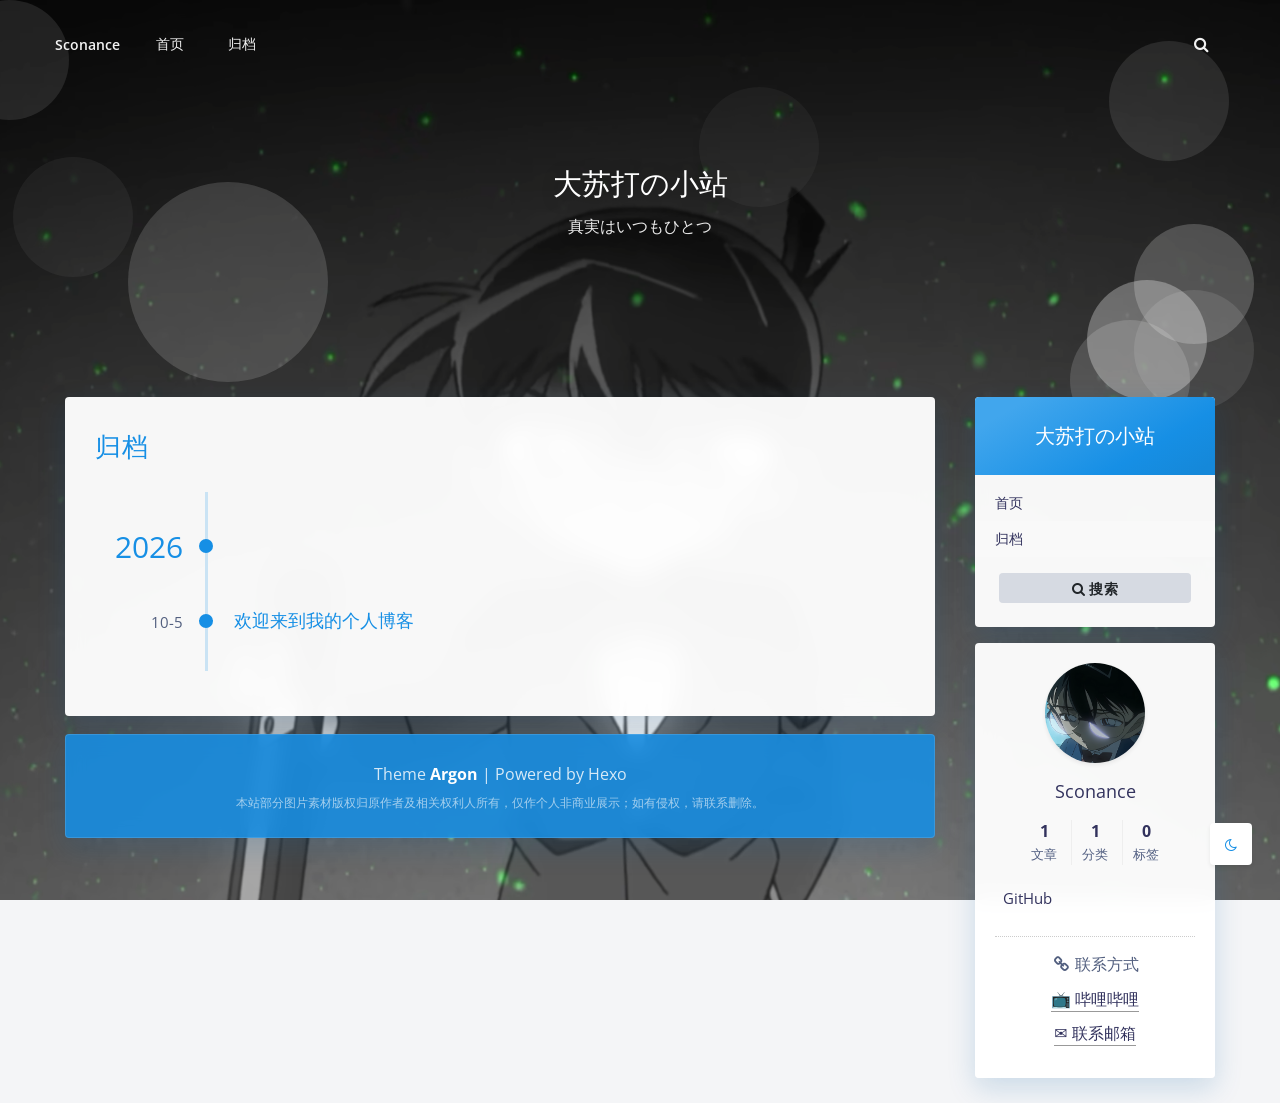
==== commit e403ea86: "Site updated: 2026-10-06 15:20:53" ====
--- a/archives/index.html
+++ b/archives/index.html
@@ -8,12 +8,10 @@
 	
 		<meta name="viewport" content="width=device-width, initial-scale=1, maximum-scale=1, user-scalable=no">
 	
-	<meta name="description" content="阿巴阿巴阿巴测试测试">
-<meta property="og:type" content="website">
+	<meta property="og:type" content="website">
 <meta property="og:title" content="大苏打の小站">
 <meta property="og:url" content="https://sconance.github.io/archives/index.html">
 <meta property="og:site_name" content="大苏打の小站">
-<meta property="og:description" content="阿巴阿巴阿巴测试测试">
 <meta property="og:locale" content="zh_CN">
 <meta property="article:author" content="Sconance">
 <meta name="twitter:card" content="summary">
@@ -291,7 +289,7 @@
 	
 		<style>
 			section.banner{
-				background-image: url(/assets/img/backgrounds/3.png) !important;
+				background-image: url(/assets/img/backgrounds/2.png) !important;
 			}
 		</style>
 	
@@ -308,7 +306,7 @@
 			top: 0;
 			bottom: 0;
 			z-index: -2;
-			background: url(/assets/img/backgrounds/3.png);
+			background: url(/assets/img/backgrounds/2.png);
 			background-position: center;
 			background-size: cover;
 			background-repeat: no-repeat;
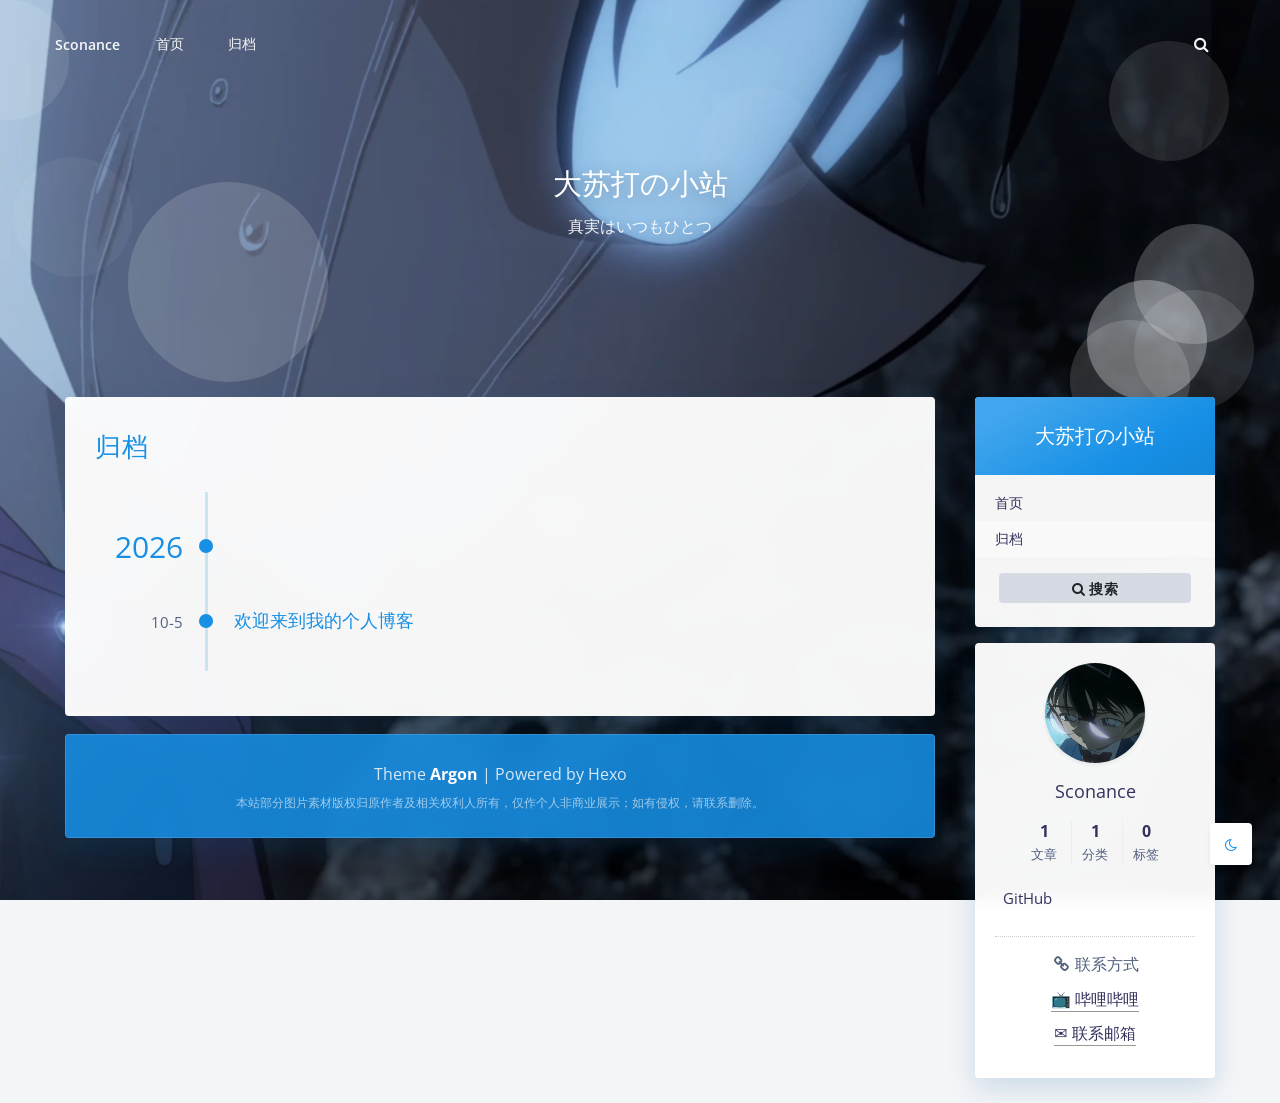
==== commit 83987d98: "Site updated: 2026-10-06 18:42:00" ====
--- a/archives/index.html
+++ b/archives/index.html
@@ -289,7 +289,7 @@
 	
 		<style>
 			section.banner{
-				background-image: url(/assets/img/backgrounds/2.png) !important;
+				background-image: url(/assets/img/backgrounds/5.png) !important;
 			}
 		</style>
 	
@@ -306,7 +306,7 @@
 			top: 0;
 			bottom: 0;
 			z-index: -2;
-			background: url(/assets/img/backgrounds/2.png);
+			background: url(/assets/img/backgrounds/5.png);
 			background-position: center;
 			background-size: cover;
 			background-repeat: no-repeat;
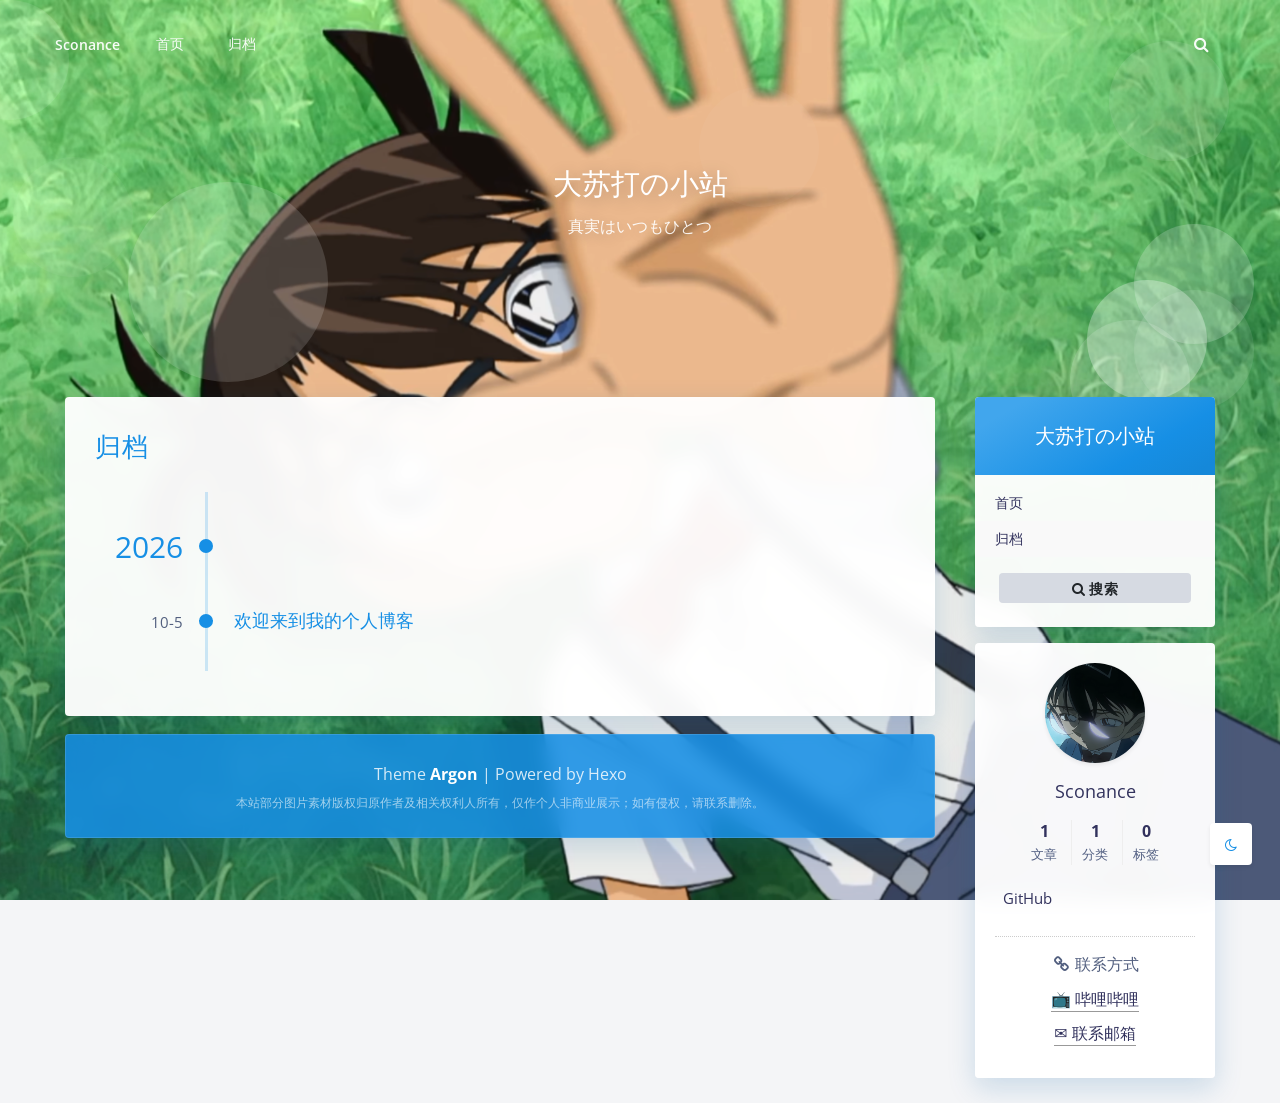
==== commit 6ba689ab: "Site updated: 2026-10-08 21:48:34" ====
--- a/archives/index.html
+++ b/archives/index.html
@@ -284,12 +284,24 @@
 		<span class="banner-subtitle d-block">真実はいつもひとつ</span></div>
 	</div>
 
-	
+	<script>
+	(function () {
+		var previous = null;
+		try { previous = sessionStorage.getItem('argon-background'); } catch (error) {}
+		var choices = [1, 2, 3, 4, 5, 6, 7].filter(function (number) {
+			return String(number) !== previous;
+		});
+		var number = choices[Math.floor(Math.random() * choices.length)];
+		try { sessionStorage.setItem('argon-background', String(number)); } catch (error) {}
+		document.documentElement.style.setProperty('--argon-random-background',
+			'url("/assets/img/backgrounds/' + number + '.png")');
+	})();
+	</script>
 	
 	
 		<style>
 			section.banner{
-				background-image: url(/assets/img/backgrounds/5.png) !important;
+				background-image: var(--argon-random-background, url(/assets/img/backgrounds/1.png)) !important;
 			}
 		</style>
 	
@@ -306,7 +318,7 @@
 			top: 0;
 			bottom: 0;
 			z-index: -2;
-			background: url(/assets/img/backgrounds/5.png);
+			background: var(--argon-random-background, url(/assets/img/backgrounds/1.png));
 			background-position: center;
 			background-size: cover;
 			background-repeat: no-repeat;
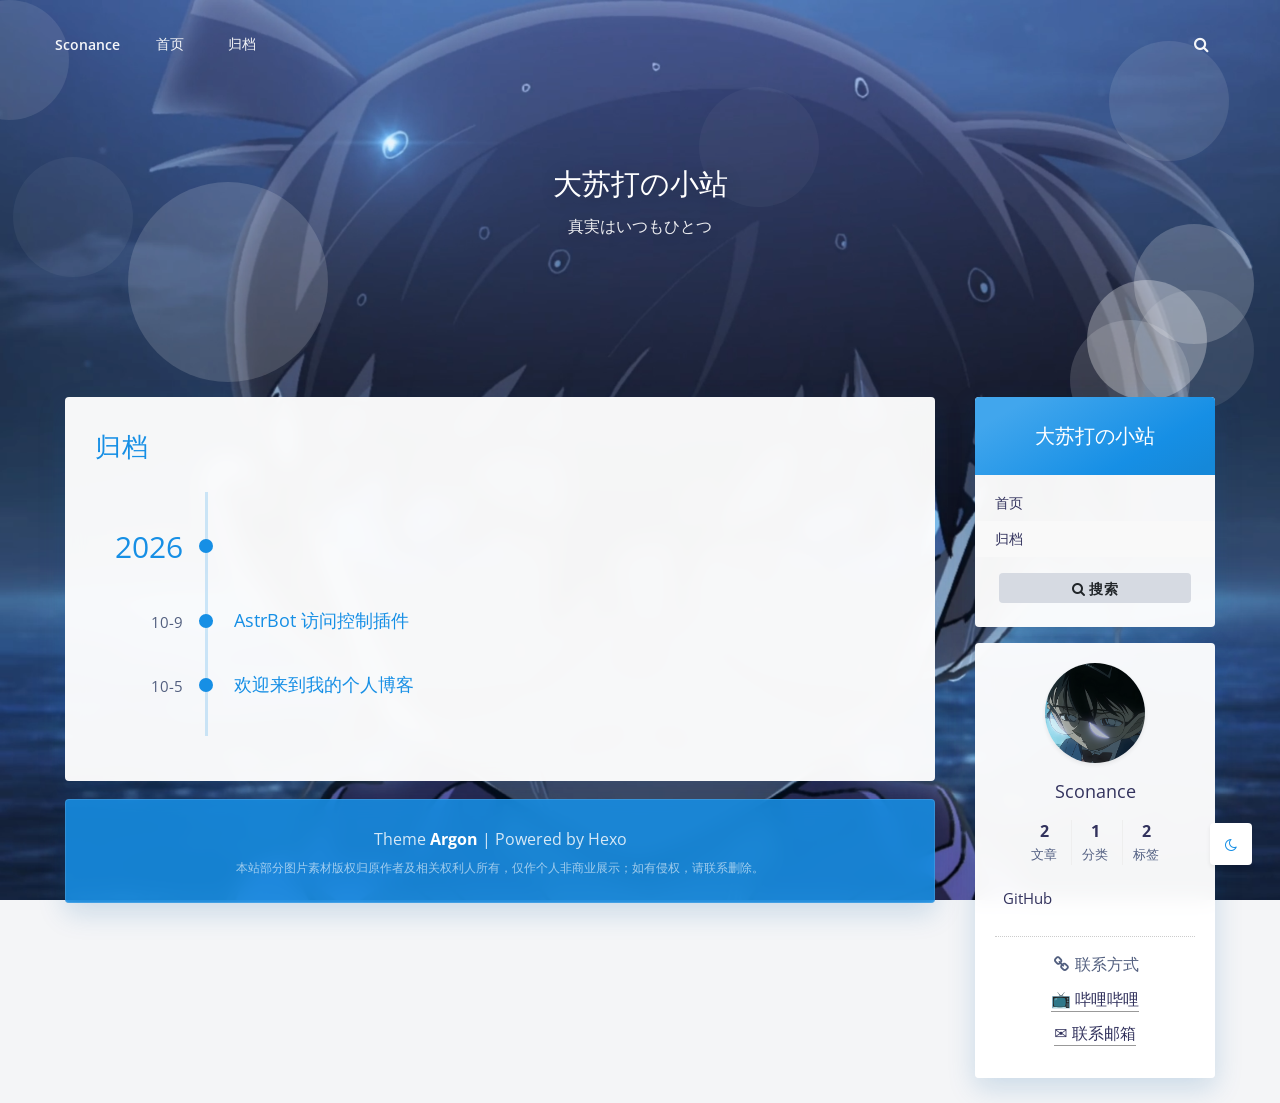
==== commit a0f9e780: "Site updated: 2026-10-09 21:03:29" ====
--- a/archives/index.html
+++ b/archives/index.html
@@ -486,7 +486,7 @@
 							<nav class="site-state">
 								<div class="site-state-item site-state-posts">
 									<a href="/archives">
-										<span class="site-state-item-count">1</span>
+										<span class="site-state-item-count">2</span>
 										<span class="site-state-item-name">文章</span>
 									</a>
 								</div>
@@ -498,7 +498,7 @@
 								</div>      
 								<div class="site-state-item site-state-tags">
 									<a data-toggle="modal" data-target="#blog_tags">
-										<span class="site-state-item-count">0</span>
+										<span class="site-state-item-count">2</span>
 										<span class="site-state-item-name">标签</span>
 									</a>
 								</div>
@@ -549,7 +549,7 @@
 				</button>
 			</div>
 			<div class="modal-body">
-				<a class="badge badge-secondary tag" href="/categories/%E9%9A%8F%E7%AC%94/" rel="tag">随笔 <span class="tag-num">1</span></a>
+				<a class="badge badge-secondary tag" href="/categories/%E9%9A%8F%E7%AC%94/" rel="tag">随笔 <span class="tag-num">2</span></a>
 			</div>
 		</div>
 	</div>
@@ -564,7 +564,7 @@
 				</button>
 			</div>
 			<div class="modal-body">
-				
+				<a class="badge badge-secondary tag" href="/tags/AstrBot/" rel="tag">AstrBot <span class="tag-num">1</span></a><a class="badge badge-secondary tag" href="/tags/%E6%8F%92%E4%BB%B6/" rel="tag">插件 <span class="tag-num">1</span></a>
 			</div>
 		</div>
 	</div>
@@ -589,6 +589,13 @@
 							<div class='argon-timeline-card card bg-gradient-secondary archive-timeline-title'></div>
 						</div>
 						
+					<div class='argon-timeline-node'>
+						<div class='argon-timeline-time'>10-9</div>
+						<div class='argon-timeline-card card bg-gradient-secondary archive-timeline-title'>
+							<a href="/AstrBot%E8%AE%BF%E9%97%AE%E6%8E%A7%E5%88%B6%E6%8F%92%E4%BB%B6/">AstrBot 访问控制插件</a>
+						</div>
+					</div>
+			
 					<div class='argon-timeline-node'>
 						<div class='argon-timeline-time'>10-5</div>
 						<div class='argon-timeline-card card bg-gradient-secondary archive-timeline-title'>
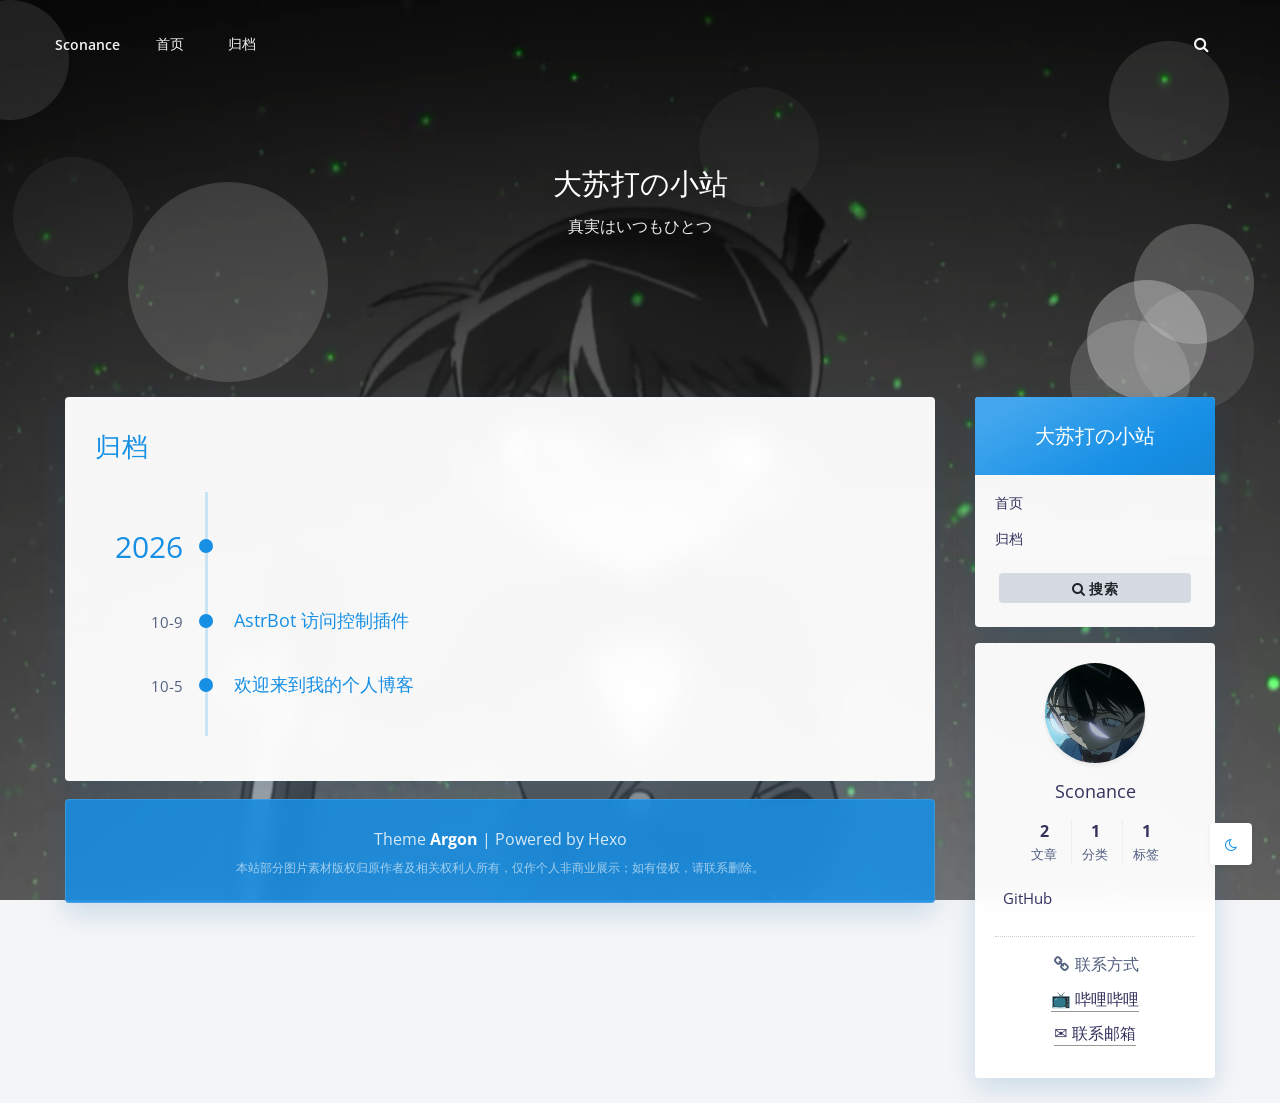
==== commit f91db49c: "Site updated: 2026-10-09 21:35:18" ====
--- a/archives/index.html
+++ b/archives/index.html
@@ -498,7 +498,7 @@
 								</div>      
 								<div class="site-state-item site-state-tags">
 									<a data-toggle="modal" data-target="#blog_tags">
-										<span class="site-state-item-count">2</span>
+										<span class="site-state-item-count">1</span>
 										<span class="site-state-item-name">标签</span>
 									</a>
 								</div>
@@ -564,7 +564,7 @@
 				</button>
 			</div>
 			<div class="modal-body">
-				<a class="badge badge-secondary tag" href="/tags/AstrBot/" rel="tag">AstrBot <span class="tag-num">1</span></a><a class="badge badge-secondary tag" href="/tags/%E6%8F%92%E4%BB%B6/" rel="tag">插件 <span class="tag-num">1</span></a>
+				<a class="badge badge-secondary tag" href="/tags/AstrBot/" rel="tag">AstrBot <span class="tag-num">1</span></a>
 			</div>
 		</div>
 	</div>
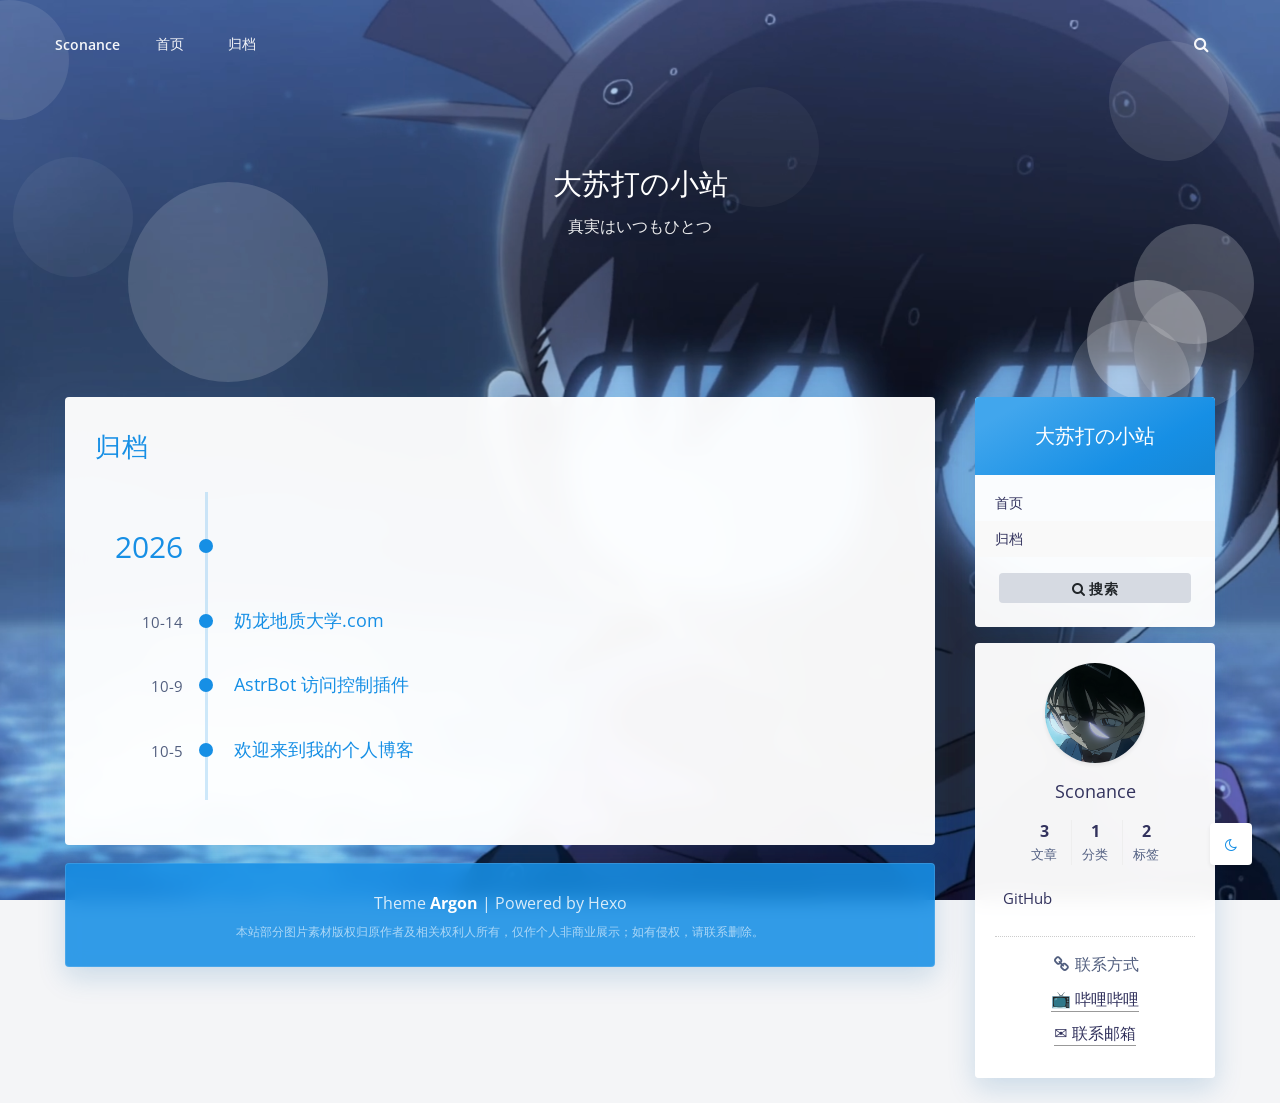
==== commit e13c1843: "Site updated: 2026-10-14 00:22:56" ====
--- a/archives/index.html
+++ b/archives/index.html
@@ -486,7 +486,7 @@
 							<nav class="site-state">
 								<div class="site-state-item site-state-posts">
 									<a href="/archives">
-										<span class="site-state-item-count">2</span>
+										<span class="site-state-item-count">3</span>
 										<span class="site-state-item-name">文章</span>
 									</a>
 								</div>
@@ -498,7 +498,7 @@
 								</div>      
 								<div class="site-state-item site-state-tags">
 									<a data-toggle="modal" data-target="#blog_tags">
-										<span class="site-state-item-count">1</span>
+										<span class="site-state-item-count">2</span>
 										<span class="site-state-item-name">标签</span>
 									</a>
 								</div>
@@ -549,7 +549,7 @@
 				</button>
 			</div>
 			<div class="modal-body">
-				<a class="badge badge-secondary tag" href="/categories/%E9%9A%8F%E7%AC%94/" rel="tag">随笔 <span class="tag-num">2</span></a>
+				<a class="badge badge-secondary tag" href="/categories/%E9%9A%8F%E7%AC%94/" rel="tag">随笔 <span class="tag-num">3</span></a>
 			</div>
 		</div>
 	</div>
@@ -564,7 +564,7 @@
 				</button>
 			</div>
 			<div class="modal-body">
-				<a class="badge badge-secondary tag" href="/tags/AstrBot/" rel="tag">AstrBot <span class="tag-num">1</span></a>
+				<a class="badge badge-secondary tag" href="/tags/AstrBot/" rel="tag">AstrBot <span class="tag-num">1</span></a><a class="badge badge-secondary tag" href="/tags/%E7%BD%91%E7%AB%99/" rel="tag">网站 <span class="tag-num">1</span></a>
 			</div>
 		</div>
 	</div>
@@ -589,6 +589,13 @@
 							<div class='argon-timeline-card card bg-gradient-secondary archive-timeline-title'></div>
 						</div>
 						
+					<div class='argon-timeline-node'>
+						<div class='argon-timeline-time'>10-14</div>
+						<div class='argon-timeline-card card bg-gradient-secondary archive-timeline-title'>
+							<a href="/%E5%A5%B6%E9%BE%99%E5%9C%B0%E8%B4%A8%E5%A4%A7%E5%AD%A6/">奶龙地质大学.com</a>
+						</div>
+					</div>
+			
 					<div class='argon-timeline-node'>
 						<div class='argon-timeline-time'>10-9</div>
 						<div class='argon-timeline-card card bg-gradient-secondary archive-timeline-title'>
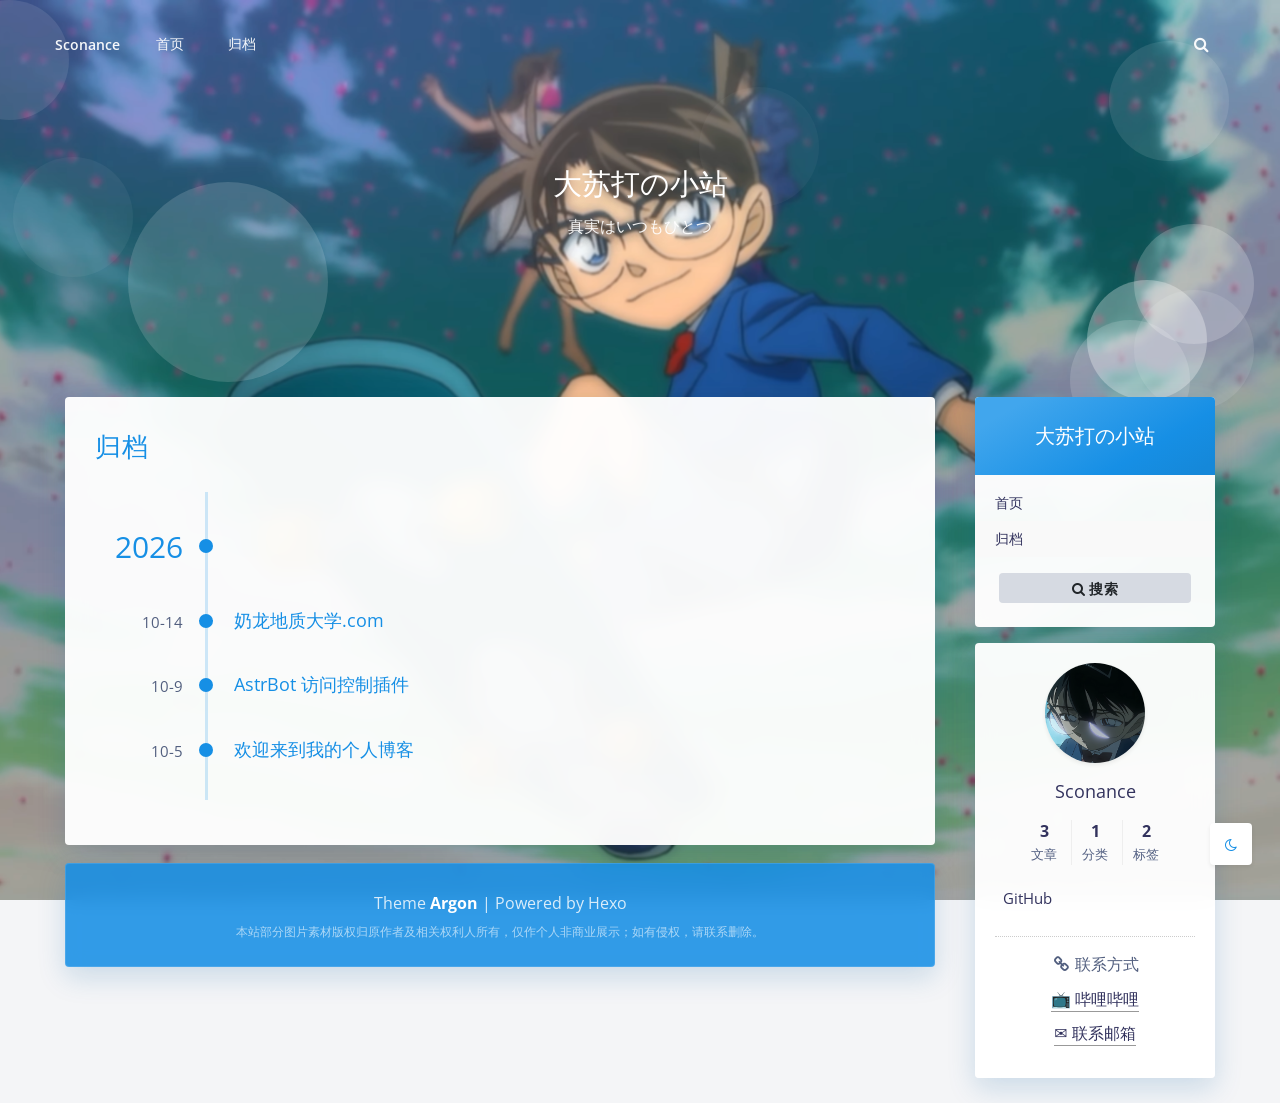
==== commit cc63ebec: "Site updated: 2026-10-14 00:28:35" ====
--- a/archives/index.html
+++ b/archives/index.html
@@ -329,29 +329,6 @@
 			filter: brightness(0.65);
 		}
 		
-			#content:after {
-				content: '';
-				display: block;
-				position: fixed;
-				left: 0;
-				right: 0;
-				top: 0;
-				bottom: 0;
-				z-index: -2;
-				background: url(/assets/img/backgrounds/1.png);
-				background-position: center;
-				background-size: cover;
-				background-repeat: no-repeat;
-				opacity: 0;
-				transition: opacity .5s ease;
-			}
-			html.darkmode #content:after {
-				opacity: 1;
-			}
-			html.darkmode #content:before {
-				opacity: 0;
-			}
-		
 		
 			#banner, #banner .shape {
 				background: transparent !important;
